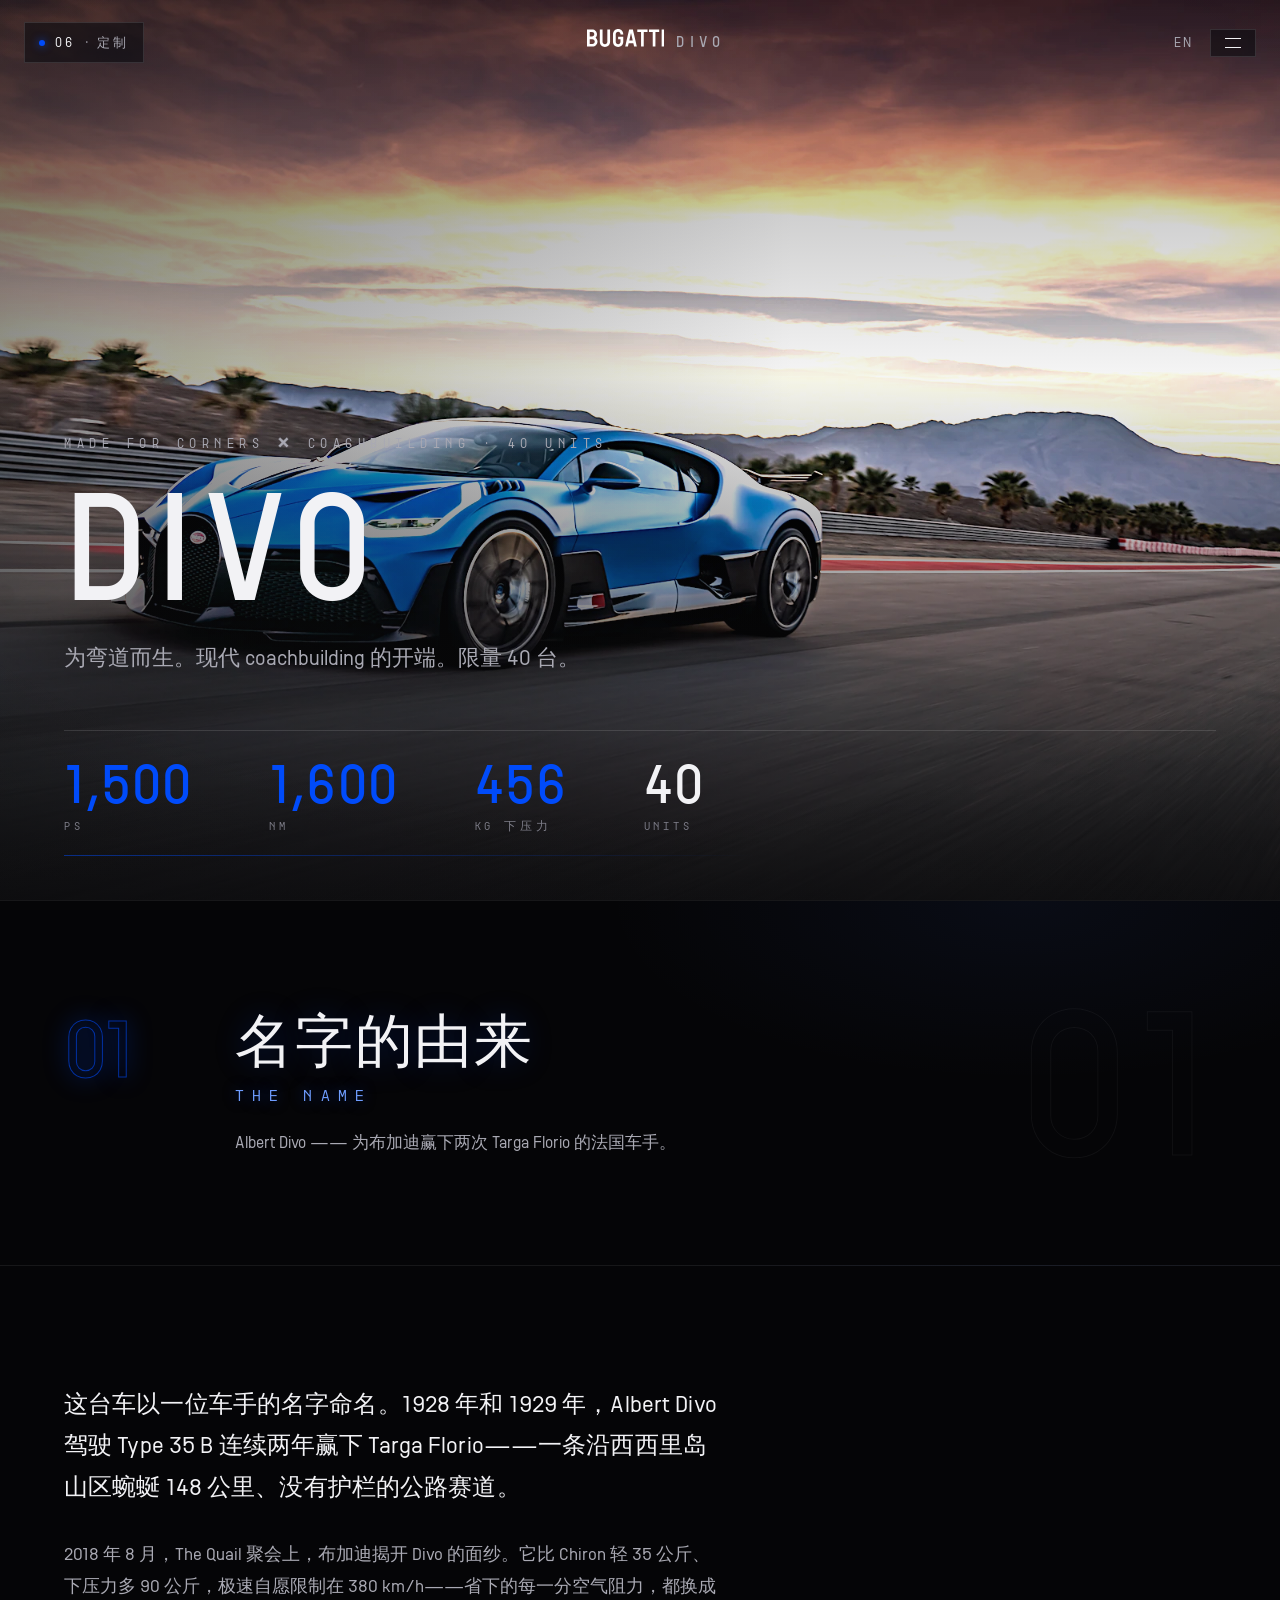
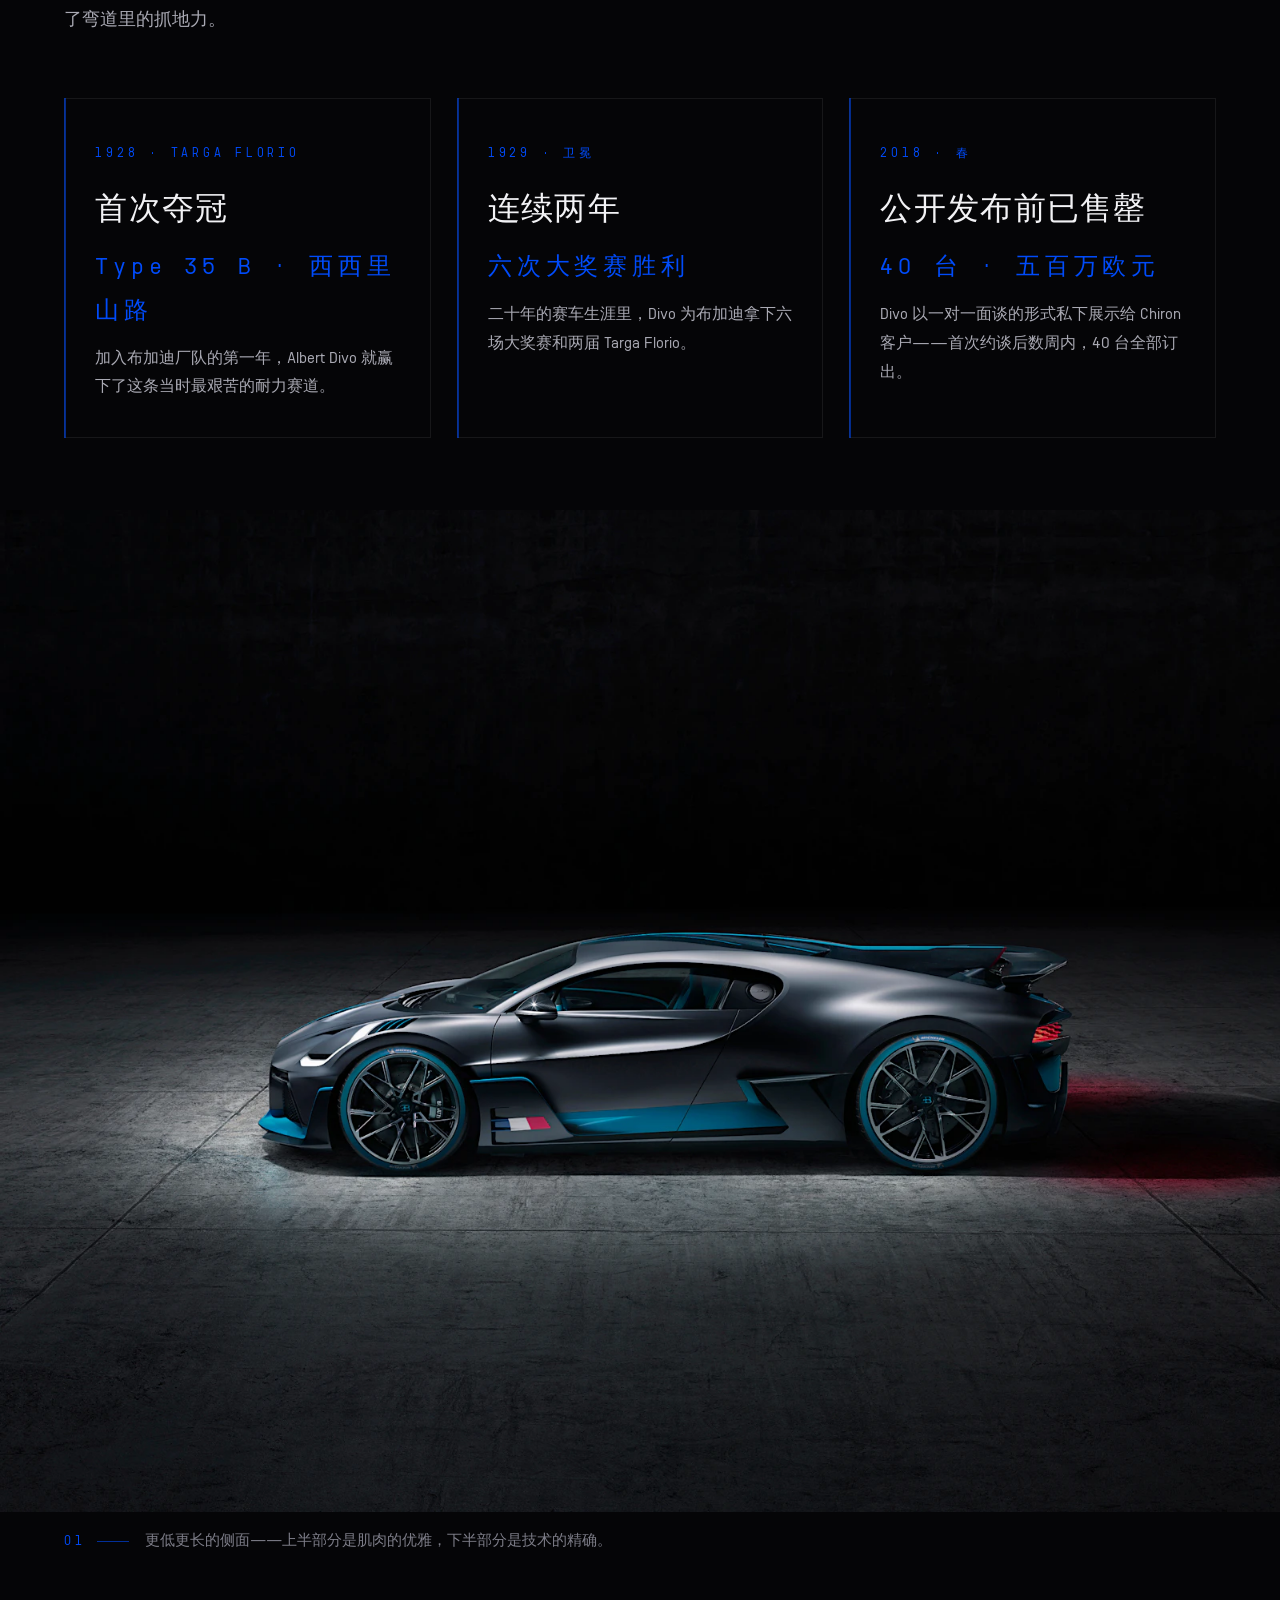
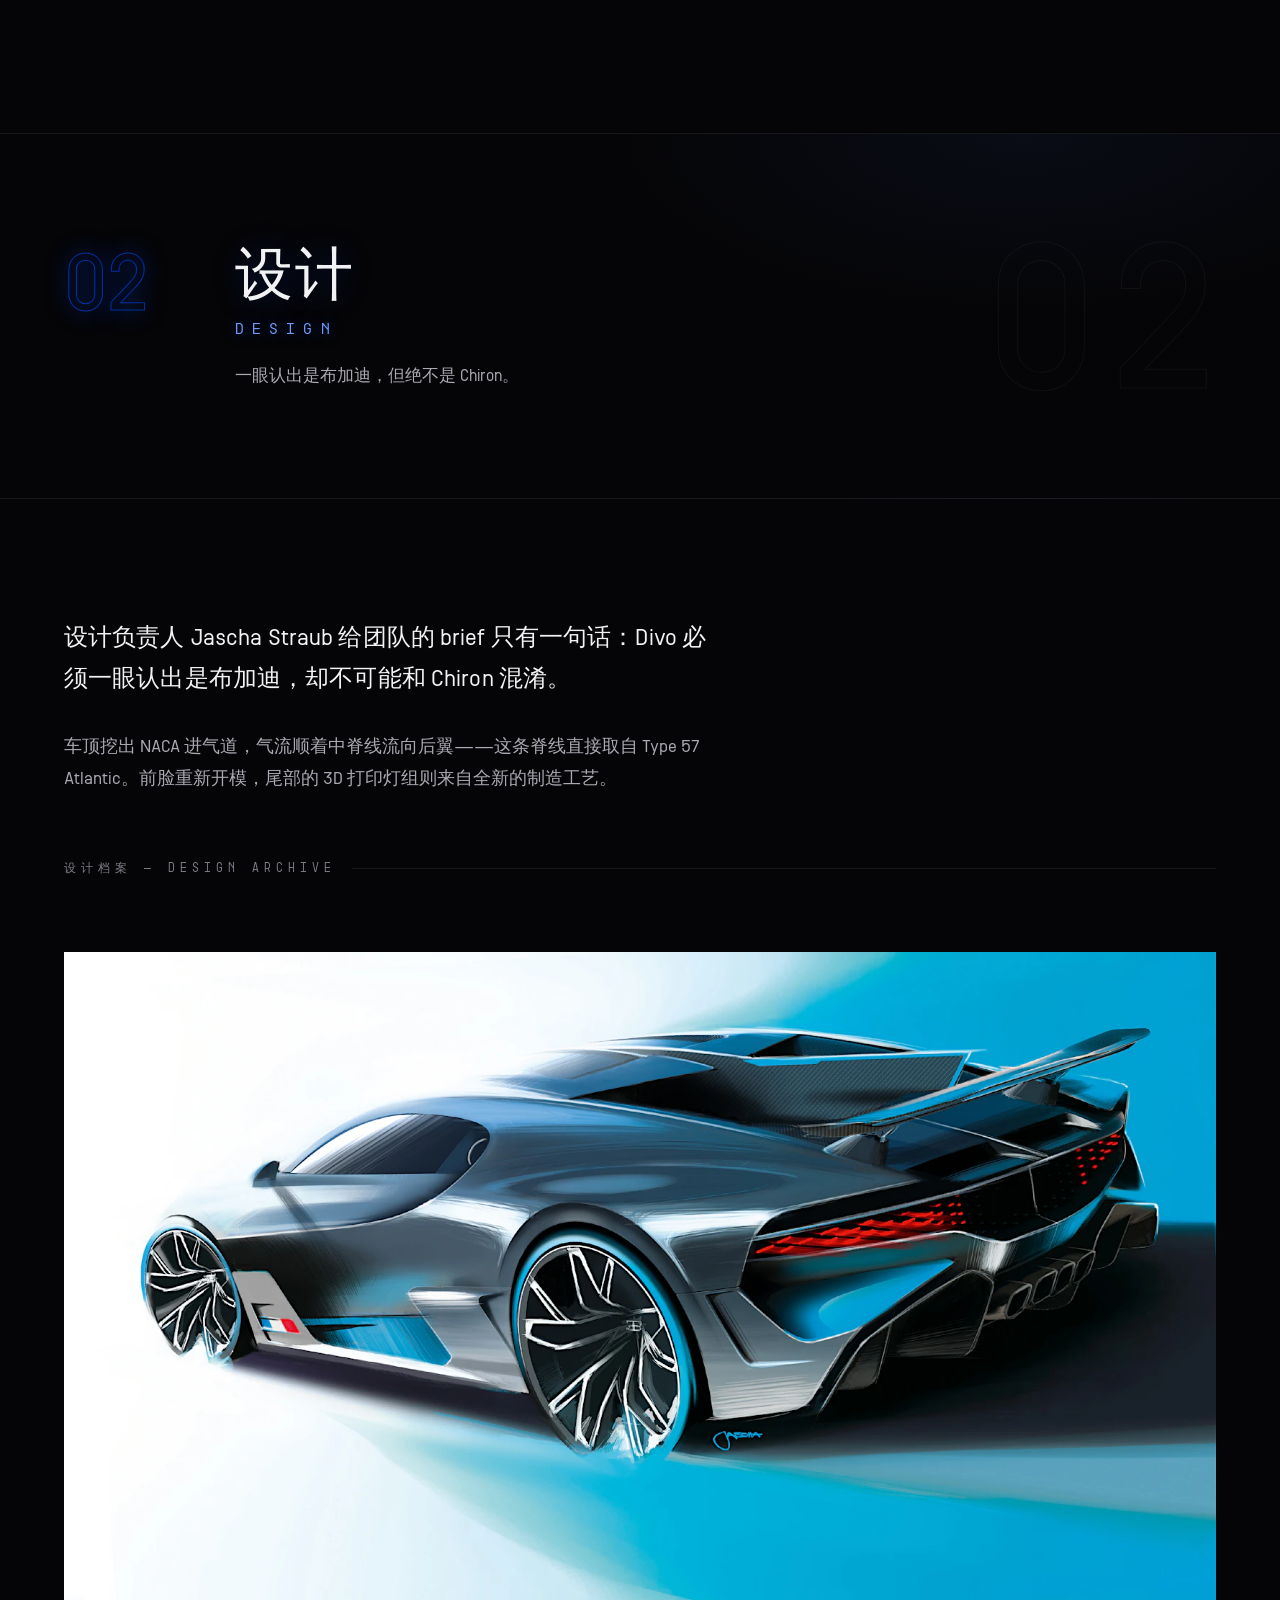
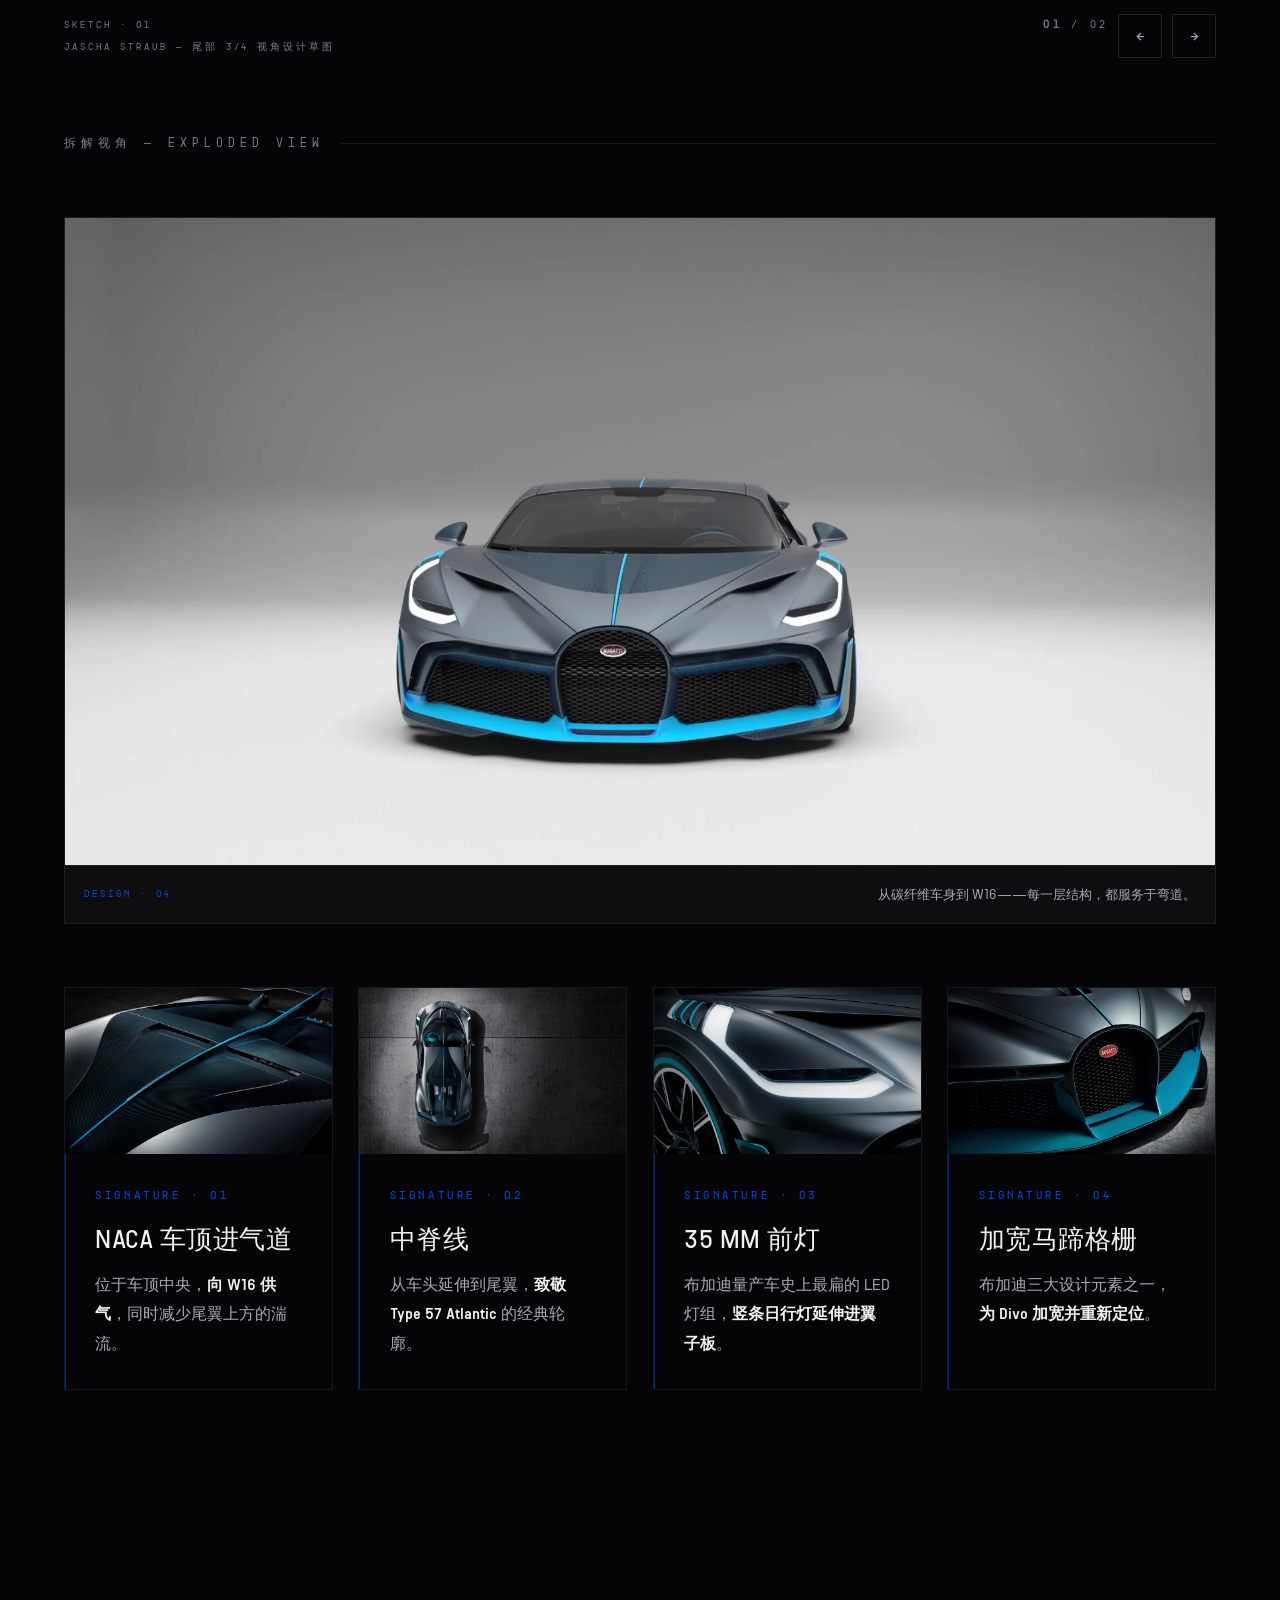
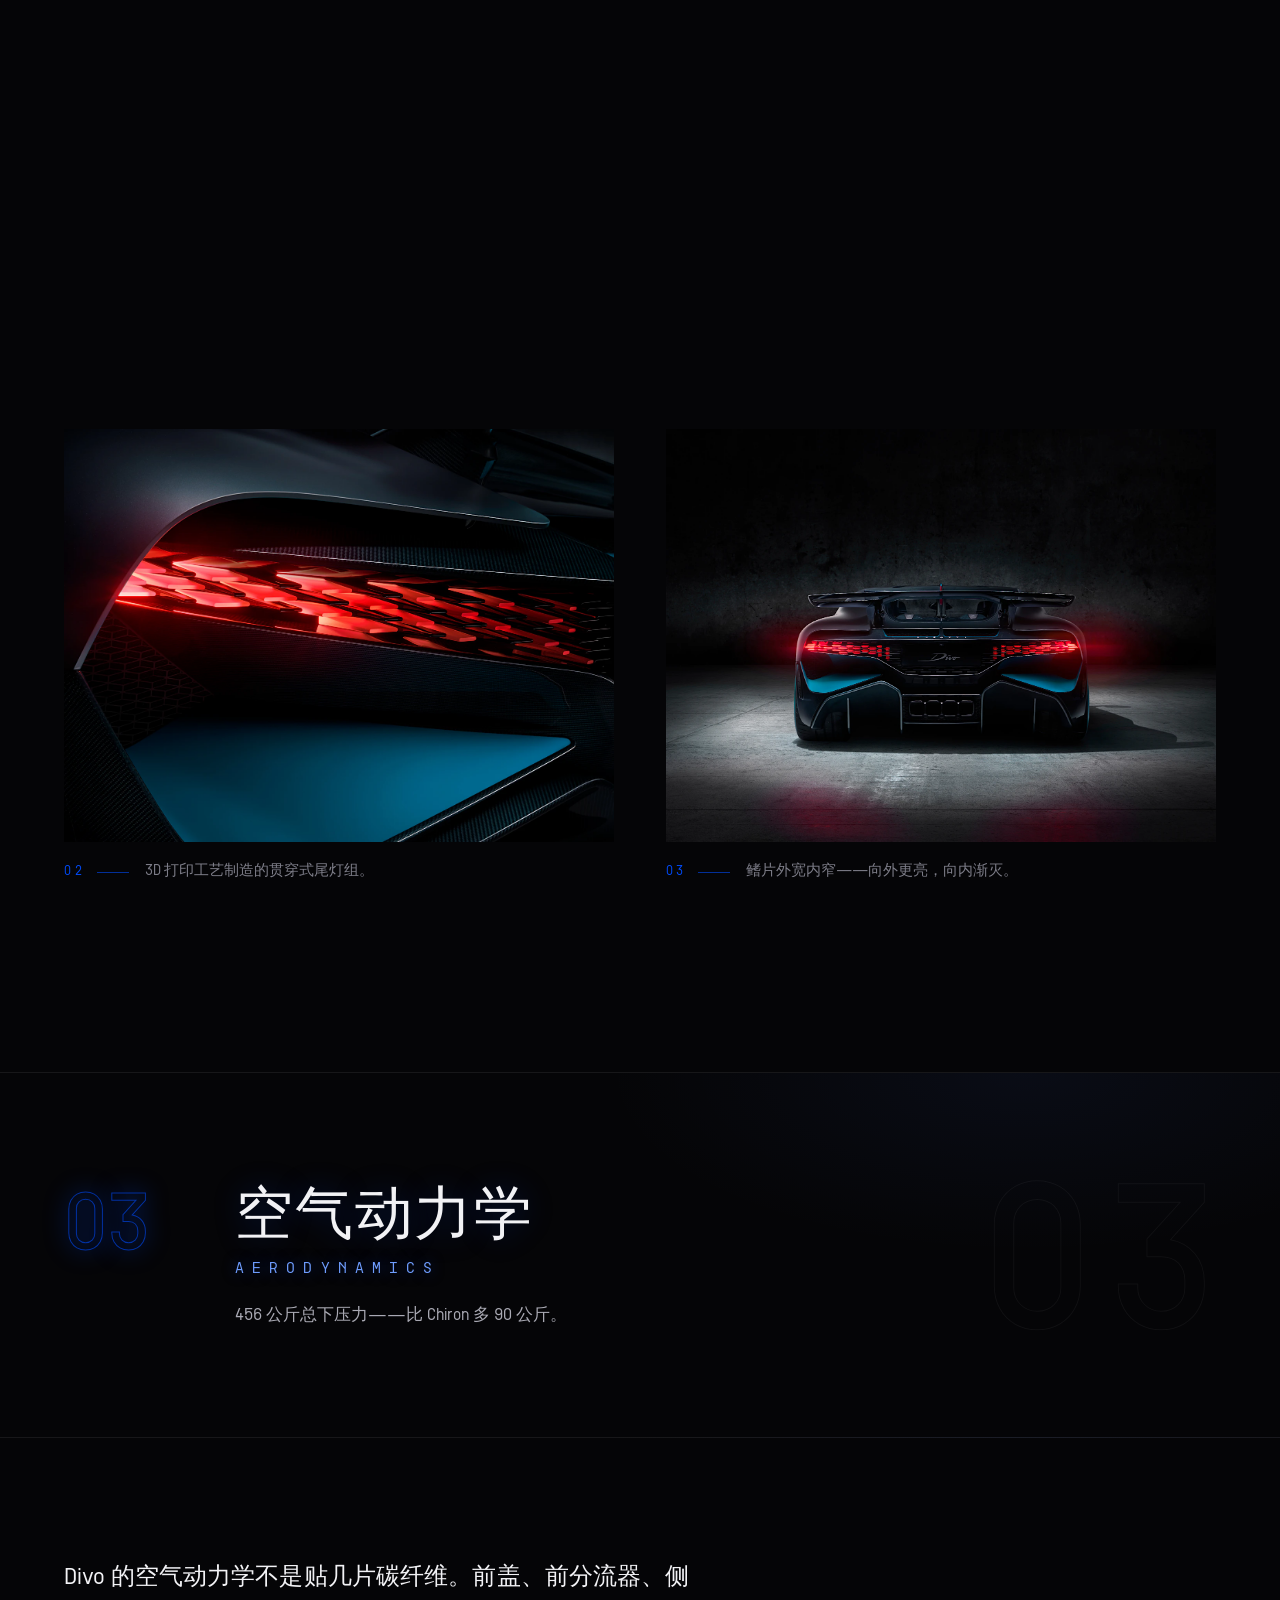
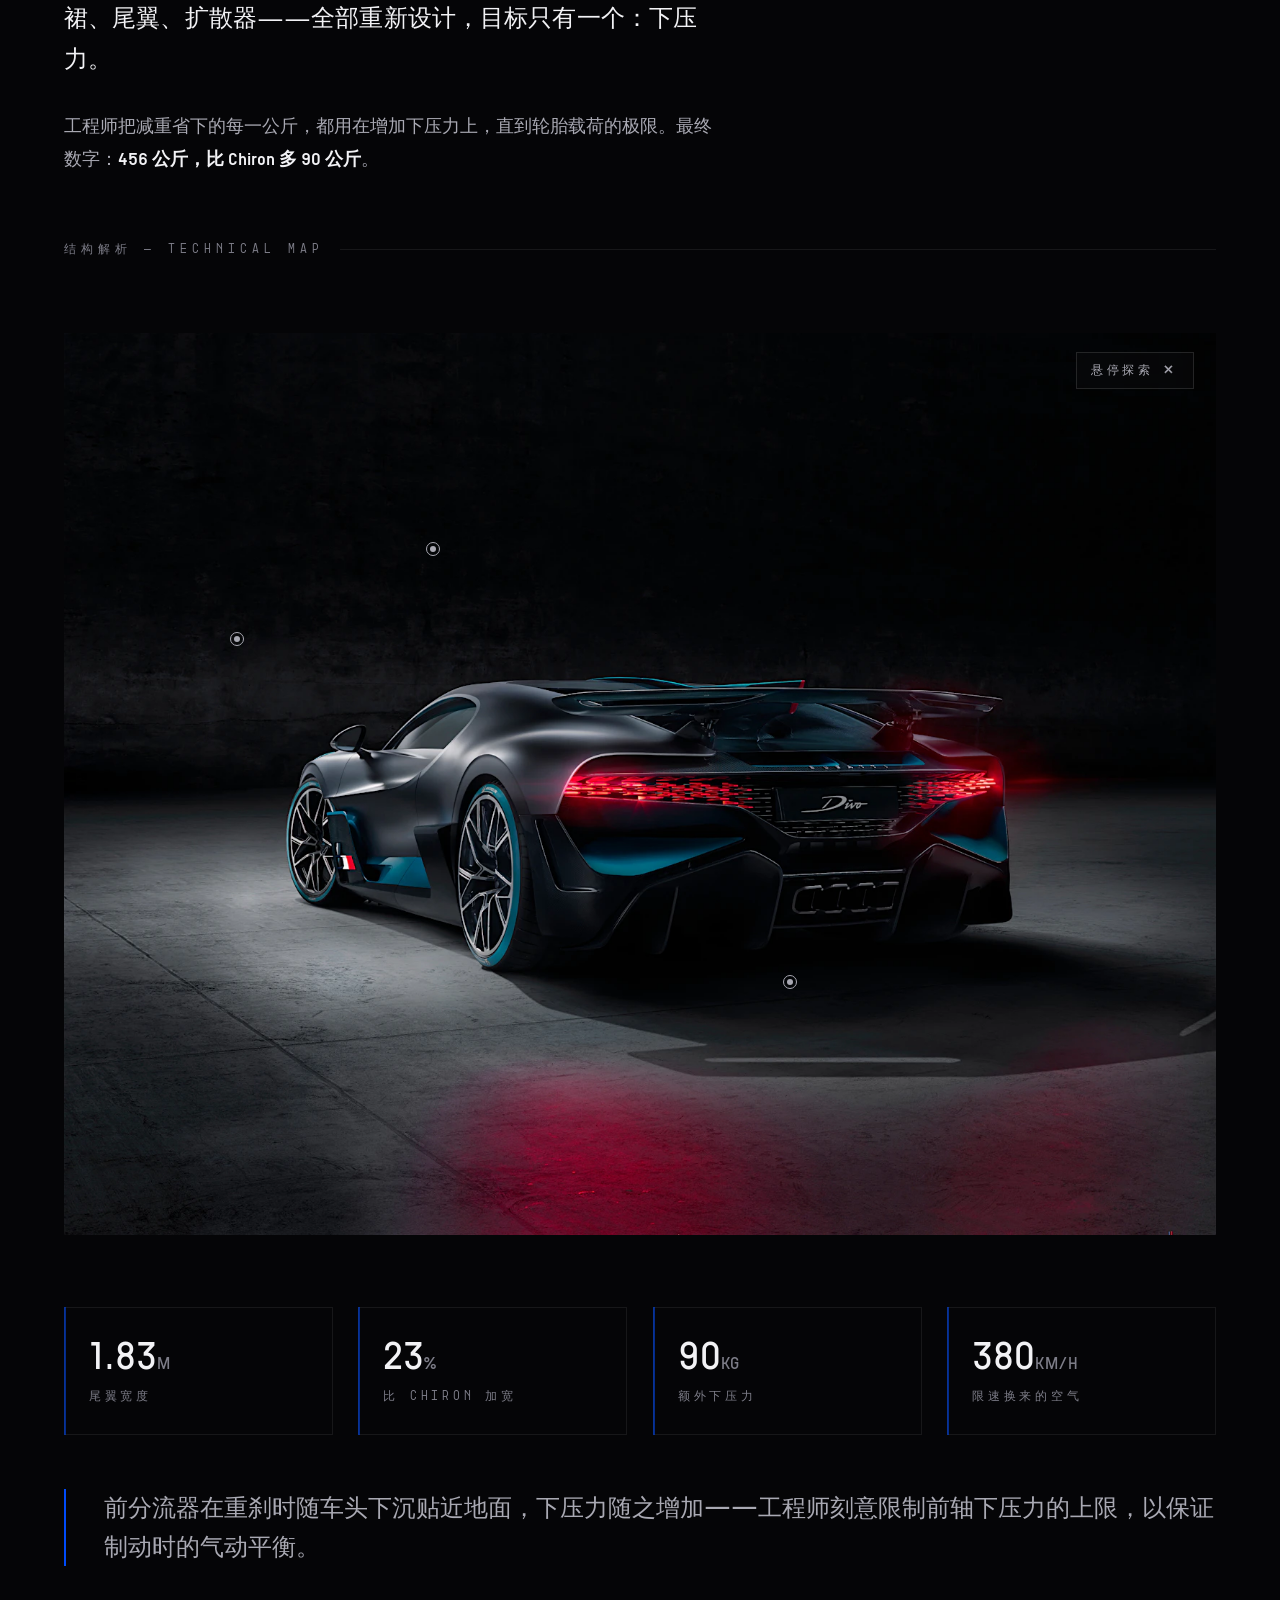
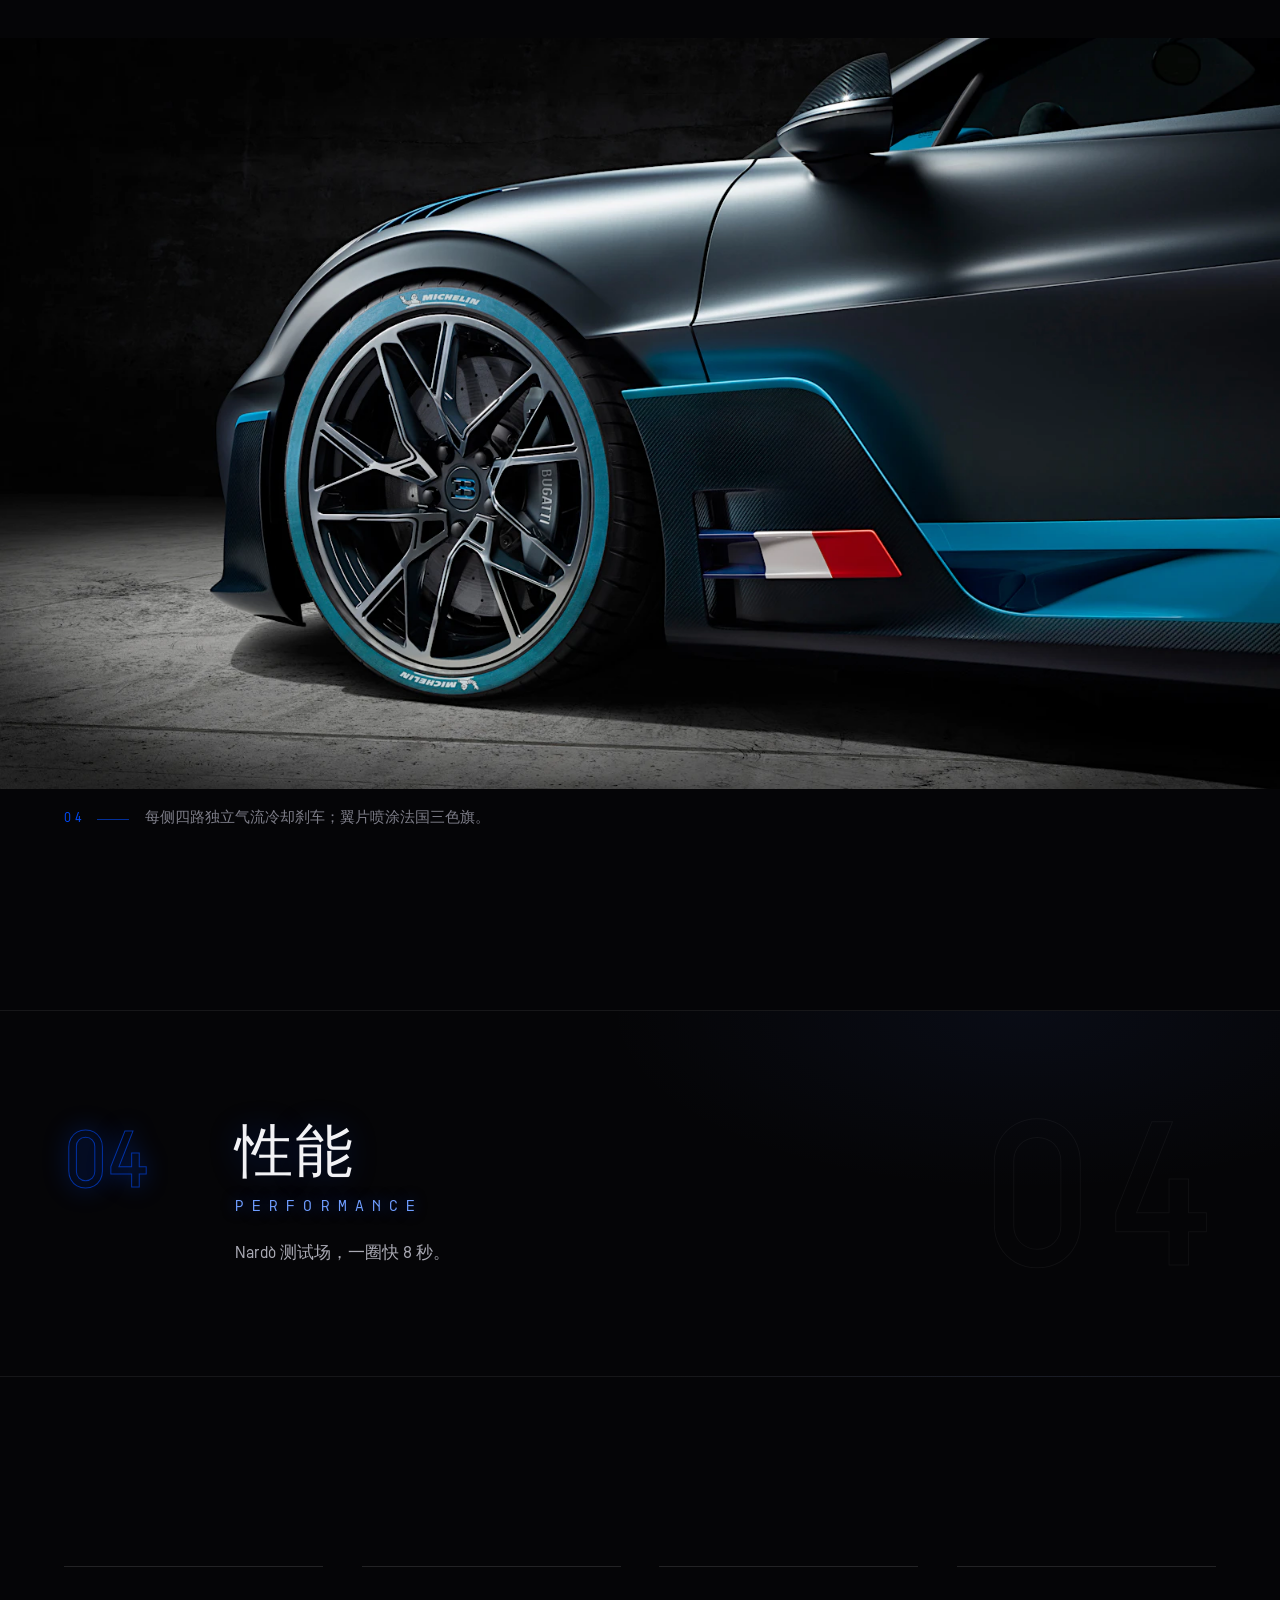
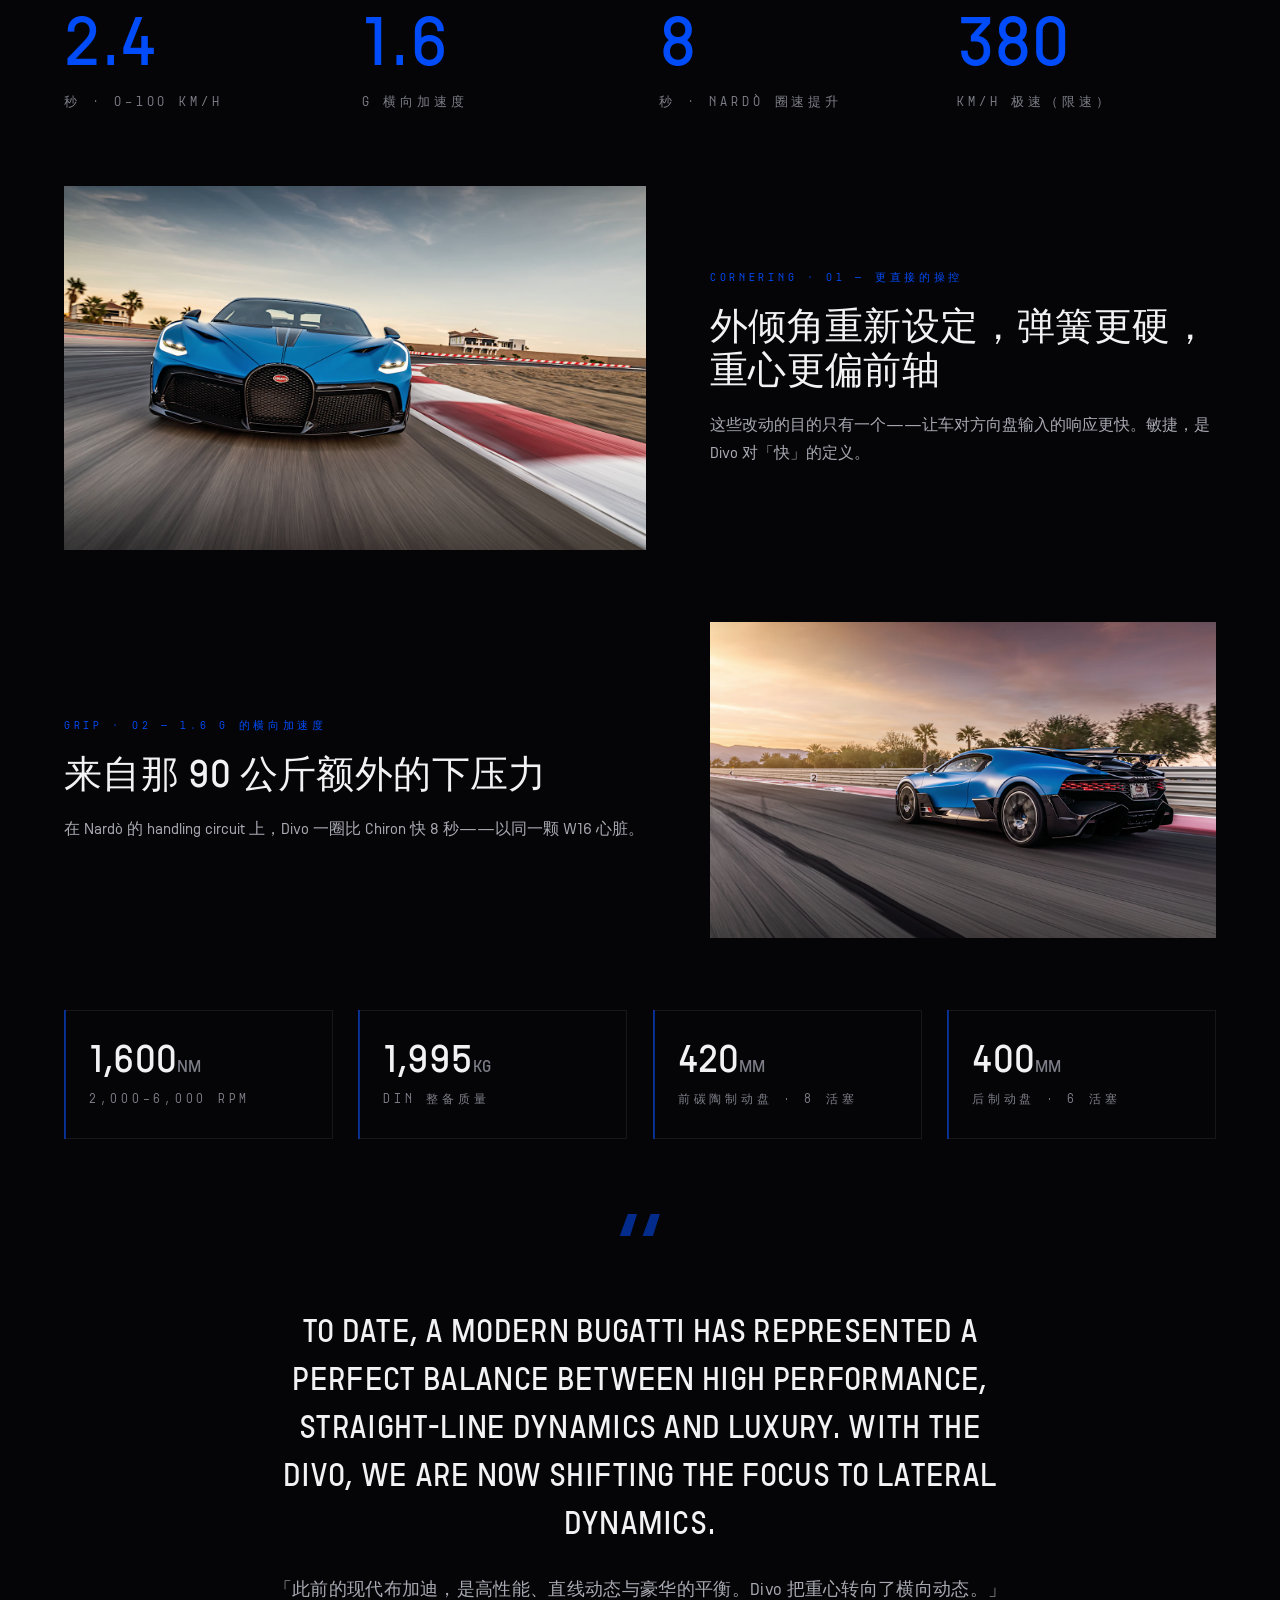
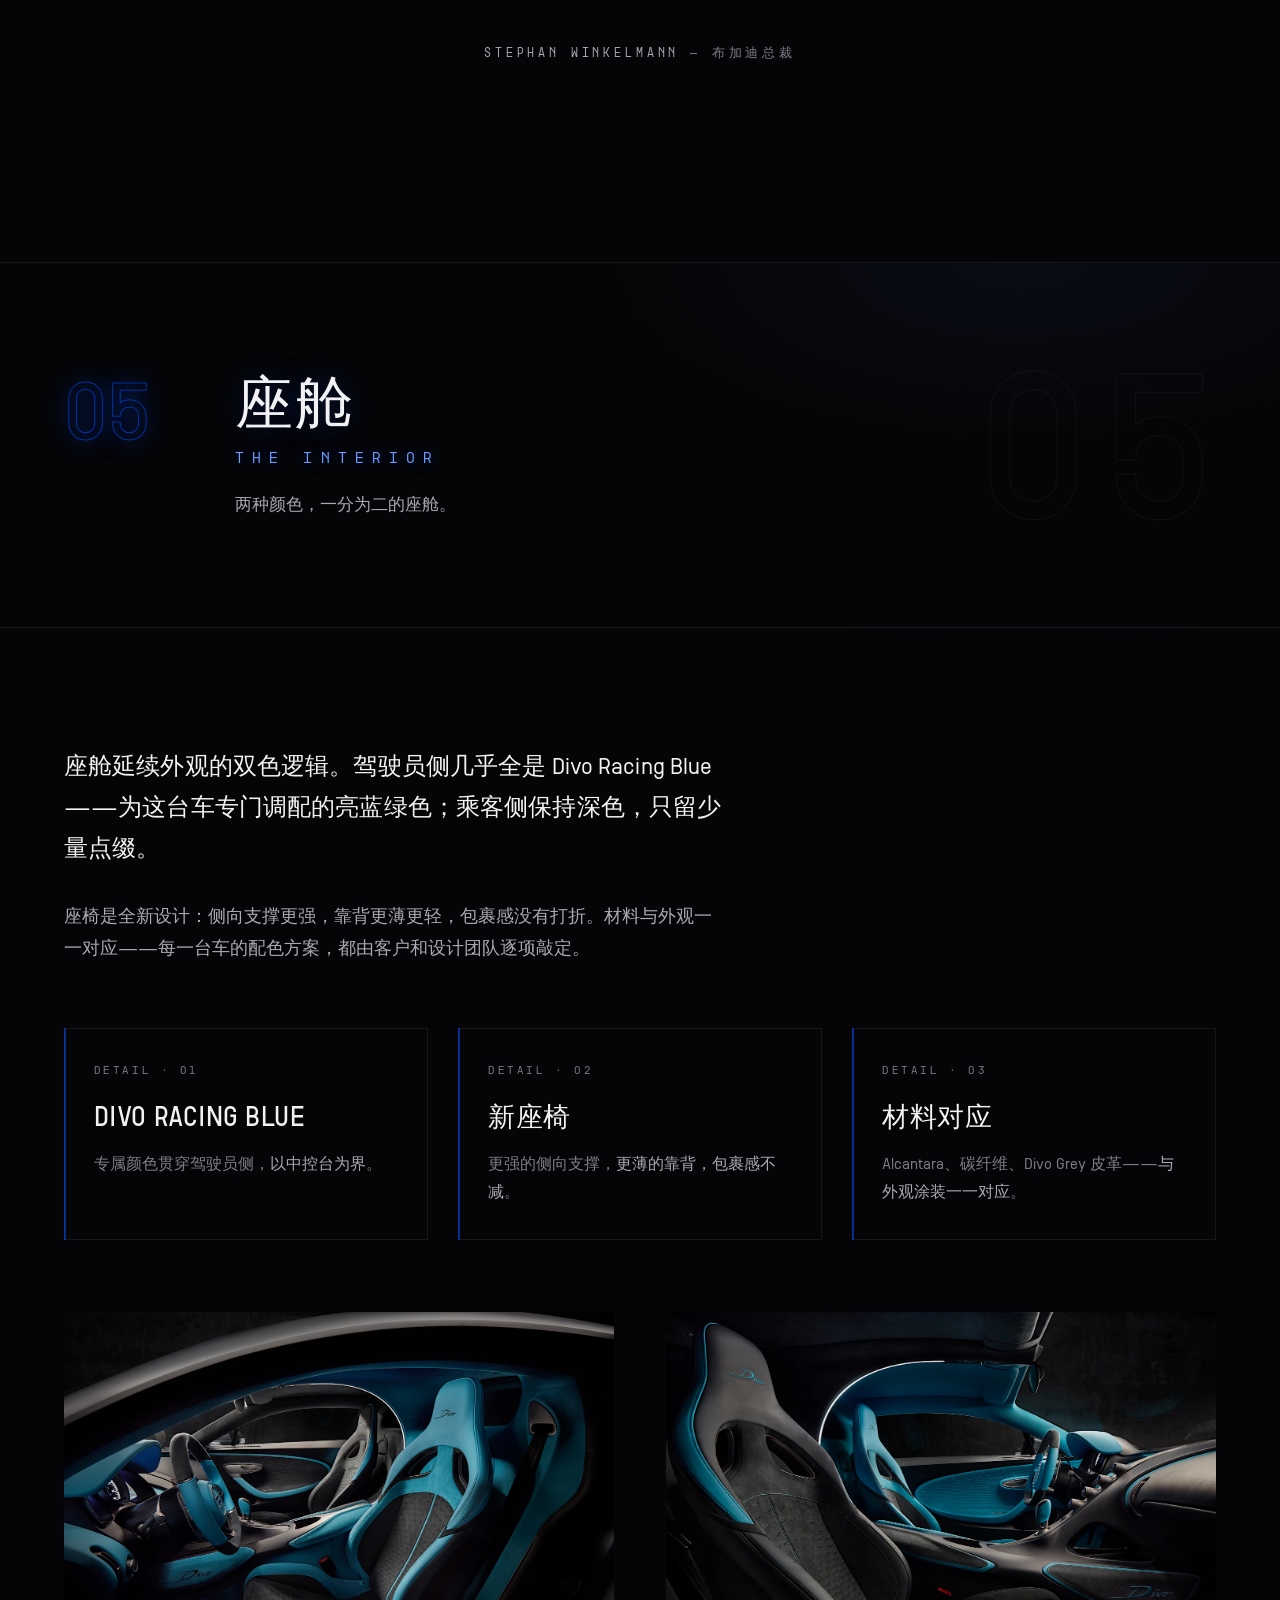
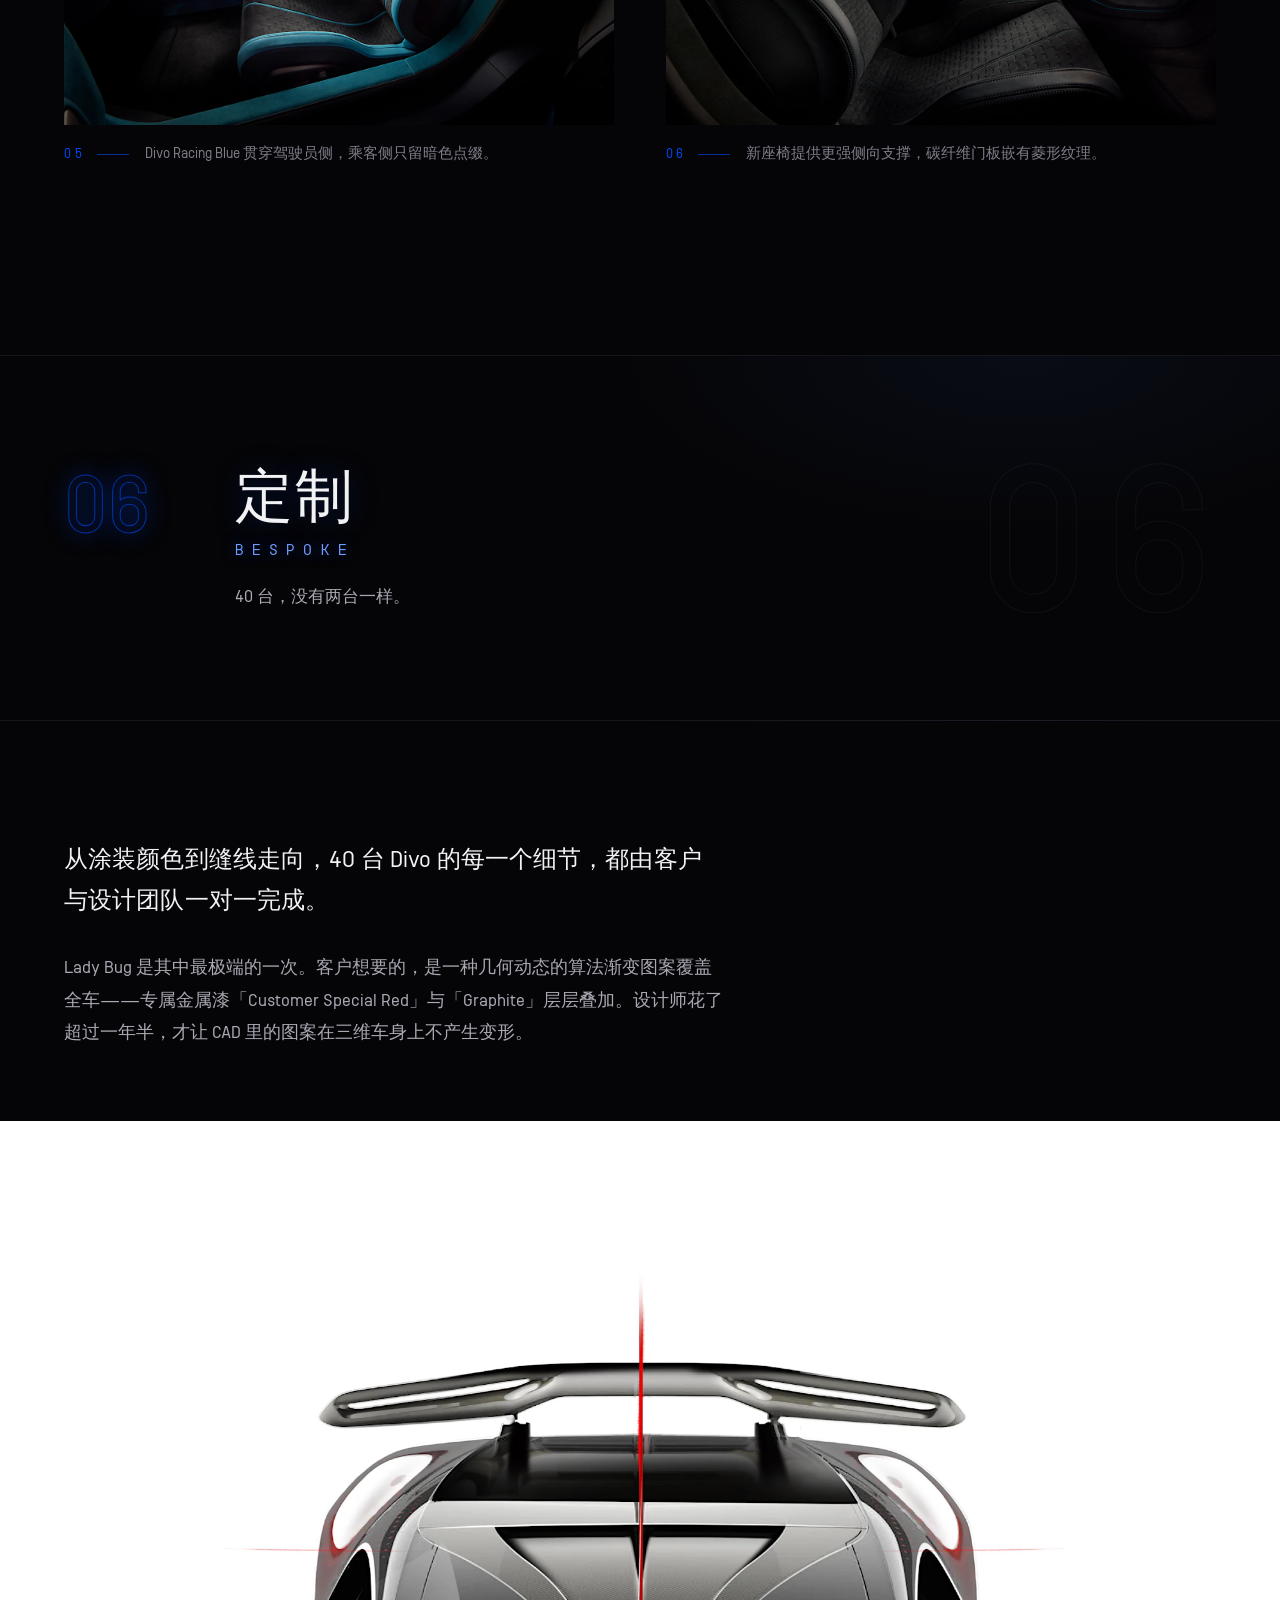
==== index.html @ ec99976c "删除定制章 Ettore Bugatti 名言引用" ====
<!DOCTYPE html>
<html lang="zh-CN">
<head>
<meta charset="UTF-8">
<meta name="viewport" content="width=device-width, initial-scale=1.0">
<title>DIVO — Bugatti Divo</title>
<meta name="description" content="布加迪 Divo：为弯道而生的 coachbuild 超跑。1,500 马力 W16、456 公斤下压力、限量 40 台——从 Albert Divo 的赛车血统到 Targa Florio 回归的完整叙事。">
<meta property="og:type" content="website">
<meta property="og:title" content="DIVO — Bugatti Divo">
<meta property="og:description" content="为弯道而生。1,500 PS / 456 kg 下压力 / 限量 40 台。">
<meta property="og:image" content="img/hero-launch.webp">
<meta property="og:url" content="https://divo.hypercar.site/">
<meta name="twitter:card" content="summary_large_image">
<link rel="stylesheet" href="css/style.css">
<link rel="manifest" href="manifest.json">
<link rel="icon" href="data:image/svg+xml,%3Csvg xmlns='http://www.w3.org/2000/svg' viewBox='0 0 100 100'%3E%3Crect width='100' height='100' fill='%230b0b0d'/%3E%3Ctext x='50' y='68' font-size='62' text-anchor='middle' fill='%23f4f2ee' font-family='serif'%3ED%3C/text%3E%3C/svg%3E">
<script src="js/lang-detect.js"></script>
</head>
<body>

<header class="nav" id="nav">
  <div class="nav__inner">
    <span class="nav__now mono" id="navNow">01 · 名字的由来</span>
    <a class="nav__brand is-hidden" href="#hero">
      <svg viewBox="0 0 2468.89 566.93" width="86" height="20" fill="currentColor" aria-label="BUGATTI"><path d="M272.56 273.34c28.81-26.48 45.95-63.86 45.95-107.47 0-89.56-65.41-154.97-155.75-154.97H0v545.13h174.44c92.67 0 160.42-66.97 160.42-159.64 0-52.18-23.36-95.79-62.3-123.04ZM87.22 95.01h72.42c42.83 0 71.65 28.81 71.65 70.87s-28.81 70.87-71.65 70.87H87.22V95.01Zm84.1 376.91h-84.1V320.84h84.1c45.17 0 76.32 30.37 76.32 75.54s-31.15 75.54-76.32 75.54ZM648.69 406.51c0 44.39-31.93 76.32-76.32 76.32s-76.32-31.93-76.32-76.32V10.9h-87.22v389.38c0 96.56 68.53 166.65 163.54 166.65s163.54-70.09 163.54-166.65V10.9h-87.22v395.61ZM993.03 0c-95.01 0-163.54 70.09-163.54 166.65v233.62c0 96.56 68.53 166.65 163.54 166.65s163.54-70.09 163.54-166.65V241.41H993.03v84.11h76.32v80.99c0 44.39-31.93 76.32-76.32 76.32s-76.32-31.93-76.32-76.32V160.42c0-44.39 31.93-76.32 76.32-76.32s76.32 31.93 76.32 76.32v14.02h87.22v-7.79C1156.57 70.09 1088.04 0 993.03 0ZM1344.1 10.9l-125.38 545.12h86.44L1330.08 447h147.96l24.92 109.02h86.44L1464.03 10.9H1344.1Zm5.45 351.99 54.51-239.08 54.51 239.08h-109.02ZM1604.2 95.01h119.93l.78 461.02h85.66l.78-461.02h119.92V10.9H1604.2v84.11zM1976.59 95.01h119.93l.78 461.02h85.66l.78-461.02h119.92V10.9h-327.07v84.11zM2381.67 10.9h87.22v545.12h-87.22z"></path></svg>
      <span class="nav__brand-sub">DIVO</span>
    </a>
    <span class="nav__lang">
      <a class="lang-btn mono" href="en.html">EN</a>
      <button class="nav__menu-btn mono" id="menuBtn" aria-label="章节菜单" aria-expanded="false"><span class="nav__menu-icon"><i></i><i></i><i></i></span></button>
    </span>
  </div>
  <div class="nav__progress" aria-hidden="true"><i id="navBar"></i></div>
</header>

<div class="menu-overlay" id="menuOverlay" hidden>
  <nav class="menu-overlay__nav" aria-label="章节菜单"></nav>
</div>

<div class="scroll-gauge" aria-hidden="true">
  <svg viewBox="0 0 44 44"><circle cx="22" cy="22" r="19"/><circle class="sg__bar" cx="22" cy="22" r="19"/></svg>
  <span class="sg__num mono">00</span>
</div>

<main>

<!-- ============ HERO ============ -->
<section class="hero" id="hero">
  <div class="hero__media">
    <video autoplay muted loop playsinline preload="metadata" poster="img/hero-launch.webp">
      <source src="video/thermal-hero.mp4" type="video/mp4">
    </video>
    <div class="hero__veil"></div>
  </div>
  <div class="hero__content">
    <p class="hero__tag">MADE FOR CORNERS <b>✕</b> COACHBUILDING · 40 UNITS</p>
    <h1 class="hero__title">DIVO</h1>
    <p class="hero__sub">为弯道而生。现代 coachbuilding 的开端。限量 40 台。</p>
    <div class="hero__data">
      <div><b><em data-count="1500">0</em></b><span>PS</span></div>
      <div><b><em data-count="1600">0</em></b><span>NM</span></div>
      <div><b><em data-count="456">0</em></b><span>KG 下压力</span></div>
      <div><b>40</b><span>UNITS</span></div>
    </div>
  </div>
</section>

<!-- ============ 01 名字的由来 ============ -->
<div class="chapter-break reveal" id="ch01" data-watermark="01">
  <div class="chapter-break__inner">
    <span class="chapter-break__no">01</span>
    <div>
      <h2>名字的由来<span class="latin">The Name</span></h2>
      <p>Albert Divo —— 为布加迪赢下两次 Targa Florio 的法国车手。</p></div>
  </div>
</div>

<section class="chapter">
  <div class="chapter__inner">
    <div class="prose reveal">
      <p class="lead">这台车以一位车手的名字命名。1928 年和 1929 年，Albert Divo 驾驶 Type 35 B 连续两年赢下 Targa Florio——一条沿西西里岛山区蜿蜒 148 公里、没有护栏的公路赛道。</p>
      <p>2018 年 8 月，The Quail 聚会上，布加迪揭开 Divo 的面纱。它比 Chiron 轻 35 公斤、下压力多 90 公斤，极速自愿限制在 380 km/h——省下的每一分空气阻力，都换成了弯道里的抓地力。</p>
    </div>

    <div class="hcards reveal">
      <div class="hcard">
        <span class="hcard__year">1928 · Targa Florio</span>
        <h3>首次夺冠</h3>
        <span class="hcard__num">Type 35 B · 西西里山路</span>
        <p>加入布加迪厂队的第一年，Albert Divo 就赢下了这条当时最艰苦的耐力赛道。</p>
      </div>
      <div class="hcard">
        <span class="hcard__year">1929 · 卫冕</span>
        <h3>连续两年</h3>
        <span class="hcard__num">六次大奖赛胜利</span>
        <p>二十年的赛车生涯里，Divo 为布加迪拿下六场大奖赛和两届 Targa Florio。</p>
      </div>
      <div class="hcard">
        <span class="hcard__year">2018 · 春</span>
        <h3>公开发布前已售罄</h3>
        <span class="hcard__num">40 台 · 五百万欧元</span>
        <p>Divo 以一对一面谈的形式私下展示给 Chiron 客户——首次约谈后数周内，40 台全部订出。</p>
      </div>
    </div>
  </div>

  <figure class="figure figure--full reveal">
    <div class="figure__media">
      <img src="img/side-profile2.webp" alt="Bugatti Divo 侧面" loading="lazy" width="2000" height="1333">
    </div>
    <figcaption class="figure__cap" style="max-width:var(--w-doc);margin-left:auto;margin-right:auto;padding:0 clamp(1.5rem,5vw,4rem);">
      <span class="no">01</span>
      <span class="zh">更低更长的侧面——上半部分是肌肉的优雅，下半部分是技术的精确。</span>
    </figcaption>
  </figure>
</section>

<!-- ============ 02 设计 ============ -->
<div class="chapter-break chapter-break--dark reveal" id="ch02" data-watermark="02">
  <div class="chapter-break__inner">
    <span class="chapter-break__no">02</span>
    <div>
      <h2>设计<span class="latin">Design</span></h2>
      <p>一眼认出是布加迪，但绝不是 Chiron。</p></div>
  </div>
</div>

<section class="chapter">
  <div class="chapter__inner">
    <div class="prose reveal">
      <p class="lead">设计负责人 Jascha Straub 给团队的 brief 只有一句话：Divo 必须一眼认出是布加迪，却不可能和 Chiron 混淆。</p>
      <p>车顶挖出 NACA 进气道，气流顺着中脊线流向后翼——这条脊线直接取自 Type 57 Atlantic。前脸重新开模，尾部的 3D 打印灯组则来自全新的制造工艺。</p>
    </div>
  </div>

  <!-- 草图轮播 -->
  <div class="chapter__inner">
    <span class="sec-label reveal">设计档案 — Design Archive</span>
    <div class="slider reveal" id="sketchSlider">
      <div class="slider__stage">
        <img src="img/sketch-rear.webp" alt="尾部设计草图" loading="lazy" width="1600" height="900" data-cap="Jascha Straub — 尾部 3/4 视角设计草图">
        <img src="img/sketch-side.webp" alt="侧面设计草图" loading="lazy" width="1600" height="1142" data-cap="Jascha Straub — 侧面设计草图">
      </div>
      <div class="slider__cap">
        <span class="info"><span id="sketchCapLabel">Sketch · 01</span><span id="sketchCapText">Jascha Straub — 尾部 3/4 视角设计草图</span></span>
        <div class="slider__nav">
          <span class="slider__count"><b id="sketchCur">01</b> / 02</span>
          <button class="slider__btn" id="sketchPrev" aria-label="上一张">←</button>
          <button class="slider__btn" id="sketchNext" aria-label="下一张">→</button>
        </div>
      </div>
    </div>
  </div>

  <!-- 拆解动画：全宽 -->
  <div class="chapter__inner">
    <span class="sec-label reveal">拆解视角 — Exploded View</span>
    <div class="vframe reveal">
      <video autoplay muted loop playsinline preload="metadata" poster="img/explosion-poster.webp">
        <source src="video/explosion.mp4" type="video/mp4">
      </video>
      <div class="vframe__cap">
        <span class="no">DESIGN · 04</span>
        <span class="t">从碳纤维车身到 W16——每一层结构，都服务于弯道。</span>
      </div>
    </div>
  </div>

  <div class="chapter__inner">
    <div class="dcards reveal">
      <div class="dcard">
        <img src="img/naca-roof.webp" alt="NACA 车顶进气道" loading="lazy" width="1600" height="1067">
        <div class="dcard__body">
          <span class="no">Signature · 01</span>
          <h3>NACA 车顶进气道</h3>
          <p>位于车顶中央，<b>向 W16 供气</b>，同时减少尾翼上方的湍流。</p>
        </div>
      </div>
      <div class="dcard">
        <img src="img/central-fin.webp" alt="Type 57 Atlantic 中脊线" loading="lazy" width="1600" height="1067">
        <div class="dcard__body">
          <span class="no">Signature · 02</span>
          <h3>中脊线</h3>
          <p>从车头延伸到尾翼，<b>致敬 Type 57 Atlantic</b> 的经典轮廓。</p>
        </div>
      </div>
      <div class="dcard">
        <img src="img/front-light.webp" alt="35mm 前灯" loading="lazy" width="1600" height="1067">
        <div class="dcard__body">
          <span class="no">Signature · 03</span>
          <h3>35 mm 前灯</h3>
          <p>布加迪量产车史上最扁的 LED 灯组，<b>竖条日行灯延伸进翼子板</b>。</p>
        </div>
      </div>
      <div class="dcard">
        <img src="img/horseshoe-grille.webp" alt="加宽马蹄形格栅" loading="lazy" width="1600" height="1067">
        <div class="dcard__body">
          <span class="no">Signature · 04</span>
          <h3>加宽马蹄格栅</h3>
          <p>布加迪三大设计元素之一，<b>为 Divo 加宽并重新定位</b>。</p>
        </div>
      </div>
    </div>

    <div class="quote reveal">
      <blockquote>We had a host of liberties when we developed the Divo because we limited the top speed to 380 km/h. As a result, we were able to generate more downforce and turn the Divo into a visually and technically independent model.<span class="zh">「把极速限制在 380，我们反而获得了大量自由：可以放心增加下压力，把 Divo 做成一台在视觉和技术上都独立的车。」</span></blockquote>
      <figcaption><b>Frank Heyl</b> — 布加迪设计副总监</figcaption>
    </div>

    <div class="figrow reveal">
      <figure class="figure">
        <div class="figure__media">
          <img src="img/3d-taillight.webp" alt="3D 打印尾灯" loading="lazy" width="1600" height="1067">
        </div>
        <figcaption class="figure__cap">
          <span class="no">02</span>
          <span class="zh">3D 打印工艺制造的贯穿式尾灯组。</span>
        </figcaption>
      </figure>
      <figure class="figure">
        <div class="figure__media">
          <img src="img/taillight-detail.webp" alt="3D 尾灯细节" loading="lazy" width="1600" height="1200">
        </div>
        <figcaption class="figure__cap">
          <span class="no">03</span>
          <span class="zh">鳍片外宽内窄——向外更亮，向内渐灭。</span>
        </figcaption>
      </figure>
    </div>
  </div>
</section>

<!-- ============ 03 空气动力学 ============ -->
<div class="chapter-break reveal" id="ch03" data-watermark="03">
  <div class="chapter-break__inner">
    <span class="chapter-break__no">03</span>
    <div>
      <h2>空气动力学<span class="latin">Aerodynamics</span></h2>
      <p>456 公斤总下压力——比 Chiron 多 90 公斤。</p></div>
  </div>
</div>

<section class="chapter">
  <div class="chapter__inner">
    <div class="prose reveal">
      <p class="lead">Divo 的空气动力学不是贴几片碳纤维。前盖、前分流器、侧裙、尾翼、扩散器——全部重新设计，目标只有一个：下压力。</p>
      <p>工程师把减重省下的每一公斤，都用在增加下压力上，直到轮胎载荷的极限。最终数字：<b>456 公斤，比 Chiron 多 90 公斤</b>。</p>
    </div>

    <!-- 尾翼热点探索 -->
    <span class="sec-label reveal">结构解析 — Technical Map</span>
    <div class="explorer reveal" id="explorer">
      <div class="explorer__img">
        <img src="img/rear-wing.webp" alt="Divo 尾翼与扩散器" loading="lazy" width="1600" height="1253">
        <span class="explorer__hint">悬停探索 ✕</span>
        <div class="hotspot" style="left:32%;top:24%;" data-h="0">
          <div class="hotspot__label"><b>1.83 米尾翼</b><small>比 Chiron 宽 23%<br>兼作空气制动器</small></div>
        </div>
        <div class="hotspot" style="left:63%;top:72%;" data-h="1">
          <div class="hotspot__label"><b>全新扩散器</b><small>效率更高的设计<br>容纳四根排气管</small></div>
        </div>
        <div class="hotspot" style="left:15%;top:34%;" data-h="2">
          <div class="hotspot__label"><b>NACA 气流</b><small>车顶气流被引导至尾翼<br>减少湍流 · 提升下压力</small></div>
        </div>
      </div>
    </div>

    <div class="stats reveal">
      <div class="stat"><b>1.83<small style="font-size:.45em;color:var(--ink-faint)">m</small></b><span>尾翼宽度</span></div>
      <div class="stat"><b>23<small style="font-size:.45em;color:var(--ink-faint)">%</small></b><span>比 Chiron 加宽</span></div>
      <div class="stat"><b>90<small style="font-size:.45em;color:var(--ink-faint)">kg</small></b><span>额外下压力</span></div>
      <div class="stat"><b>380<small style="font-size:.45em;color:var(--ink-faint)">km/h</small></b><span>限速换来的空气</span></div>
    </div>

    <div class="inline-quote reveal">
      <p>前分流器在重刹时随车头下沉贴近地面，下压力随之增加——工程师刻意限制前轴下压力的上限，以保证制动时的气动平衡。</p>
    </div>
  </div>

  <figure class="figure figure--full reveal">
    <div class="figure__media">
      <img src="img/wheels-brakes.webp" alt="轮毂与刹车冷却" loading="lazy" width="2000" height="1174">
    </div>
    <figcaption class="figure__cap" style="max-width:var(--w-doc);margin-left:auto;margin-right:auto;padding:0 clamp(1.5rem,5vw,4rem);">
      <span class="no">04</span>
      <span class="zh">每侧四路独立气流冷却刹车；翼片喷涂法国三色旗。</span>
    </figcaption>
  </figure>
</section>

<!-- ============ 04 性能 ============ -->
<div class="chapter-break chapter-break--dark reveal" id="ch04" data-watermark="04">
  <div class="chapter-break__inner">
    <span class="chapter-break__no">04</span>
    <div>
      <h2>性能<span class="latin">Performance</span></h2>
      <p>Nardò 测试场，一圈快 8 秒。</p></div>
  </div>
</div>

<section class="chapter">
  <div class="chapter__inner">
    <!-- 巨型数字 -->
    <div class="bignums reveal">
      <div><b><em data-count="2.4" data-decimals="1">0</em></b><span>秒 · 0–100 km/h</span></div>
      <div><b><em data-count="1.6" data-decimals="1">0</em></b><span>G 横向加速度</span></div>
      <div><b><em data-count="8">0</em></b><span>秒 · Nardò 圈速提升</span></div>
      <div><b><em data-count="380">0</em></b><span>KM/H 极速（限速）</span></div>
    </div>

    <!-- 图文交替：操控 -->
    <div class="media-row reveal">
      <div class="media-row__media">
        <img src="img/perf-01.webp" alt="Divo 动态行驶" loading="lazy" width="1600" height="900">
      </div>
      <div class="media-row__body">
        <span class="lbl">Cornering · 01 — 更直接的操控</span>
        <h3>外倾角重新设定，弹簧更硬，重心更偏前轴</h3>
        <p>这些改动的目的只有一个——让车对方向盘输入的响应更快。敏捷，是 Divo 对「快」的定义。</p>
      </div>
    </div>

    <!-- 图文交替：抓地力 -->
    <div class="media-row media-row--flip reveal">
      <div class="media-row__media">
        <img src="img/perf-02.webp" alt="Divo 弯道姿态" loading="lazy" width="1600" height="900">
      </div>
      <div class="media-row__body">
        <span class="lbl">Grip · 02 — 1.6 G 的横向加速度</span>
        <h3>来自那 90 公斤额外的下压力</h3>
        <p>在 Nardò 的 handling circuit 上，Divo 一圈比 Chiron 快 8 秒——以同一颗 W16 心脏。</p>
      </div>
    </div>

    <div class="stats reveal">
      <div class="stat"><b>1,600<small style="font-size:.45em;color:var(--ink-faint)">Nm</small></b><span>2,000–6,000 rpm</span></div>
      <div class="stat"><b>1,995<small style="font-size:.45em;color:var(--ink-faint)">kg</small></b><span>DIN 整备质量</span></div>
      <div class="stat"><b>420<small style="font-size:.45em;color:var(--ink-faint)">mm</small></b><span>前碳陶制动盘 · 8 活塞</span></div>
      <div class="stat"><b>400<small style="font-size:.45em;color:var(--ink-faint)">mm</small></b><span>后制动盘 · 6 活塞</span></div>
    </div>

    <div class="quote reveal">
      <blockquote>To date, a modern Bugatti has represented a perfect balance between high performance, straight-line dynamics and luxury. With the Divo, we are now shifting the focus to lateral dynamics.<span class="zh">「此前的现代布加迪，是高性能、直线动态与豪华的平衡。Divo 把重心转向了横向动态。」</span></blockquote>
      <figcaption><b>Stephan Winkelmann</b> — 布加迪总裁</figcaption>
    </div>
  </div>
</section>

<!-- ============ 05 座舱 ============ -->
<div class="chapter-break reveal" id="ch05" data-watermark="05">
  <div class="chapter-break__inner">
    <span class="chapter-break__no">05</span>
    <div>
      <h2>座舱<span class="latin">The Interior</span></h2>
      <p>两种颜色，一分为二的座舱。</p></div>
  </div>
</div>

<section class="chapter">
  <div class="chapter__inner">
    <div class="prose reveal">
      <p class="lead">座舱延续外观的双色逻辑。驾驶员侧几乎全是 Divo Racing Blue——为这台车专门调配的亮蓝绿色；乘客侧保持深色，只留少量点缀。</p>
      <p>座椅是全新设计：侧向支撑更强，靠背更薄更轻，包裹感没有打折。材料与外观一一对应——每一台车的配色方案，都由客户和设计团队逐项敲定。</p>
    </div>

    <div class="points reveal">
      <div class="point">
        <span class="point__no">Detail · 01</span>
        <h3>Divo Racing Blue</h3>
        <p>专属颜色贯穿驾驶员侧，<b>以中控台为界</b>。</p>
      </div>
      <div class="point">
        <span class="point__no">Detail · 02</span>
        <h3>新座椅</h3>
        <p>更强的侧向支撑，<b>更薄的靠背，包裹感不减</b>。</p>
      </div>
      <div class="point">
        <span class="point__no">Detail · 03</span>
        <h3>材料对应</h3>
        <p>Alcantara、碳纤维、Divo Grey 皮革——<b>与外观涂装一一对应</b>。</p>
      </div>
    </div>
  </div>

  <div class="chapter__inner">
    <div class="figrow reveal">
      <figure class="figure">
        <div class="figure__media">
          <img src="img/interior-rb.webp" alt="Divo Racing Blue 座舱" loading="lazy" width="1600" height="1067">
        </div>
        <figcaption class="figure__cap">
          <span class="no">05</span>
          <span class="zh">Divo Racing Blue 贯穿驾驶员侧，乘客侧只留暗色点缀。</span>
        </figcaption>
      </figure>
      <figure class="figure">
        <div class="figure__media">
          <img src="img/interior-rb2.webp" alt="座舱细节" loading="lazy" width="1600" height="1067">
        </div>
        <figcaption class="figure__cap">
          <span class="no">06</span>
          <span class="zh">新座椅提供更强侧向支撑，碳纤维门板嵌有菱形纹理。</span>
        </figcaption>
      </figure>
    </div>
  </div>
</section>

<!-- ============ 06 定制 ============ -->
<div class="chapter-break chapter-break--dark reveal" id="ch06" data-watermark="06">
  <div class="chapter-break__inner">
    <span class="chapter-break__no">06</span>
    <div>
      <h2>定制<span class="latin">Bespoke</span></h2>
      <p>40 台，没有两台一样。</p></div>
  </div>
</div>

<section class="chapter">
  <div class="chapter__inner">
    <div class="prose reveal">
      <p class="lead">从涂装颜色到缝线走向，40 台 Divo 的每一个细节，都由客户与设计团队一对一完成。</p>
      <p>Lady Bug 是其中最极端的一次。客户想要的，是一种几何动态的算法渐变图案覆盖全车——专属金属漆「Customer Special Red」与「Graphite」层层叠加。设计师花了超过一年半，才让 CAD 里的图案在三维车身上不产生变形。</p>
    </div>
  </div>

  <figure class="figure figure--full reveal">
    <div class="figure__media">
      <img src="img/ladybug-01.webp" alt="Bugatti Divo Lady Bug" loading="lazy" width="2000" height="1333">
    </div>
    <figcaption class="figure__cap" style="max-width:var(--w-doc);margin-left:auto;margin-right:auto;padding:0 clamp(1.5rem,5vw,4rem);">
      <span class="no">07</span>
      <span class="zh">Lady Bug 成品——Customer Special Red 与 Graphite 的专属配色。</span>
    </figcaption>
  </figure>

  <div class="chapter__inner">
    <div class="quote reveal">
      <blockquote>We were close to giving up and saying: 'We cannot meet the customer's request.' However, it is our profound conviction that we should never give up and that our foremost motivation should always be to make the impossible possible for the customer.<span class="zh">「我们一度接近放弃——'我们做不到客户的要求。'但我们始终相信：永不放弃，把不可能变成可能，才是对客户最大的诚意。」</span></blockquote>
      <figcaption><b>Jörg Grumer</b> — 布加迪设计 · Color &amp; Trim 主管</figcaption>
    </div>

    <div class="figrow reveal">
      <figure class="figure">
        <div class="figure__media">
          <img src="img/ladybug-02.webp" alt="Lady Bug 开发过程" loading="lazy" width="2000" height="1333">
        </div>
        <figcaption class="figure__cap">
          <span class="no">08</span>
          <span class="zh">独一无二的车——Lady Bug 的开发过程。</span>
        </figcaption>
      </figure>
      <figure class="figure">
        <div class="figure__media">
          <img src="img/ladybug-03.webp" alt="几何图案的开发" loading="lazy" width="1600" height="1067">
        </div>
        <figcaption class="figure__cap">
          <span class="no">09</span>
          <span class="zh">车身几何动态算法渐变图案的开发。</span>
        </figcaption>
      </figure>
    </div>

    <div class="inline-quote reveal">
      <p>1,600 颗钻石形状逐颗定位，六米长的转印膜覆盖深凹曲面而不起皱；多层漆面最终把红宝石般的图案均匀融入石墨渐变——数月的手工打磨，换来色彩深处罕见的深度与光泽。</p>
    </div>
  </div>

  <figure class="figure figure--full reveal">
    <div class="figure__media">
      <img src="img/thermal-club-3.webp" alt="三台 Divo 于 The Thermal Club" loading="lazy" width="2000" height="1333">
    </div>
    <figcaption class="figure__cap" style="max-width:var(--w-doc);margin-left:auto;margin-right:auto;padding:0 clamp(1.5rem,5vw,4rem);">
      <span class="no">10</span>
      <span class="zh">交付前，三台 Divo 在 The Thermal Club 最后一次聚在一起。末台 Divo 于欧洲交付——主色 EB 110 LM Blue，致敬布加迪最后一台勒芒厂车。</span>
    </figcaption>
  </figure>
</section>

<!-- ============ 07 Targa Florio ============ -->
<div class="chapter-break reveal" id="ch07" data-watermark="07">
  <div class="chapter-break__inner">
    <span class="chapter-break__no">07</span>
    <div>
      <h2>Targa Florio<span class="latin">The Return</span></h2>
      <p>90 年后，Divo 回到 Albert Divo 的赛道。</p></div>
  </div>
</div>

<section class="chapter">
  <div class="chapter__inner">
    <div class="prose reveal">
      <p class="lead">2022 年，布加迪把 Divo 开回西西里的 Targa Florio 赛道。同行的还有一台 Type 35——两台车相隔 90 年，在 Albert Divo 成名的地方重逢。</p>
      <p>影片《Following in Albert Divo's Footsteps》记录下这次回归：Type 35 的蓝色身影之后，跟着的是一台同样为弯道而生的现代布加迪。</p>
    </div>
  </div>

  <!-- 章节视频：Targa Florio -->
  <div class="chapter-video reveal">
    <video autoplay muted loop playsinline preload="metadata" poster="img/targa-hero.webp">
      <source src="img/targa-florio.mp4" type="video/mp4">
    </video>
    <div class="chapter-video__veil"></div>
    <div class="chapter-video__inner">
      <span class="chapter-video__no">Following in Albert Divo's Footsteps</span>
      <h3>回到 Targa Florio</h3>
      <p>Divo 与 Type 35 —— 同一条西西里山路，相隔 90 年。</p>
    </div>
  </div>

  <div class="chapter__inner">
    <div class="quote reveal">
      <blockquote>I am deeply impressed by how the Divo is able to get to grips with these roads, some of which are in very poor condition, and the very short distances between corners.<span class="zh">「路况很差、弯距极短，Divo 却能把每一条都稳稳吃住——让我印象深刻。」</span></blockquote>
      <figcaption><b>Andy Wallace</b> — 布加迪试车手</figcaption>
    </div>
  </div>

  <figure class="figure figure--full reveal">
    <div class="figure__media">
      <img src="img/targa-duo.webp" alt="Divo 与 Type 35 在 Targa Florio" loading="lazy" width="2000" height="1333">
    </div>
    <figcaption class="figure__cap" style="max-width:var(--w-doc);margin-left:auto;margin-right:auto;padding:0 clamp(1.5rem,5vw,4rem);">
      <span class="no">11</span>
      <span class="zh">Divo 与 Type 35 在 Targa Florio 赛道重逢。</span>
    </figcaption>
  </figure>
</section>

<!-- ============ 08 规格 ============ -->
<div class="chapter-break chapter-break--dark reveal" id="ch08" data-watermark="08">
  <div class="chapter-break__inner">
    <span class="chapter-break__no">08</span>
    <div>
      <h2>技术规格<span class="latin">Specifications</span></h2>
      <p>W16 · 8.0 升 · 限量 40 台。</p></div>
  </div>
</div>

<section class="chapter">
  <div class="chapter__inner">
    <div class="specs-tabs reveal" id="specsTabs">
      <div class="specs-tabs__nav" role="tablist">
        <button class="specs-tabs__btn is-on" data-tab="general" role="tab">车体 · General</button>
        <button class="specs-tabs__btn" data-tab="powertrain" role="tab">动力 · Powertrain</button>
        <button class="specs-tabs__btn" data-tab="chassis" role="tab">底盘 · Chassis</button>
      </div>
      <div class="specs-tabs__panel is-on" data-panel="general">
        <div class="specs__group">
          <div class="specs__row"><span class="k">全长 Length</span><span class="v">4,641<span class="unit">mm</span></span></div>
          <div class="specs__row"><span class="k">车宽 Width</span><span class="v">2,018<span class="unit">mm</span></span></div>
          <div class="specs__row"><span class="k">车高 Height</span><span class="v">1,212<span class="unit">mm</span></span></div>
          <div class="specs__row"><span class="k">轴距 Wheelbase</span><span class="v">2,711<span class="unit">mm</span></span></div>
          <div class="specs__row"><span class="k">轮距 Track F / R</span><span class="v">1,749 / 1,666<span class="unit">mm</span></span></div>
          <div class="specs__row specs__row--hl"><span class="k">整备质量 Kerb weight</span><span class="v">1,995<span class="unit">kg</span></span></div>
          <div class="specs__row"><span class="k">油箱 Fuel tank</span><span class="v">100<span class="unit">L</span></span></div>
          <div class="specs__row"><span class="k">限量 Production</span><span class="v">40<span class="unit">台</span></span></div>
        </div>
      </div>
      <div class="specs-tabs__panel" data-panel="powertrain">
        <div class="specs__group">
          <div class="specs__row"><span class="k">发动机 Engine</span><span class="v">W16 · 四涡轮</span></div>
          <div class="specs__row"><span class="k">排量 Displacement</span><span class="v">7,993<span class="unit">cm³</span></span></div>
          <div class="specs__row specs__row--hl"><span class="k">最大功率 Power</span><span class="v">1,500 PS @ 6,700 rpm</span></div>
          <div class="specs__row specs__row--hl"><span class="k">最大扭矩 Torque</span><span class="v">1,600<span class="unit">Nm</span></span></div>
          <div class="specs__row"><span class="k">变速箱 Transmission</span><span class="v">7 速 DSG 双离合</span></div>
          <div class="specs__row"><span class="k">驱动 Drive</span><span class="v">全时四驱</span></div>
          <div class="specs__row specs__row--hl"><span class="k">0–100 km/h</span><span class="v">2.4<span class="unit">秒</span></span></div>
          <div class="specs__row"><span class="k">极速 Top speed</span><span class="v">380<span class="unit">km/h（限速）</span></span></div>
        </div>
      </div>
      <div class="specs-tabs__panel" data-panel="chassis">
        <div class="specs__group">
          <div class="specs__row"><span class="k">悬挂 Suspension</span><span class="v">双叉臂 前后</span></div>
          <div class="specs__row"><span class="k">前轮 Front wheels</span><span class="v">10J × 20 · 285/30 R20</span></div>
          <div class="specs__row"><span class="k">后轮 Rear wheels</span><span class="v">13.5J × 21 · 355/25 R21</span></div>
          <div class="specs__row"><span class="k">前刹 Front brakes</span><span class="v">Ø 420 mm · 8 活塞</span></div>
          <div class="specs__row"><span class="k">后刹 Rear brakes</span><span class="v">Ø 400 mm · 6 活塞</span></div>
          <div class="specs__row"><span class="k">驾驶模式 Drive modes</span><span class="v">Lift · EB · Autobahn · Handling</span></div>
          <div class="specs__row"><span class="k">横向加速度 Lateral G</span><span class="v">1.6 g（Handling）</span></div>
          <div class="specs__row specs__row--hl"><span class="k">总下压力 Downforce</span><span class="v">456<span class="unit">kg</span></span></div>
        </div>
      </div>
    </div>
  </div>
</section>

</main>

<footer class="footer">
  <div class="footer__portal">
    <div class="footer__portal-inner">
      <p class="footer__portal-kicker mono">MORE LEGENDS · 更多传奇</p>
      <p class="footer__portal-title">HYPERCAR<span class="footer__portal-dot">.</span>SITE</p>
      <p class="footer__portal-sub">超跑传奇集合介绍页</p>
      <a class="footer__portal-btn mono" href="https://www.hypercar.site" target="_blank" rel="noopener">前往 Hypercar →</a>
    </div>
  </div>
  <div class="footer__contact">
    <span class="footer__contact-label mono">CONTACT · 联系</span>
    <div class="footer__contact-btns">
      <a class="sbtn sbtn--bili" href="https://space.bilibili.com/675250962" target="_blank" rel="noopener">
        <svg viewBox="0 0 24 24" width="22" height="22" fill="currentColor" aria-hidden="true"><path d="M7.1 2.6 8.9.8l2.1 2.1L13.1.8l1.8 1.8-1.7 1.7h2.5c1.9 0 3.4 1.5 3.4 3.4v8.6c0 1.9-1.5 3.4-3.4 3.4H6.3c-1.9 0-3.4-1.5-3.4-3.4V7.7c0-1.9 1.5-3.4 3.4-3.4h2.5L7.1 2.6zM7.6 4.3H6.3c-1.3 0-2.4 1.1-2.4 2.4v8.6c0 1.3 1.1 2.4 2.4 2.4h11.4c1.3 0 2.4-1.1 2.4-2.4V6.7c0-1.3-1.1-2.4-2.4-2.4h-1.3l1.2-1.2-.9-.9-2.2 2.2-2.2-2.2-.9.9 1.2 1.2H7.6z"/><circle cx="9.4" cy="12.6" r="1.5"/><circle cx="14.6" cy="12.6" r="1.5"/></svg>
        <span class="sbtn__txt"><b>BILIBILI</b><small>@HybridV16 · 哔哩哔哩空间</small></span>
        <i class="sbtn__arrow">→</i>
      </a>
      <a class="sbtn sbtn--yt" href="https://www.youtube.com/@HybridV16" target="_blank" rel="noopener">
        <svg viewBox="0 0 24 24" width="22" height="22" fill="currentColor" aria-hidden="true"><path d="M23.5 7.2s-.2-1.7-.9-2.4c-.9-.9-1.9-.9-2.4-1C16.9 3.5 12 3.5 12 3.5s-4.9 0-8.2.3c-.5.1-1.5.1-2.4 1-.7.7-.9 2.4-.9 2.4S.3 9.2.3 11.2v1.6c0 2 .2 4 .2 4s.2 1.7.9 2.4c.9.9 2.1.9 2.6 1 1.9.2 7.9.3 7.9.3s4.9 0 8.2-.3c.5-.1 1.5-.1 2.4-1 .7-.7.9-2.4.9-2.4s.2-2 .2-4v-1.6c0-2-.2-4-.2-4zM9.7 15.4V8.2l6.4 3.6-6.4 3.6z"/></svg>
        <span class="sbtn__txt"><b>YOUTUBE</b><small>@HybridV16 · YouTube 频道</small></span>
        <i class="sbtn__arrow">→</i>
      </a>
    </div>
  </div>
  <div class="footer__top">
    <p class="footer__brand mono">BUGATTI · DIVO</p>
    <p class="footer__links mono">
      <a href="en.html">English</a>
    </p>
  </div>
  <div class="footer__disclaimer">
    <p>本站为爱好者制作的介绍站点，内容、图片与视频均来自布加迪官方新闻稿与官方网站，供学习与展示之用。Bugatti、Divo 及相关商标、图片版权归 Bugatti Automobiles S.A.S. 所有。性能数据以官方发布为准。</p>
    <p class="mono">图片来源：<a href="https://newsroom.bugatti.com" target="_blank" rel="noopener">BUGATTI NEWSROOM</a> · <a href="https://www.bugatti.com/en/models/divo" target="_blank" rel="noopener">BUGATTI.COM</a> — MOLSHEIM · 1928 → 2022</p>
  </div>
</footer>

<script src="js/main.js"></script>
</body>
</html>
---- css/style.css ----
/* ============================================================
   BOLIDE — v5 全面重写
   设计语言：近黑底 / 大留白 / 巨型衬线标题 / 黑白灰为主
   蓝色仅用于：关键数字、hover、极少量强调
   去除了：全屏网格、X 分隔符、DOC/FIG 编号堆砌、坐标小字
   ============================================================ */

/* ---------- 字体 ---------- */
@font-face {
  font-family: 'Bugatti Display';
  src: url('../fonts/bugatti-display-400.woff2') format('woff2');
  font-weight: 400; font-style: normal; font-display: swap;
}
@font-face {
  font-family: 'Bugatti Mono';
  src: url('../fonts/bugatti-mono-400.woff2') format('woff2');
  font-weight: 400; font-style: normal; font-display: swap;
}
@font-face {
  font-family: 'Bugatti Text';
  src: url('../fonts/bugatti-text-400.woff2') format('woff2');
  font-weight: 400; font-style: normal; font-display: swap;
}
@font-face {
  font-family: 'Bugatti Text';
  src: url('../fonts/bugatti-text-700.woff2') format('woff2');
  font-weight: 700; font-style: normal; font-display: swap;
}

/* ---------- 变量 ---------- */
:root {
  --bg:        #050507;
  --bg-soft:   #0a0b0f;
  --panel:     #12141c;
  --ink:       #f2f2f5;
  --ink-dim:   #a9a9b3;
  --ink-faint: #7d7d88;
  --accent:    #004bfa;          /* 布加迪蓝，同 tourbillon */
  --line:      rgba(255, 255, 255, 0.12);
  --line-soft: rgba(255, 255, 255, 0.07);
  --font-display: 'BUGATTI Display', 'Noto Serif SC', 'Songti SC', 'STSong', serif;
  --font-text:    'BUGATTI Text', 'Noto Sans SC', 'PingFang SC', 'Microsoft YaHei', sans-serif;
  --font-mono:    'BUGATTI Mono', 'Consolas', 'Courier New', monospace;
  --w-doc: 1280px;
  --w-prose: 660px;
  --ease: cubic-bezier(0.22, 1, 0.36, 1);
}

/* ---------- 基础 ---------- */
*, *::before, *::after { box-sizing: border-box; margin: 0; padding: 0; }
html { scroll-behavior: smooth; }
body {
  background: var(--bg);
  color: var(--ink);
  font-family: var(--font-text);
  font-size: 18px;
  line-height: 1.8;
  -webkit-font-smoothing: antialiased;
  text-rendering: optimizeLegibility;
  overflow-x: hidden;
}
::selection { background: var(--accent); color: #fff; }
img { display: block; max-width: 100%; height: auto; }
a { color: inherit; text-decoration: none; }
button { font-family: inherit; }

/* 段落文字宽度约束 */
.prose { max-width: var(--w-prose); }

/* ---------- 导航（tourbillon 同款） ---------- */
.nav {
  position: fixed; top: 0; left: 0; right: 0;
  z-index: 100;
  padding: 22px 24px;
  transition: background 0.5s, padding 0.5s, backdrop-filter 0.5s;
}
.nav.is-solid {
  background: rgba(5, 5, 7, 0.82);
  backdrop-filter: blur(14px);
  -webkit-backdrop-filter: blur(14px);
  padding: 14px 24px;
  border-bottom: 1px solid var(--line);
}
.nav__inner { display: flex; align-items: center; justify-content: space-between; }
.nav__brand { display: flex; align-items: baseline; gap: 12px; color: #fff; }
.nav__brand svg { height: 18px; width: auto; }
.nav__brand-sub {
  font-family: var(--font-display);
  font-size: 15px;
  letter-spacing: 0.34em;
  color: var(--ink-dim);
}
.nav__now {
  display: inline-flex;
  align-items: center;
  gap: 10px;
  font-size: 13px;
  letter-spacing: 0.22em;
  color: var(--ink-dim);
  padding: 8px 14px;
  border: 1px solid var(--line);
  background: rgba(10, 11, 15, 0.6);
  border-radius: 0;
  transition: color 0.3s, border-color 0.3s;
}
.nav__now::before {
  content: '';
  width: 6px;
  height: 6px;
  border-radius: 50%;
  background: var(--accent);
  box-shadow: 0 0 8px rgba(0, 75, 250, 0.8);
}
.nav__now b { color: var(--ink); font-weight: 400; }
.nav__lang {
  justify-self: end;
  display: inline-flex;
  align-items: center;
  gap: 10px;
  transition: opacity 0.6s var(--ease);
}
.nav__lang.is-hidden { opacity: 0; pointer-events: none; }
.lang-btn {
  padding: 8px 6px;
  border: none;
  background: none;
  font-size: 13px;
  letter-spacing: 0.2em;
  color: var(--ink-dim);
  position: relative;
  transition: color 0.3s;
  cursor: pointer;
}
.lang-btn::after {
  content: '';
  position: absolute;
  left: 6px; right: 6px; bottom: 4px;
  height: 1px;
  background: var(--accent);
  transform: scaleX(0);
  transition: transform 0.3s var(--ease);
}
.lang-btn:hover { color: var(--ink); }
.lang-btn:hover::after { transform: scaleX(1); }
.nav__menu-btn {
  display: inline-flex;
  align-items: center;
  gap: 10px;
  font-size: 13px;
  letter-spacing: 0.24em;
  color: var(--ink);
  padding: 8px 14px;
  border: 1px solid var(--line);
  background: rgba(10, 11, 15, 0.6);
  border-radius: 0;
  cursor: pointer;
  transition: border-color 0.3s;
  font-family: var(--font-mono);
}
.nav__menu-btn:hover { border-color: var(--accent); }
.nav__menu-btn.is-hidden { opacity: 0; pointer-events: none; }
.nav__menu-icon { position: relative; width: 16px; height: 10px; }
.nav__menu-icon i {
  position: absolute;
  left: 0;
  width: 16px;
  height: 1px;
  background: currentColor;
  transition: transform 0.35s var(--ease);
}
.nav__menu-icon i:first-child { top: 0; }
.nav__menu-icon i:last-child { bottom: 0; }
.nav__menu-btn[aria-expanded="true"] i:first-child { transform: translateY(4.5px) rotate(45deg); }
.nav__menu-btn[aria-expanded="true"] i:nth-child(2) { opacity: 0; }
.nav__menu-btn[aria-expanded="true"] i:last-child { transform: translateY(-4.5px) rotate(-45deg); }
.nav__progress {
  position: absolute;
  left: 0; right: 0; bottom: 0;
  height: 2px;
  background: transparent;
}
.nav__progress i {
  display: block;
  height: 100%;
  width: 0;
  background: linear-gradient(90deg, var(--accent), #3f7bff);
  box-shadow: 0 0 10px rgba(0, 75, 250, 0.6);
  transition: width 0.2s linear;
}
.is-hidden { opacity: 0; pointer-events: none; }

/* ---------- 章节菜单浮层（tourbillon 同款） ---------- */
.menu-overlay {
  position: fixed;
  inset: 0;
  z-index: 89;
  background: rgba(5, 5, 7, 0.97);
  backdrop-filter: blur(10px);
  -webkit-backdrop-filter: blur(10px);
  display: none;
  place-items: center;
  opacity: 0;
  transition: opacity 0.4s var(--ease);
}
.menu-overlay.is-open {
  display: grid;
  opacity: 1;
}
.menu-overlay__nav {
  display: grid;
  grid-template-columns: repeat(2, minmax(140px, 220px));
  gap: 6px 40px;
  padding: 24px;
}
.menu-overlay__nav a {
  display: flex;
  gap: 12px;
  padding: 14px 10px;
  font-family: var(--font-display);
  font-size: 22px;
  letter-spacing: 0.1em;
  color: var(--ink);
  border-bottom: 1px solid var(--line);
  transition: color 0.3s, border-color 0.3s, padding-left 0.3s;
}
.menu-overlay__nav a:hover { color: #6f9dff; border-color: var(--accent); padding-left: 16px; }
.menu-overlay__nav a .idx { font-family: var(--font-mono); font-size: 12px; color: var(--ink-faint); align-self: center; }

/* ---------- 滚动进度表盘（tourbillon 同款） ---------- */
.scroll-gauge {
  position: fixed;
  right: 26px;
  bottom: 26px;
  width: 44px; height: 44px;
  z-index: 90;
  opacity: 0;
  transition: opacity 0.5s;
}
.scroll-gauge.is-on { opacity: 1; }
.scroll-gauge svg { width: 100%; height: 100%; transform: rotate(-90deg); }
.scroll-gauge circle { fill: none; stroke-width: 2; }
.scroll-gauge .sg__bar {
  stroke: var(--accent);
  stroke-linecap: round;
  stroke-dasharray: 119.4;
  stroke-dashoffset: 119.4;
}
.sg__num {
  position: absolute;
  inset: 0;
  display: grid;
  place-items: center;
  font-size: 10px;
  color: var(--ink-dim);
}

/* 移动端 nav */
@media (max-width: 720px) {
  .nav__now { display: none; }
  .nav { padding: 14px 16px; }
  .nav.is-solid { padding: 10px 16px; }
  .nav__brand svg { height: 15px; }
  .nav__brand-sub { font-size: 13px; }
  .nav__menu-btn { padding: 7px 10px; }
  .scroll-gauge { right: 16px; bottom: 16px; width: 38px; height: 38px; }
  .menu-overlay__nav { grid-template-columns: 1fr; gap: 2px; }
  .menu-overlay__nav a { font-size: 19px; }
}

/* ---------- HERO ---------- */
.hero {
  position: relative;
  min-height: 100svh;
  display: flex; flex-direction: column; justify-content: flex-end;
  overflow: hidden;
}
.hero__media { position: absolute; inset: 0; }
.hero__media video, .hero__media img { width: 100%; height: 100%; object-fit: cover; }
.hero__media video { filter: brightness(1.3) saturate(.95) contrast(1.04); }
.hero__veil {
  position: absolute; inset: 0;
  background:
    linear-gradient(to bottom, rgba(11,11,13,.4) 0%, rgba(11,11,13,.04) 42%, rgba(11,11,13,.9) 100%),
    linear-gradient(to right, rgba(11,11,13,.42), transparent 62%);
}
.hero__content {
  position: relative;
  padding: 0 clamp(1.5rem, 5vw, 4rem) clamp(2.6rem, 7vh, 4.6rem);
  max-width: var(--w-doc);
  margin: 0 auto;
  width: 100%;
}
.hero__tag {
  font-family: var(--font-mono); font-size: .82rem;
  letter-spacing: .42em; text-transform: uppercase;
  color: var(--ink-dim);
  margin-bottom: 1.6rem;
}
.hero__title {
  font-family: var(--font-display);
  font-weight: 400;
  font-size: clamp(5rem, 21vw, 17rem);
  line-height: .88;
  letter-spacing: .04em;
  text-transform: uppercase;
  color: var(--ink);
}
.hero__sub {
  font-size: clamp(1.05rem, 2vw, 1.35rem);
  color: var(--ink-dim);
  margin-top: 1.4rem;
  max-width: 34em;
}
.hero__data {
  display: flex; gap: clamp(2rem, 6vw, 5.5rem);
  margin-top: clamp(2rem, 5vh, 3.2rem);
  padding-top: 1.6rem;
  border-top: 1px solid var(--line);
}
.hero__data > div { display: flex; flex-direction: column; gap: .15rem; }
.hero__data b {
  font-family: var(--font-display);
  font-size: clamp(1.9rem, 4vw, 2.9rem);
  font-weight: 400; line-height: 1;
  letter-spacing: .02em;
}
.hero__data b em { font-style: normal; color: var(--accent); }
.hero__data span {
  font-family: var(--font-mono); font-size: .78rem;
  letter-spacing: .3em; color: var(--ink-faint);
  text-transform: uppercase;
}

/* 滚动提示 */
.hero__scroll {
  position: absolute; bottom: 2rem; left: 50%; transform: translateX(-50%);
  font-family: var(--font-mono); font-size: .72rem;
  letter-spacing: .5em; color: var(--ink-faint);
  display: flex; flex-direction: column; align-items: center; gap: .7rem;
}
.hero__scroll::after {
  content: ''; width: 1px; height: 3.4rem;
  background: linear-gradient(to bottom, var(--ink-faint), transparent);
  animation: scrollPulse 2.4s var(--ease) infinite;
}
@keyframes scrollPulse {
  0% { transform: scaleY(0); transform-origin: top; }
  45% { transform: scaleY(1); transform-origin: top; }
  55% { transform: scaleY(1); transform-origin: bottom; }
  100% { transform: scaleY(0); transform-origin: bottom; }
}

/* ---------- 通用章节 ---------- */
.chapter { padding: clamp(6rem, 13vh, 10rem) 0; position: relative; }
.chapter--dark { background: var(--bg-soft); }
.chapter__inner {
  max-width: var(--w-doc);
  margin: 0 auto;
  padding: 0 clamp(1.5rem, 5vw, 4rem);
}

/* 章节标题：大号衬线 + 小标签，无编号堆砌 */
.ch-head { margin-bottom: clamp(2.8rem, 7vh, 5rem); }
.ch-head__tag {
  display: flex; align-items: center; gap: 1.1rem;
  font-family: var(--font-mono); font-size: .82rem;
  letter-spacing: .4em; text-transform: uppercase;
  color: var(--ink-faint);
  margin-bottom: 1.4rem;
}
.ch-head__tag::before { content: ''; width: 3rem; height: 1px; background: var(--line); }
.ch-head h2 {
  font-family: var(--font-display);
  font-weight: 400;
  font-size: clamp(2.6rem, 6.4vw, 4.8rem);
  line-height: 1.05;
  letter-spacing: .03em;
}
.ch-head h2 .latin {
  display: block;
  font-family: var(--font-mono);
  font-size: .3em;
  letter-spacing: .5em;
  color: var(--ink-faint);
  margin-top: 1.1rem;
  text-transform: uppercase;
}
.ch-head--center { text-align: center; }
.ch-head--center .ch-head__tag { justify-content: center; }
.ch-head--center .ch-head__tag::after { content: ''; width: 3rem; height: 1px; background: var(--line); }

/* ---------- 引言（全屏引文区） ---------- */
.mantra {
  min-height: 72vh;
  display: flex; align-items: center; justify-content: center;
  text-align: center;
  padding: 8rem clamp(1.5rem, 5vw, 4rem);
}
.mantra blockquote {
  max-width: 22em;
  font-family: var(--font-display);
  font-size: clamp(1.9rem, 4.6vw, 3.4rem);
  line-height: 1.35;
  letter-spacing: .02em;
}
.mantra blockquote .zh {
  display: block;
  font-family: var(--font-text);
  font-size: .46em;
  color: var(--ink-dim);
  line-height: 1.9;
  margin-top: 2.2rem;
  letter-spacing: .04em;
}
.mantra--en blockquote .zh { margin-top: 0; }

/* ---------- 正文与布局 ---------- */
.lead {
  font-size: clamp(1.25rem, 2.4vw, 1.55rem);
  line-height: 1.75;
  color: var(--ink);
  letter-spacing: .01em;
}
.prose p { margin-bottom: 1.4em; }
.prose p b { color: var(--ink); font-weight: 700; }

.split {
  display: grid;
  grid-template-columns: 1fr 1fr;
  gap: clamp(3rem, 7vw, 7rem);
  align-items: start;
}
.split > .prose:last-child { padding-top: clamp(2rem, 5vw, 4rem); }

/* ---------- 图片 ---------- */
.figure { margin: clamp(3rem, 8vh, 6rem) 0; }
.figure--full { margin-left: calc(50% - 50vw); margin-right: calc(50% - 50vw); }
.figure--full .figure__media img { width: 100%; }
.figure__media { overflow: hidden; background: #0e0e11; }
.figure__media img { width: 100%; transition: transform 1.4s var(--ease); }
.figure__media:hover img { transform: scale(1.02); }
.figure__cap {
  display: flex; align-items: baseline; gap: 1rem;
  margin-top: 1rem;
  font-size: 1rem; line-height: 1.7;
  color: var(--ink-faint);
}
.figure__cap .en { color: var(--ink-dim); }
.figure__cap .zh { color: var(--ink-faint); }
.figure__cap .no {
  font-family: var(--font-mono); font-size: .78rem;
  letter-spacing: .3em; color: var(--accent);
  flex-shrink: 0;
}

/* 双图并排 */
.figrow { display: grid; grid-template-columns: 1fr 1fr; gap: clamp(1.5rem, 3vw, 2.5rem); margin: clamp(3rem, 8vh, 6rem) 0; }
.figrow .figure { margin: 0; }

/* ---------- 巨型数字区 ---------- */
.bignums {
  display: grid;
  grid-template-columns: repeat(4, 1fr);
  gap: clamp(1.5rem, 3vw, 3rem);
  margin: clamp(3.5rem, 8vh, 6rem) 0;
}
.bignums > div {
  padding: clamp(1.6rem, 3vw, 2.4rem) 0 0;
  border-top: 1px solid var(--line);
}
.bignums b {
  display: block;
  font-family: var(--font-display);
  font-weight: 400;
  font-size: clamp(2.6rem, 5.4vw, 4.4rem);
  line-height: 1.05;
  letter-spacing: .01em;
}
.bignums b em { font-style: normal; color: var(--accent); }
.bignums span {
  display: block;
  font-family: var(--font-mono); font-size: .82rem;
  letter-spacing: .3em; color: var(--ink-faint);
  text-transform: uppercase;
  margin-top: .8rem;
}
.bignums small { font-size: .4em; color: var(--ink-faint); letter-spacing: .05em; margin-left: .25em; }

/* ---------- 草图画廊 ---------- */
.gallery {
  display: grid;
  grid-template-columns: repeat(3, 1fr);
  gap: clamp(1rem, 2vw, 1.8rem);
  margin: clamp(3.5rem, 8vh, 6rem) 0;
}
.gallery figure { margin: 0; position: relative; }
.gallery img { width: 100%; aspect-ratio: 16/10; object-fit: cover; filter: grayscale(.12); transition: transform 1.2s var(--ease), filter .6s; }
.gallery figure:hover img { transform: scale(1.03); filter: grayscale(0); }
.gallery figcaption {
  margin-top: .9rem;
  font-size: .84rem; color: var(--ink-dim);
  display: flex; flex-direction: column; gap: .2rem;
}
.gallery figcaption span { font-family: var(--font-mono); font-size: .62rem; letter-spacing: .3em; color: var(--ink-faint); text-transform: uppercase; }

/* ---------- 性能动画条 ---------- */
.perf { margin: clamp(3.5rem, 8vh, 6rem) 0; }
.perf__group + .perf__group { margin-top: clamp(3rem, 6vh, 4.5rem); }
.perf__group h3 {
  font-family: var(--font-mono); font-size: .95rem;
  font-weight: 400; letter-spacing: .38em;
  color: var(--ink-dim); text-transform: uppercase;
  margin-bottom: 1.6rem;
}
.perf__bar { margin-bottom: 1.9rem; }
.perf__bar-top { display: flex; justify-content: space-between; align-items: baseline; margin-bottom: .55rem; }
.perf__bar-top .lbl { font-size: 1.05rem; color: var(--ink-dim); }
.perf__bar-top .val {
  font-family: var(--font-display);
  font-size: 1.9rem; color: var(--ink);
  letter-spacing: .02em;
}
.perf__bar-top .val small {
  font-family: var(--font-mono); font-size: .55em;
  color: var(--ink-faint); margin-left: .5em; letter-spacing: .15em;
}
.perf__track {
  position: relative; height: 2px;
  background: var(--line-soft);
}
.perf__fill {
  position: absolute; left: 0; top: 0; bottom: 0;
  width: 0;
  background: linear-gradient(to right, var(--ink-faint), var(--ink));
  transition: width 1.6s var(--ease);
}
.perf__bar.is-run .perf__fill { width: var(--w); }
.perf__mark {
  position: absolute; top: -3px;
  width: 8px; height: 8px; border-radius: 50%;
  background: var(--accent);
  opacity: 0; transform: scale(0);
  transition: opacity .4s, transform .4s var(--ease);
}
.perf__bar.is-run .perf__mark { opacity: 1; transform: scale(1); transition-delay: 1.4s; }
.perf__scale { display: flex; justify-content: space-between; margin-top: .5rem; font-family: var(--font-mono); font-size: .82rem; letter-spacing: .2em; color: var(--ink-faint); }

/* ---------- 对比尺（自重 vs 下压力） ---------- */
.scale2 { display: grid; grid-template-columns: 1fr 1fr; gap: clamp(2rem, 5vw, 5rem); margin: clamp(3.5rem, 8vh, 6rem) 0; }
.scale2__col { border-top: 1px solid var(--line); padding-top: 1.6rem; }
.scale2__col .lbl { font-family: var(--font-mono); font-size: .7rem; letter-spacing: .32em; color: var(--ink-faint); text-transform: uppercase; }
.scale2__col .num {
  display: block;
  font-family: var(--font-display);
  font-size: clamp(2.4rem, 5vw, 3.8rem);
  font-weight: 400; line-height: 1.1;
  margin: .7rem 0 1.2rem;
}
.scale2__col .num small { font-size: .4em; color: var(--ink-faint); margin-left: .3em; letter-spacing: .08em; }
.scale2__track { position: relative; height: 3px; background: var(--line-soft); }
.scale2__fill { position: absolute; left: 0; top: 0; bottom: 0; width: 0; transition: width 1.8s var(--ease); }
.scale2__col.is-run .scale2__fill { width: var(--w); }
.scale2__fill--self { background: var(--ink-faint); }
.scale2__fill--down { background: var(--accent); }
.scale2__note { display: block; margin-top: 1rem; font-size: 1rem; color: var(--ink-dim); }
.scale2__note b { color: var(--ink); }

/* ---------- 热点探索 ---------- */
.explorer { position: relative; margin: clamp(3.5rem, 8vh, 6rem) 0; }
.explorer__img { position: relative; overflow: hidden; background: #0e0e11; }
.explorer__img img { width: 100%; }
.explorer__hint {
  position: absolute; top: 1.2rem; right: 1.4rem;
  font-family: var(--font-mono); font-size: .72rem;
  letter-spacing: .3em; color: var(--ink-dim);
  background: rgba(11,11,13,.55); backdrop-filter: blur(6px);
  padding: .45rem .9rem;
  border: 1px solid var(--line);
}
.hotspot {
  position: absolute;
  width: 14px; height: 14px;
  border: 1px solid var(--ink-dim);
  border-radius: 50%;
  transform: translate(-50%, -50%);
  cursor: pointer;
  transition: border-color .3s, transform .3s;
}
.hotspot::before {
  content: '';
  position: absolute; inset: 3px;
  border-radius: 50%;
  background: var(--ink-dim);
  transition: background .3s;
}
.hotspot:hover, .hotspot.is-active { border-color: var(--accent); }
.hotspot:hover::before, .hotspot.is-active::before { background: var(--accent); }
.hotspot__label {
  position: absolute; left: 50%; bottom: calc(100% + 1rem);
  transform: translateX(-50%) translateY(6px);
  width: max-content; max-width: 260px;
  background: rgba(11,11,13,.92);
  border: 1px solid var(--line);
  padding: .9rem 1.1rem;
  opacity: 0; pointer-events: none;
  transition: opacity .35s var(--ease), transform .35s var(--ease);
  z-index: 5;
}
.hotspot:hover .hotspot__label, .hotspot.is-active .hotspot__label { opacity: 1; transform: translateX(-50%) translateY(0); }
.hotspot__label b { display: block; font-size: .95rem; color: var(--ink); margin-bottom: .3rem; }
.hotspot__label small { font-size: .78rem; line-height: 1.6; color: var(--ink-dim); }

/* ---------- 规格表 ---------- */
.specs { display: grid; grid-template-columns: repeat(2, 1fr); gap: clamp(2rem, 5vw, 4rem); margin: clamp(3.5rem, 8vh, 6rem) 0; }
.specs__group h3 {
  font-family: var(--font-mono); font-size: .7rem;
  font-weight: 400; letter-spacing: .38em;
  color: var(--ink-faint); text-transform: uppercase;
  margin-bottom: .4rem;
  padding-bottom: 1rem;
  border-bottom: 1px solid var(--line);
}
.specs__row {
  display: flex; justify-content: space-between; align-items: baseline;
  padding: .85rem 0;
  border-bottom: 1px solid var(--line-soft);
  font-size: .95rem;
}
.specs__row .k { color: var(--ink-dim); }
.specs__row .v { font-family: var(--font-display); font-size: 1.15rem; color: var(--ink); letter-spacing: .02em; }
.specs__row .v .unit { font-family: var(--font-mono); font-size: .55em; color: var(--ink-faint); margin-left: .3em; letter-spacing: .1em; }
.specs__row--hl .v { color: var(--accent); }

/* ---------- 视频横幅 ---------- */
.videostrip { position: relative; min-height: 78vh; display: flex; align-items: center; justify-content: center; overflow: hidden; }
.videostrip video { position: absolute; inset: 0; width: 100%; height: 100%; object-fit: cover; }
.videostrip__veil {
  position: absolute; inset: 0;
  background: linear-gradient(to bottom, var(--bg) 0%, rgba(11,11,13,.55) 30%, rgba(11,11,13,.55) 70%, var(--bg) 100%);
}
.videostrip__inner { position: relative; text-align: center; padding: 6rem clamp(1.5rem, 5vw, 4rem); max-width: 44em; }
.videostrip__meta {
  font-family: var(--font-mono); font-size: .78rem;
  letter-spacing: .45em; color: var(--ink-dim);
  text-transform: uppercase;
  display: block; margin-bottom: 1.6rem;
}
.videostrip__inner h2 {
  font-family: var(--font-display);
  font-weight: 400;
  font-size: clamp(2.2rem, 5.4vw, 4rem);
  line-height: 1.15;
  letter-spacing: .03em;
  margin-bottom: 1.4rem;
}
.videostrip__inner p { color: var(--ink-dim); font-size: 1.05rem; }

/* ---------- 时间线 ---------- */
.timeline { margin: clamp(3rem, 7vh, 5rem) 0; }
.tl-item {
  display: grid;
  grid-template-columns: 220px 1fr;
  gap: clamp(1.5rem, 4vw, 4rem);
  padding: clamp(1.8rem, 4vh, 2.8rem) 0;
  border-bottom: 1px solid var(--line-soft);
}
.tl-item:first-child { border-top: 1px solid var(--line-soft); }
.tl-item__date {
  font-family: var(--font-mono); font-size: .8rem;
  letter-spacing: .28em; color: var(--accent);
  text-transform: uppercase;
  padding-top: .4rem;
}
.tl-item h3 { font-family: var(--font-display); font-weight: 400; font-size: clamp(1.25rem, 2.4vw, 1.7rem); letter-spacing: .02em; margin-bottom: .7rem; }
.tl-item p { color: var(--ink-dim); font-size: .98rem; max-width: 46em; }

/* ---------- 引用 ---------- */
.quote { margin: clamp(4rem, 9vh, 7rem) auto; max-width: 780px; text-align: center; }
.quote blockquote {
  font-family: var(--font-display);
  font-size: clamp(1.4rem, 3vw, 2rem);
  line-height: 1.5;
  letter-spacing: .01em;
  color: var(--ink);
}
.quote blockquote .zh {
  display: block;
  font-family: var(--font-text);
  font-size: .55em;
  color: var(--ink-dim);
  line-height: 1.9;
  margin-top: 1.6rem;
  font-style: normal;
}
.quote figcaption { margin-top: 2.2rem; font-family: var(--font-mono); font-size: .8rem; letter-spacing: .3em; color: var(--ink-faint); text-transform: uppercase; }
.quote figcaption b { color: var(--ink-dim); font-weight: 400; }

/* ---------- 新闻档案 ---------- */
.archive { margin: clamp(3.5rem, 8vh, 6rem) 0; }
.archive__head {
  display: flex; justify-content: space-between; align-items: center;
  padding: 1.2rem 0;
  border-top: 1px solid var(--line);
  border-bottom: 1px solid var(--line-soft);
  font-family: var(--font-mono); font-size: .72rem;
  letter-spacing: .3em; color: var(--ink-dim);
  text-transform: uppercase;
  cursor: pointer;
  transition: color .3s;
}
.archive__head:hover { color: var(--ink); }
.archive__body { display: none; padding-top: 2.5rem; }
.archive.is-open .archive__body { display: block; }
.argroup { margin-bottom: 2.6rem; }
.argroup h3 {
  font-family: var(--font-mono); font-size: .68rem;
  font-weight: 400; letter-spacing: .32em;
  color: var(--ink-faint); text-transform: uppercase;
  margin-bottom: .4rem;
}
.ar-item {
  display: grid;
  grid-template-columns: 110px 1fr auto;
  gap: 1.2rem;
  align-items: baseline;
  padding: 1.1rem 0;
  border-bottom: 1px solid var(--line-soft);
  transition: padding-left .3s var(--ease), border-color .3s;
}
.ar-item:hover { padding-left: .8rem; border-color: var(--line); }
.ar-item .d { font-family: var(--font-mono); font-size: .68rem; letter-spacing: .12em; color: var(--ink-faint); }
.ar-item .t { font-size: 1rem; color: var(--ink); }
.ar-item .sum { grid-column: 2; font-size: .86rem; color: var(--ink-faint); line-height: 1.7; }
.ar-item .g { font-family: var(--font-mono); font-size: .62rem; letter-spacing: .25em; color: var(--accent); text-transform: uppercase; opacity: 0; transition: opacity .3s; }
.ar-item:hover .g { opacity: 1; }

/* ---------- 页脚 ---------- */
.footer {
  border-top: 1px solid var(--line-soft);
  padding: clamp(3.5rem, 8vh, 5.5rem) clamp(1.5rem, 5vw, 4rem) 3rem;
  display: flex; justify-content: space-between; align-items: flex-end;
  gap: 2rem; flex-wrap: wrap;
}
.footer__brand {
  font-family: var(--font-display);
  font-size: 2rem; letter-spacing: .3em;
  text-transform: uppercase;
}
.footer__brand .sub {
  display: block;
  font-family: var(--font-mono); font-size: .6rem;
  letter-spacing: .4em; color: var(--ink-faint);
  margin-top: .8rem;
}
.footer__meta {
  font-size: .78rem; line-height: 2;
  color: var(--ink-faint);
  text-align: right;
}
.footer__meta a { color: var(--ink-dim); border-bottom: 1px solid var(--line); transition: color .3s; }
.footer__meta a:hover { color: var(--ink); }

/* ---------- 下载按钮 ---------- */
.btn {
  display: inline-flex; align-items: center; gap: .8rem;
  font-family: var(--font-mono); font-size: .8rem;
  letter-spacing: .28em; text-transform: uppercase;
  color: var(--ink);
  border: 1px solid var(--line);
  padding: 1rem 1.6rem;
  transition: border-color .3s, background .3s;
}
.btn:hover { border-color: var(--accent); background: rgba(77, 124, 254, .06); }

/* ---------- 视口动画 ---------- */
.reveal { opacity: 0; transform: translateY(26px); transition: opacity .9s var(--ease), transform .9s var(--ease); }
.reveal.is-in { opacity: 1; transform: none; }
@media (prefers-reduced-motion: reduce) {
  .reveal { opacity: 1; transform: none; transition: none; }
  html { scroll-behavior: auto; }
}

/* ---------- 响应式 ---------- */
@media (max-width: 900px) {
  .split { grid-template-columns: 1fr; gap: 2.5rem; }
  .split > .prose:last-child { padding-top: 0; }
  .bignums { grid-template-columns: repeat(2, 1fr); }
  .gallery { grid-template-columns: 1fr; }
  .specs { grid-template-columns: 1fr; }
  .scale2 { grid-template-columns: 1fr; }
  .tl-item { grid-template-columns: 1fr; gap: .6rem; }
  .ar-item { grid-template-columns: 1fr; gap: .3rem; }
  .ar-item .sum { grid-column: 1; }
  .hero__data { flex-wrap: wrap; gap: 1.6rem 2.6rem; }
  .figrow { grid-template-columns: 1fr; }
  .footer { flex-direction: column; align-items: flex-start; }
  .footer__meta { text-align: left; }
}

/* ============================================================
   BOLIDE — v6 组件层（追加）
   学 tourbillon luxury 层：章节分隔章、视频图文卡、图卡、历史数字卡
   视觉语言：近黑底 + 衬线标题 + 极少量蓝点缀 + 玻璃拟态
   ============================================================ */

/* ---------- 章节分隔（全宽 chapter-break） ---------- */
.chapter-break {
  position: relative;
  padding: clamp(5rem, 12vh, 8rem) 0;
  border-top: 1px solid var(--line-soft);
  border-bottom: 1px solid var(--line-soft);
  background:
    radial-gradient(700px 300px at 80% 0%, rgba(77, 124, 254, 0.06), transparent 60%),
    var(--bg);
  overflow: hidden;
}
.chapter-break__inner {
  max-width: var(--w-doc);
  margin: 0 auto;
  padding: 0 clamp(1.5rem, 5vw, 4rem);
  display: grid;
  grid-template-columns: 120px 1fr;
  gap: clamp(1.5rem, 4vw, 4rem);
  align-items: start;
}
.chapter-break__no {
  font-family: var(--font-display);
  font-size: clamp(3rem, 7vw, 5rem);
  line-height: 1;
  color: transparent;
  -webkit-text-stroke: 1px rgba(244, 242, 238, 0.22);
}
.chapter-break h2 {
  font-family: var(--font-display);
  font-weight: 400;
  font-size: clamp(2.2rem, 5vw, 3.6rem);
  line-height: 1.1;
  letter-spacing: .03em;
}
.chapter-break h2 .latin {
  display: block;
  font-family: var(--font-mono);
  font-size: .28em;
  letter-spacing: .5em;
  color: var(--ink-faint);
  margin-top: .9rem;
  text-transform: uppercase;
}
.chapter-break p {
  margin-top: 1.4rem;
  color: var(--ink-dim);
  font-size: 1.05rem;
  max-width: 34em;
}
.chapter-break__meta {
  display: block;
  margin-top: 1.2rem;
  font-family: var(--font-mono);
  font-size: .78rem;
  letter-spacing: .38em;
  color: var(--ink-faint);
  text-transform: uppercase;
}

/* ---------- 视频图文卡 webcard ---------- */
.webcard {
  display: grid;
  grid-template-columns: 1.35fr 1fr;
  gap: 0;
  margin: clamp(3.5rem, 8vh, 6rem) 0;
  border: 1px solid var(--line-soft);
  background: transparent;
  transition: border-color .5s, box-shadow .5s, transform .5s var(--ease);
}
.webcard:hover {
  border-color: rgba(0, 75, 250, 0.5);
}

/* 交替图文行（性能章图文结合） */
.media-row {
  display: grid;
  grid-template-columns: 1.15fr 1fr;
  gap: clamp(2rem, 5vw, 4rem);
  align-items: center;
  margin: clamp(3.5rem, 8vh, 6rem) 0;
}
.media-row--flip .media-row__media { order: 2; }
.media-row__media { overflow: hidden; }
.media-row__media img {
  width: 100%; aspect-ratio: 16/10; object-fit: cover;
  filter: saturate(.92);
  transition: transform 1.2s var(--ease), filter .6s;
}
.media-row:hover .media-row__media img { transform: scale(1.03); filter: saturate(1); }
.media-row__body .lbl {
  font-family: var(--font-mono); font-size: .68rem;
  letter-spacing: .34em; text-transform: uppercase;
  color: var(--accent); display: block; margin-bottom: 1rem;
}
.media-row__body h3 {
  font-family: var(--font-display); font-weight: 400;
  font-size: clamp(1.5rem, 3vw, 2.4rem); line-height: 1.15;
  margin-bottom: 1.2rem;
  letter-spacing: .01em;
}
.media-row__body p { color: var(--ink-dim); line-height: 1.75; font-size: 1rem; }
@media (max-width: 900px) {
  .media-row { grid-template-columns: 1fr; }
  .media-row--flip .media-row__media { order: 0; }
}
.webcard__media { position: relative; overflow: hidden; background: #0e0e11; }

.webcard__media .tag {
  position: absolute; top: 1rem; left: 1rem;
  font-family: var(--font-mono); font-size: .6rem;
  letter-spacing: .3em; color: var(--ink);
  background: rgba(11,11,13,.6);
  backdrop-filter: blur(6px);
  padding: .4rem .8rem;
  border: 1px solid var(--line);
}
.webcard__body {
  padding: clamp(1.8rem, 4vw, 3rem);
  display: flex; flex-direction: column; justify-content: center; gap: 1rem;
}
.webcard__body .no {
  font-family: var(--font-mono); font-size: .62rem;
  letter-spacing: .38em; color: var(--accent);
  text-transform: uppercase;
}
.webcard__body h3 {
  font-family: var(--font-display);
  font-weight: 400;
  font-size: clamp(1.5rem, 2.8vw, 2.1rem);
  line-height: 1.25;
  letter-spacing: .02em;
}
.webcard__body p { color: var(--ink-dim); font-size: 1.02rem; line-height: 1.85; }
.webcard__body p b { color: var(--ink); }
.webcard__body .meta {
  font-family: var(--font-mono); font-size: .82rem;
  letter-spacing: .28em; color: var(--ink-faint);
  text-transform: uppercase;
}
.webcard--flip { grid-template-columns: 1fr 1.35fr; }
.webcard--flip .webcard__body { order: 2; }

/* ---------- 图卡 dcard ---------- */
.dcards {
  display: grid;
  grid-template-columns: repeat(4, 1fr);
  gap: clamp(1rem, 2vw, 1.6rem);
  margin: clamp(3rem, 7vh, 5rem) 0;
}
.dcard {
  overflow: hidden;
}
.dcard img {
  width: 100%; aspect-ratio: 16/11; object-fit: cover;
  filter: saturate(.92);
  transition: transform 1.1s var(--ease), filter .5s;
}
.dcard:hover img { transform: scale(1.04); filter: saturate(1); }
.dcard__body { padding: 1.4rem 1.5rem 1.7rem; }
.dcard__body .no {
  font-family: var(--font-mono); font-size: .6rem;
  letter-spacing: .34em; color: var(--ink-faint);
  text-transform: uppercase;
  display: block; margin-bottom: .5rem;
}
.dcard__body h3 {
  font-family: var(--font-display);
  font-weight: 400;
  font-size: 1.3rem;
  letter-spacing: .02em;
  margin-bottom: .55rem;
}
.dcard__body p { color: var(--ink-dim); font-size: 1rem; line-height: 1.8; }
.dcard__body p b { color: var(--ink); }

/* ---------- 历史数字卡 hcard ---------- */
.hcards {
  display: grid;
  grid-template-columns: repeat(3, 1fr);
  gap: clamp(1rem, 2vw, 1.6rem);
  margin: clamp(3rem, 7vh, 5rem) 0;
}
.hcard {
  border-top: 1px solid var(--line);
  padding-top: 1.6rem;
  transition: border-color .5s;
}
.hcard:hover { border-color: rgba(77, 124, 254, 0.5); }
.hcard__year {
  font-family: var(--font-mono); font-size: .78rem;
  letter-spacing: .3em; color: var(--accent);
  text-transform: uppercase;
}
.hcard h3 {
  font-family: var(--font-display);
  font-weight: 400;
  font-size: 1.5rem;
  margin: .6rem 0 .4rem;
}
.hcard__num {
  font-family: var(--font-mono); font-size: .8rem;
  letter-spacing: .2em; color: var(--ink);
  display: block; margin-bottom: .8rem;
}
.hcard p { color: var(--ink-faint); font-size: 1rem; line-height: 1.8; }

/* ---------- 引用行内（章节内小引） ---------- */
.inline-quote {
  margin: clamp(2.5rem, 6vh, 4rem) 0;
  padding: 0 0 0 clamp(1.5rem, 3vw, 2.5rem);
  border-left: 2px solid var(--accent);
}
.inline-quote p {
  font-family: var(--font-display);
  font-size: clamp(1.15rem, 2.2vw, 1.5rem);
  line-height: 1.6;
  color: var(--ink-dim);
}
.inline-quote p b { color: var(--ink); font-weight: 400; }
.inline-quote footer {
  margin-top: .9rem;
  font-family: var(--font-mono); font-size: .66rem;
  letter-spacing: .3em; color: var(--ink-faint);
  text-transform: uppercase;
}

/* ---------- 数据小卡 stat ---------- */
.stats {
  display: grid;
  grid-template-columns: repeat(4, 1fr);
  gap: clamp(1rem, 2vw, 1.6rem);
  margin: clamp(2.5rem, 6vh, 4rem) 0;
}
.stat {
  padding: 1.4rem 0 0;
  border-top: 1px solid var(--line-soft);
}
.stat b {
  display: block;
  font-family: var(--font-display);
  font-weight: 400;
  font-size: clamp(1.7rem, 3.4vw, 2.4rem);
  line-height: 1.1;
}
.stat b em { font-style: normal; color: var(--accent); }
.stat span {
  display: block;
  font-family: var(--font-mono); font-size: .78rem;
  letter-spacing: .3em; color: var(--ink-faint);
  text-transform: uppercase;
  margin-top: .5rem;
}

@media (max-width: 900px) {
  .webcard, .webcard--flip { grid-template-columns: 1fr; }
  .webcard--flip .webcard__body { order: 0; }
  
  .dcards { grid-template-columns: repeat(2, 1fr); }
  .hcards { grid-template-columns: 1fr; }
  .stats { grid-template-columns: repeat(2, 1fr); }
  .chapter-break__inner { grid-template-columns: 1fr; gap: 1rem; }
}

/* ============================================================
   BOLIDE — v7 文案层级层（追加）
   强化 lead/正文区分，新增编号要点卡 .points
   ============================================================ */

/* lead 与正文拉开层级 */
.prose .lead {
  font-size: clamp(1.28rem, 2.3vw, 1.5rem);
  line-height: 1.72;
  color: var(--ink);
  letter-spacing: .005em;
  margin-bottom: 1.3em;
}
.prose p { color: var(--ink-dim); }
.prose p b { color: var(--ink); font-weight: 700; }

/* 编号要点卡 */
.points {
  display: grid;
  grid-template-columns: repeat(3, 1fr);
  gap: clamp(1.2rem, 2.4vw, 2rem);
  margin: clamp(3rem, 7vh, 5rem) 0;
}
.point {
  border-top: 1px solid var(--line);
  padding-top: 1.3rem;
  transition: border-color .4s;
}
.point:hover { border-color: rgba(77, 124, 254, 0.5); }
.point__no {
  display: block;
  font-family: var(--font-mono);
  font-size: .74rem;
  letter-spacing: .34em;
  color: var(--accent);
  text-transform: uppercase;
  margin-bottom: .7rem;
}
.point h3 {
  font-family: var(--font-display);
  font-weight: 400;
  font-size: 1.28rem;
  letter-spacing: .02em;
  margin-bottom: .5rem;
}
.point p {
  font-size: 1rem;
  line-height: 1.8;
  color: var(--ink-faint);
}
.point p b { color: var(--ink-dim); font-weight: 400; }

/* 章节内分组小标签（section label） */
.sec-label {
  display: flex; align-items: center; gap: 1rem;
  font-family: var(--font-mono);
  font-size: .78rem;
  letter-spacing: .4em;
  color: var(--ink-faint);
  text-transform: uppercase;
  margin: clamp(3rem, 7vh, 4.5rem) 0 1.6rem;
}
.sec-label::after { content: ''; flex: 1; height: 1px; background: var(--line-soft); }

/* 正文压缩后的段落间距 */
.prose p + p { margin-top: 1.05em; }
.split .prose { padding-top: .4rem; }

@media (max-width: 900px) {
  .points { grid-template-columns: 1fr; }
}

/* ============================================================
   BOLIDE — v8 交互与视觉强化（追加）
   基于超跑官网设计铁律：数字即英雄 / 限量声明独立区块 /
   画廊轮播 / 规格 tab / 章节呼吸过渡
   ============================================================ */

/* ---------- Hero 数据条：大数字 + 小标签 ---------- */
.hero__data b {
  font-size: clamp(2.6rem, 5.4vw, 4.6rem);
}
.hero__data {
  gap: clamp(2.4rem, 6vw, 5.5rem);
  margin-top: clamp(2.4rem, 6vh, 3.6rem);
}

/* ---------- 限量声明区块 ---------- */
.limited {
  position: relative;
  min-height: 46vh;
  display: flex; align-items: center; justify-content: center;
  text-align: center;
  overflow: hidden;
  border-top: 1px solid var(--line-soft);
  border-bottom: 1px solid var(--line-soft);
}
.limited__media { position: absolute; inset: 0; }
.limited__media img { width: 100%; height: 100%; object-fit: cover; opacity: .32; }
.limited__veil {
  position: absolute; inset: 0;
  background: linear-gradient(to bottom, var(--bg) 0%, rgba(11,11,13,.35) 40%, rgba(11,11,13,.35) 60%, var(--bg) 100%);
}
.limited__inner { position: relative; padding: 5rem clamp(1.5rem, 5vw, 4rem); }
.limited__num {
  display: block;
  font-family: var(--font-display);
  font-size: clamp(3.2rem, 8vw, 6rem);
  line-height: .95;
  letter-spacing: .02em;
  color: var(--ink);
}
.limited__num em { font-style: normal; color: var(--accent); }
.limited__label {
  display: block;
  margin-top: 1.2rem;
  font-family: var(--font-mono);
  font-size: clamp(.72rem, 1.4vw, .9rem);
  letter-spacing: .5em;
  color: var(--ink-dim);
  text-transform: uppercase;
}

/* ---------- 画廊轮播（草图） ---------- */
.slider { margin: clamp(3.5rem, 8vh, 6rem) 0; }
.slider__stage {
  position: relative;
  overflow: hidden;
  background: #0e0e11;
  aspect-ratio: 16/9;
}
.slider__stage img {
  position: absolute; inset: 0;
  width: 100%; height: 100%; object-fit: cover;
  opacity: 0; transform: scale(1.03);
  transition: opacity .7s var(--ease), transform 1.2s var(--ease);
}
.slider__stage img.is-on { opacity: 1; transform: scale(1); }
.slider__cap {
  margin-top: .9rem;
  display: flex; justify-content: space-between; align-items: baseline;
  gap: 1rem;
}
.slider__cap .info { font-size: .88rem; color: var(--ink-dim); }
.slider__cap .info span { display: block; font-family: var(--font-mono); font-size: .62rem; letter-spacing: .3em; color: var(--ink-faint); text-transform: uppercase; margin-bottom: .25rem; }
.slider__nav { display: flex; gap: .6rem; }
.slider__btn {
  width: 44px; height: 44px;
  background: none; border: 1px solid var(--line);
  color: var(--ink-dim);
  font-family: var(--font-mono); font-size: 1rem;
  cursor: pointer;
  transition: border-color .3s, color .3s, background .3s;
}
.slider__btn:hover { border-color: var(--accent); color: var(--ink); }
.slider__count {
  font-family: var(--font-mono); font-size: .7rem;
  letter-spacing: .3em; color: var(--ink-faint);
}

/* ---------- 规格 tab ---------- */
.specs-tabs { margin: clamp(3.5rem, 8vh, 6rem) 0; }
.specs-tabs__nav {
  display: flex; flex-wrap: wrap; gap: .4rem;
  border-bottom: 1px solid var(--line);
  margin-bottom: 2rem;
}
.specs-tabs__btn {
  background: none; border: 0;
  padding: .9rem 1.4rem;
  font-family: var(--font-mono); font-size: .8rem;
  letter-spacing: .3em; color: var(--ink-faint);
  text-transform: uppercase;
  cursor: pointer;
  border-bottom: 2px solid transparent;
  margin-bottom: -1px;
  transition: color .3s, border-color .3s;
}
.specs-tabs__btn:hover { color: var(--ink-dim); }
.specs-tabs__btn.is-on { color: var(--ink); border-color: var(--accent); }
.specs-tabs__panel { display: none; }
.specs-tabs__panel.is-on { display: block; animation: tabIn .5s var(--ease); }
@keyframes tabIn { from { opacity: 0; transform: translateY(10px); } to { opacity: 1; transform: none; } }
.specs-tabs .specs__group h3 { display: none; }

/* ---------- 全宽过渡图（章节间呼吸） ---------- */
.breath {
  position: relative;
  height: 64vh;
  overflow: hidden;
}
.breath img { width: 100%; height: 100%; object-fit: cover; }
.breath__veil {
  position: absolute; inset: 0;
  background: linear-gradient(to bottom, var(--bg) 0%, rgba(11,11,13,.25) 30%, rgba(11,11,13,.25) 70%, var(--bg) 100%);
}
.breath__cap {
  position: absolute; bottom: 1.6rem; left: 50%; transform: translateX(-50%);
  font-family: var(--font-mono); font-size: .6rem;
  letter-spacing: .35em; color: var(--ink-faint);
  text-transform: uppercase;
  white-space: nowrap;
}

/* ---------- 补充内容小卡（facts 组） ---------- */
.facts {
  display: grid;
  grid-template-columns: repeat(4, 1fr);
  gap: clamp(1rem, 2vw, 1.6rem);
  margin: clamp(3rem, 7vh, 5rem) 0;
}
.fact {
  padding: 1.3rem 0 0;
  border-top: 1px solid var(--line-soft);
  transition: border-color .4s;
}
.fact:hover { border-color: rgba(77, 124, 254, 0.5); }
.fact .no {
  display: block;
  font-family: var(--font-mono); font-size: .62rem;
  letter-spacing: .3em; color: var(--accent);
  text-transform: uppercase;
  margin-bottom: .6rem;
}
.fact h3 { font-family: var(--font-display); font-weight: 400; font-size: 1.15rem; margin-bottom: .45rem; letter-spacing: .02em; }
.fact p { font-size: 1rem; line-height: 1.75; color: var(--ink-faint); }
.fact p b { color: var(--ink-dim); font-weight: 400; }

@media (max-width: 900px) {
  .facts { grid-template-columns: repeat(2, 1fr); }
  .breath { height: 44vh; }
  .hero__data b { font-size: clamp(2.2rem, 9vw, 3.2rem); }
}

/* ============================================================
   BOLIDE — v9 章节视频层（追加）
   官网 moodcut 章节视频：每章一个全宽视频区（视频 + 遮罩 + 标题叠加）
   ============================================================ */

/* 章节视频区 */
.chapter-video {
  position: relative;
  min-height: 68vh;
  display: flex; align-items: center; justify-content: center;
  overflow: hidden;
  border-top: 1px solid var(--line-soft);
  border-bottom: 1px solid var(--line-soft);
}
.chapter-video video {
  position: absolute; inset: 0;
  width: 100%; height: 100%; object-fit: cover;
}
.chapter-video__veil {
  position: absolute; inset: 0;
  background:
    linear-gradient(to bottom, rgba(11,11,13,.78) 0%, rgba(11,11,13,.18) 34%, rgba(11,11,13,.18) 66%, rgba(11,11,13,.82) 100%);
}
.chapter-video__inner {
  position: relative;
  text-align: center;
  padding: 5rem clamp(1.5rem, 5vw, 4rem);
  max-width: 40em;
}
.chapter-video__no {
  display: block;
  font-family: var(--font-mono); font-size: .78rem;
  letter-spacing: .5em; color: var(--accent);
  text-transform: uppercase;
  margin-bottom: 1.4rem;
}
.chapter-video h3 {
  font-family: var(--font-display);
  font-weight: 400;
  font-size: clamp(2rem, 5vw, 3.4rem);
  line-height: 1.15;
  letter-spacing: .03em;
  color: var(--ink);
  margin-bottom: 1.1rem;
}
.chapter-video p {
  color: var(--ink-dim);
  font-size: 1.02rem;
  line-height: 1.85;
}
.chapter-video p b { color: var(--ink); font-weight: 400; }

/* 章节内嵌视频（16:9 图框式，非全宽） */
.vframe {
  position: relative;
  margin: clamp(3rem, 7vh, 5rem) 0;
  border: 1px solid var(--line-soft);
  background: #0e0e11;
  overflow: hidden;
}
.vframe video { display: block; width: 100%; aspect-ratio: 16/9; object-fit: cover; }
.vframe__cap {
  display: flex; justify-content: space-between; align-items: center; gap: 1rem;
  padding: 1rem 1.2rem;
  font-size: .84rem; color: var(--ink-faint);
  border-top: 1px solid var(--line-soft);
}
.vframe__cap .t { color: var(--ink-dim); }
.vframe__cap .no { font-family: var(--font-mono); font-size: .62rem; letter-spacing: .3em; color: var(--accent); text-transform: uppercase; }

/* 章节标题微调：视频区前的 section 少用重复卡，节奏变化 */
.chapter--tight { padding-top: clamp(2.5rem, 5vh, 4rem); }

/* ============================================================
   结尾区 — 参照 tourbillon.hypercar.site
   portal（更多传奇） / contact（BILIBILI·YOUTUBE）/ top / disclaimer
   ============================================================ */
.footer {
  border-top: 1px solid var(--line-soft);
  padding: clamp(3rem, 7vh, 4.5rem) clamp(1.5rem, 5vw, 4rem) 3rem;
  flex-direction: column;
  align-items: stretch;
}

.footer__portal {
  position: relative;
  overflow: hidden;
  text-align: center;
  padding: clamp(3.5rem, 9vh, 5.5rem) 24px clamp(3.5rem, 9vh, 5.5rem);
  margin-bottom: clamp(2.5rem, 6vh, 4rem);
  border-top: 1px solid var(--line);
  border-bottom: 1px solid var(--line);
  background: radial-gradient(ellipse 90% 70% at 50% 0%, rgba(77, 124, 254, 0.08), transparent 72%);
}
.footer__portal::before {
  content: 'HYPERCAR';
  position: absolute;
  top: 50%;
  left: 50%;
  transform: translate(-50%, -50%);
  font-size: clamp(64px, 13vw, 180px);
  letter-spacing: 0.1em;
  line-height: 1;
  white-space: nowrap;
  font-family: var(--font-mono);
  color: transparent;
  -webkit-text-stroke: 1px rgba(255, 255, 255, 0.06);
  pointer-events: none;
  user-select: none;
}
.footer__portal-inner {
  position: relative;
  display: flex;
  flex-direction: column;
  align-items: center;
}
.footer__portal-kicker {
  font-size: 12px;
  letter-spacing: 0.42em;
  color: var(--accent);
  margin-bottom: 20px;
}
.footer__portal-title {
  font-size: clamp(34px, 5.5vw, 56px);
  font-weight: 400;
  letter-spacing: 0.06em;
  line-height: 1.05;
  color: var(--ink);
}
.footer__portal-dot { color: var(--accent); }
.footer__portal-sub {
  font-size: 14px;
  letter-spacing: 0.22em;
  color: var(--ink-dim);
  margin-top: 14px;
  margin-bottom: 36px;
}
.footer__portal-btn {
  font-size: 13px;
  letter-spacing: 0.26em;
  color: var(--ink);
  padding: 15px 36px;
  border: 1px solid var(--line);
  transition: border-color 0.3s, color 0.3s, background 0.3s, box-shadow 0.3s;
  display: inline-block;
}
.footer__portal-btn:hover {
  border-color: var(--accent);
  color: #fff;
  background: var(--accent);
  box-shadow: 0 0 36px rgba(77, 124, 254, 0.35);
}

.footer__contact {
  display: flex;
  align-items: center;
  gap: 14px;
  padding: 24px 0;
  border-top: 1px solid var(--line-soft);
  border-bottom: 1px solid var(--line-soft);
  margin-bottom: 26px;
  flex-wrap: wrap;
}
.footer__contact-label {
  font-size: 11px;
  letter-spacing: 0.3em;
  color: var(--ink-faint);
  margin-right: 6px;
}
.footer__contact-btns { display: flex; gap: 16px; flex-wrap: wrap; margin-left: 6px; }
.footer__contact-btns .sbtn {
  display: inline-flex;
  align-items: center;
  gap: 13px;
  padding: 13px 20px;
  min-width: 236px;
  justify-content: flex-start;
  border: 1px solid var(--line);
  border-radius: 12px;
  background: rgba(255, 255, 255, 0.03);
  color: rgba(255, 255, 255, 0.92);
  text-decoration: none;
  transition: transform 0.35s ease, border-color 0.35s, background 0.35s, box-shadow 0.45s;
}
.footer__contact-btns .sbtn svg { flex: none; width: 22px; height: 22px; opacity: 0.9; transition: color 0.3s; }
.footer__contact-btns .sbtn__txt { display: flex; flex-direction: column; align-items: flex-start; gap: 2px; flex: 1; min-width: 0; }
.footer__contact-btns .sbtn__txt b { font-size: 13px; letter-spacing: 0.24em; font-weight: 700; line-height: 1.2; }
.footer__contact-btns .sbtn__txt small { font-size: 10px; letter-spacing: 0.08em; color: var(--ink-faint); white-space: nowrap; overflow: hidden; text-overflow: ellipsis; max-width: 100%; }
.footer__contact-btns .sbtn__arrow { font-style: normal; font-size: 15px; opacity: 0; transform: translateX(-7px); transition: opacity 0.3s, transform 0.3s; }
.footer__contact-btns .sbtn:hover { transform: translateY(-3px); }
.footer__contact-btns .sbtn:hover .sbtn__arrow { opacity: 1; transform: none; }
.footer__contact-btns .sbtn--bili:hover { border-color: #00a1d6; background: rgba(0, 161, 214, 0.14); color: #fff; box-shadow: 0 14px 34px -14px rgba(0, 161, 214, 0.5); }
.footer__contact-btns .sbtn--bili:hover svg { color: #00a1d6; }
.footer__contact-btns .sbtn--bili:hover .sbtn__txt small { color: #7fd4ef; }
.footer__contact-btns .sbtn--yt:hover { border-color: #ff0033; background: rgba(255, 0, 51, 0.13); color: #fff; box-shadow: 0 14px 34px -14px rgba(255, 0, 51, 0.5); }
.footer__contact-btns .sbtn--yt:hover svg { color: #ff4d66; }
.footer__contact-btns .sbtn--yt:hover .sbtn__txt small { color: #ff9aa8; }

.footer__top {
  display: flex;
  justify-content: flex-start;
  align-items: center;
  gap: 32px;
  flex-wrap: wrap;
  margin-bottom: 40px;
}
.footer__brand { font-size: 13px; letter-spacing: 0.3em; color: var(--ink-dim); }
.footer__links { display: flex; gap: 26px; }
.footer__links a {
  font-size: 12px;
  letter-spacing: 0.14em;
  color: var(--ink);
  border-bottom: 1px solid transparent;
  transition: border-color 0.3s, color 0.3s;
}
.footer__links a:hover { border-color: var(--accent); color: #fff; }

.footer__disclaimer p {
  color: var(--ink-dim);
  font-size: 13px;
  line-height: 1.9;
  max-width: 860px;
}
.footer__disclaimer p.mono {
  margin-top: 14px;
  color: var(--ink-faint);
  font-family: var(--font-mono);
  font-size: 12px;
}
.footer__disclaimer p.mono a { color: var(--ink-dim); border-bottom: 1px solid var(--line); transition: color 0.3s; }
.footer__disclaimer p.mono a:hover { color: var(--ink); }

/* 移动端 */
@media (max-width: 640px) {
  .dcards { grid-template-columns: 1fr; }
  .footer__top { flex-direction: column; align-items: flex-start; gap: 14px; }
  .footer__links { flex-wrap: wrap; gap: 16px; }
  .footer__contact-btns { flex-direction: column; width: 100%; margin-left: 0; }
  .footer__contact-btns .sbtn { width: 100%; min-width: 0; }
  .footer__contact { align-items: flex-start; flex-direction: column; }
}

/* ============================================================
   v11 视觉精修 — 图说层级 / 章节仪式感 / 呼吸感
   ============================================================ */

/* 图说：加大、层级分明（历史诉求：图说字太小） */
.figure__cap {
  font-size: 1rem;
}
.figure__cap .en {
  color: var(--ink-dim);
  font-size: 1.02em;
}
.figure__cap .zh {
  color: var(--ink-faint);
  font-size: .92em;
}
.figure__cap .no {
  font-size: .8rem;
}

/* 章节标题区：水印大字 + 更从容的呼吸 */
.chapter-break {
  position: relative;
  overflow: hidden;
}
.chapter-break::after {
  content: attr(data-watermark);
  position: absolute;
  right: clamp(1rem, 4vw, 4rem);
  top: 50%;
  transform: translateY(-50%);
  font-family: var(--font-display);
  font-size: clamp(6rem, 16vw, 14rem);
  line-height: 1;
  letter-spacing: .06em;
  color: transparent;
  -webkit-text-stroke: 1px rgba(244, 242, 238, .05);
  pointer-events: none;
  user-select: none;
  white-space: nowrap;
}
.chapter-break__inner {
  position: relative;
  z-index: 1;
}

/* hero：数据条数字更大、标题更震撼 */
.hero__title {
  font-size: clamp(3.6rem, 12vw, 9.5rem);
}
.hero__data b {
  font-size: clamp(2.2rem, 4.6vw, 3.4rem);
}
.hero__data > div {
  gap: .3rem;
}
.hero__data span {
  font-size: .72rem;
  letter-spacing: .34em;
}

/* 引用块：引号质感 + 更高级的留白 */
.quote blockquote {
  position: relative;
  padding: 0 1rem;
}
.quote blockquote::before {
  content: '\201C';
  display: block;
  font-family: var(--font-display);
  font-size: 3.4em;
  line-height: .6;
  color: var(--accent);
  opacity: .55;
  margin-bottom: .2em;
}

/* 章节间距呼吸：figrow / figure 之间 */
.figrow {
  gap: clamp(2rem, 4vw, 3.5rem);
}
.figure {
  margin-bottom: clamp(2.5rem, 5vh, 4rem);
}
.figure--full {
  margin-bottom: clamp(3.5rem, 7vh, 5.5rem);
}

/* 数据卡 hover 微动效 */
.stat, .hcard, .fact, .point {
  transition: transform .4s var(--ease), border-color .4s, background .4s;
}
.stat:hover, .hcard:hover, .fact:hover, .point:hover {
  border-color: rgba(0, 75, 250, 0.5);
}

/* ============================================================
   v12 排版规整 — figrow 图片等高 / 第六章节奏
   ============================================================ */

/* figrow 双图等高裁剪（横竖图混排时对齐） */
.figrow .figure__media img {
  aspect-ratio: 4 / 3;
  object-fit: cover;
}
.figrow .figure__media {
  background: #0e0e11;
}

/* timeline：保留两列 grid，加左侧时间线竖线与节点 */
.timeline {
  position: relative;
}
.timeline::before {
  content: '';
  position: absolute;
  left: clamp(1.6rem, 4vw, 2.6rem);
  top: 8px;
  bottom: 8px;
  width: 1px;
  background: linear-gradient(to bottom, var(--line), rgba(244,242,238,.05));
  pointer-events: none;
}
.tl-item {
  position: relative;
}
.tl-item::before {
  content: '';
  position: absolute;
  left: calc(clamp(1.6rem, 4vw, 2.6rem) - 5px);
  top: 1.9rem;
  width: 9px;
  height: 9px;
  border-radius: 50%;
  background: var(--bg);
  border: 1px solid var(--accent);
  transition: box-shadow .3s;
  z-index: 1;
}
.tl-item:hover::before {
  box-shadow: 0 0 0 5px rgba(77, 124, 254, .18);
}

/* webcard 组：相邻两张时拉开距离 */
.webcard + .webcard {
  margin-top: clamp(2.5rem, 6vh, 4rem);
}
.webcard + .figrow,
.figrow + .webcard {
  margin-top: clamp(2.5rem, 6vh, 4rem);
}

/* chapter-video 与 webcard 相邻的节奏 */
.chapter-video + .webcard {
  margin-top: clamp(3rem, 7vh, 5rem);
}

/* ============================================================
   v13 全面美化 — 质感细节
   ============================================================ */

/* 自定义滚动条（细、低调） */
::-webkit-scrollbar { width: 9px; }
::-webkit-scrollbar-track { background: #0b0b0d; }
::-webkit-scrollbar-thumb {
  background: #232329;
  border-radius: 5px;
  border: 2px solid #0b0b0d;
}
::-webkit-scrollbar-thumb:hover { background: #33333c; }

/* hero：暗角 + 数据条底部光带 */
.hero__veil::after {
  content: '';
  position: absolute; inset: 0;
  background: radial-gradient(ellipse 120% 90% at 50% 40%, transparent 55%, rgba(11,11,13,.55) 100%);
  pointer-events: none;
}
.hero__data {
  position: relative;
}
.hero__data::after {
  content: '';
  position: absolute;
  left: 0; right: 0; bottom: -1.2rem;
  height: 1px;
  background: linear-gradient(to right, var(--accent), transparent 60%);
  opacity: .5;
}

/* nav：品牌 ✕ 符号发光 */

/* specs tabs：active 底部线 + 悬浮态 */
.specs-tabs__btn {
  background: none; border: none; cursor: pointer;
  font-family: var(--font-mono);
  font-size: .8rem; letter-spacing: .24em;
  text-transform: uppercase;
  color: var(--ink-faint);
  padding: .9rem 1.2rem;
  border-bottom: 2px solid transparent;
  margin-bottom: -1px;
  transition: color .3s, border-color .3s;
}
.specs-tabs__btn:hover { color: var(--ink-dim); }
.specs-tabs__btn.is-on {
  color: var(--ink);
  border-bottom-color: var(--accent);
}

/* facts：卡片化 + 顶部细线 */
.fact {
  border-top: 1px solid var(--line);
  padding-top: 1.4rem;
  position: relative;
}
.fact::before {
  content: '';
  position: absolute;
  top: -1px; left: 0;
  width: 2.6rem; height: 1px;
  background: var(--accent);
  transition: width .5s var(--ease);
}
.fact {
  border-top: 1px solid var(--line-soft);
}
.fact:hover::before { width: 100%; }

/* points：编号微光 */
.point__no {
  font-family: var(--font-mono);
  font-size: .74rem; letter-spacing: .3em;
  color: var(--ink-faint);
  text-transform: uppercase;
}

/* chapter-video：顶部渐变过渡（与上图衔接） */
.chapter-video {
  position: relative;
}
.chapter-video::before {
  content: '';
  position: absolute;
  inset: 0 0 auto 0;
  height: clamp(3rem, 8vh, 6rem);
  background: linear-gradient(to bottom, var(--bg), transparent);
  z-index: 2;
  pointer-events: none;
}

/* figure 图说：编号与文字分隔更清晰 */
.figure__cap .no::after {
  content: '';
  display: inline-block;
  width: 2rem; height: 1px;
  background: var(--accent);
  opacity: .6;
  vertical-align: middle;
  margin-left: .7rem;
}

/* 键盘可达性 */
a:focus-visible, button:focus-visible {
  outline: 1px solid var(--accent);
  outline-offset: 3px;
}

/* ============================================================
   v15 卡片设计 — 借鉴 tourbillon
   统一边框/面板渐变/hover 蓝光晕
   ============================================================ */
.hcard, .dcard, .point, .stat, .webcard, .specs-tabs {
  position: relative;
  border: 1px solid var(--line-soft);
  background: transparent;
  transition: border-color 0.35s, transform 0.35s var(--ease);
}
/* 蓝线部分描边：左侧竖线 */
.hcard::before, .dcard::before, .point::before, .stat::before, .webcard::before {
  content: '';
  position: absolute;
  left: -1px; top: -1px; bottom: -1px;
  width: 2px;
  background: var(--accent);
  opacity: .55;
  transition: opacity 0.35s, width 0.35s;
  pointer-events: none;
}
.hcard:hover, .dcard:hover, .point:hover, .stat:hover, .webcard:hover {
  border-color: rgba(0, 75, 250, 0.5);
  transform: translateY(-2px);
}
.hcard:hover::before, .dcard:hover::before, .point:hover::before, .stat:hover::before, .webcard:hover::before {
  opacity: 1;
  width: 3px;
}

/* hcard 细节（tourbillon 式） */
.hcard {
  padding: clamp(1.8rem, 4vh, 2.4rem) clamp(1.4rem, 3vw, 1.9rem);
}
.hcard h3 {
  font-family: var(--font-display);
  font-weight: 400;
  font-size: clamp(1.5rem, 3vw, 2rem);
  margin: .8rem 0 .4rem;
  letter-spacing: .04em;
}
.hcard__num {
  font-size: clamp(1.2rem, 2.2vw, 1.5rem);
  color: var(--accent);
  margin-bottom: .8rem;
}
.hcard p:last-child {
  color: var(--ink-dim);
  font-size: 1rem;
  line-height: 1.8;
}

/* point 卡片 */
.point {
  padding: clamp(1.6rem, 3.5vh, 2.2rem) clamp(1.3rem, 2.6vw, 1.8rem);
}
.point h3 {
  font-family: var(--font-display);
  font-weight: 400;
  font-size: clamp(1.3rem, 2.4vw, 1.7rem);
  margin: .7rem 0 .5rem;
}

/* webcard 视频统一 16:9 */


/* facts/stat 也统一卡片化 */
.fact, .stat {
  padding: clamp(1.3rem, 3vh, 1.8rem) clamp(1.1rem, 2.4vw, 1.5rem);
}

/* ============================================================
   v15 补充 — dcard 图片比例 / hero 文案层级 / 其他
   ============================================================ */
.dcard {
  overflow: hidden;
  border: 1px solid var(--line-soft);
  background: transparent;
  transition: border-color 0.35s, transform 0.35s var(--ease);
}
.dcard:hover {
  border-color: rgba(0, 75, 250, 0.5);
  transform: translateY(-2px);
}
.dcard img {
  width: 100%;
  aspect-ratio: 16 / 10;
  object-fit: cover;
  transition: transform 1.2s var(--ease);
}
.dcard:hover img { transform: scale(1.04); }
.dcard__body {
  padding: clamp(1.4rem, 3vw, 1.9rem);
}
.dcard__body .no {
  font-family: var(--font-mono);
  font-size: .74rem;
  letter-spacing: .3em;
  color: var(--accent);
  text-transform: uppercase;
}
.dcard__body h3 {
  font-family: var(--font-display);
  font-weight: 400;
  font-size: clamp(1.3rem, 2.4vw, 1.6rem);
  margin: .6rem 0 .5rem;
}
.dcard__body p {
  font-size: 1rem;
  line-height: 1.85;
  color: var(--ink-dim);
}

/* ============================================================
   v16 溢出保护 + 卡片修正
   ============================================================ */
.hcard, .dcard, .point, .fact, .stat, .webcard, .specs-tabs, .hcard__num, .dcard__body, .webcard__body, .fact p, .point p, .hcard p {
  min-width: 0;
  overflow-wrap: break-word;
  word-break: break-word;
}
.webcard__body {
  padding: clamp(1.6rem, 3.5vh, 2.2rem) clamp(1.3rem, 2.6vw, 1.8rem);
  min-width: 0;
}
.specs-tabs__panel {
  min-width: 0;
}
.specs__row {
  display: flex;
  justify-content: space-between;
  gap: 1.5rem;
  flex-wrap: wrap;
}
.specs__row .v {
  text-align: right;
  white-space: nowrap;
}

/* ============================================================
   v18 章节标题光效 — 学习 tourbillon（.sec-tag 蓝色辉光）
   ============================================================ */
.chapter-break__no {
  color: transparent;
  -webkit-text-stroke: 1px rgba(0, 75, 250, 0.6);
  text-shadow: 0 0 24px rgba(0, 75, 250, 0.35);
  transition: text-shadow 0.5s, -webkit-text-stroke 0.5s;
}
.chapter-break:hover .chapter-break__no {
  -webkit-text-stroke: 1px rgba(0, 75, 250, 0.9);
  text-shadow: 0 0 40px rgba(0, 75, 250, 0.55);
}
.chapter-break h2 {
  color: var(--ink);
  text-shadow: 0 0 30px rgba(0, 75, 250, 0.25);
}
.chapter-break h2 .latin {
  color: #6f9dff;
  text-shadow: 0 0 14px rgba(0, 75, 250, 0.5);
}
.chapter-break__meta {
  color: var(--ink-dim);
  text-shadow: 0 0 12px rgba(0, 75, 250, 0.2);
}
.chapter-break__meta span, .chapter-break__meta a { color: #6f9dff; }

/* ============================================================
   v22 移动端视频修复 — 消除右侧黑边
   ============================================================ */
video {
  display: block;
  max-width: 100%;
}

/* 全屏/章节背景视频：确保 cover 裁剪、无溢出 */
.hero__media video,
.chapter-video video,
.videostrip video {
  position: absolute;
  inset: 0;
  width: 100%;
  height: 100%;
  object-fit: cover;
  object-position: center;
  min-width: 100%;
  min-height: 100%;
}

/* webcard 视频：容器固定比例，视频 cover 填满（修复手机黑边） */
.webcard__media {
  position: relative;
  overflow: hidden;
  background: #0e0e11;
  aspect-ratio: 16 / 9;
}
.webcard__media video,
.webcard__media img {
  display: block;
  width: 100%;
  height: 100%;
  object-fit: cover;
  object-position: center;
}
.webcard__media video {
  position: absolute;
  inset: 0;
}
/* 桌面保持原高度（min-height 300px 由旧规则提供） */

/* 移动端：视频容器高度由比例决定，避免 min-height 拉伸 */
@media (max-width: 900px) {
  
  .webcard__media { aspect-ratio: 16 / 9; }
  .hero__media video { min-height: 100svh; }
}

/* ============================================================
   v22b 视频黑边加固 — Safari/WebView 兼容
   ============================================================ */
video::-webkit-media-controls { }
video {
  /* 确保 iOS/Safari 上视频不显示固有尺寸黑边 */
  background: transparent;
}
.hero__media, .chapter-video, .videostrip, .webcard__media {
  /* 视频容器统一裁切 */
  overflow: hidden;
}

/* 移动端：chapter-video 高度限制，避免过大拉伸 */
@media (max-width: 900px) {
  .chapter-video { min-height: 52vh; }
}
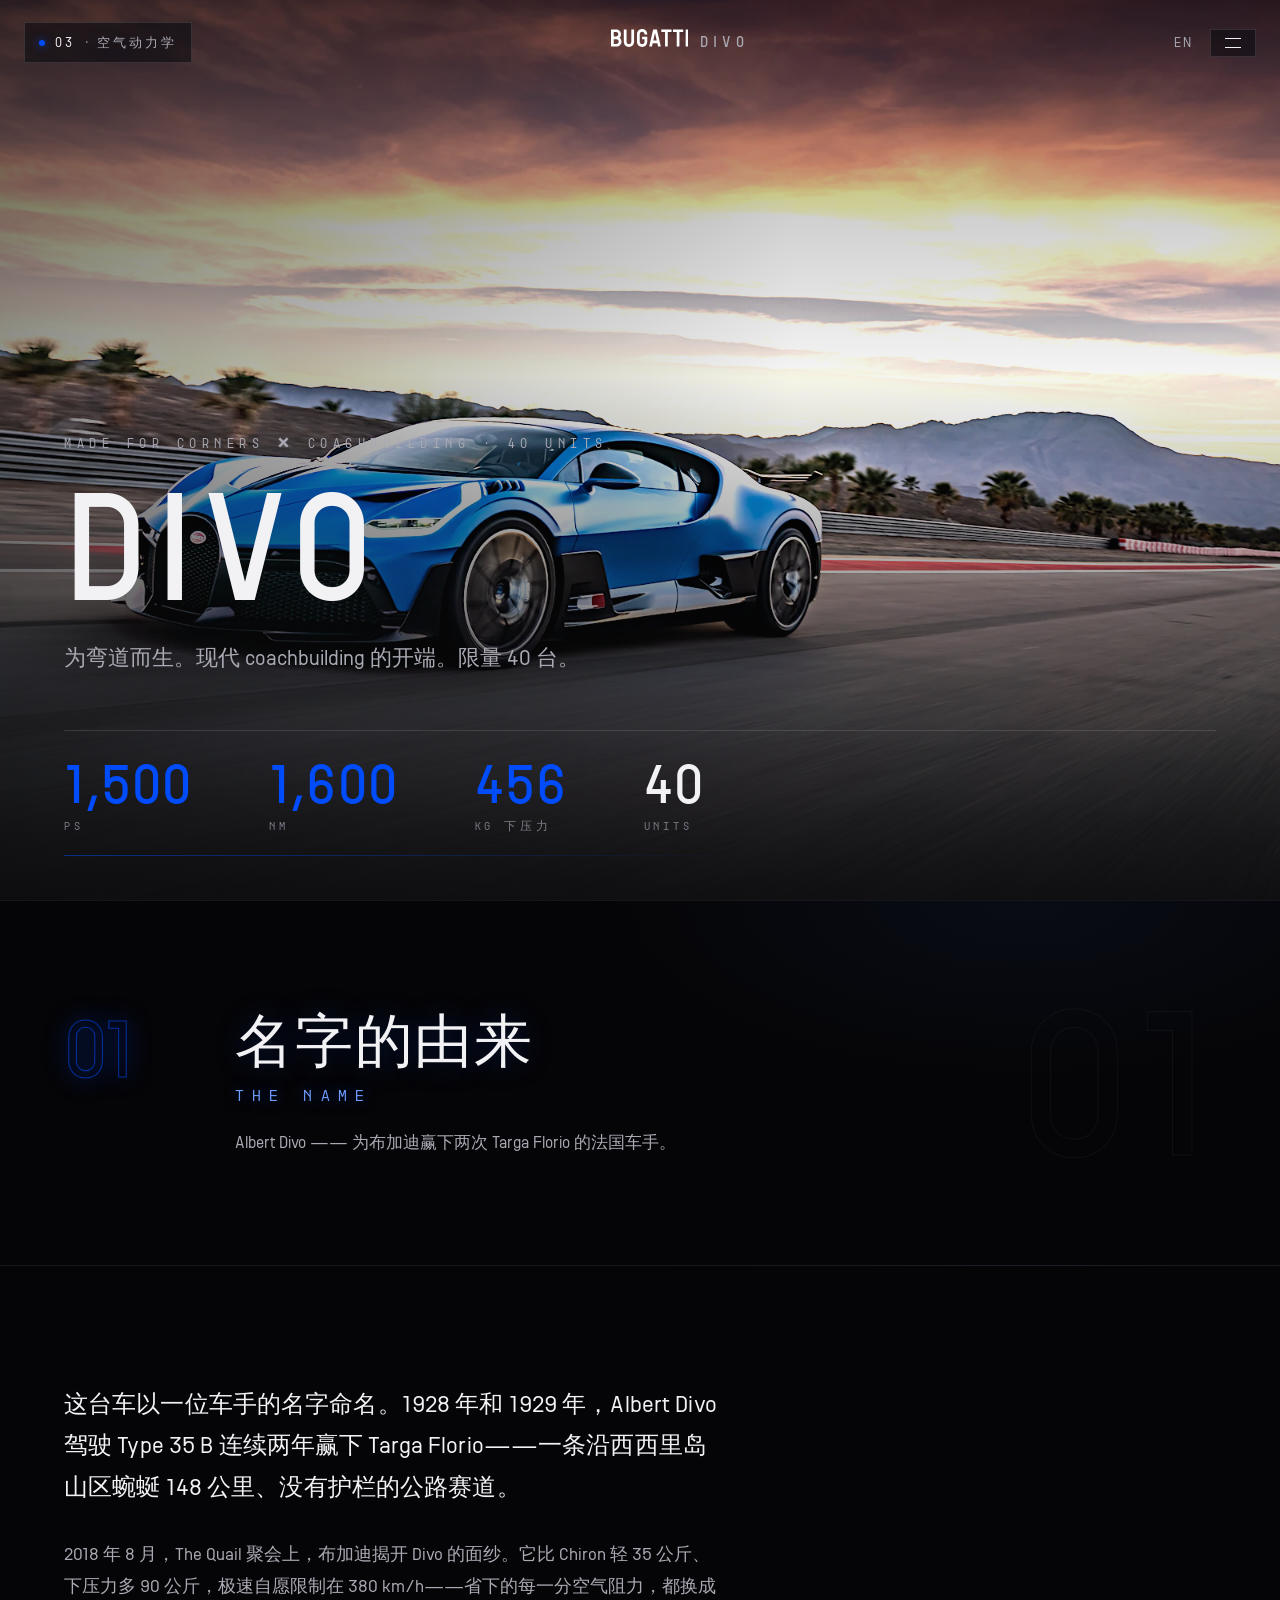
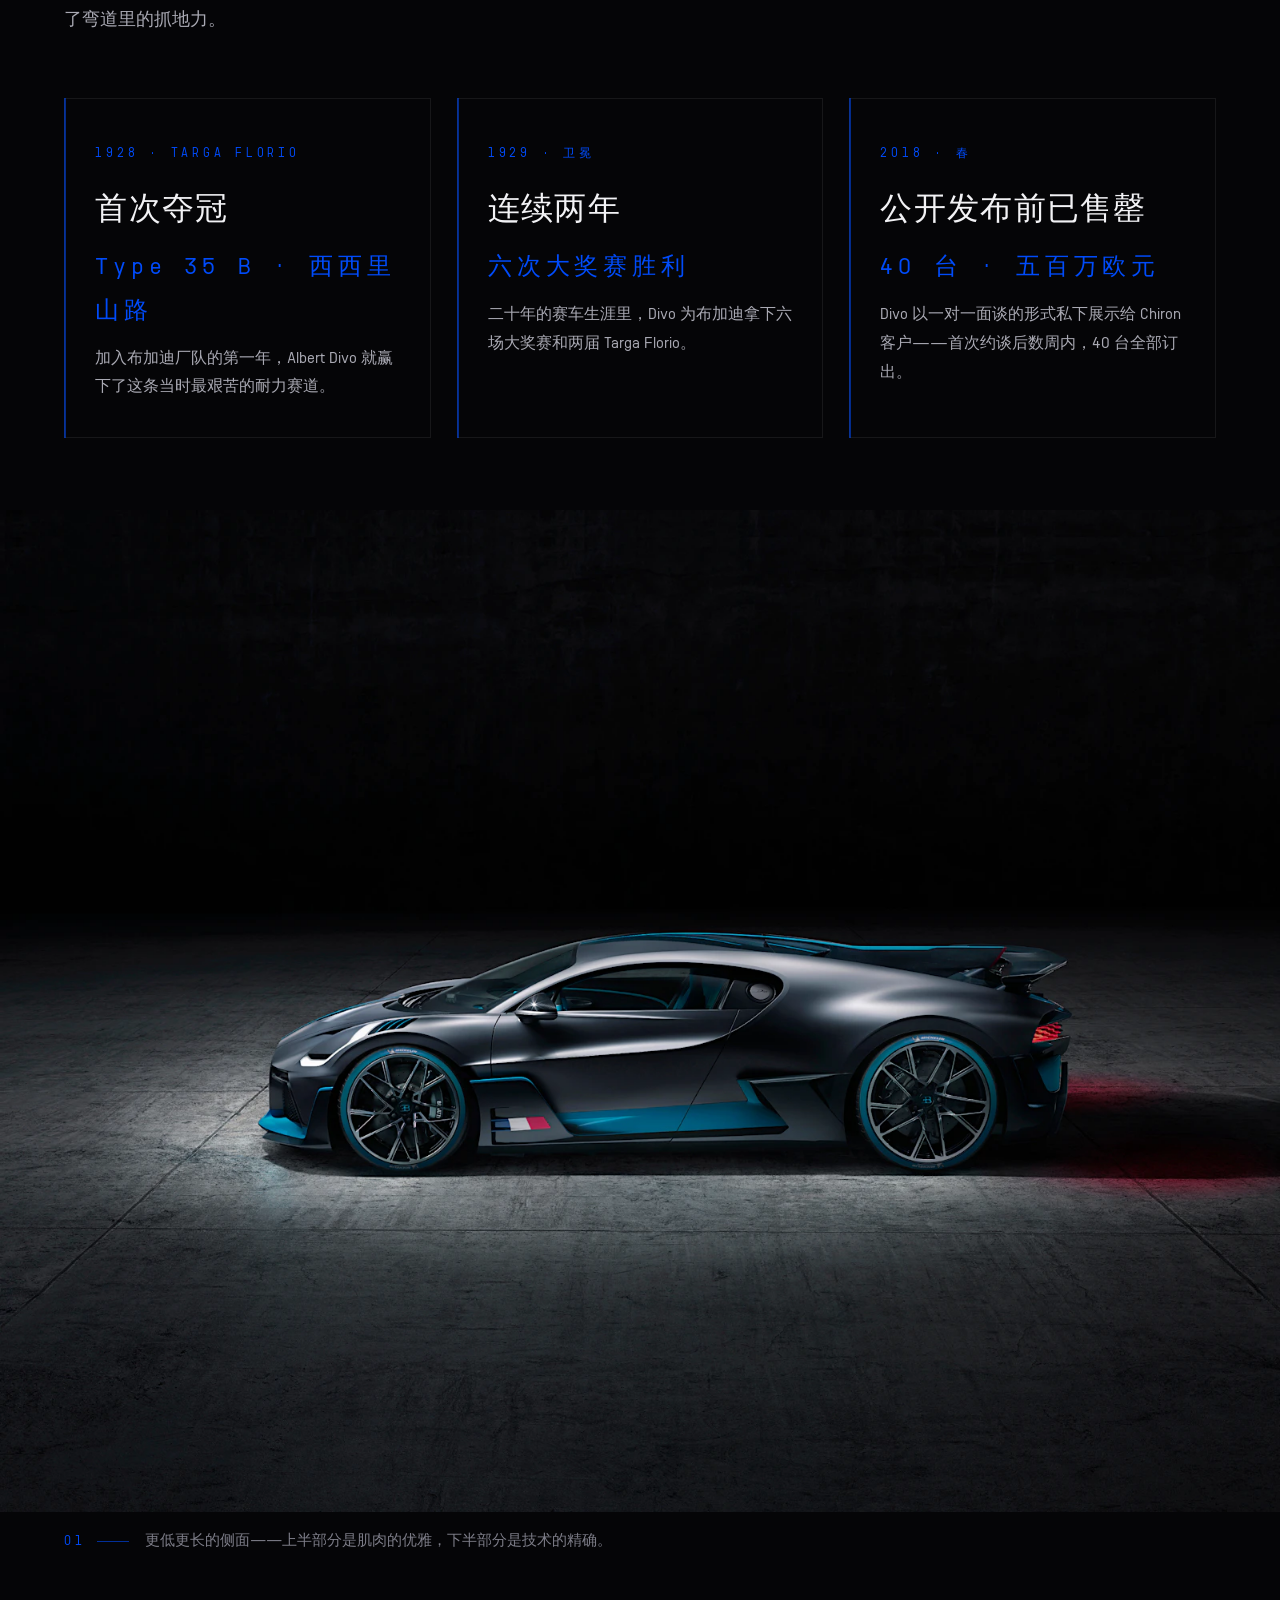
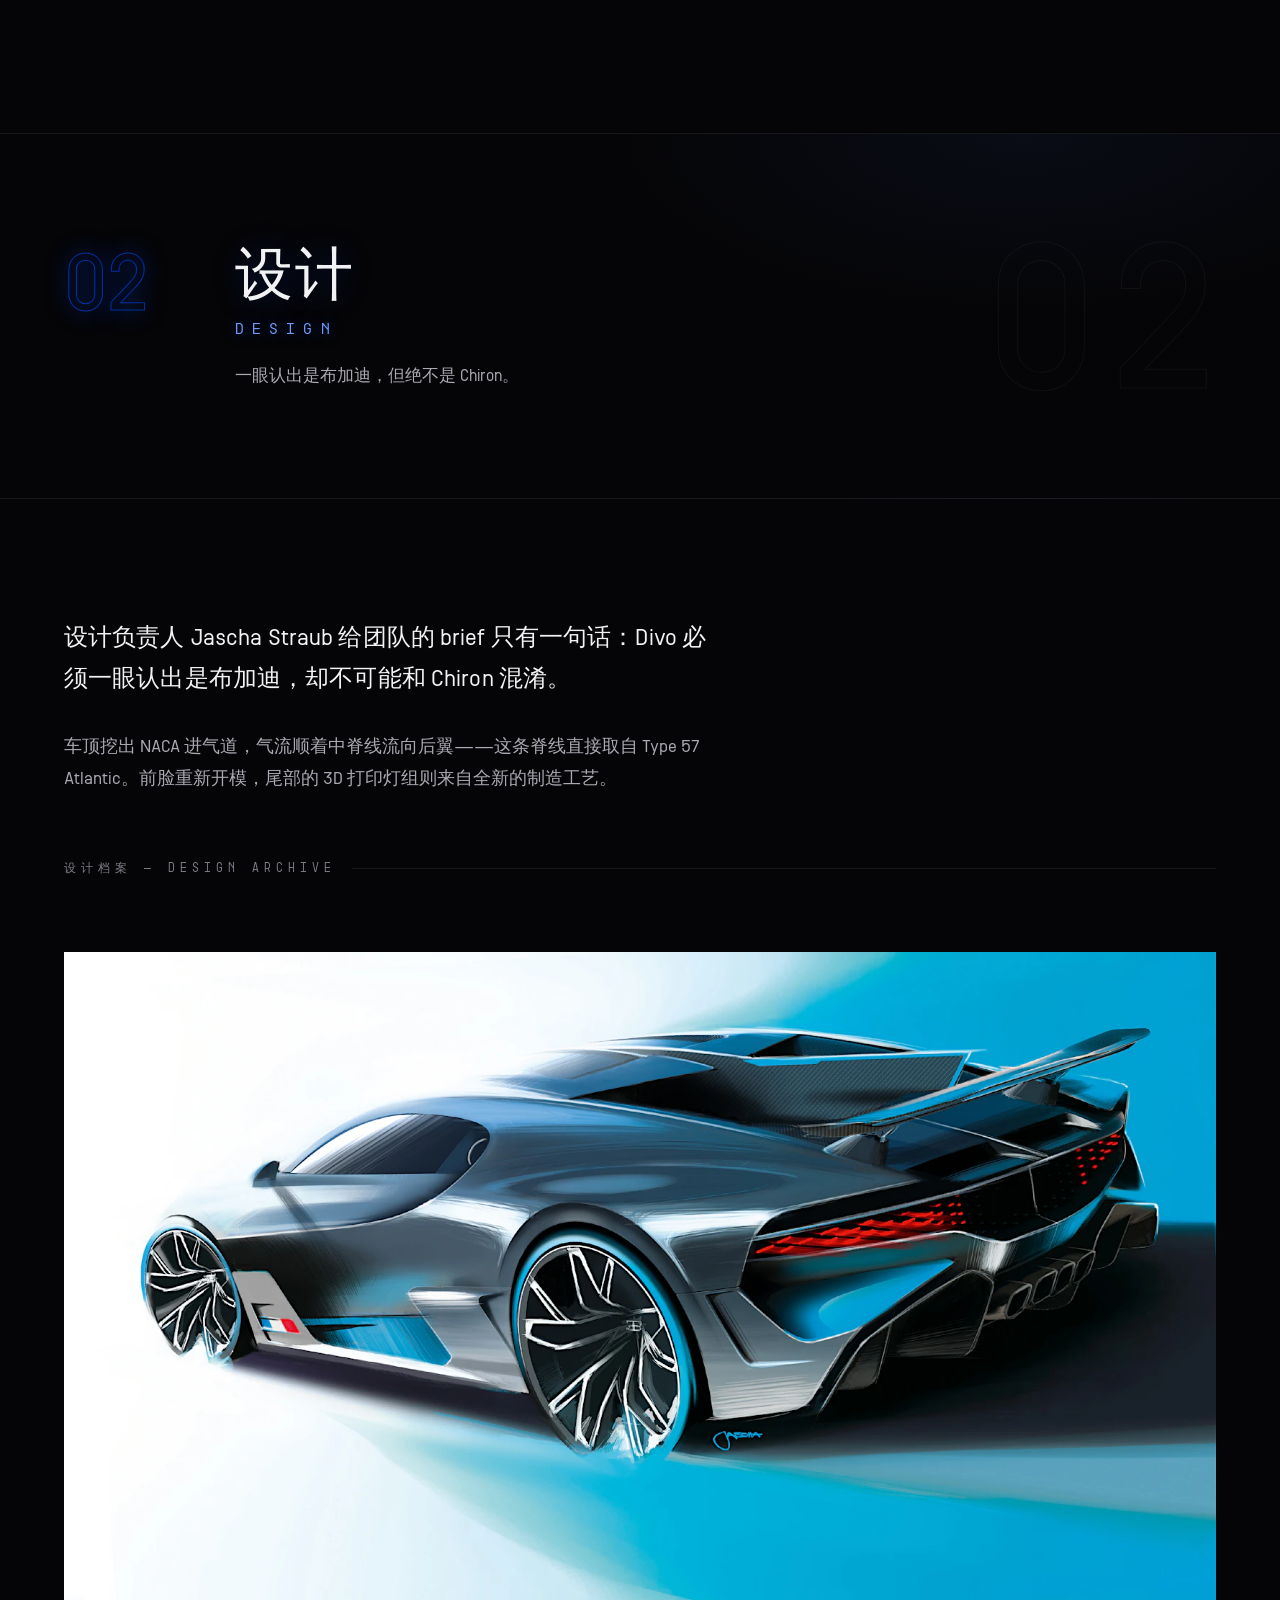
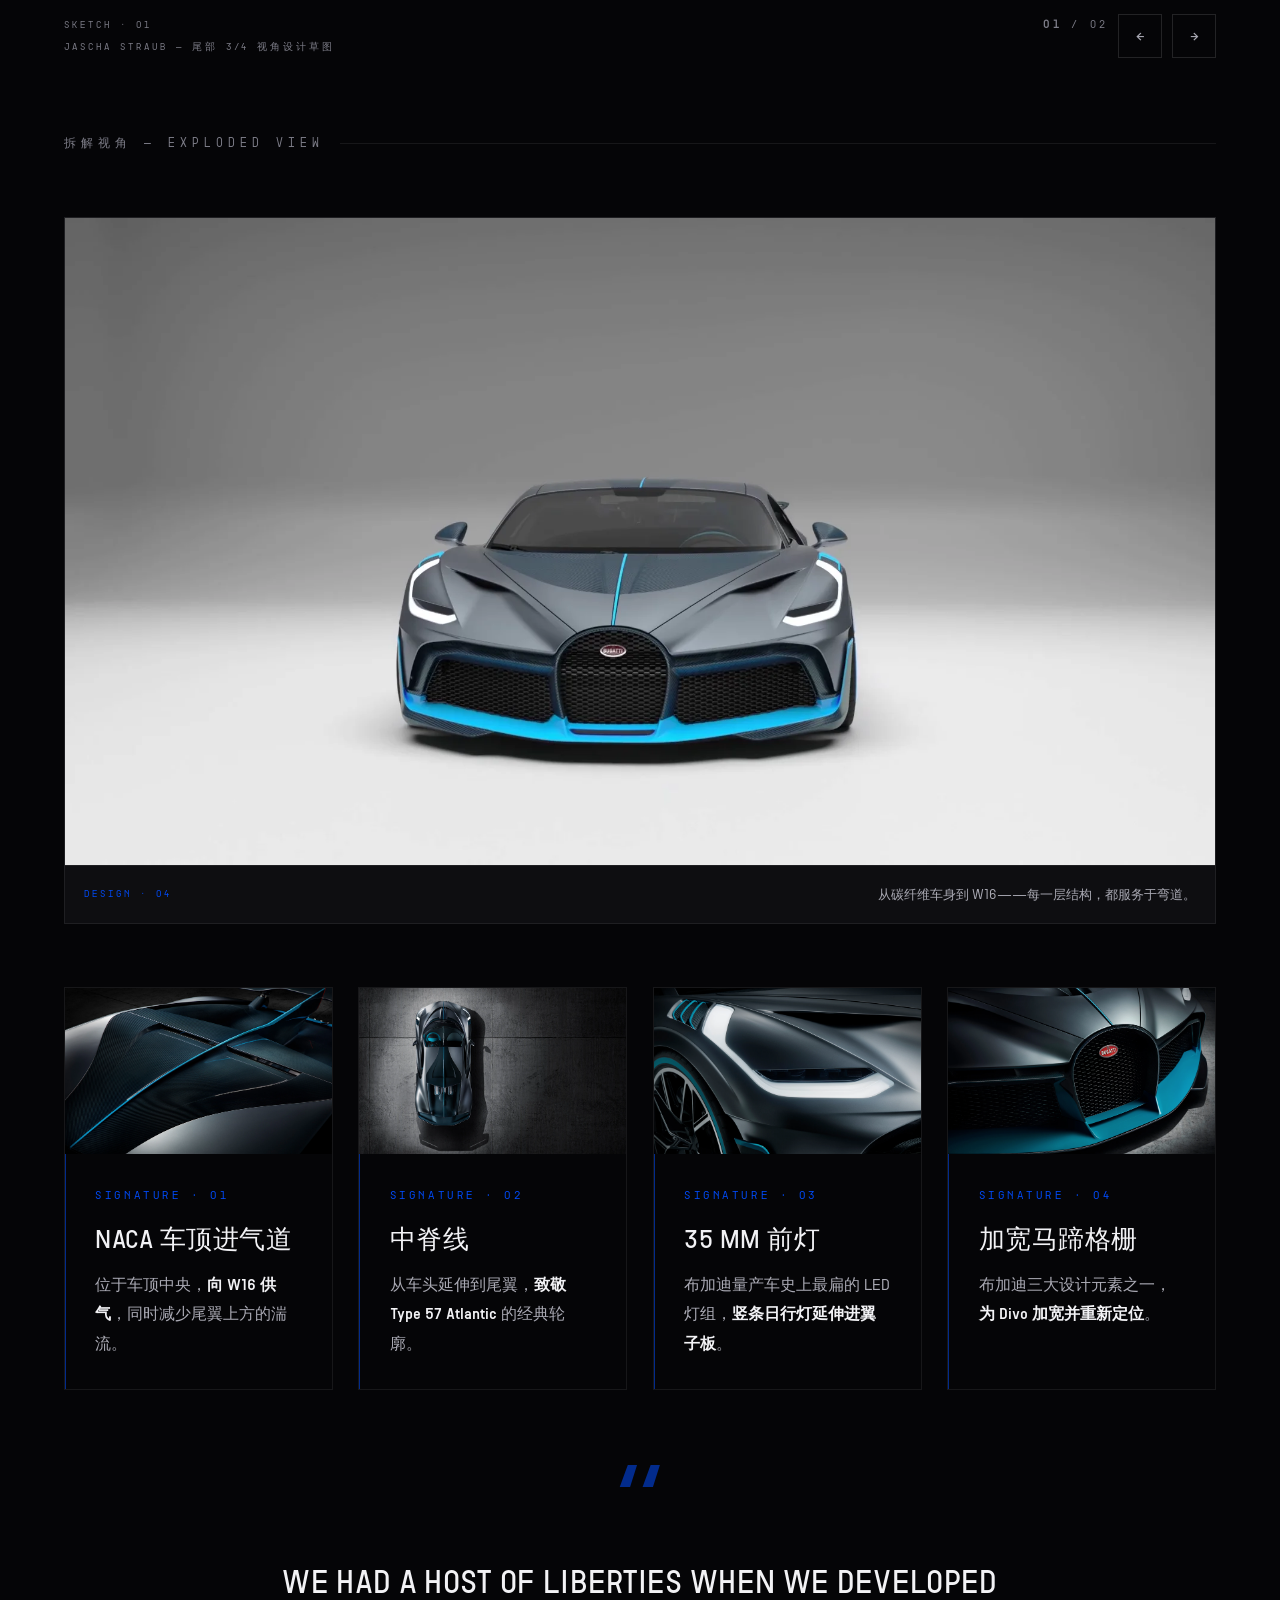
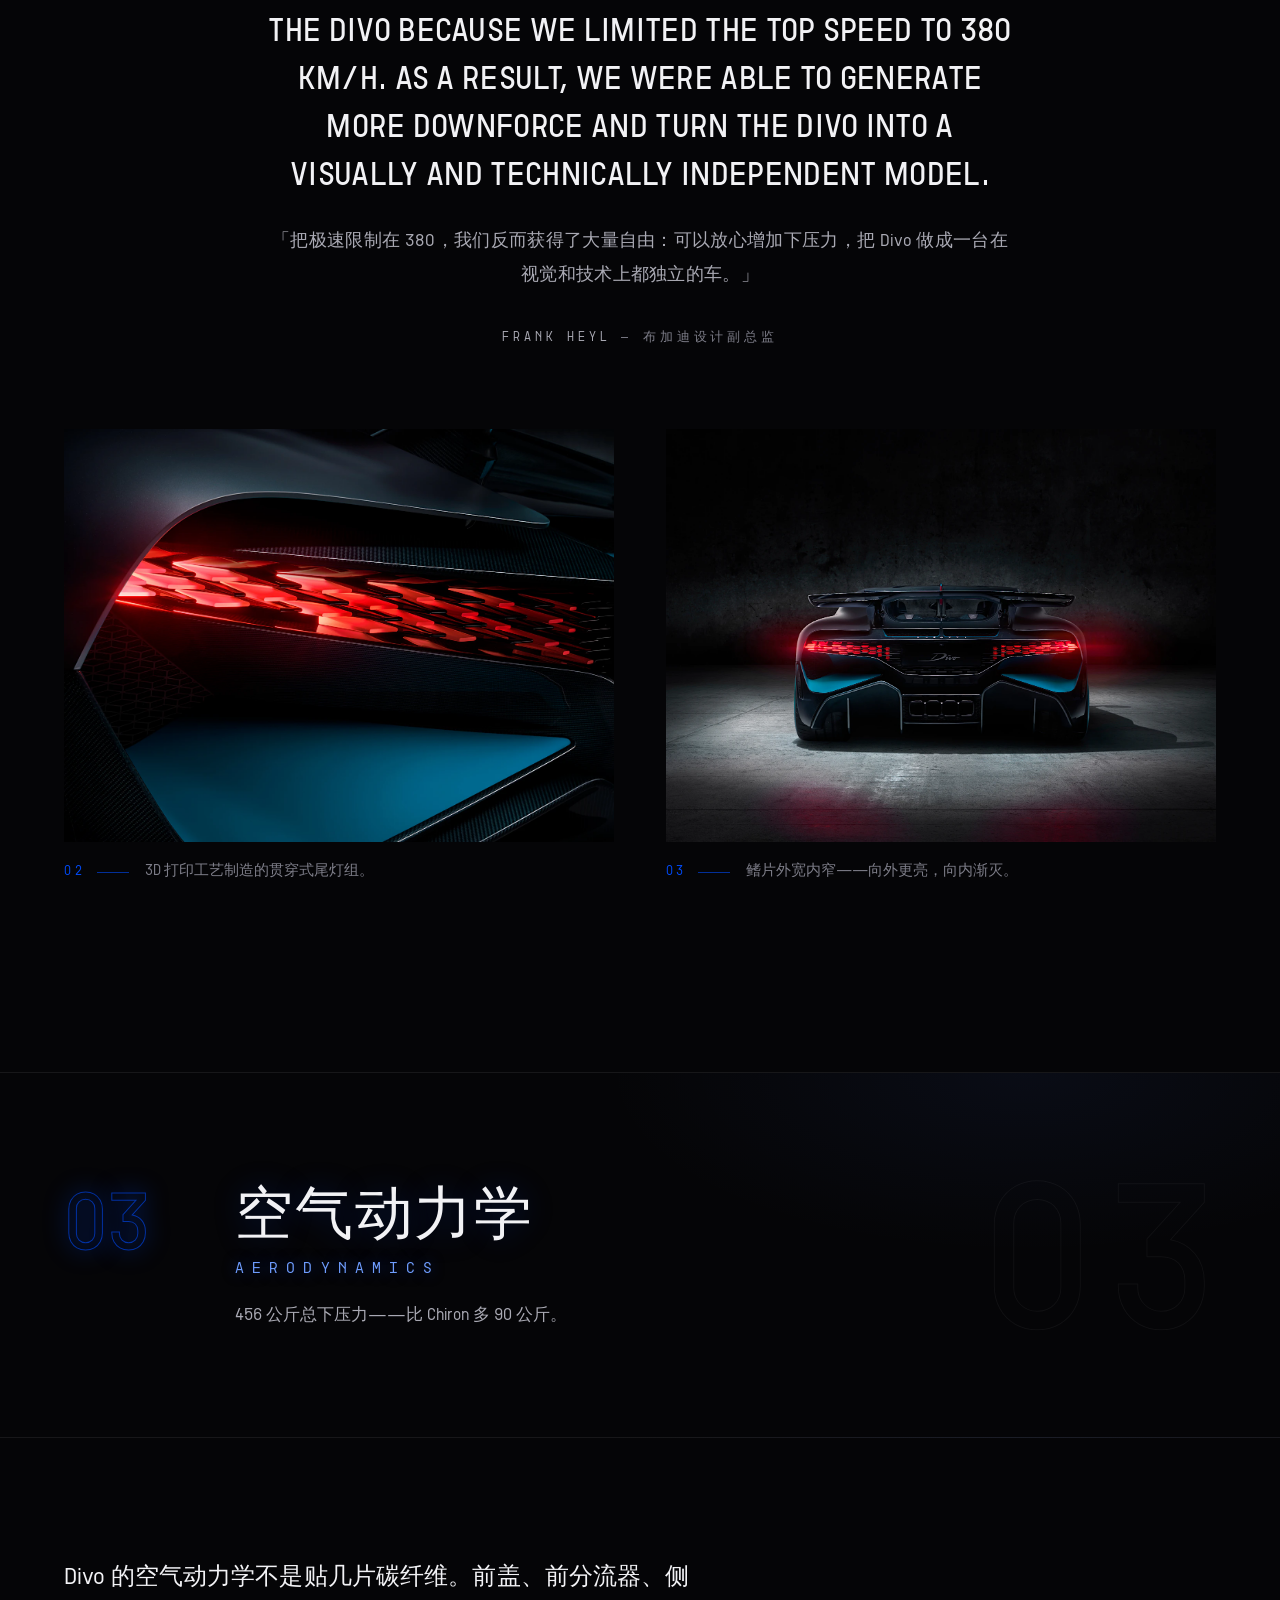
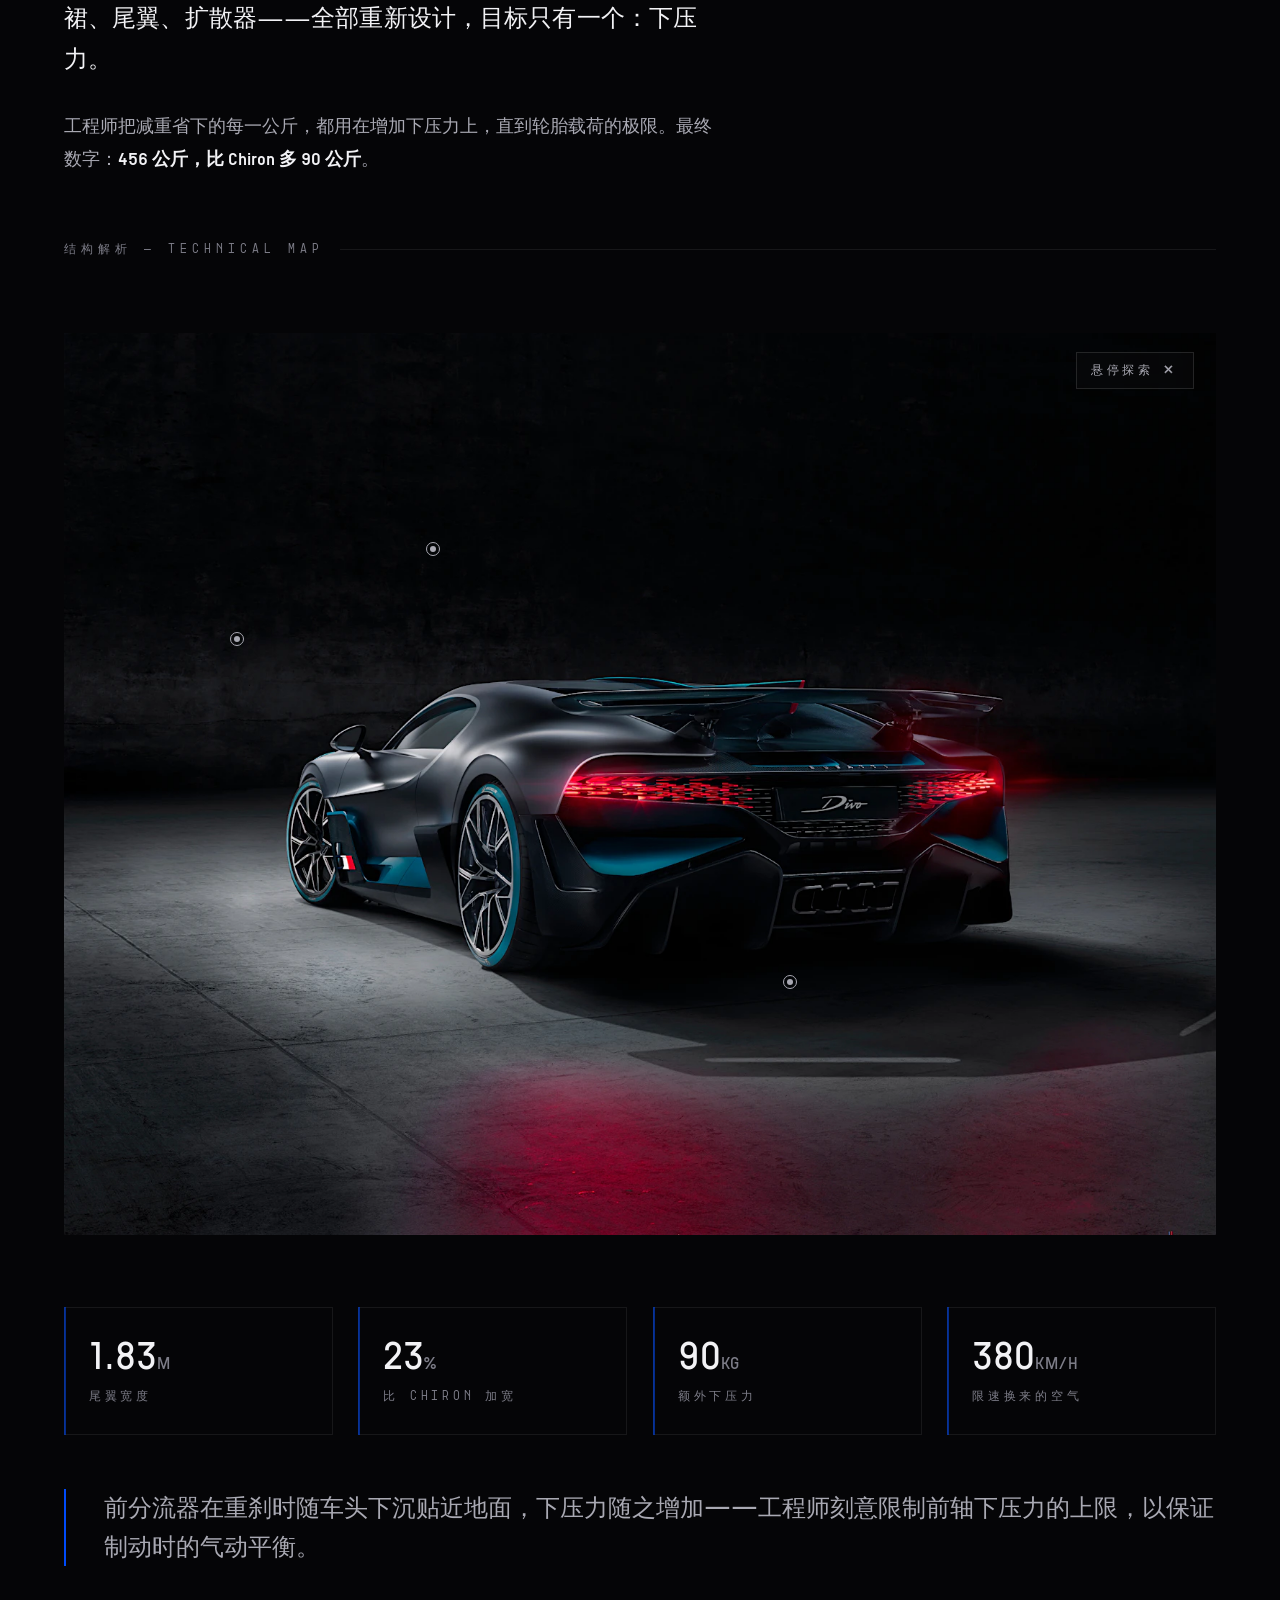
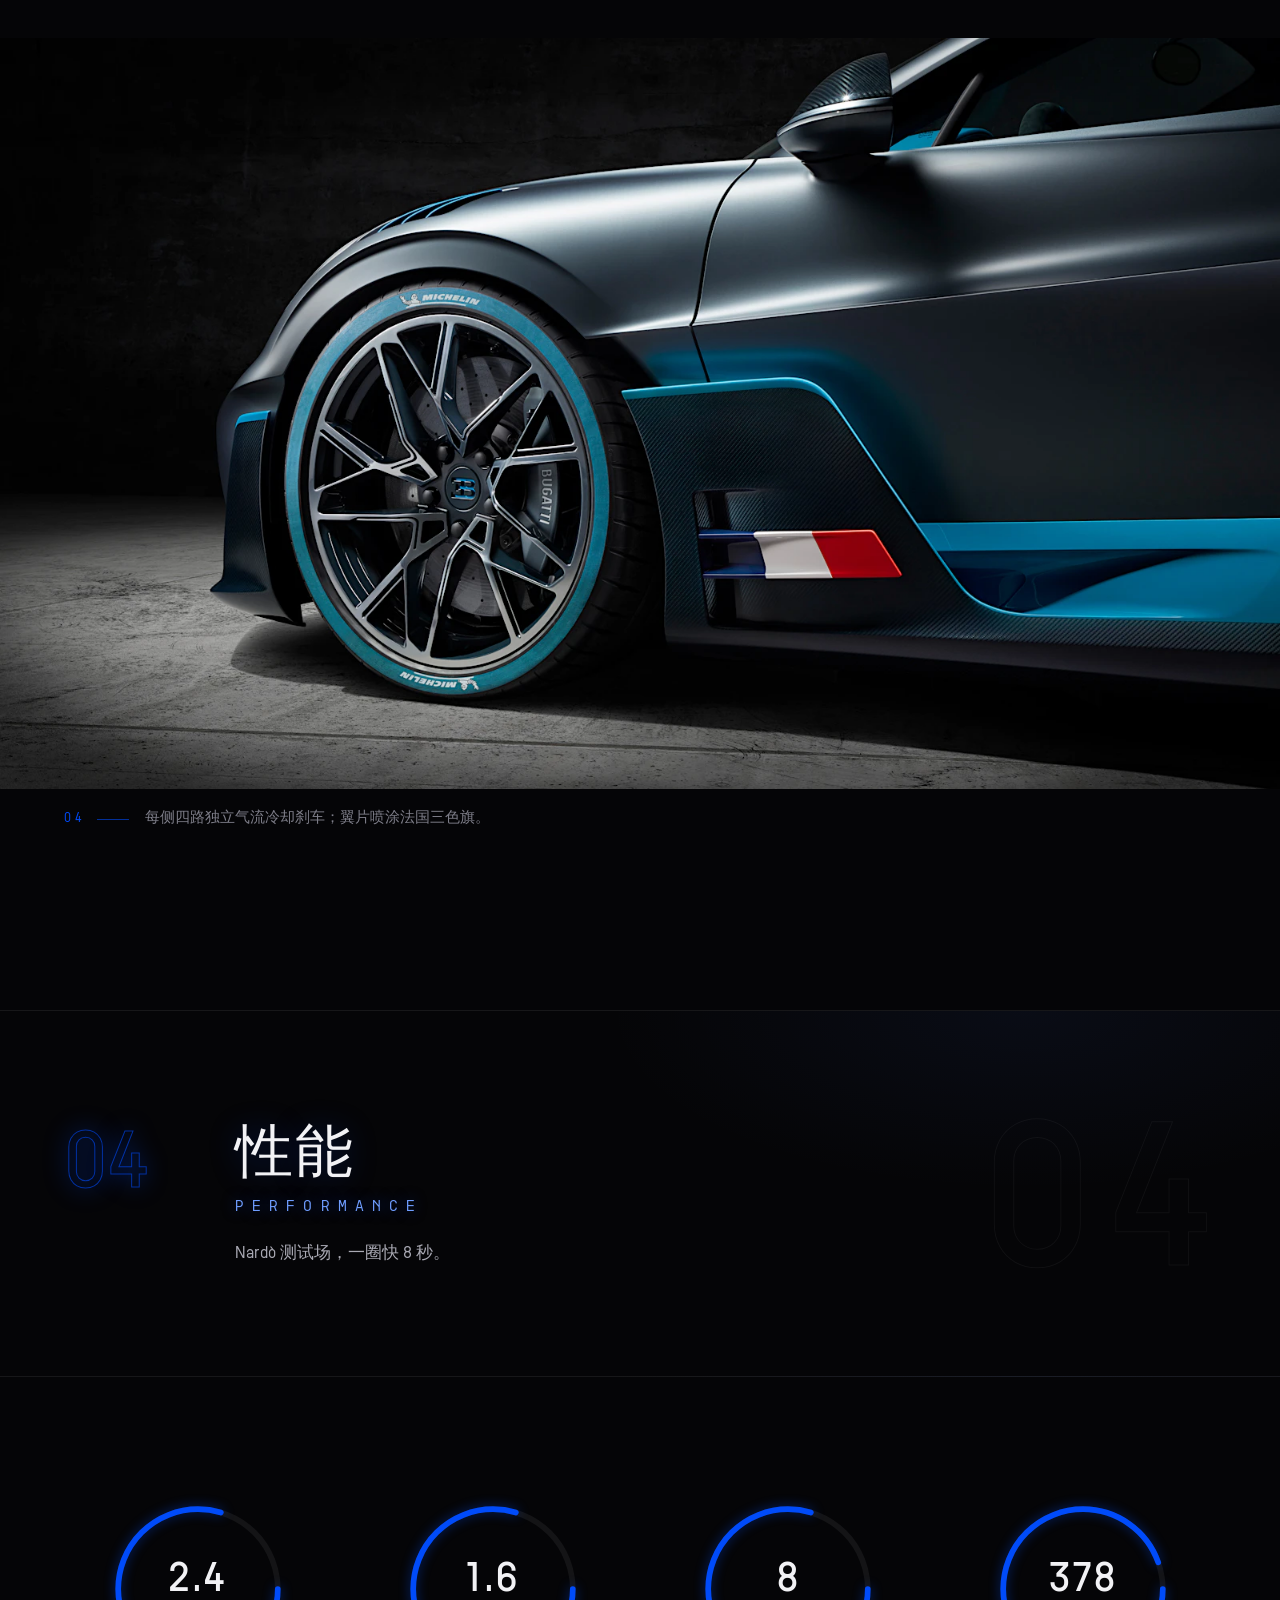
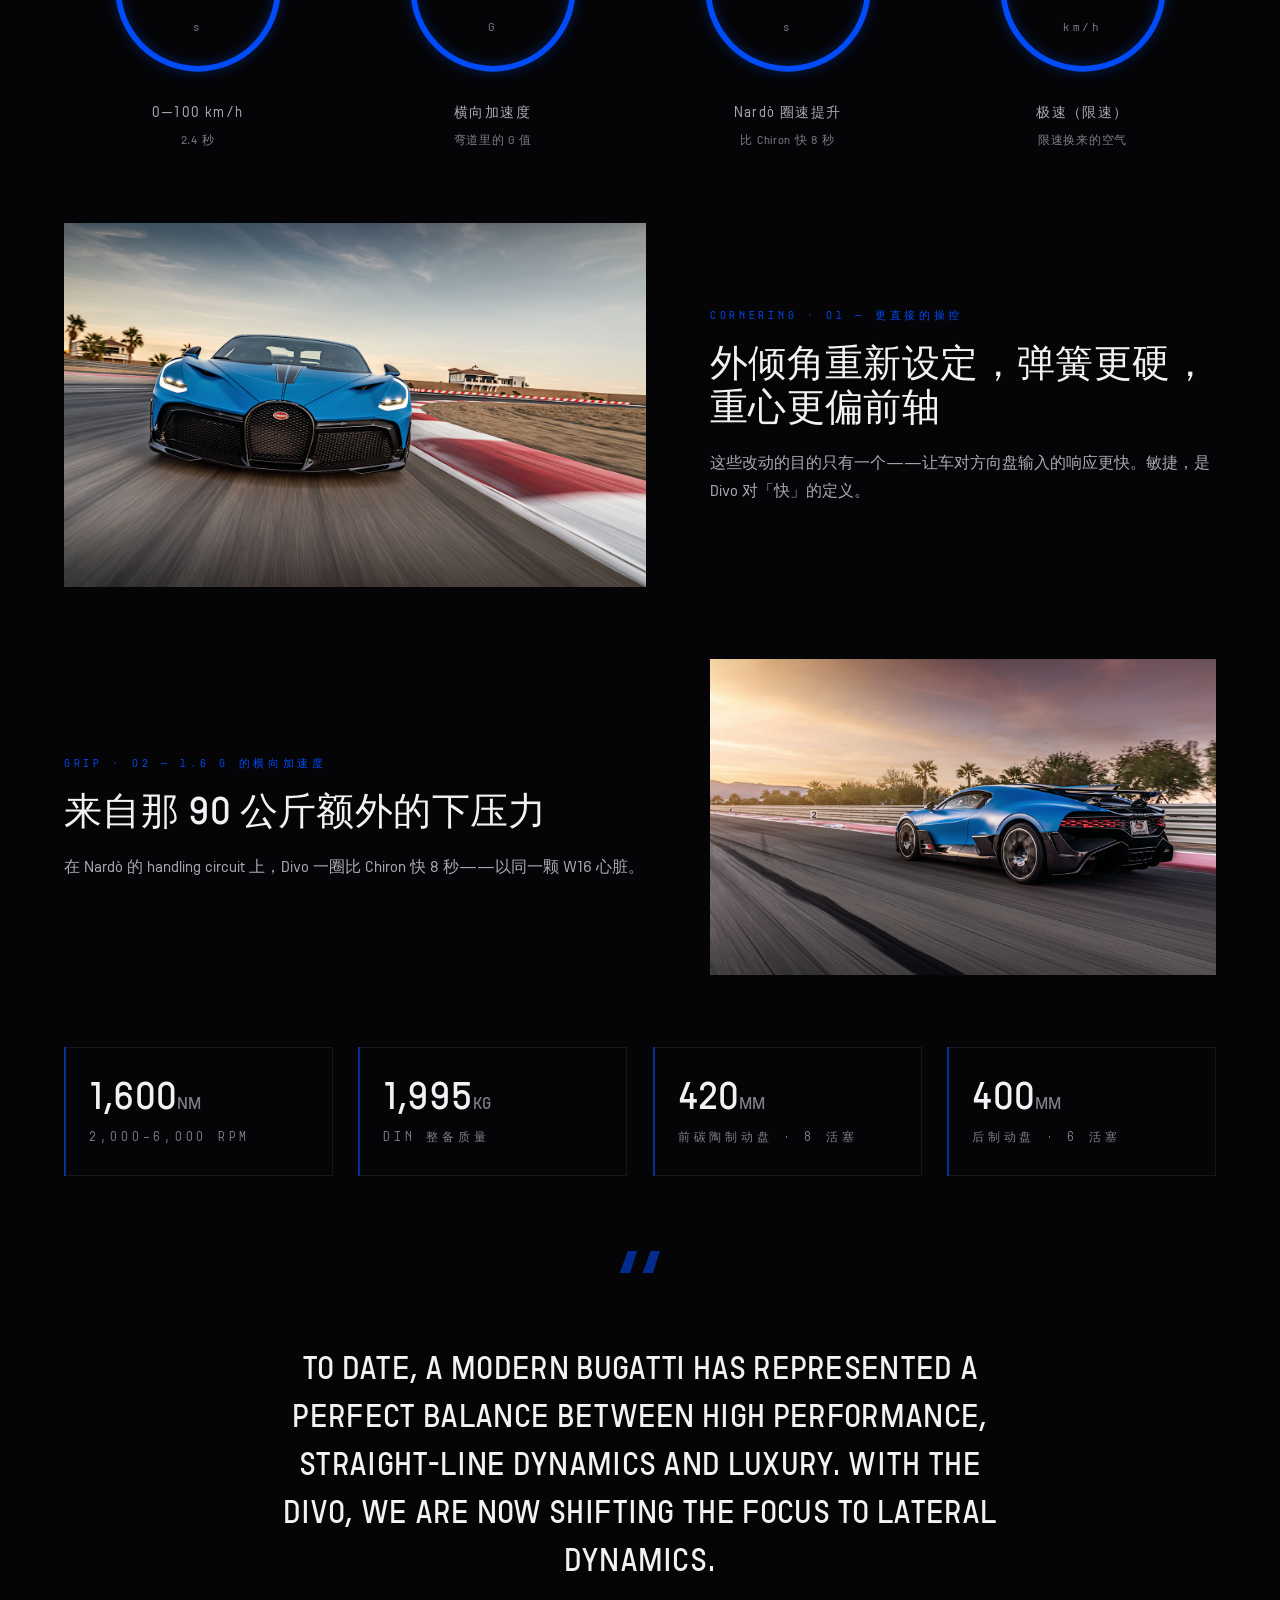
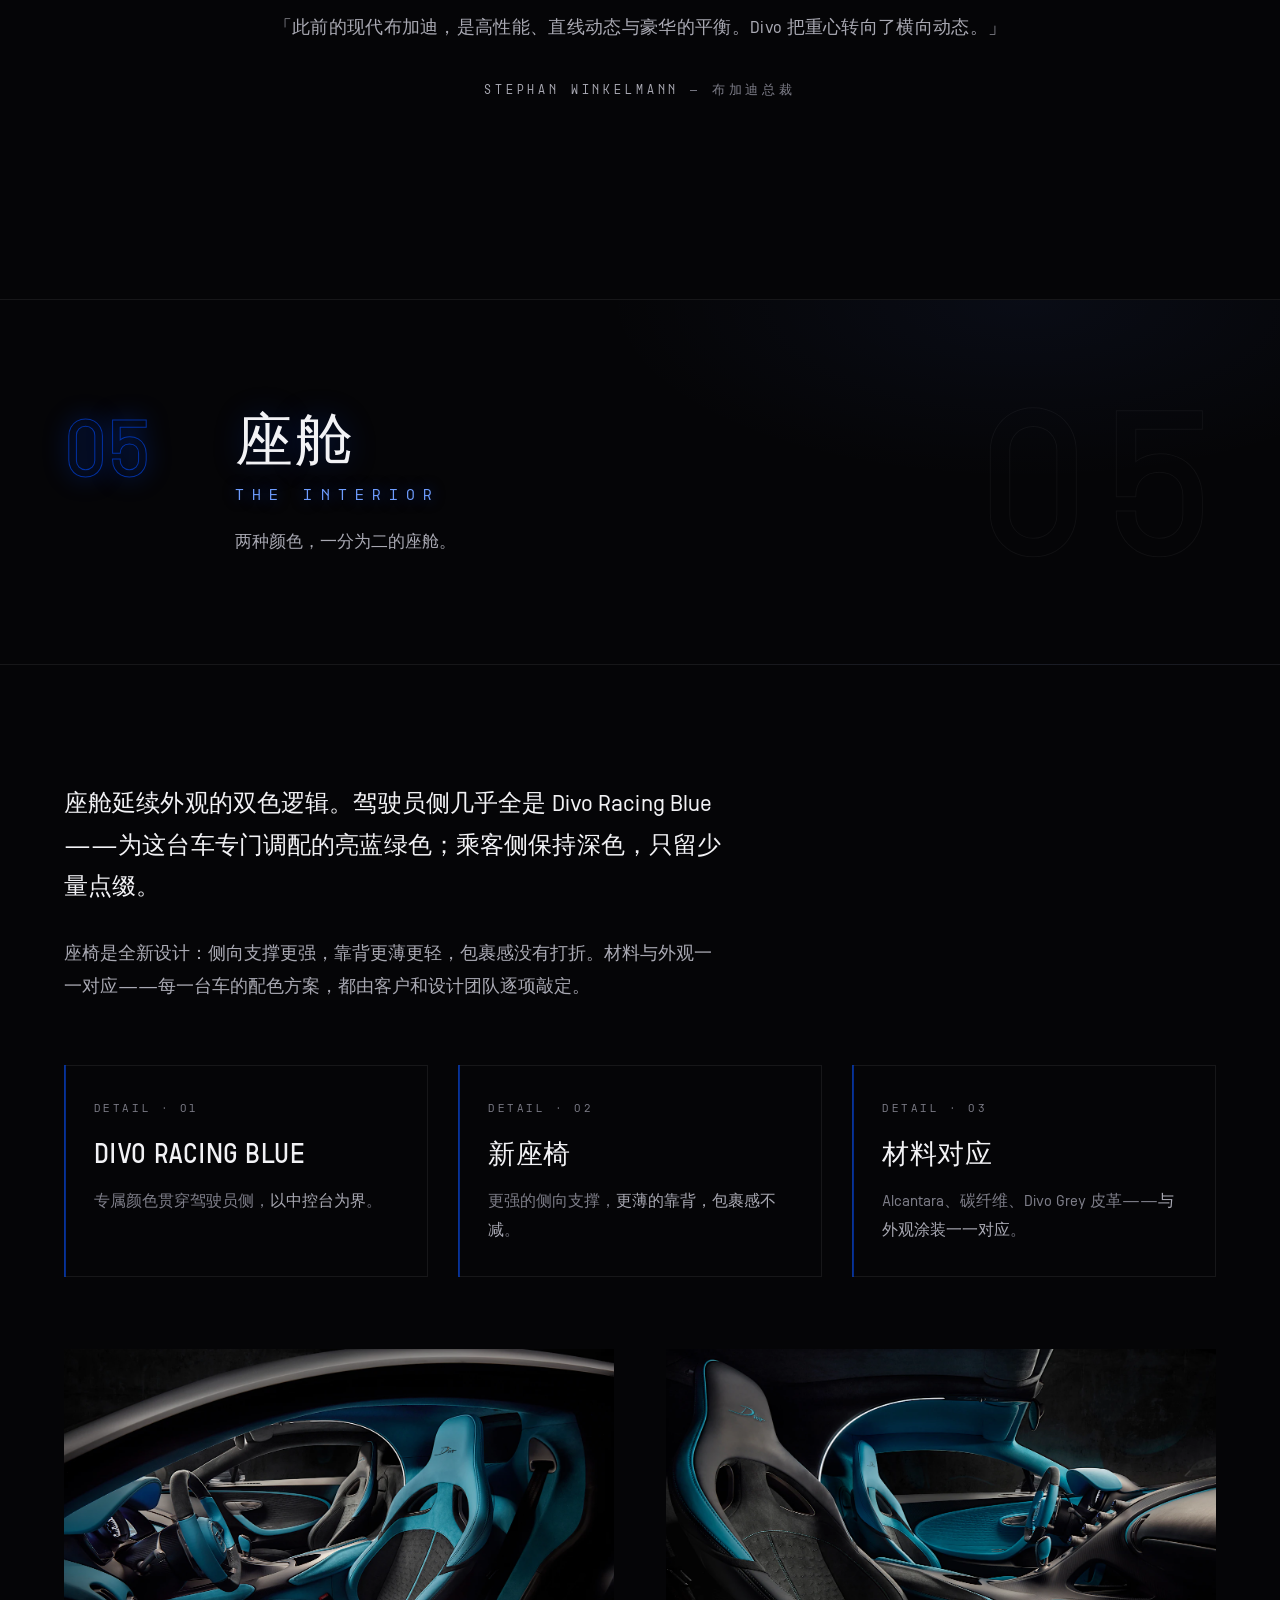
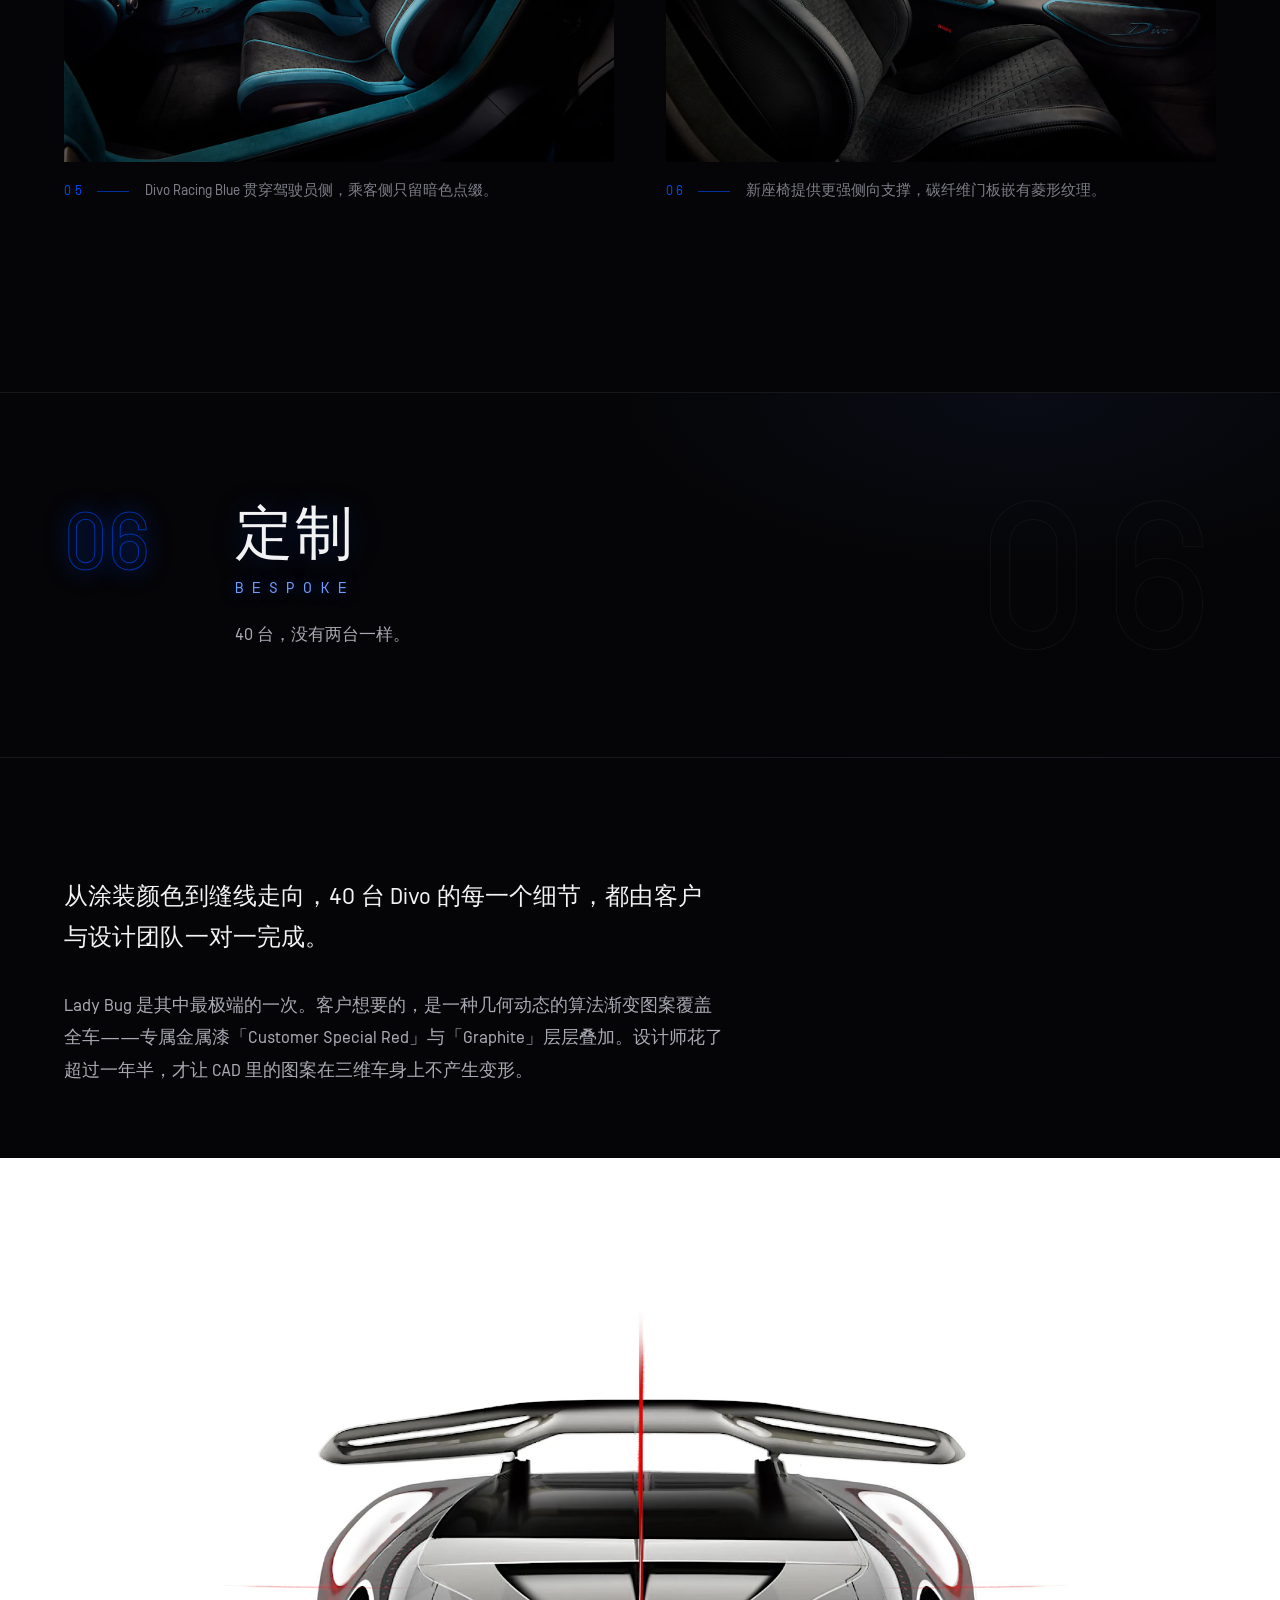
==== commit 8b15cd13: "性能章四大数字改为圆环表（含小数计数 2.4/1.6）" ====
--- a/index.html
+++ b/index.html
@@ -301,11 +301,36 @@
 <section class="chapter">
   <div class="chapter__inner">
     <!-- 巨型数字 -->
-    <div class="bignums reveal">
-      <div><b><em data-count="2.4" data-decimals="1">0</em></b><span>秒 · 0–100 km/h</span></div>
-      <div><b><em data-count="1.6" data-decimals="1">0</em></b><span>G 横向加速度</span></div>
-      <div><b><em data-count="8">0</em></b><span>秒 · Nardò 圈速提升</span></div>
-      <div><b><em data-count="380">0</em></b><span>KM/H 极速（限速）</span></div>
+    <!-- 性能圆环表 -->
+    <div class="gauges">
+      <figure class="gauge reveal" data-gauge="2.4" data-max="3" data-decimals="1" data-unit="s" data-label="0–100 km/h">
+        <div class="gauge__svg">
+          <svg viewBox="0 0 200 200"><circle class="gauge__track" cx="100" cy="100" r="84"/><circle class="gauge__bar" cx="100" cy="100" r="84"/></svg>
+          <figcaption><b class="mono">0</b> <span class="gauge__unit mono">s</span></figcaption>
+        </div>
+        <p class="gauge__label">0–100 km/h<br><small>2.4 秒</small></p>
+      </figure>
+      <figure class="gauge reveal" data-gauge="1.6" data-max="2" data-decimals="1" data-unit="G" data-label="横向加速度">
+        <div class="gauge__svg">
+          <svg viewBox="0 0 200 200"><circle class="gauge__track" cx="100" cy="100" r="84"/><circle class="gauge__bar" cx="100" cy="100" r="84"/></svg>
+          <figcaption><b class="mono">0</b> <span class="gauge__unit mono">G</span></figcaption>
+        </div>
+        <p class="gauge__label">横向加速度<br><small>弯道里的 G 值</small></p>
+      </figure>
+      <figure class="gauge reveal" data-gauge="8" data-max="10" data-unit="s" data-label="Nardò 圈速提升">
+        <div class="gauge__svg">
+          <svg viewBox="0 0 200 200"><circle class="gauge__track" cx="100" cy="100" r="84"/><circle class="gauge__bar" cx="100" cy="100" r="84"/></svg>
+          <figcaption><b class="mono">0</b> <span class="gauge__unit mono">s</span></figcaption>
+        </div>
+        <p class="gauge__label">Nardò 圈速提升<br><small>比 Chiron 快 8 秒</small></p>
+      </figure>
+      <figure class="gauge reveal" data-gauge="380" data-max="400" data-unit="km/h" data-label="极速（限速）">
+        <div class="gauge__svg">
+          <svg viewBox="0 0 200 200"><circle class="gauge__track" cx="100" cy="100" r="84"/><circle class="gauge__bar" cx="100" cy="100" r="84"/></svg>
+          <figcaption><b class="mono">0</b> <span class="gauge__unit mono">km/h</span></figcaption>
+        </div>
+        <p class="gauge__label">极速（限速）<br><small>限速换来的空气</small></p>
+      </figure>
     </div>
 
     <!-- 图文交替：操控 -->
@@ -538,6 +563,31 @@
 
 <section class="chapter">
   <div class="chapter__inner">
+    <!-- 规格圆环表 -->
+    <div class="gauges">
+      <figure class="gauge reveal" data-gauge="1500" data-max="1600" data-unit="PS" data-label="最大功率">
+        <div class="gauge__svg">
+          <svg viewBox="0 0 200 200"><circle class="gauge__track" cx="100" cy="100" r="84"/><circle class="gauge__bar" cx="100" cy="100" r="84"/></svg>
+          <figcaption><b class="mono">0</b> <span class="gauge__unit mono">PS</span></figcaption>
+        </div>
+        <p class="gauge__label">最大功率<br><small>W16 · 8.0 L · 四涡轮</small></p>
+      </figure>
+      <figure class="gauge reveal" data-gauge="1600" data-max="1800" data-unit="Nm" data-label="最大扭矩">
+        <div class="gauge__svg">
+          <svg viewBox="0 0 200 200"><circle class="gauge__track" cx="100" cy="100" r="84"/><circle class="gauge__bar" cx="100" cy="100" r="84"/></svg>
+          <figcaption><b class="mono">0</b> <span class="gauge__unit mono">Nm</span></figcaption>
+        </div>
+        <p class="gauge__label">最大扭矩<br><small>2,000–6,000 rpm 全区间</small></p>
+      </figure>
+      <figure class="gauge reveal" data-gauge="456" data-max="600" data-unit="kg" data-label="总下压力">
+        <div class="gauge__svg">
+          <svg viewBox="0 0 200 200"><circle class="gauge__track" cx="100" cy="100" r="84"/><circle class="gauge__bar" cx="100" cy="100" r="84"/></svg>
+          <figcaption><b class="mono">0</b> <span class="gauge__unit mono">kg</span></figcaption>
+        </div>
+        <p class="gauge__label">总下压力<br><small>比 Chiron 多 90 kg</small></p>
+      </figure>
+    </div>
+
     <div class="specs-tabs reveal" id="specsTabs">
       <div class="specs-tabs__nav" role="tablist">
         <button class="specs-tabs__btn is-on" data-tab="general" role="tab">车体 · General</button>
--- a/css/style.css
+++ b/css/style.css
@@ -1048,6 +1048,53 @@
   line-height: 1.1;
 }
 .stat b em { font-style: normal; color: var(--accent); }
+
+/* ============ 规格圆环表 ============ */
+.gauges {
+  display: grid;
+  grid-template-columns: repeat(auto-fit, minmax(200px, 1fr));
+  gap: 28px;
+  margin: 0 0 clamp(3rem, 7vh, 5rem);
+  justify-items: center;
+}
+.gauge { text-align: center; position: relative; }
+.gauge__svg { position: relative; width: min(190px, 100%); margin: 0 auto; }
+.gauge__svg svg { display: block; width: 100%; height: auto; }
+.gauge circle { fill: none; stroke-width: 6; }
+.gauge__track { stroke: rgba(255, 255, 255, 0.06); }
+.gauge__bar {
+  stroke: var(--accent);
+  stroke-linecap: round;
+  stroke-dasharray: 527.8;
+  stroke-dashoffset: 527.8;
+  filter: drop-shadow(0 0 6px rgba(0, 75, 250, 0.45));
+  transition: stroke-dashoffset 0.1s linear;
+}
+.gauge figcaption {
+  position: absolute;
+  inset: 0;
+  display: flex;
+  flex-direction: column;
+  align-items: center;
+  justify-content: center;
+  text-align: center;
+  pointer-events: none;
+}
+.gauge figcaption b {
+  font-weight: 400;
+  font-size: clamp(28px, 3.4vw, 42px);
+  color: var(--ink);
+  font-family: var(--font-display);
+  letter-spacing: 0.02em;
+}
+.gauge__unit { display: block; font-size: 12px; color: var(--ink-faint); margin-top: 2px; letter-spacing: 0.22em; font-family: var(--font-mono); }
+.gauge__label {
+  margin-top: 16px;
+  font-size: 14px;
+  color: var(--ink-dim);
+  letter-spacing: 0.1em;
+}
+.gauge__label small { display: block; color: var(--ink-faint); font-size: 12px; margin-top: 5px; letter-spacing: 0.06em; font-weight: 400; }
 .stat span {
   display: block;
   font-family: var(--font-mono); font-size: .78rem;
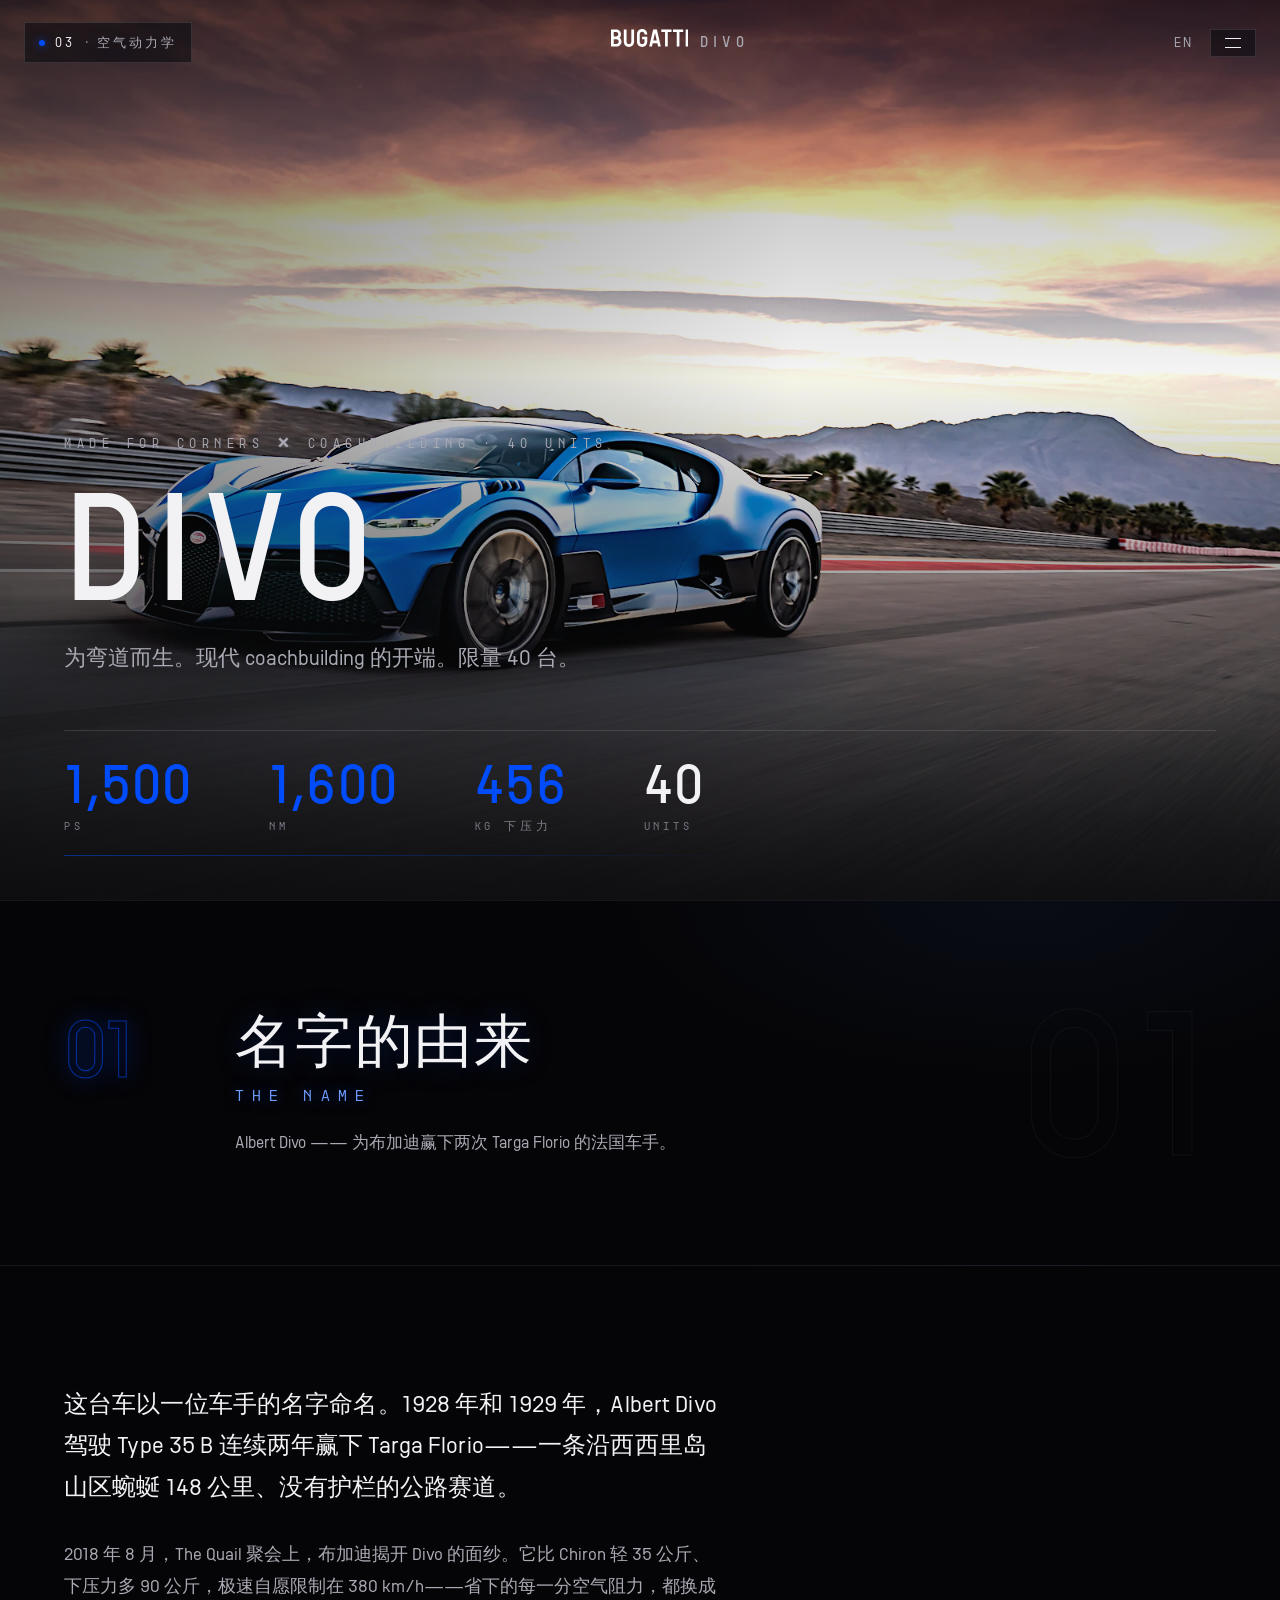
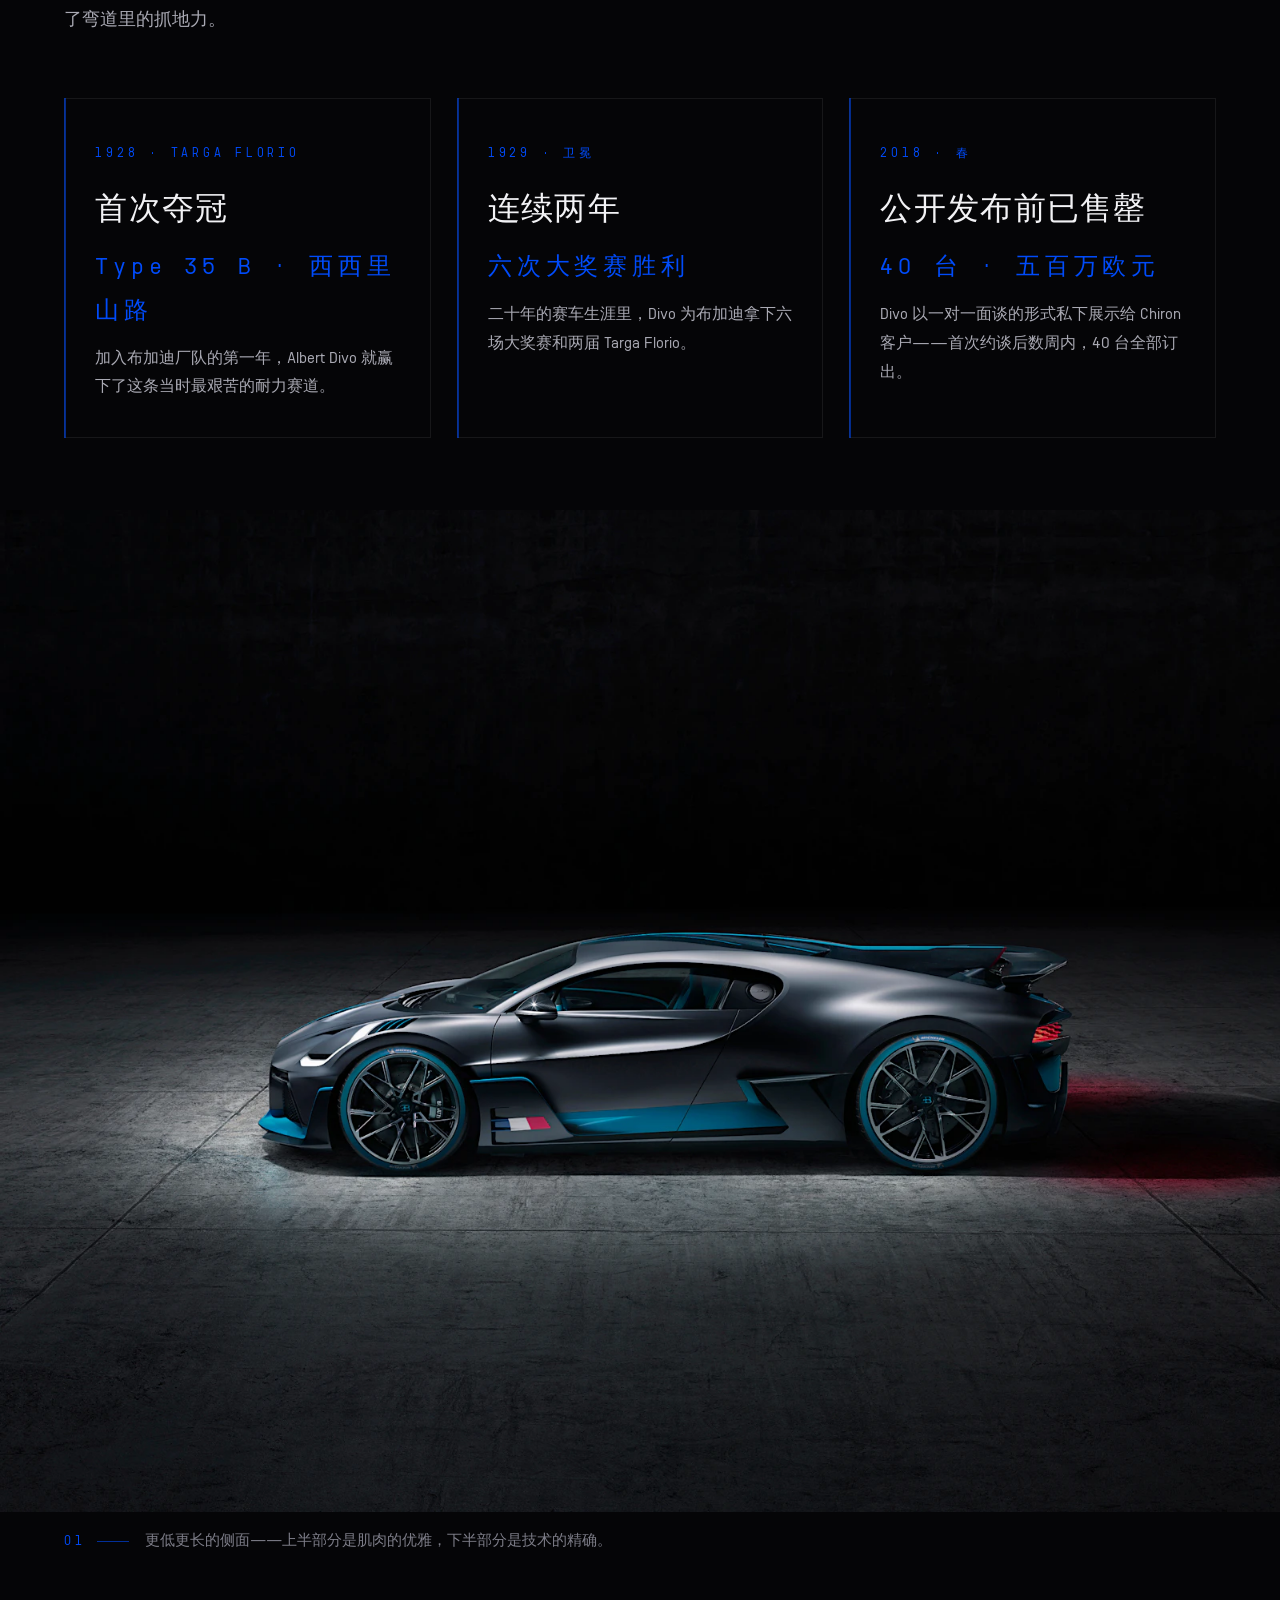
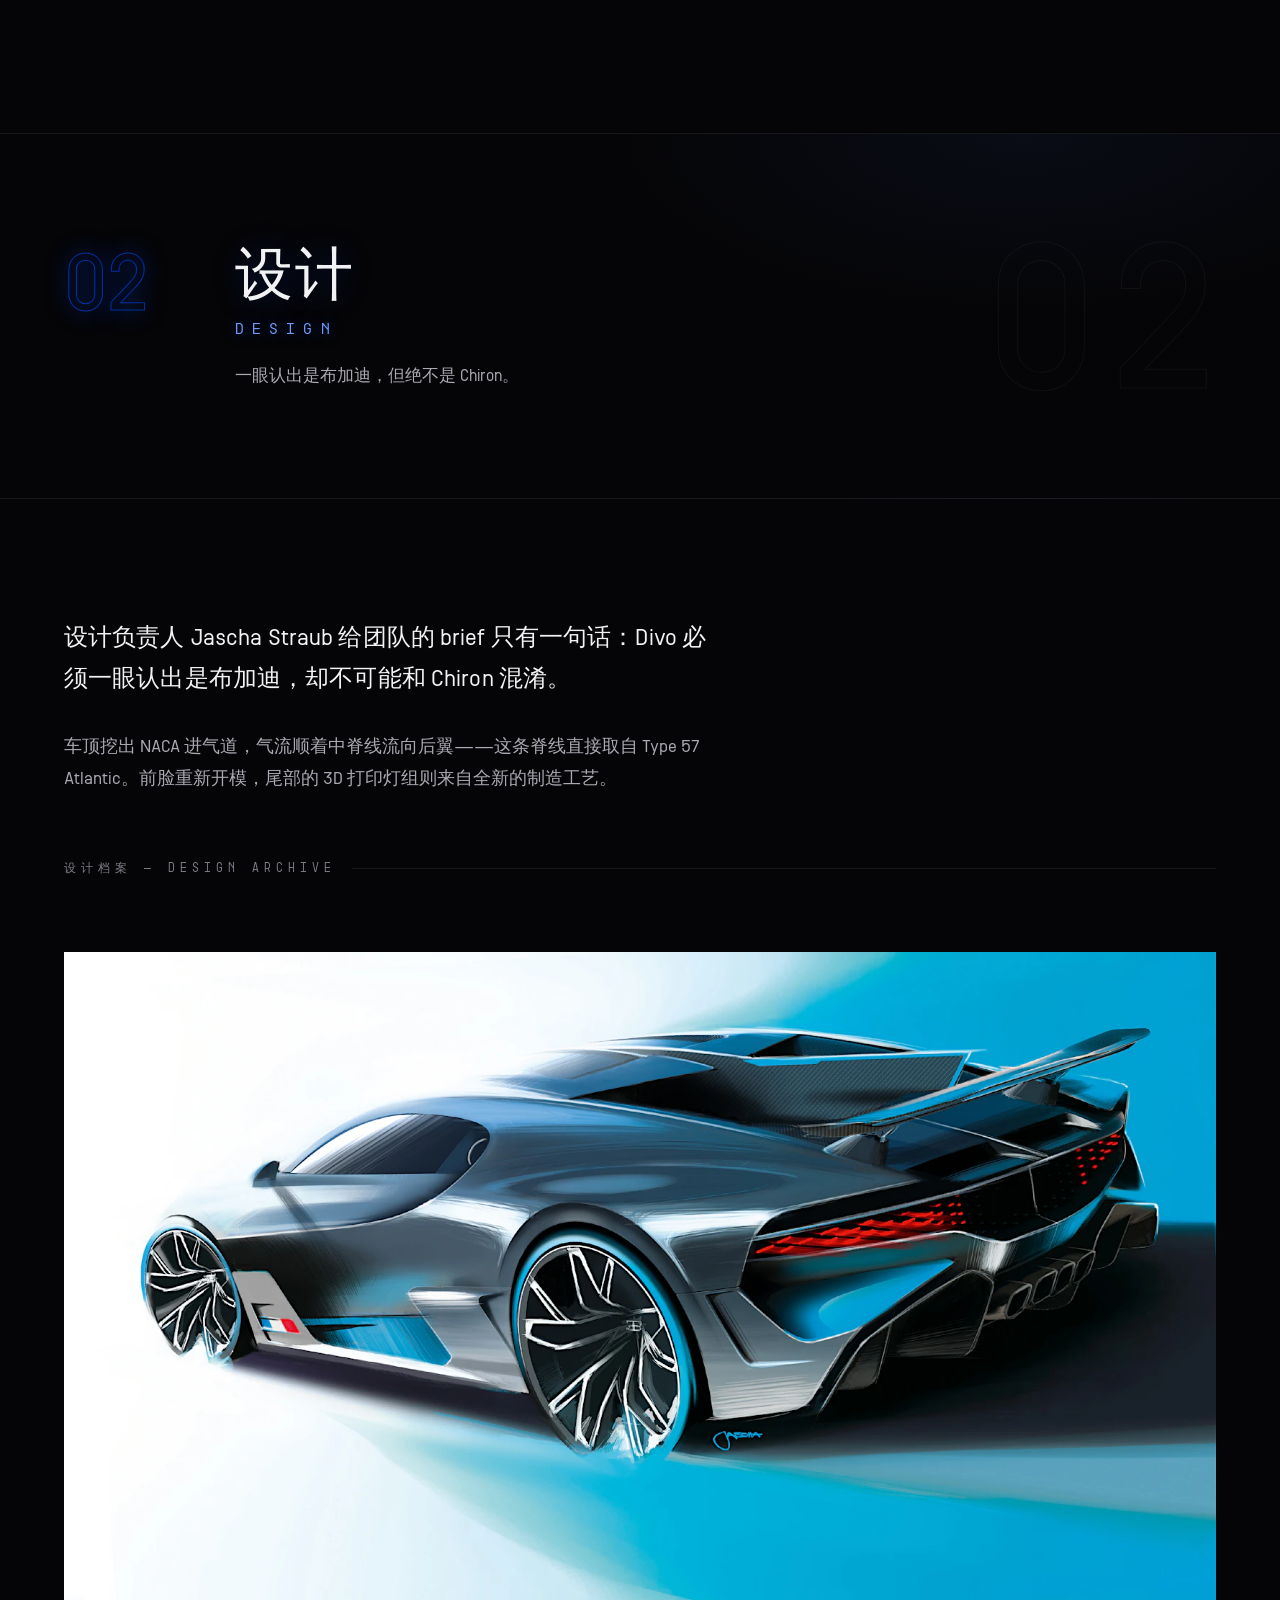
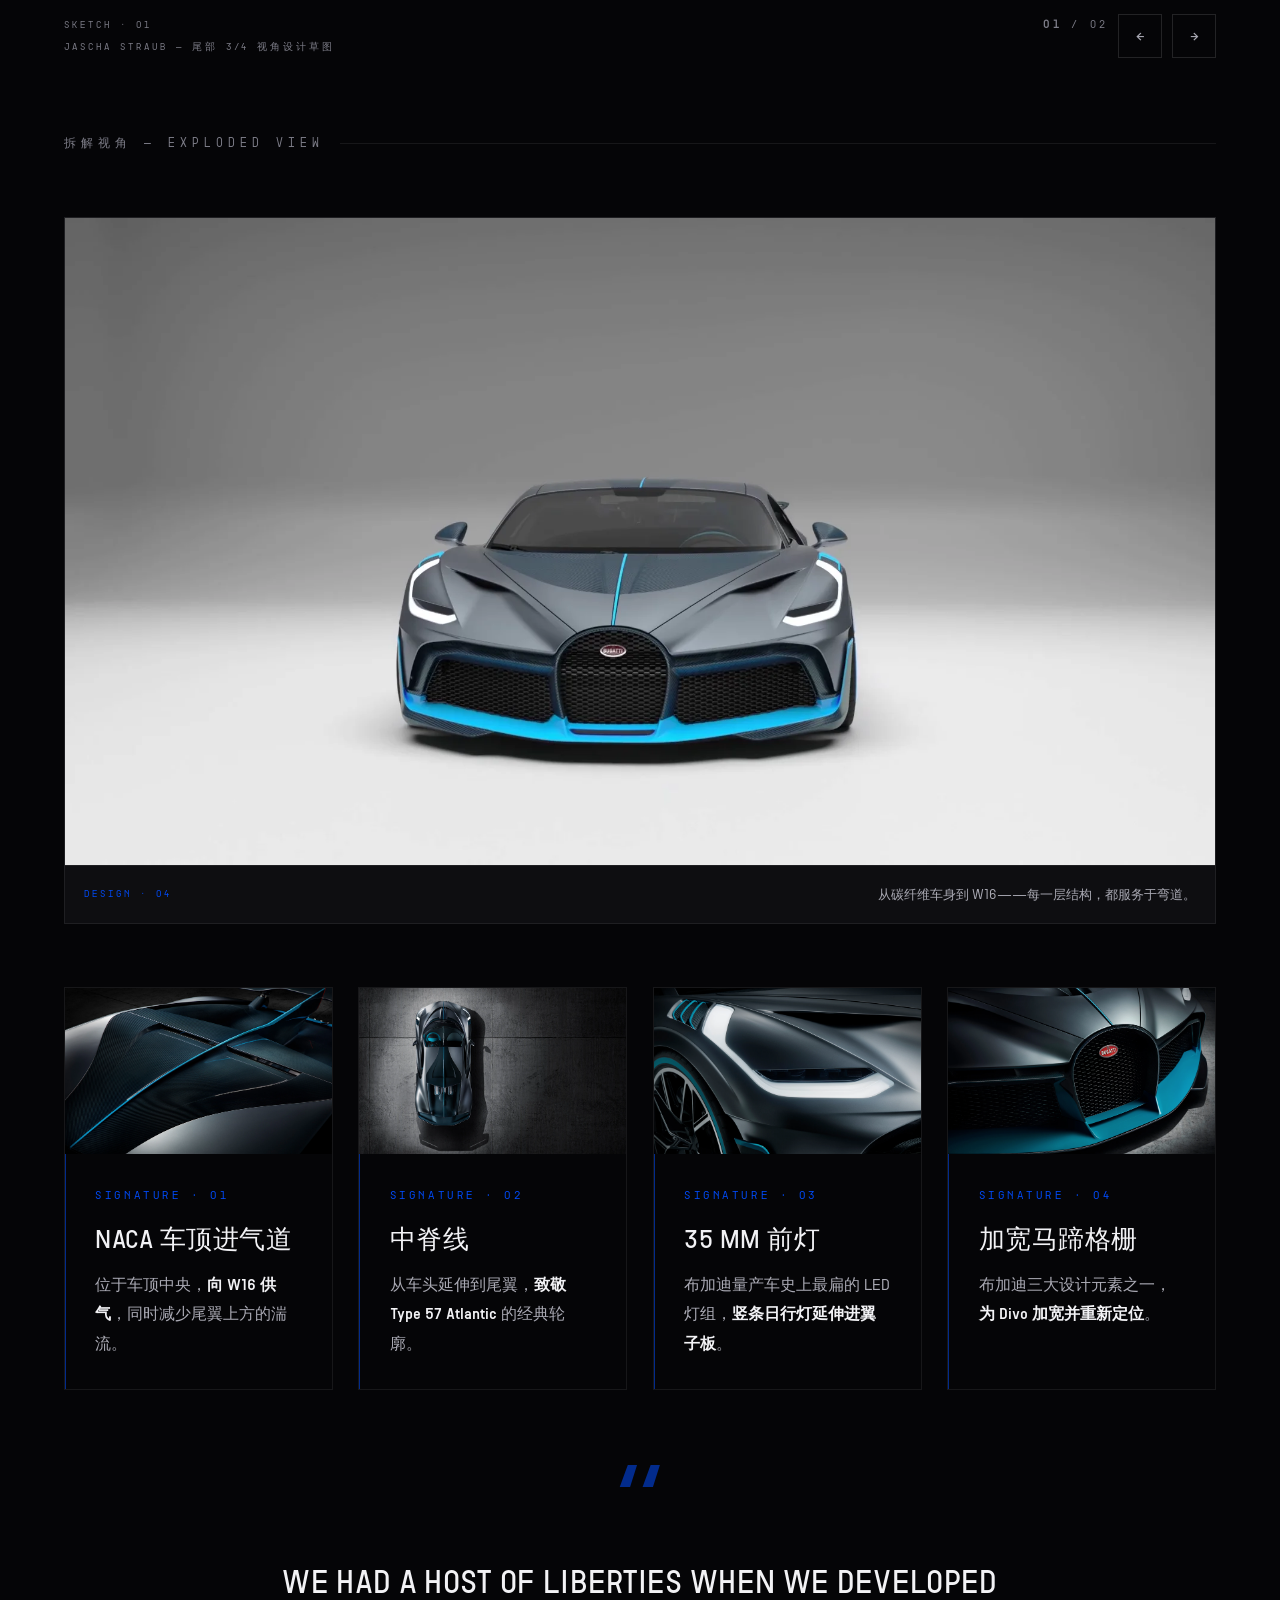
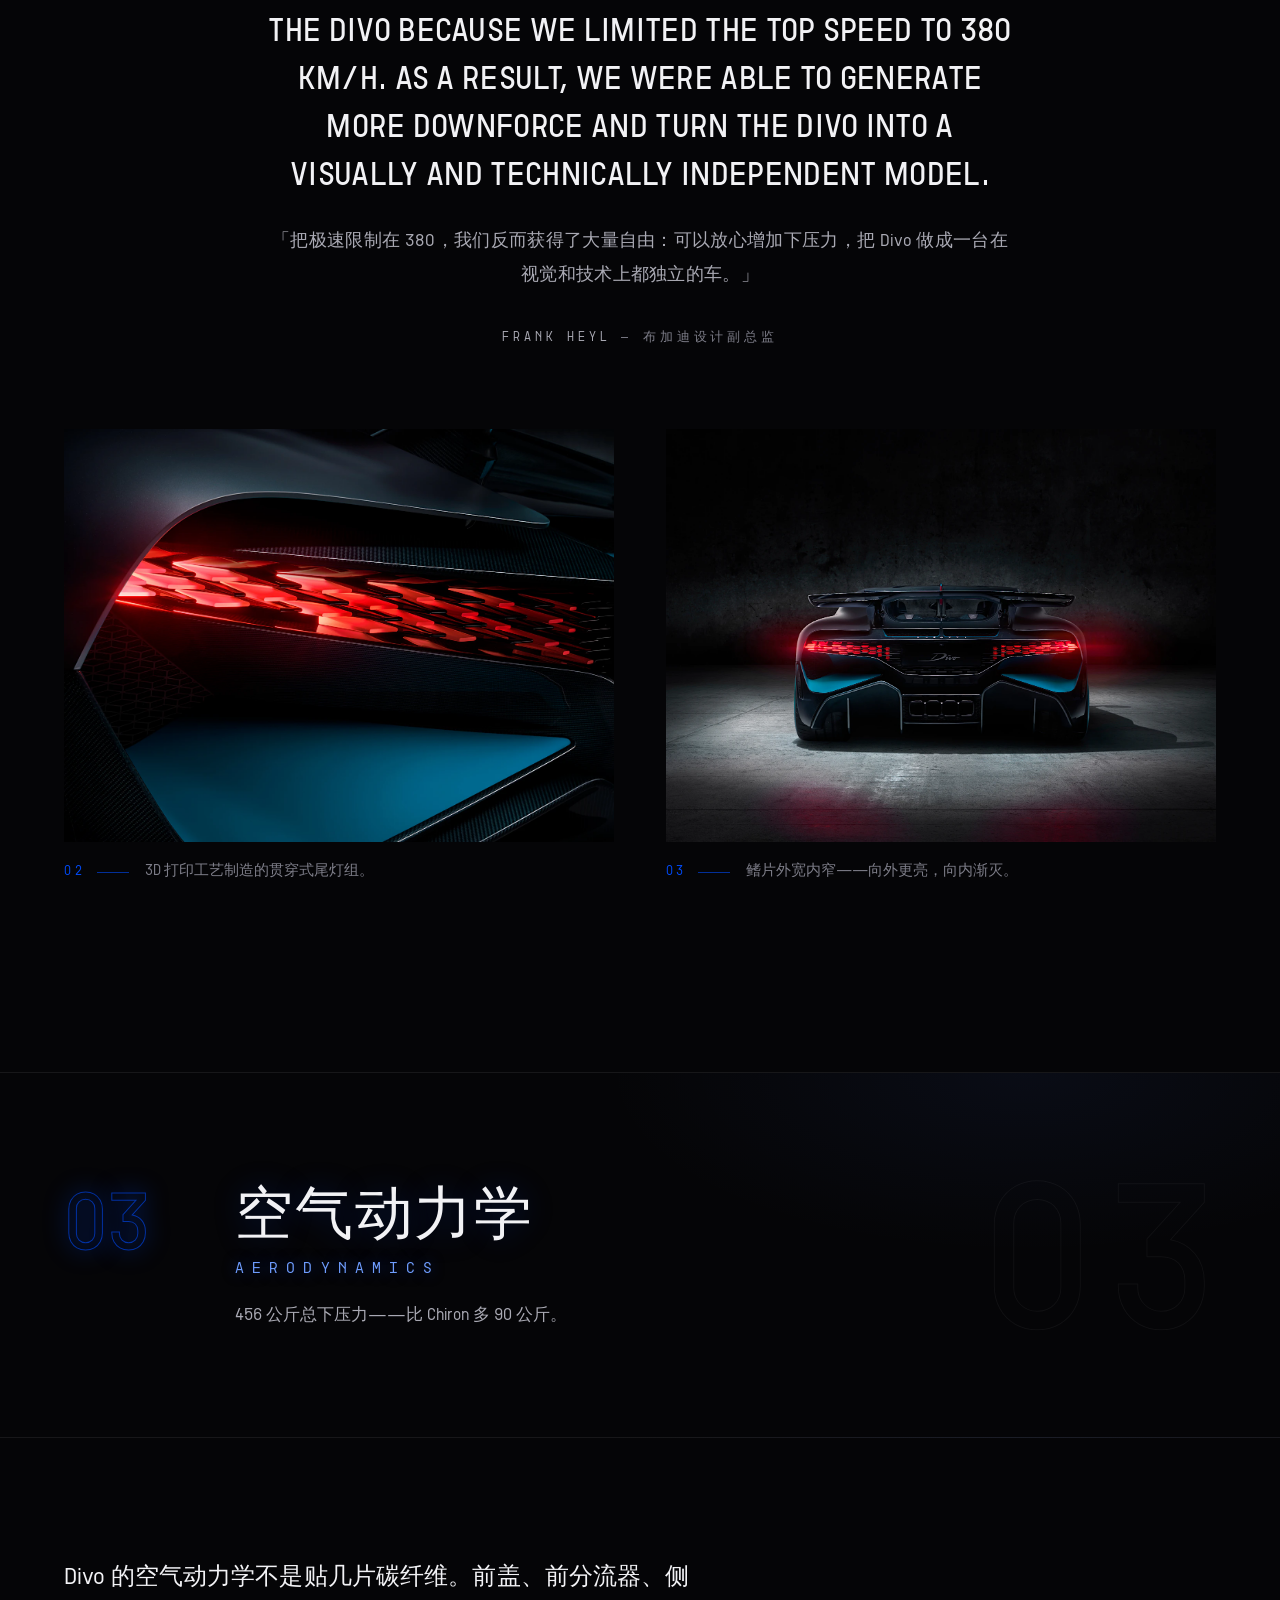
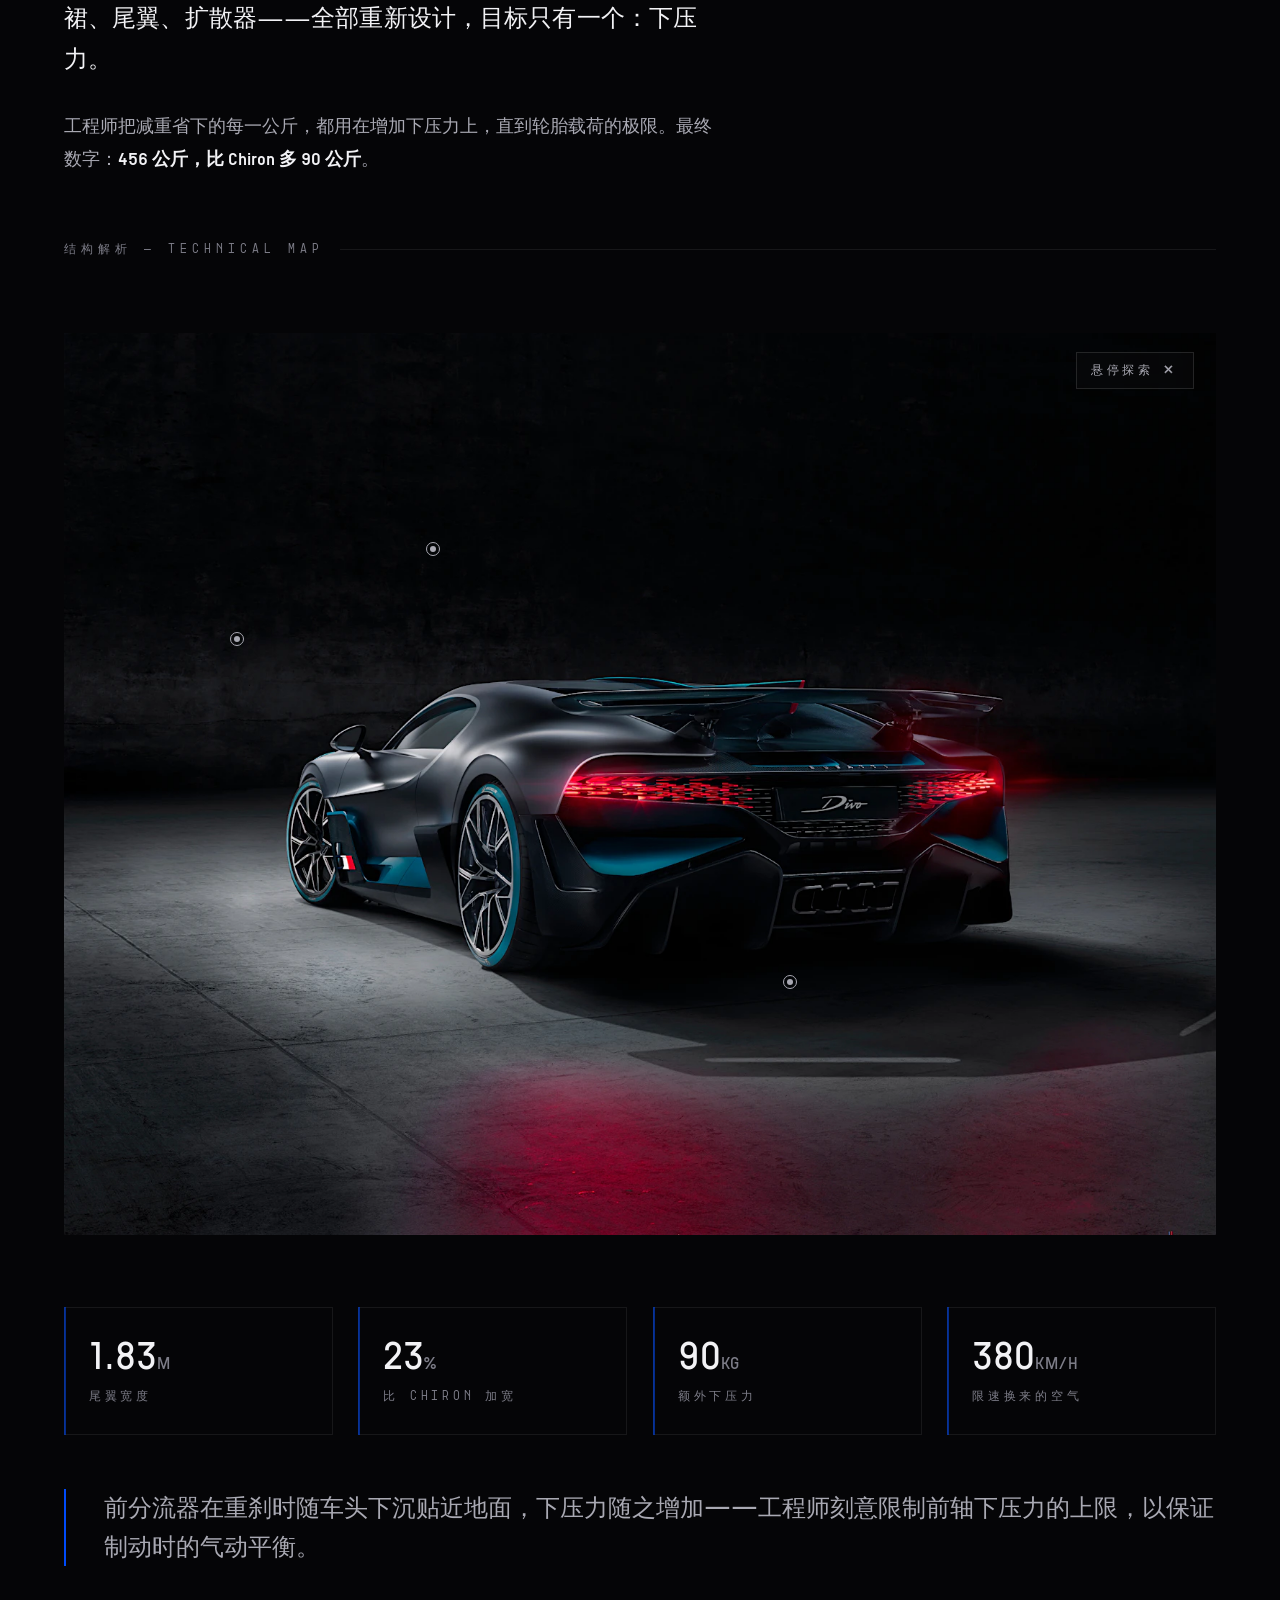
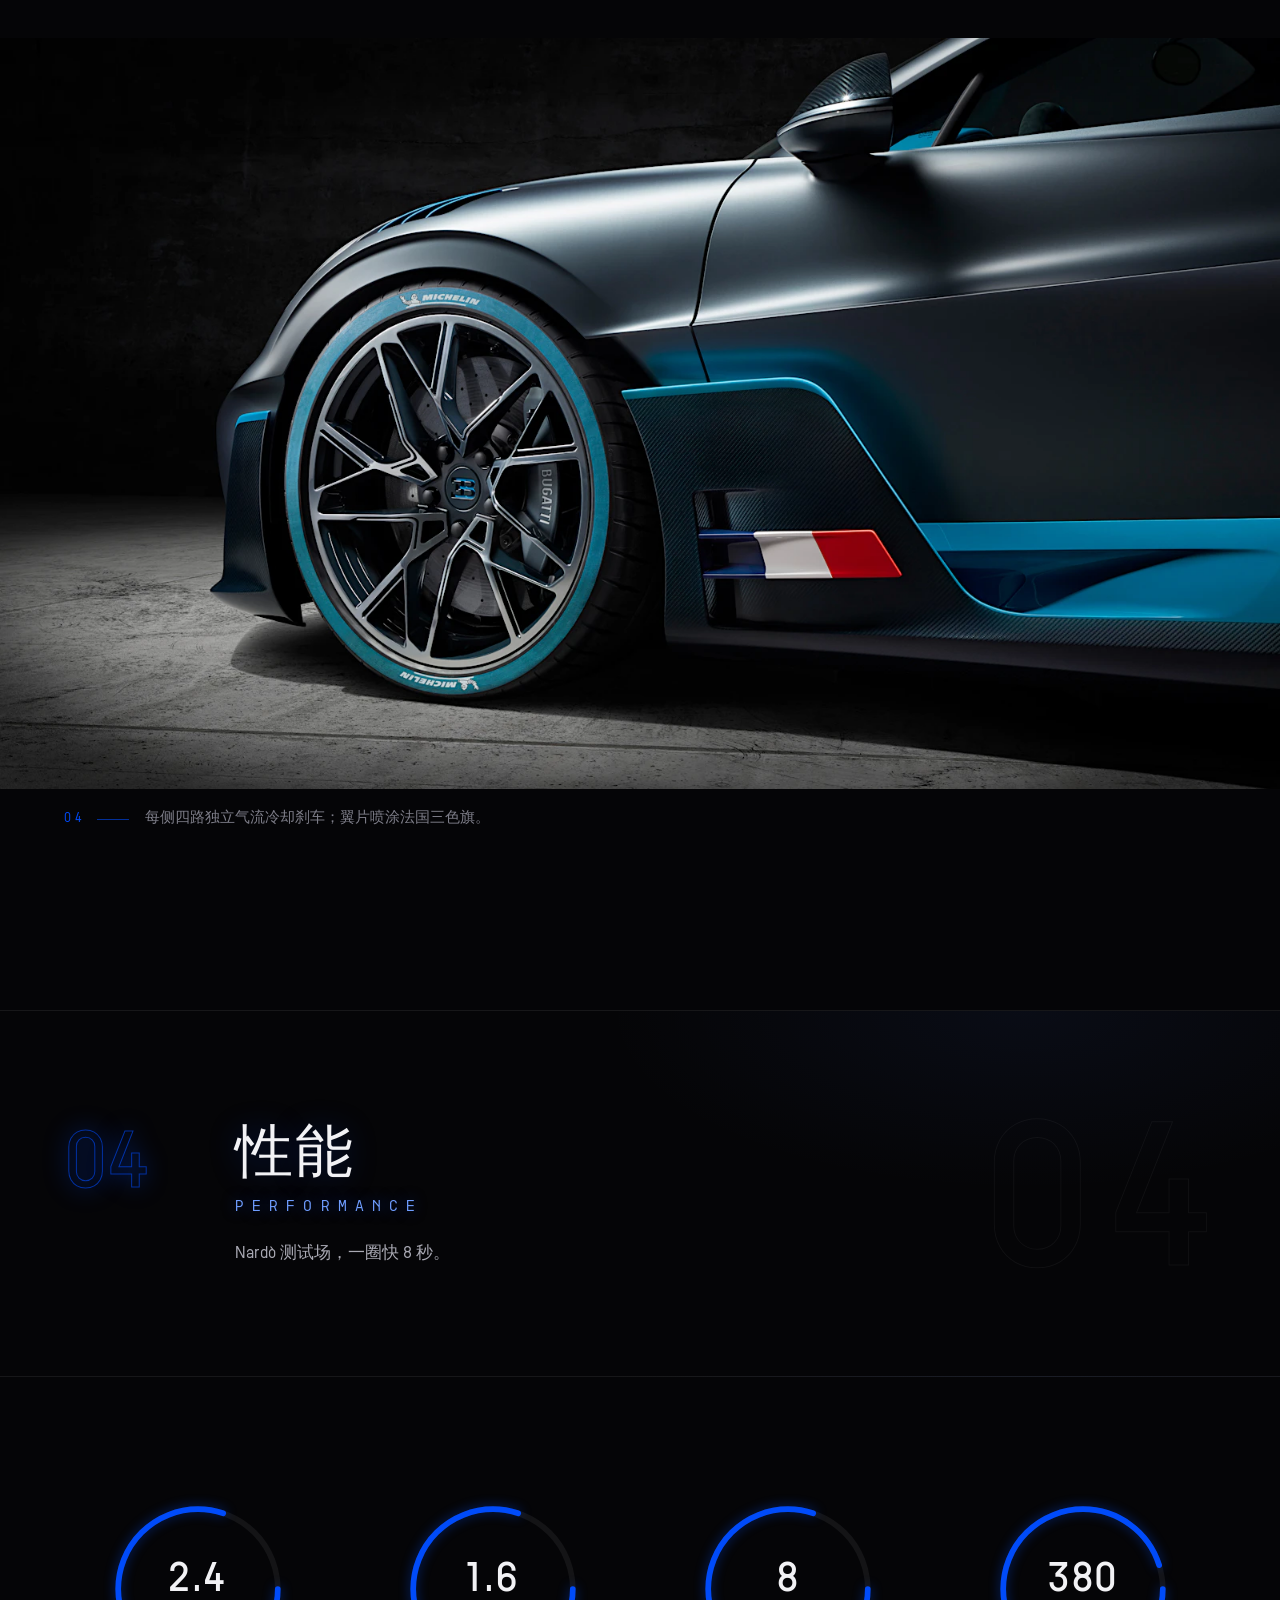
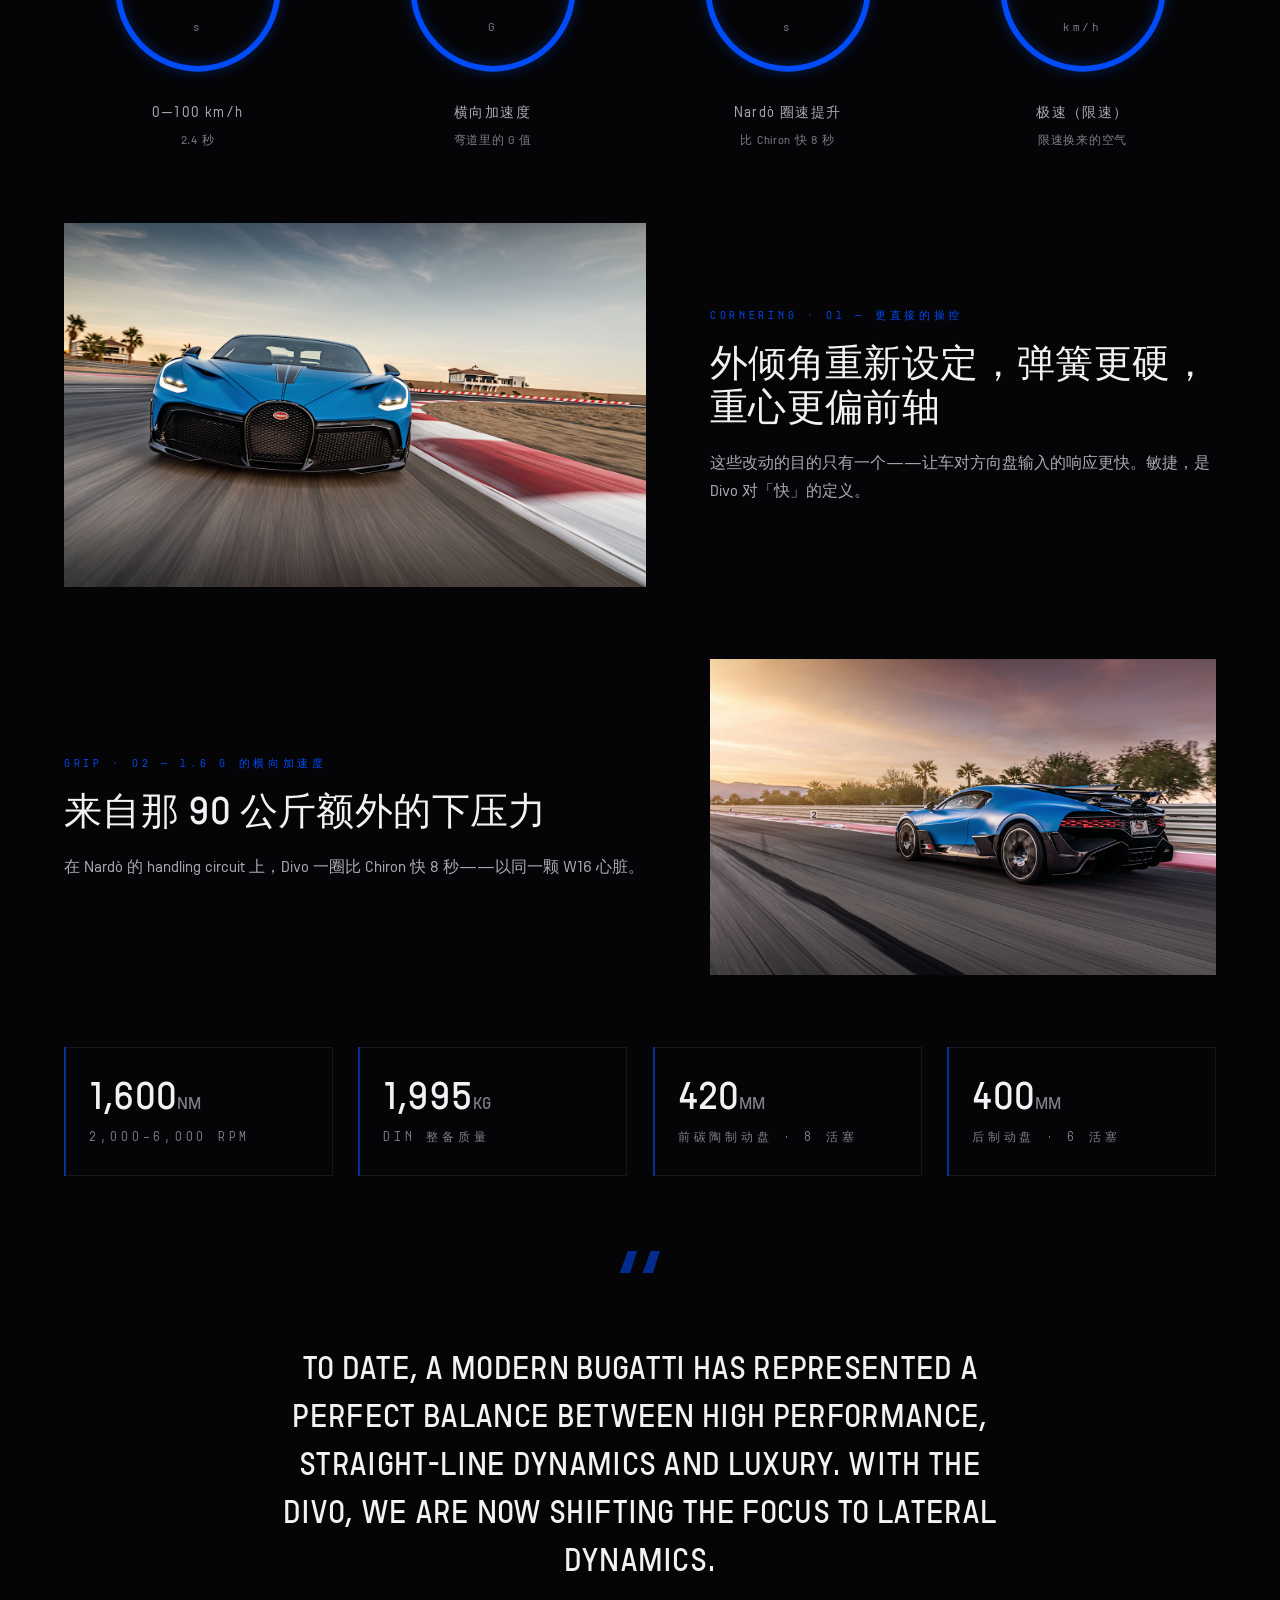
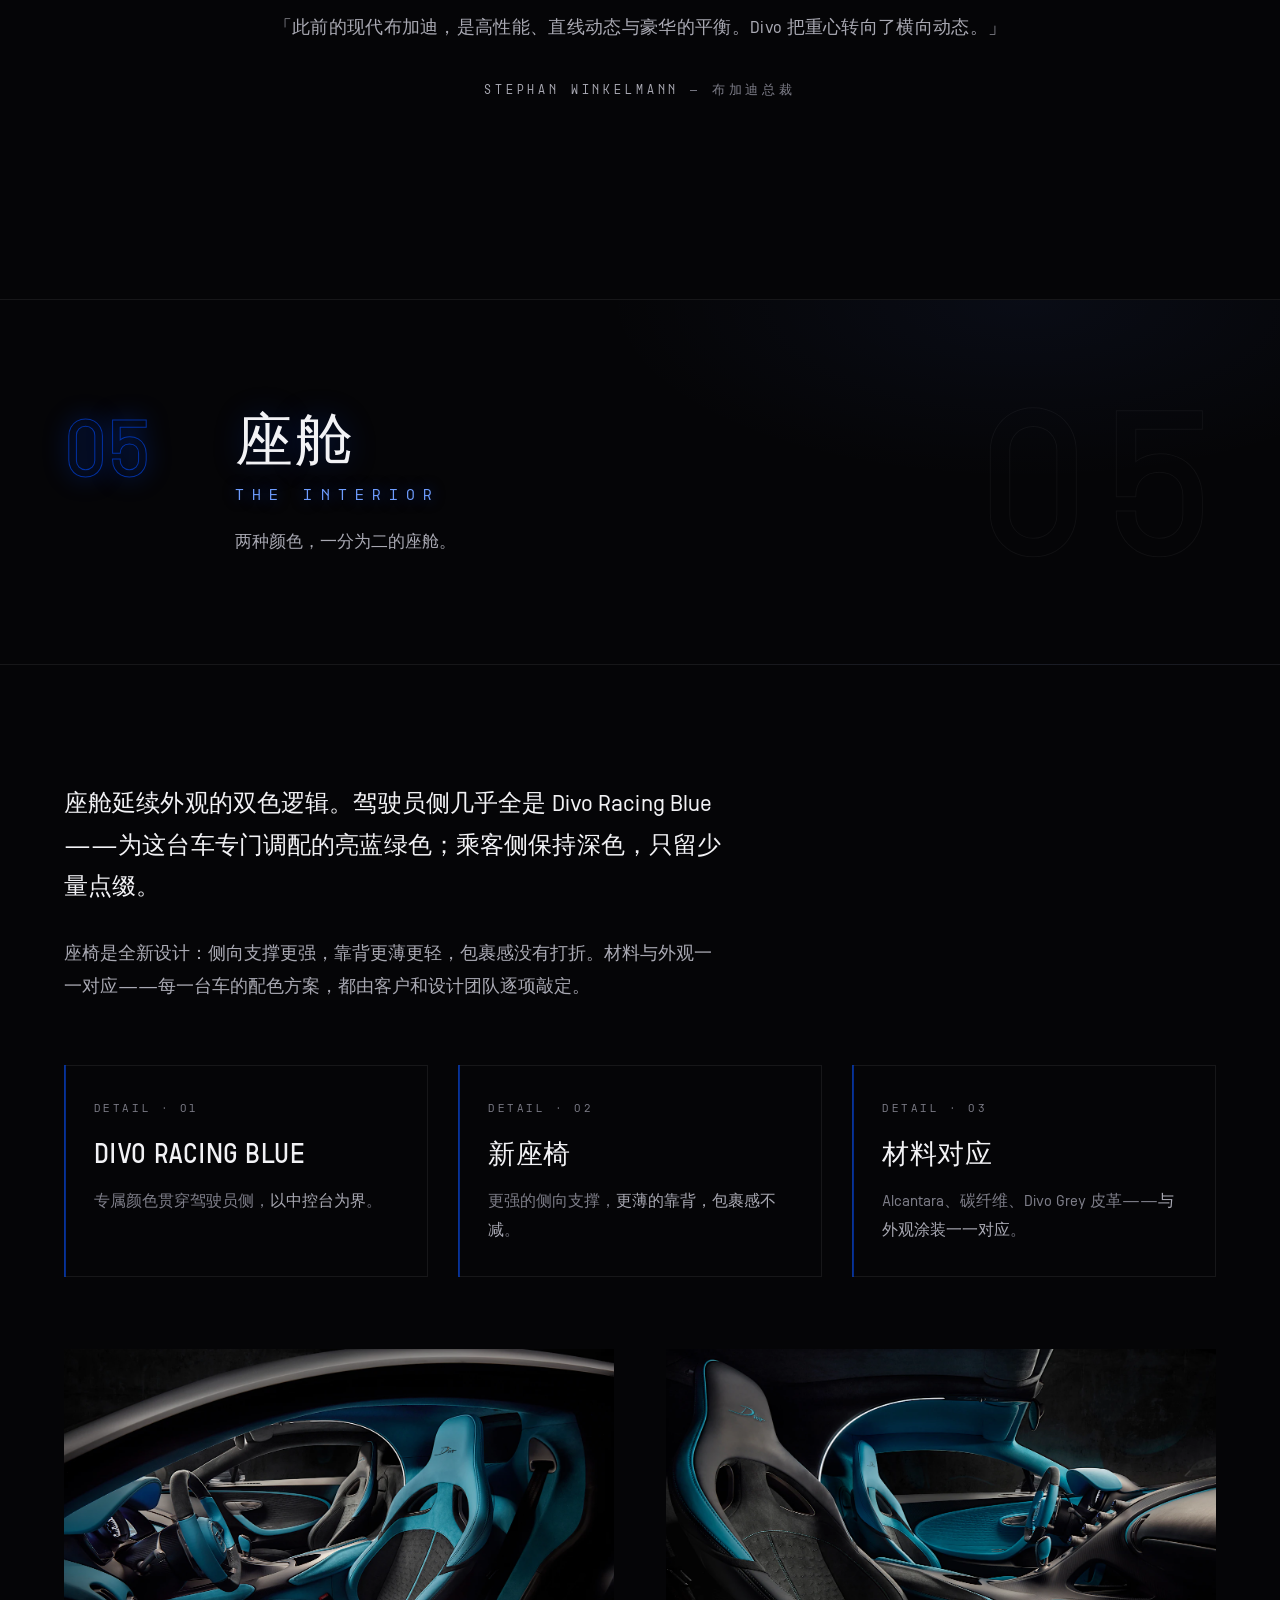
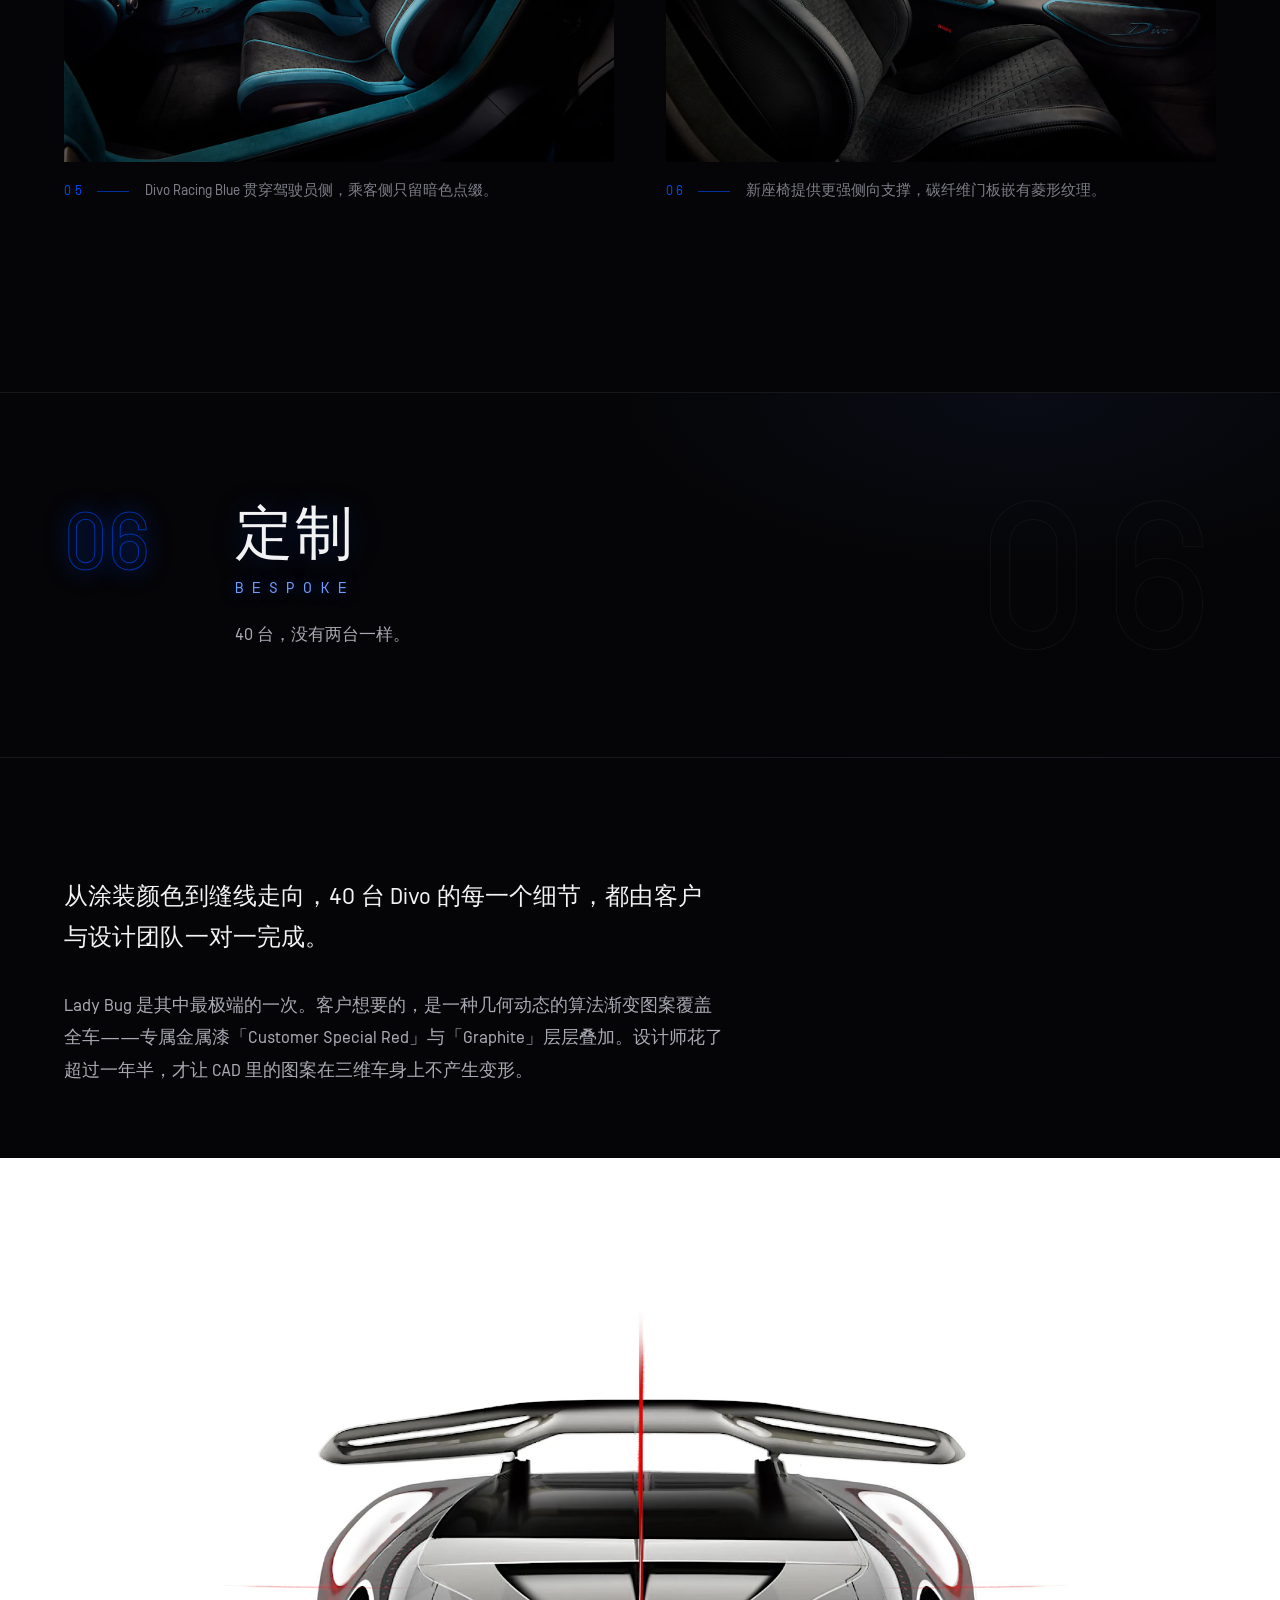
==== commit 617a7f54: "修复手机端 hero 黑边：手机改用静态图（视频超宽素材竖屏裁剪成暗部），桌面保留视频" ====
--- a/index.html
+++ b/index.html
@@ -50,6 +50,7 @@
     <video autoplay muted loop playsinline preload="metadata" poster="img/hero-launch.webp">
       <source src="video/thermal-hero.mp4" type="video/mp4">
     </video>
+    <img class="hero__still" src="img/hero-launch.webp" alt="" aria-hidden="true">
     <div class="hero__veil"></div>
   </div>
   <div class="hero__content">
--- a/css/style.css
+++ b/css/style.css
@@ -277,6 +277,11 @@
 .hero__media { position: absolute; inset: 0; }
 .hero__media video, .hero__media img { width: 100%; height: 100%; object-fit: cover; }
 .hero__media video { filter: brightness(1.3) saturate(.95) contrast(1.04); }
+.hero__still { display: none; }
+@media (max-width: 640px) {
+  .hero__media video { display: none; }
+  .hero__still { display: block; }
+}
 .hero__veil {
   position: absolute; inset: 0;
   background:
@@ -1582,6 +1587,7 @@
 /* 移动端 */
 @media (max-width: 640px) {
   .dcards { grid-template-columns: 1fr; }
+  .stats { grid-template-columns: 1fr; }
   .footer__top { flex-direction: column; align-items: flex-start; gap: 14px; }
   .footer__links { flex-wrap: wrap; gap: 16px; }
   .footer__contact-btns { flex-direction: column; width: 100%; margin-left: 0; }
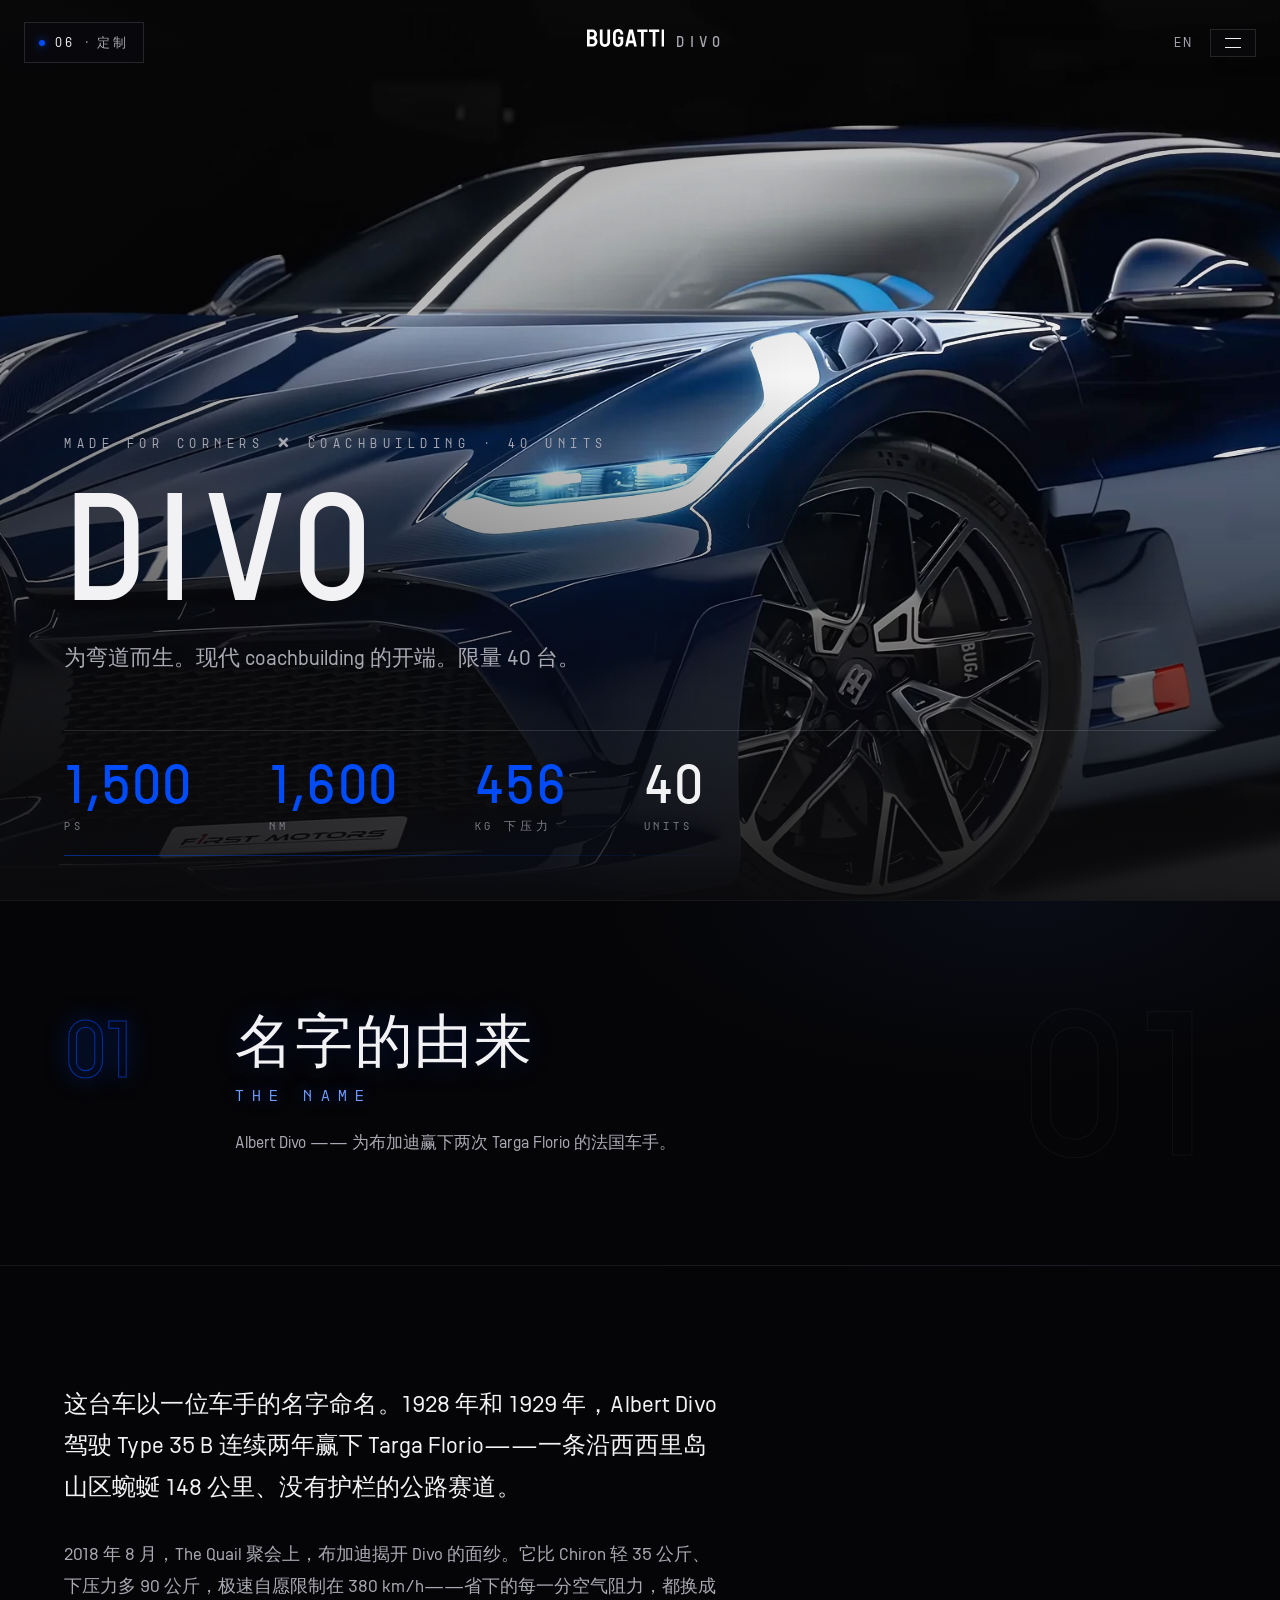
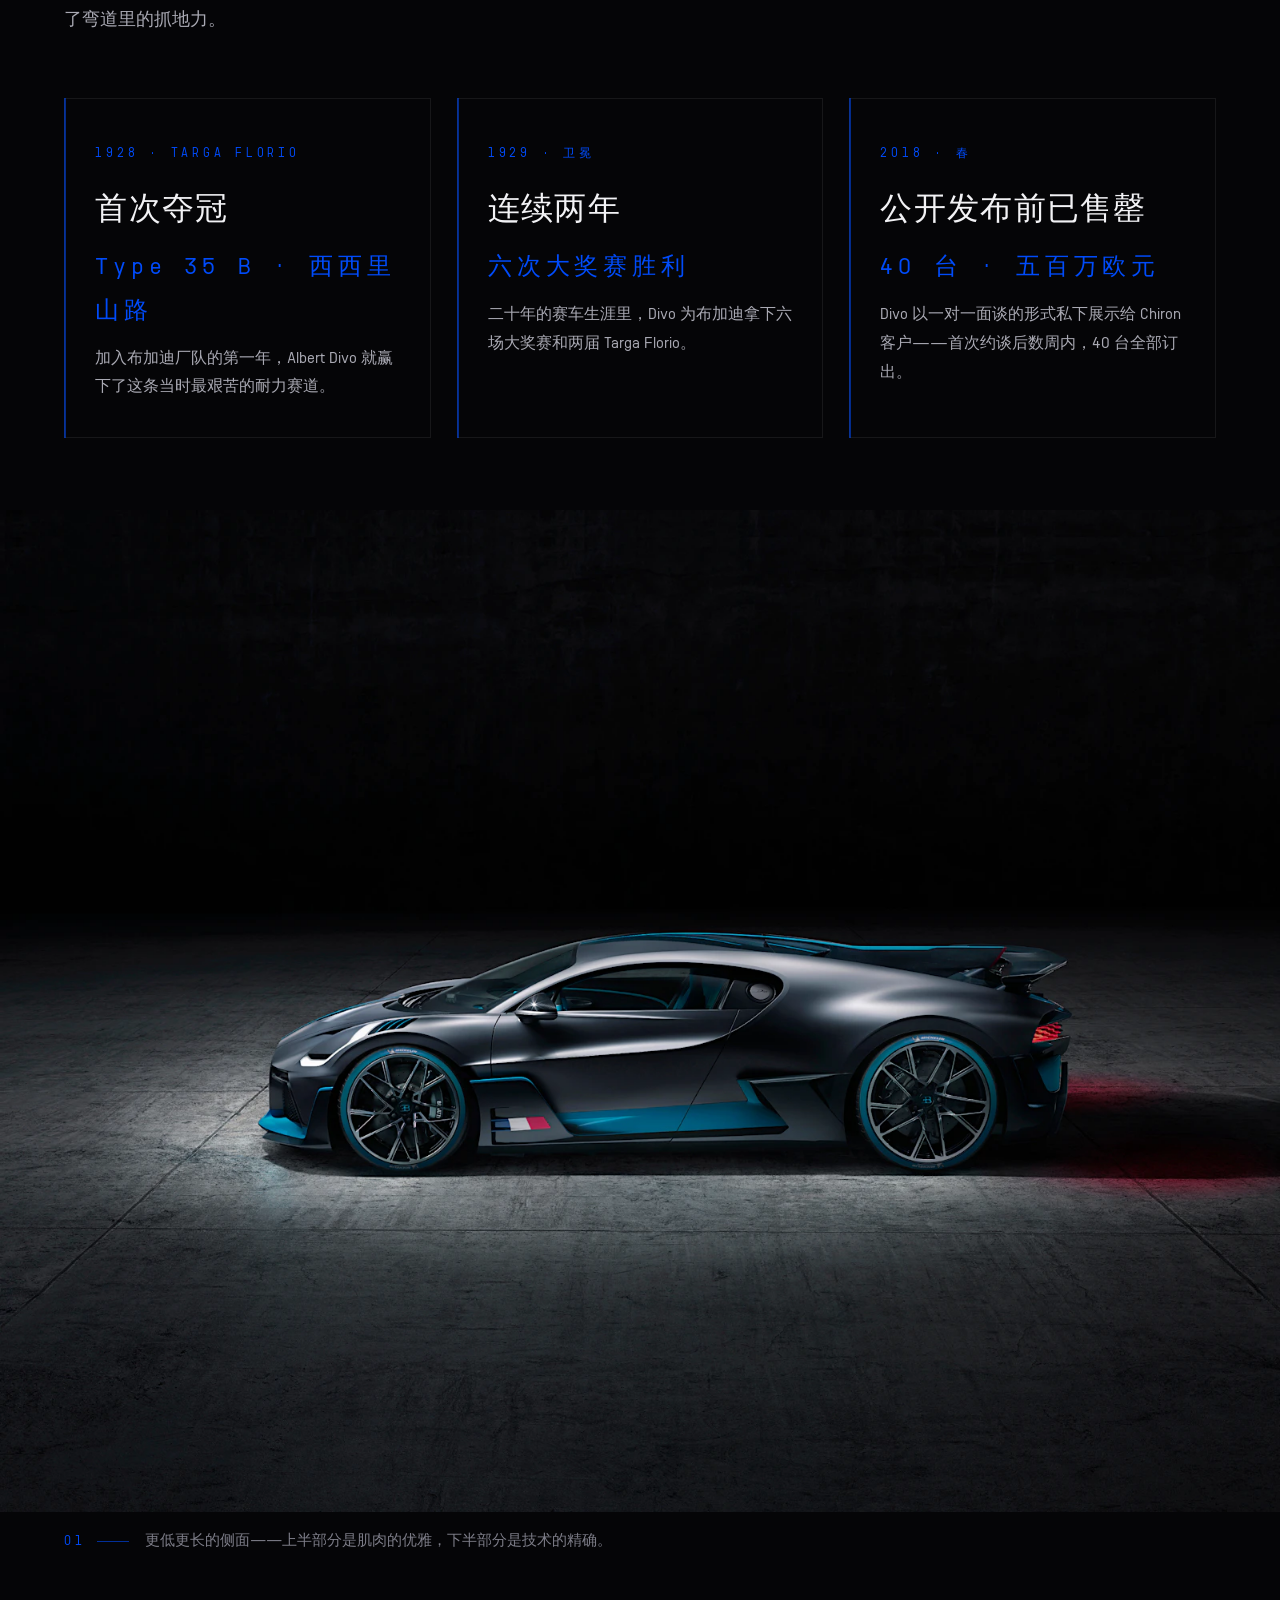
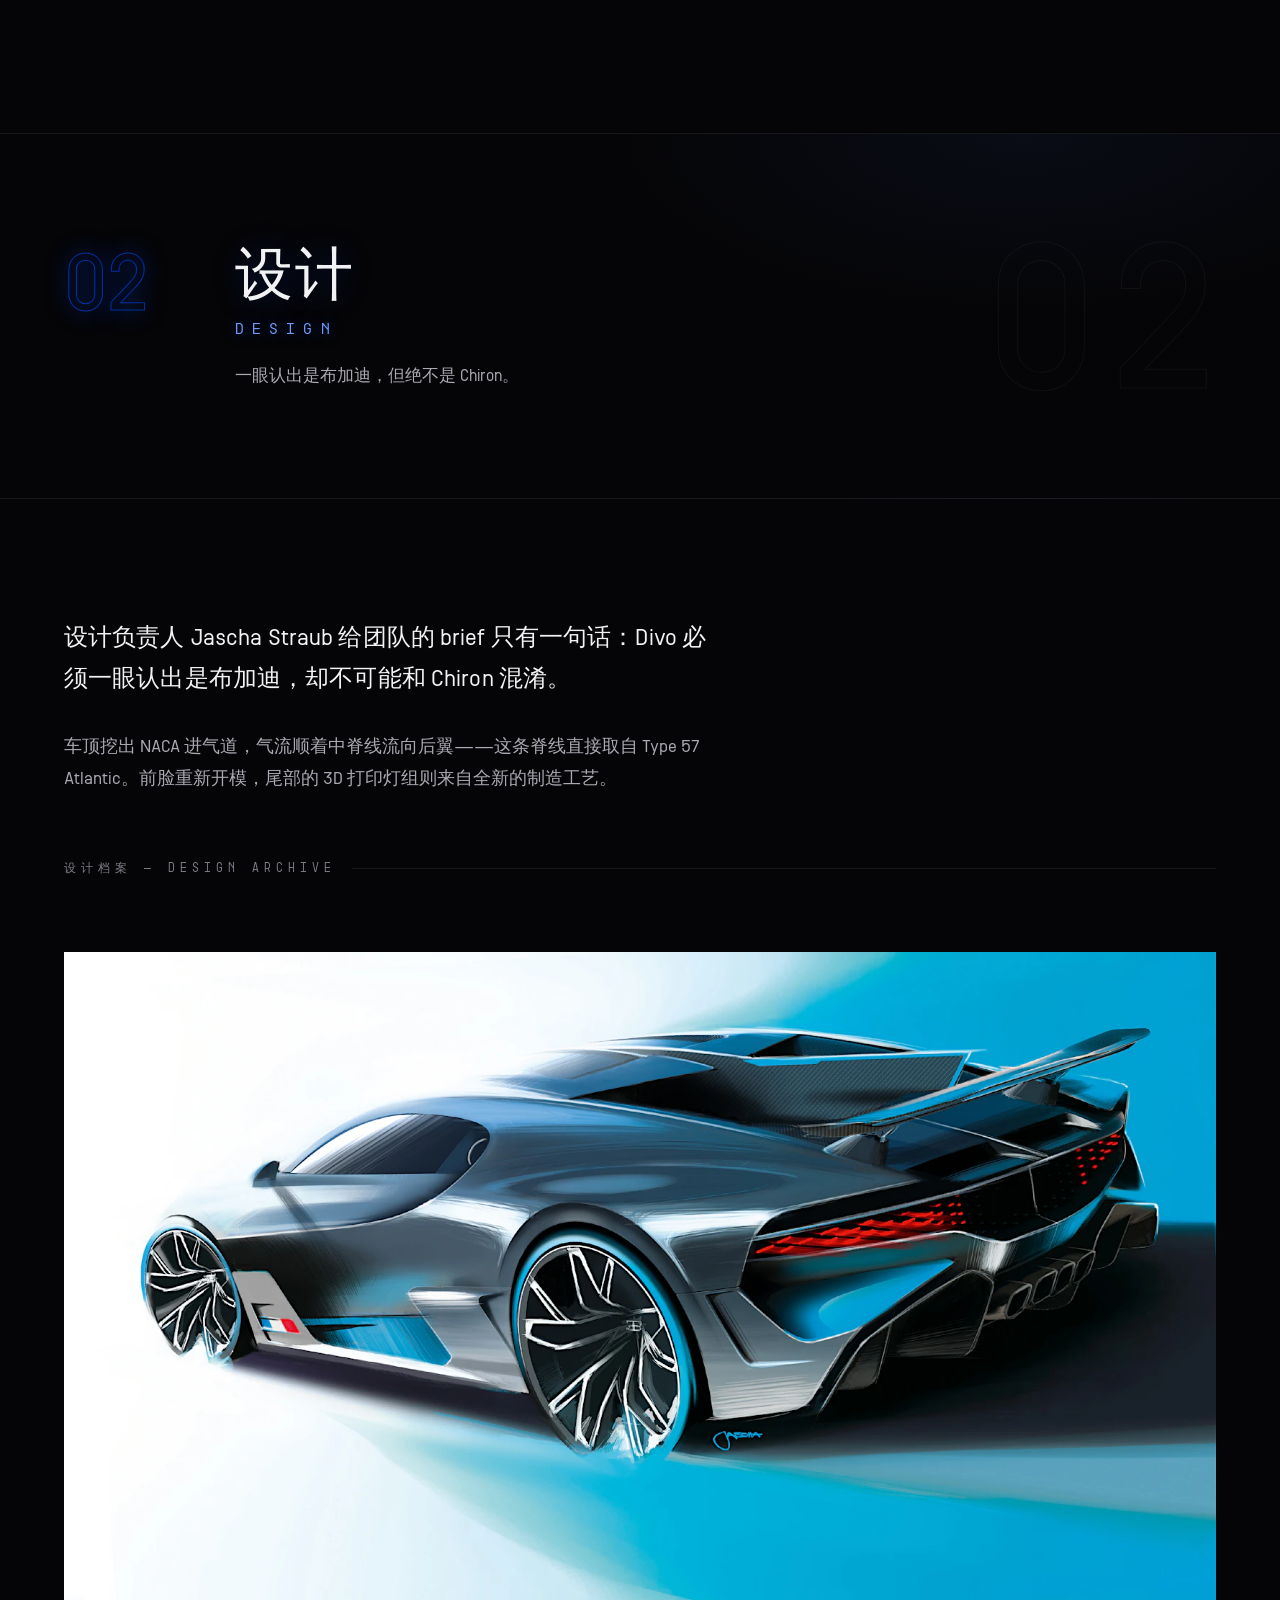
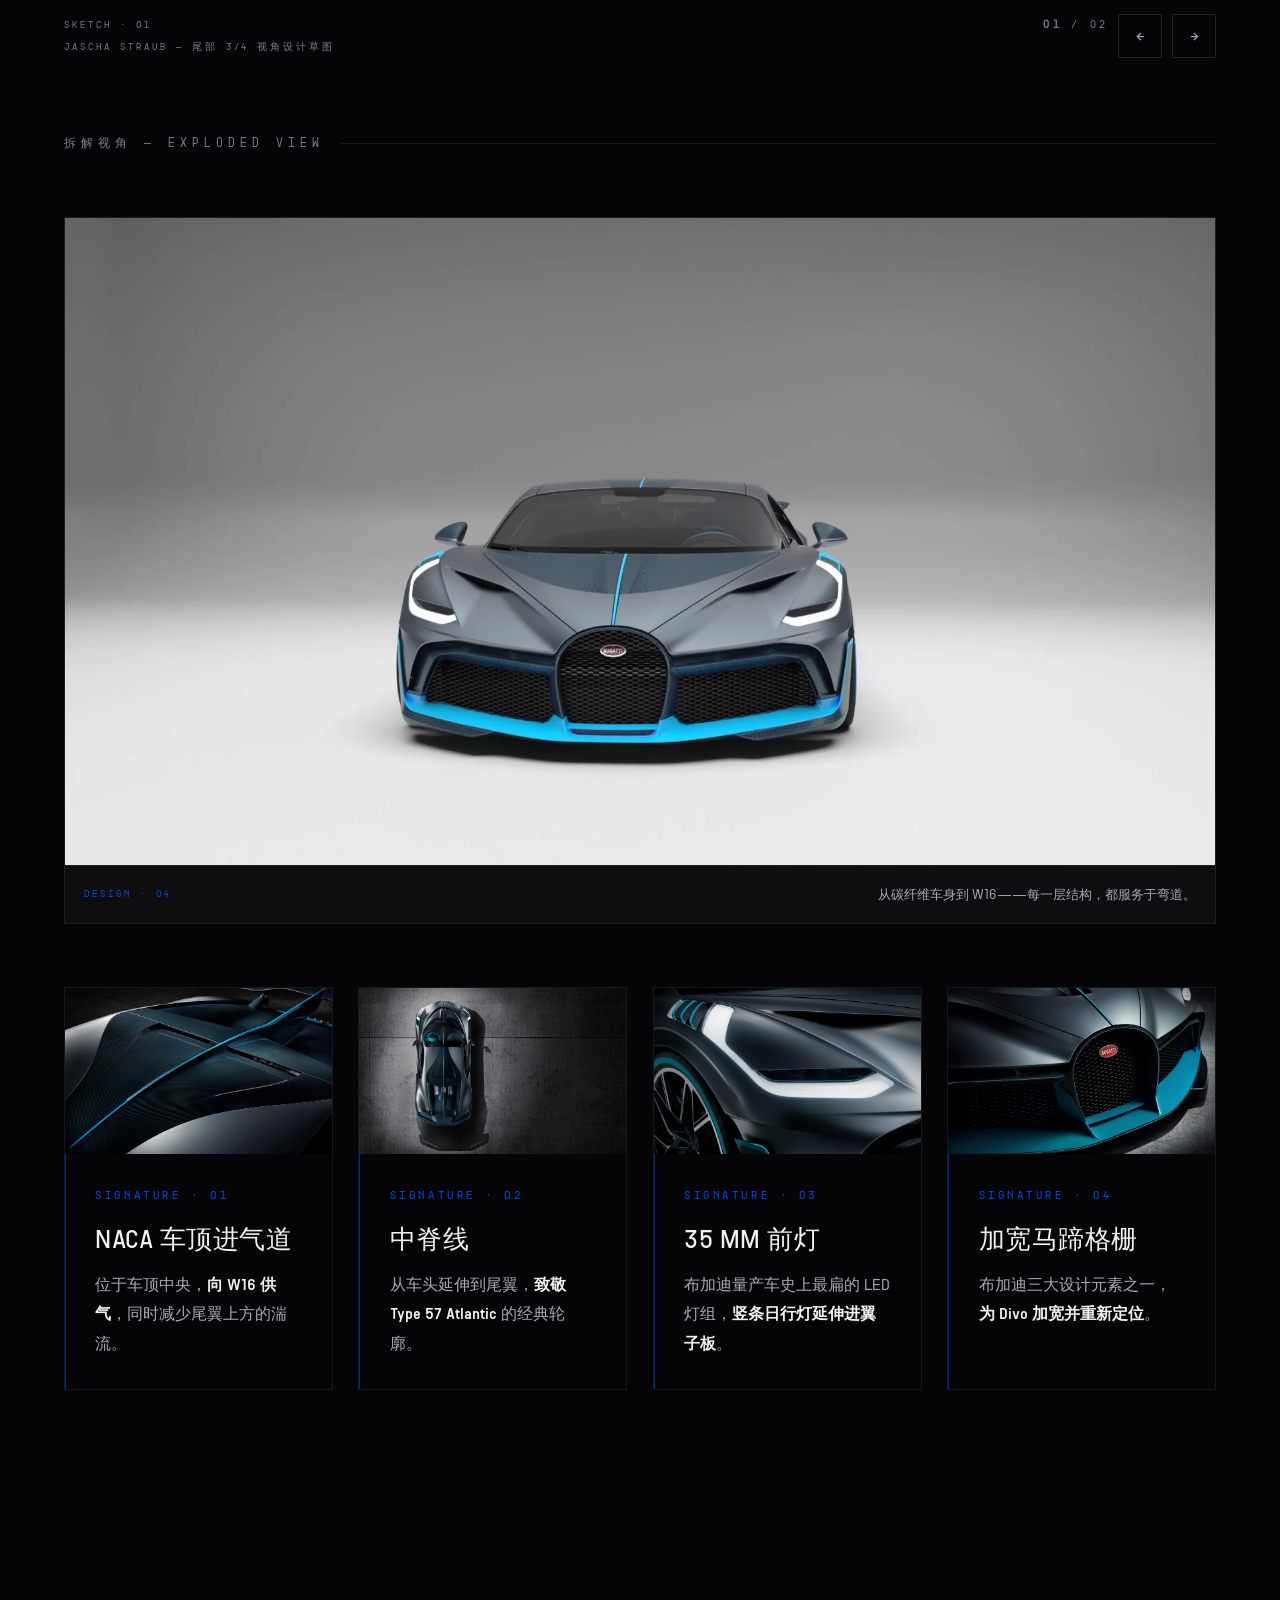
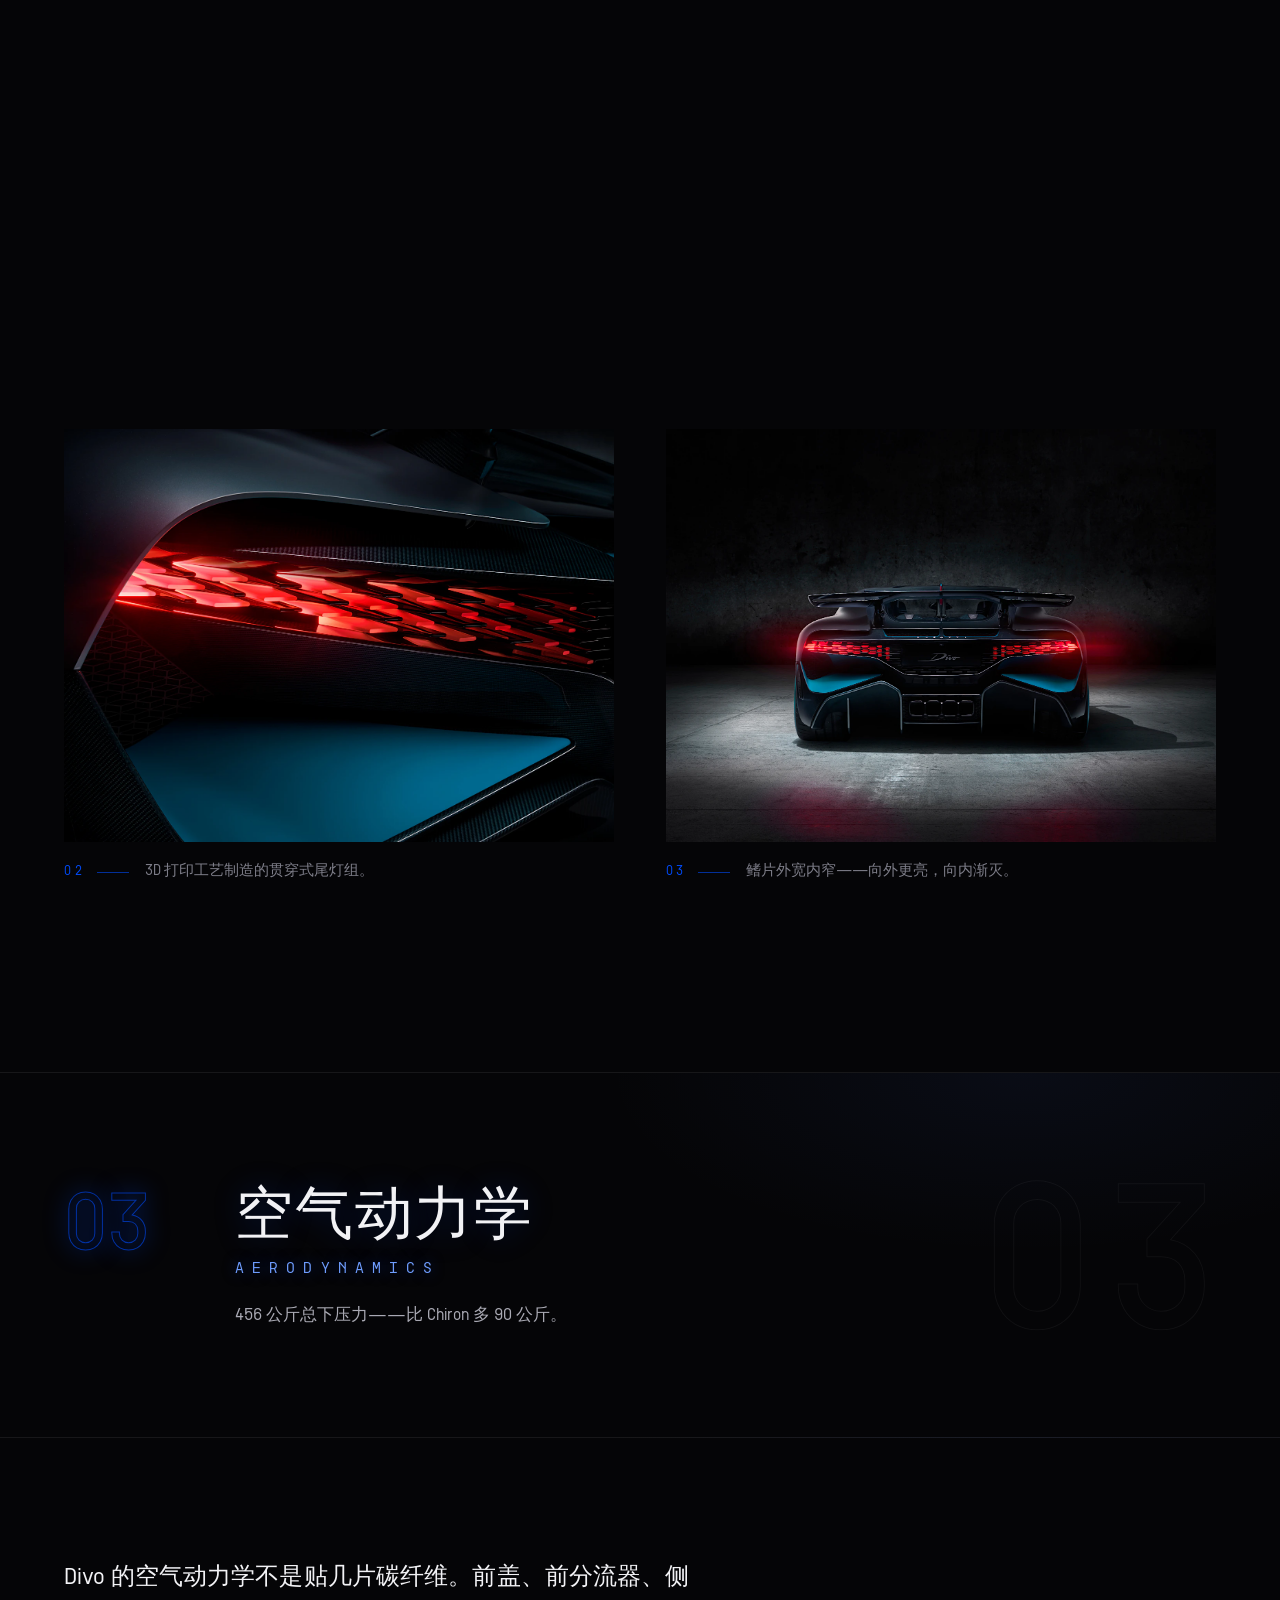
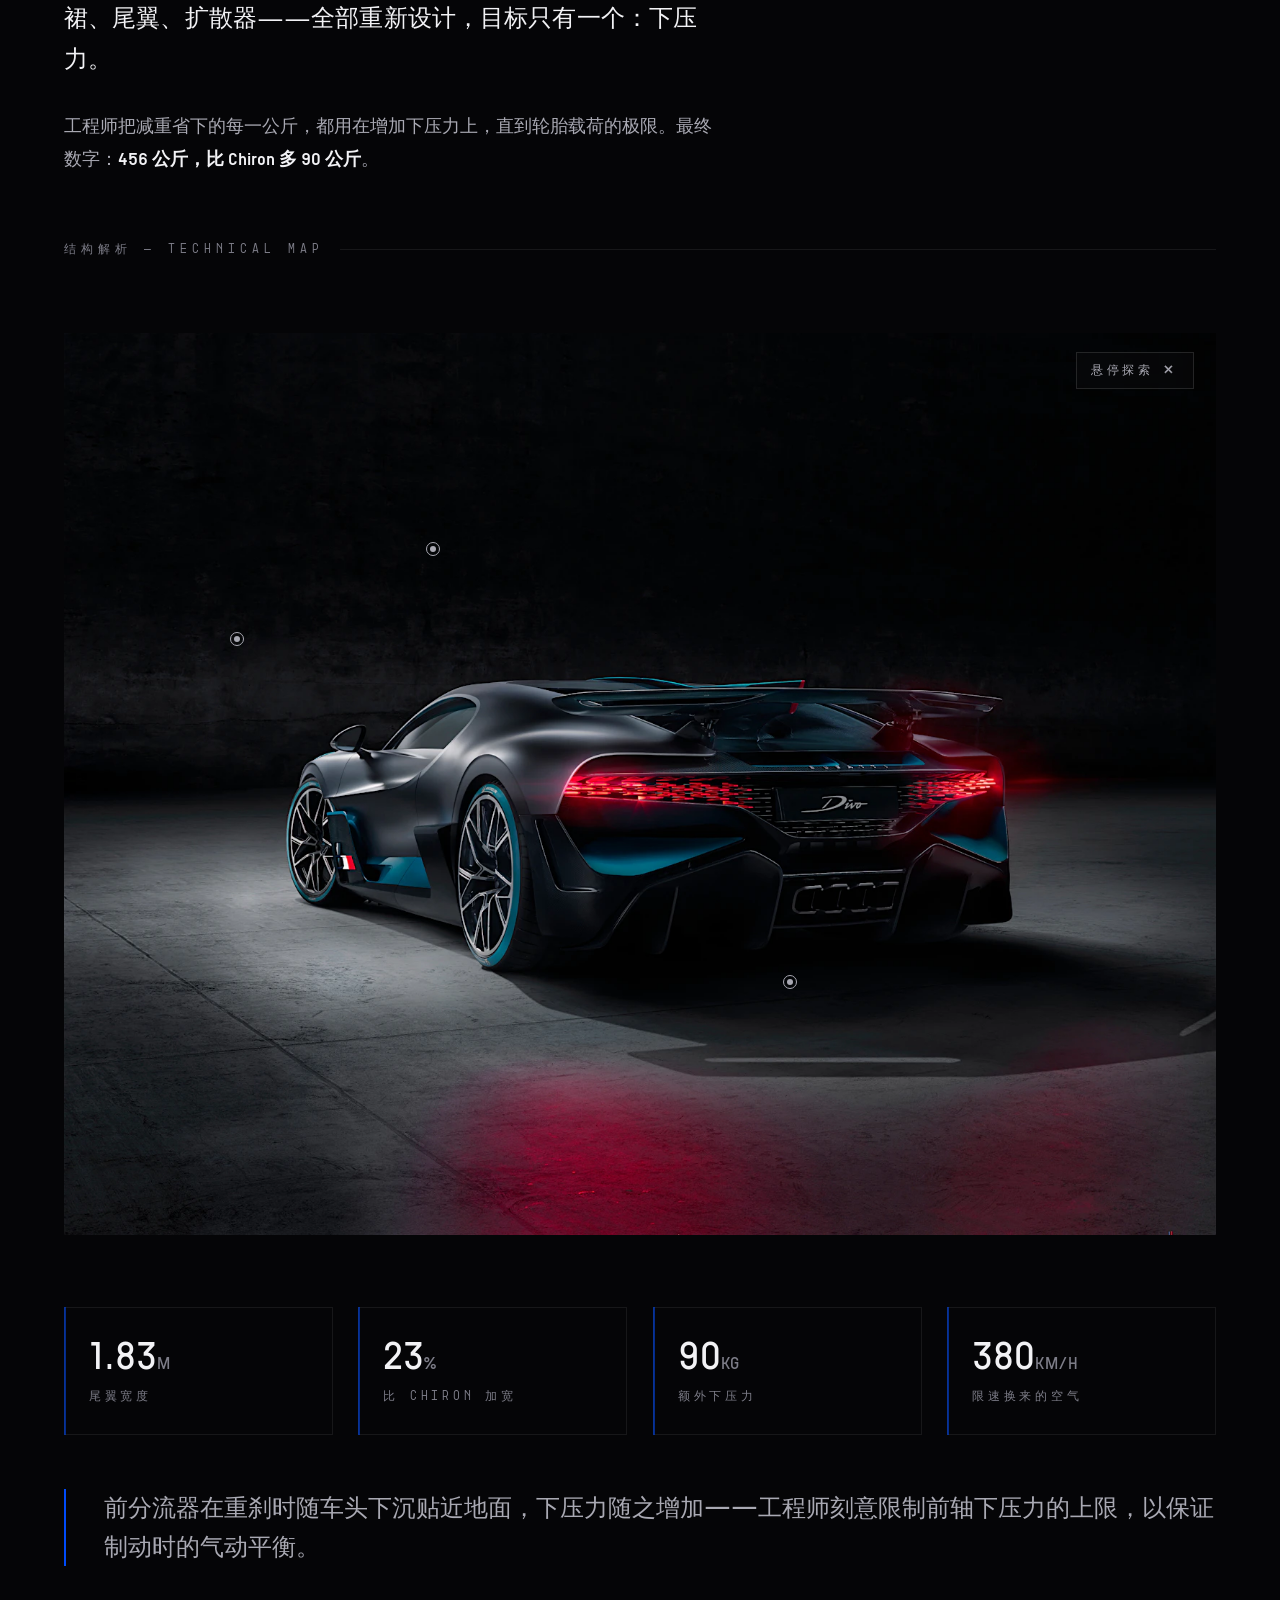
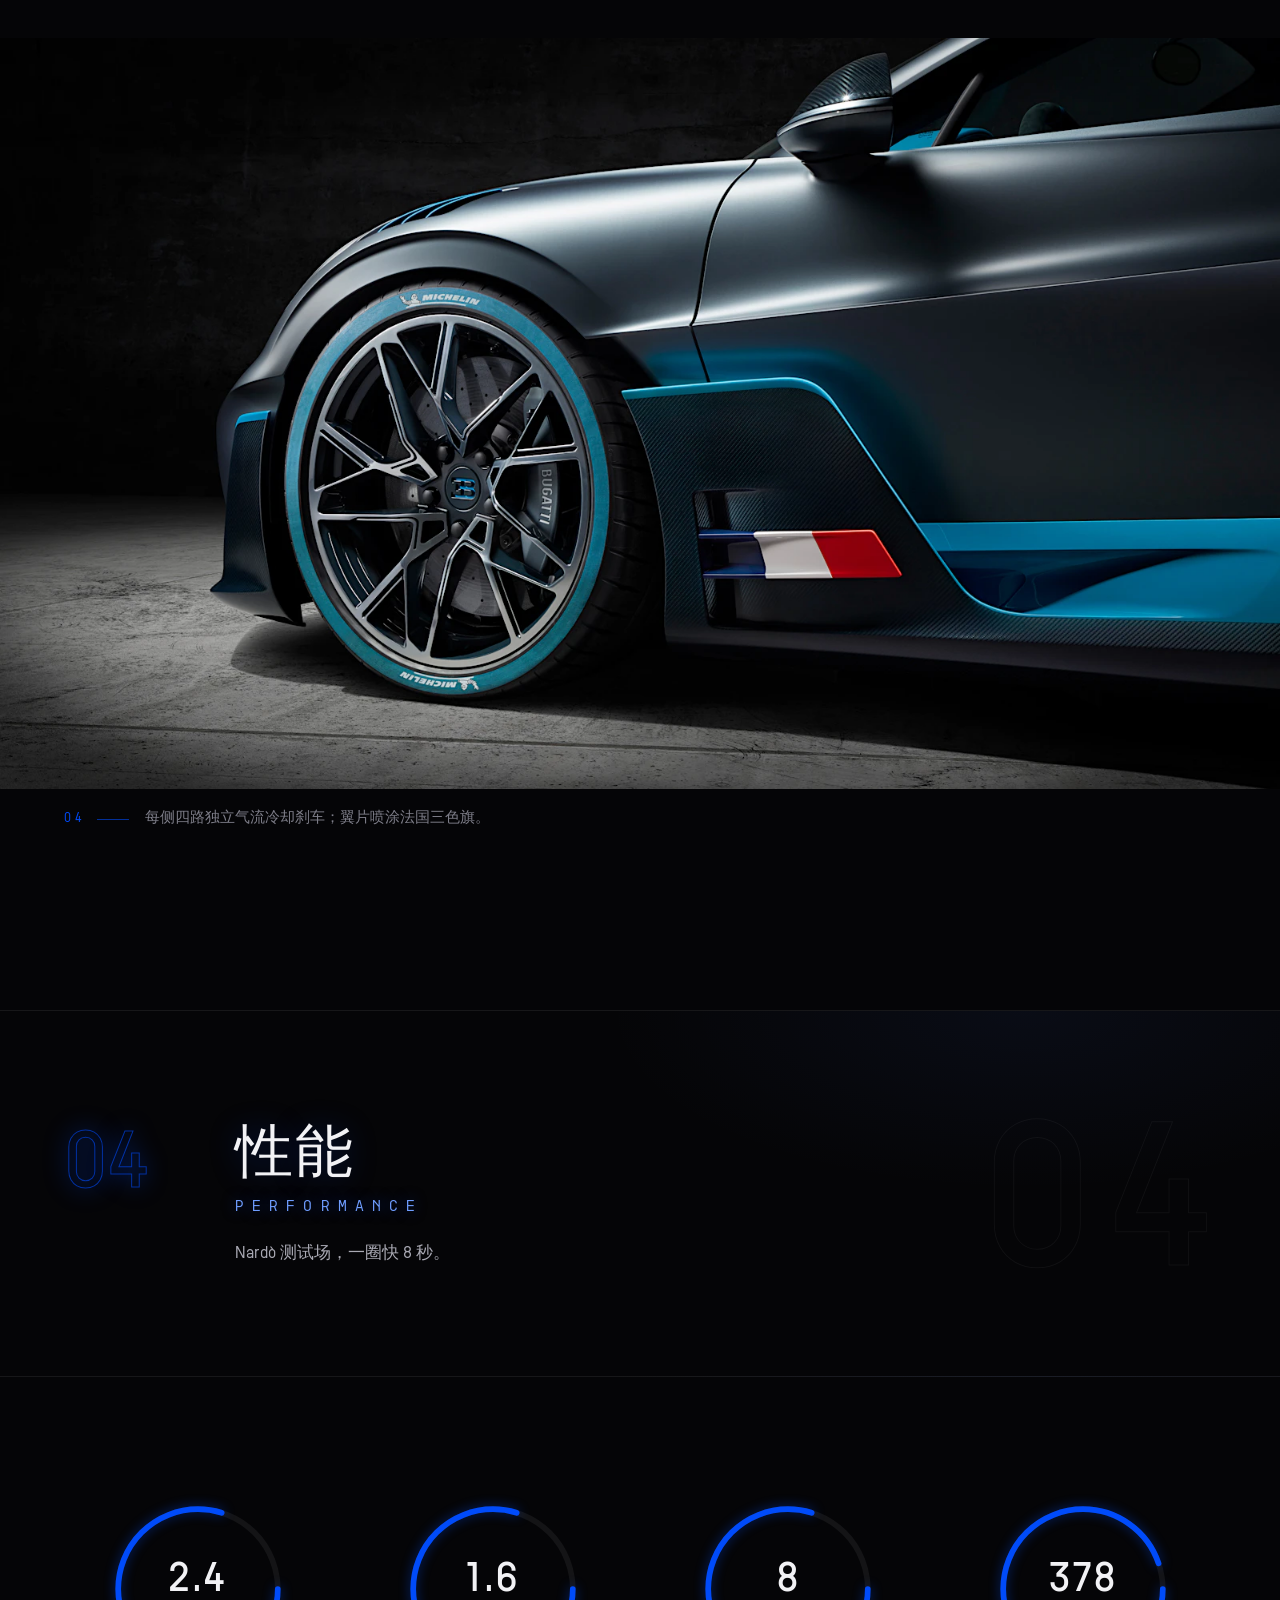
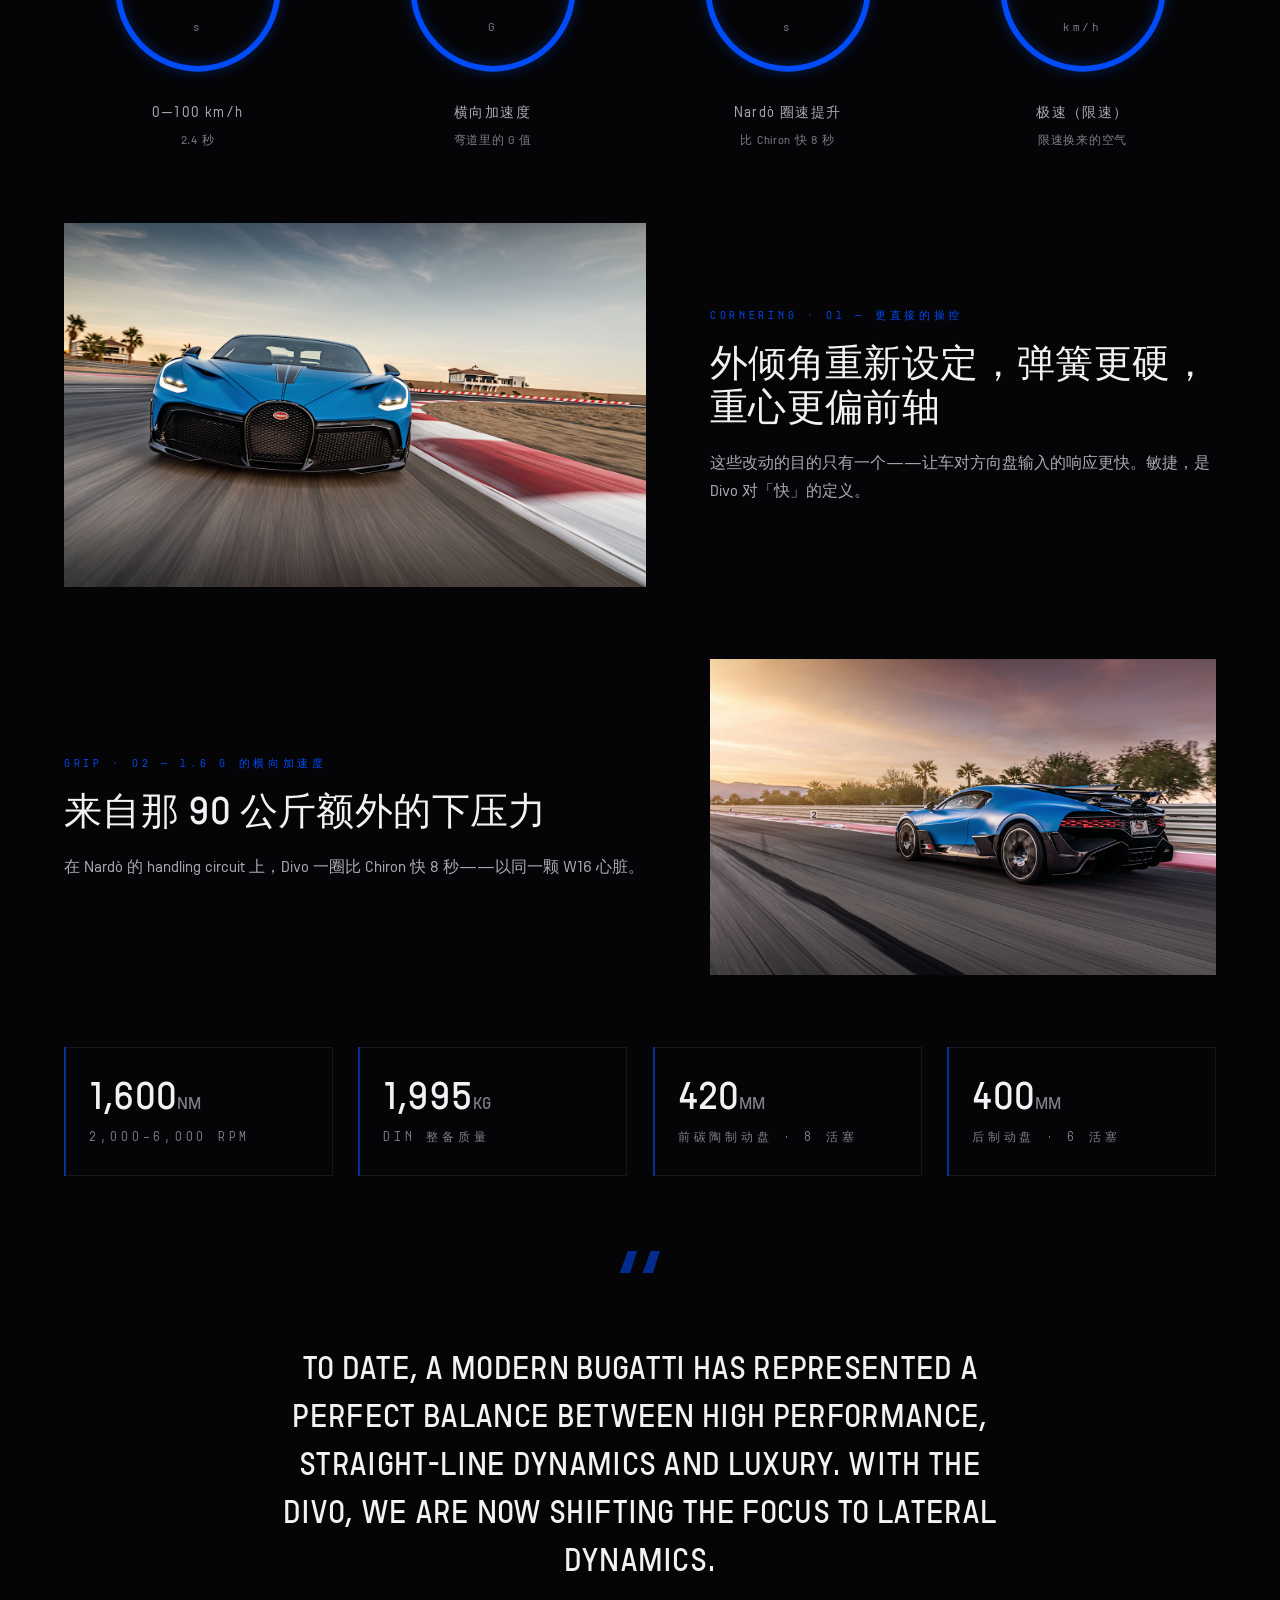
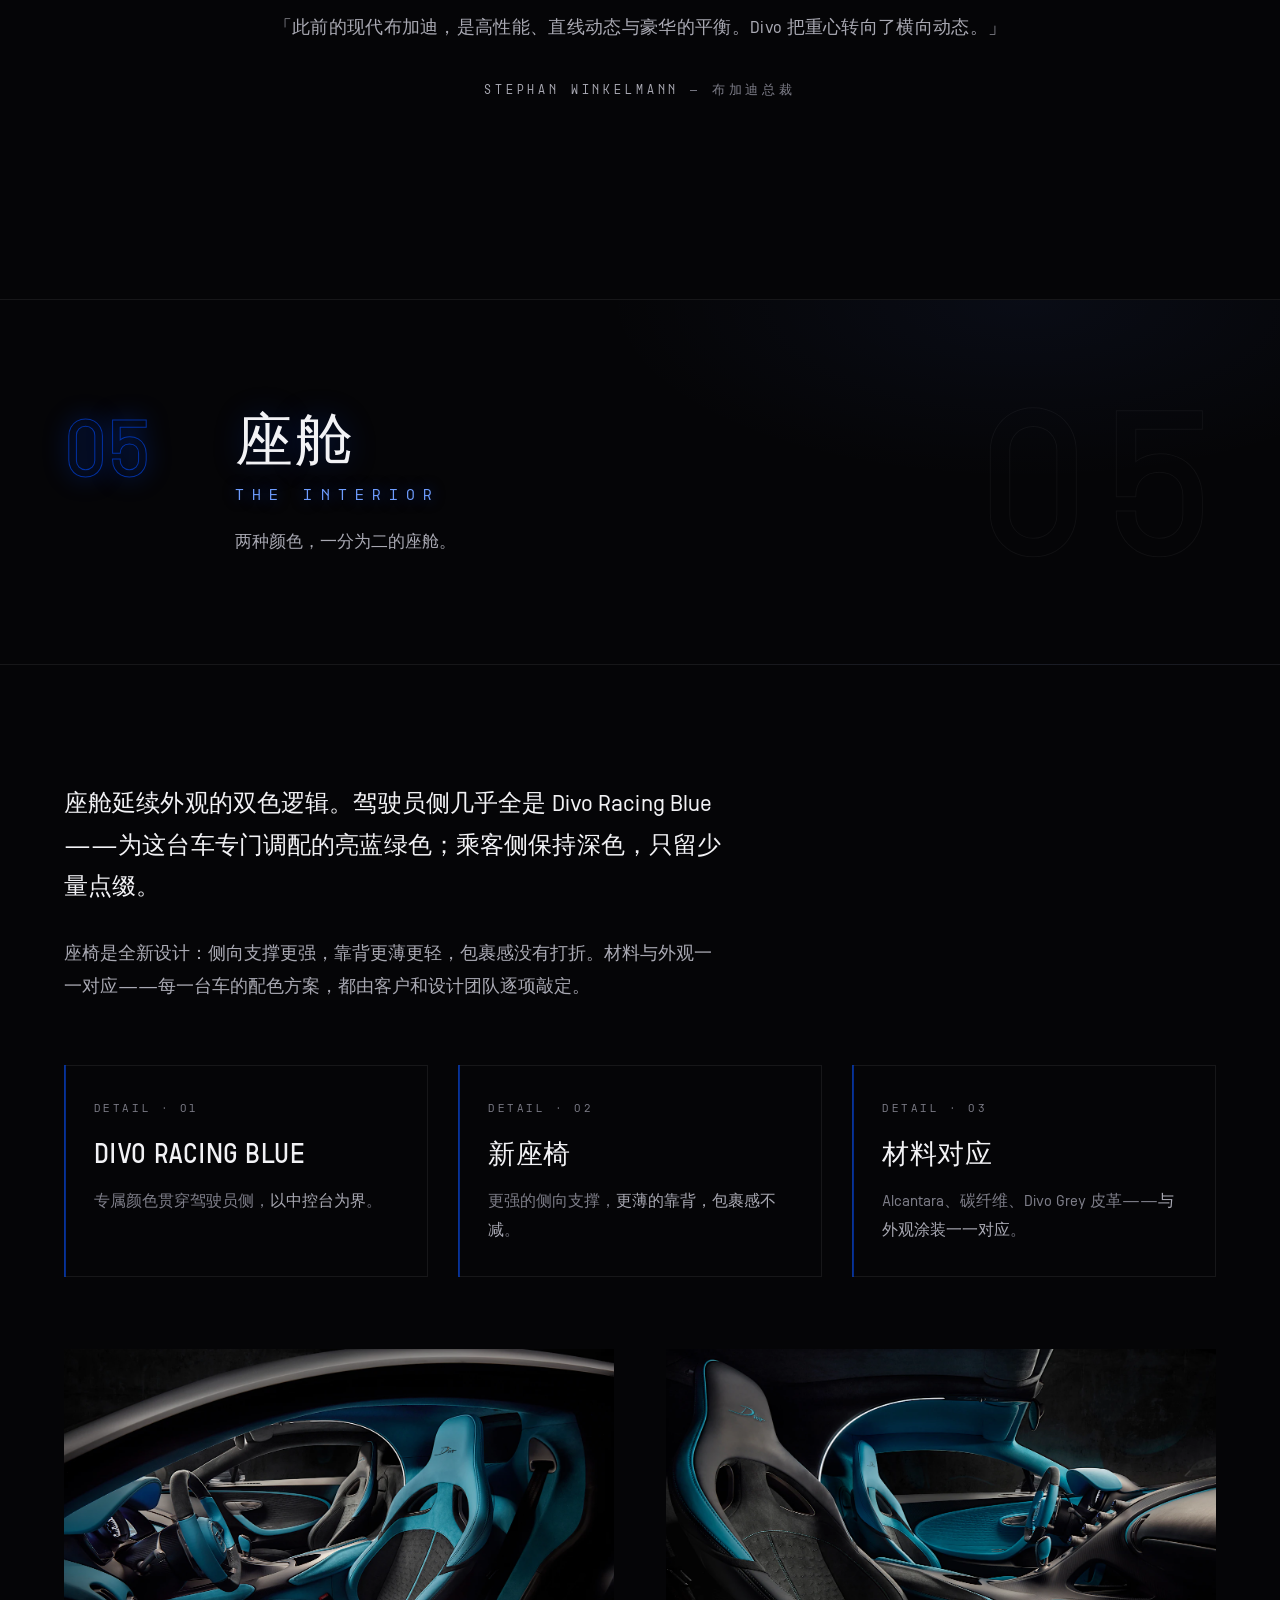
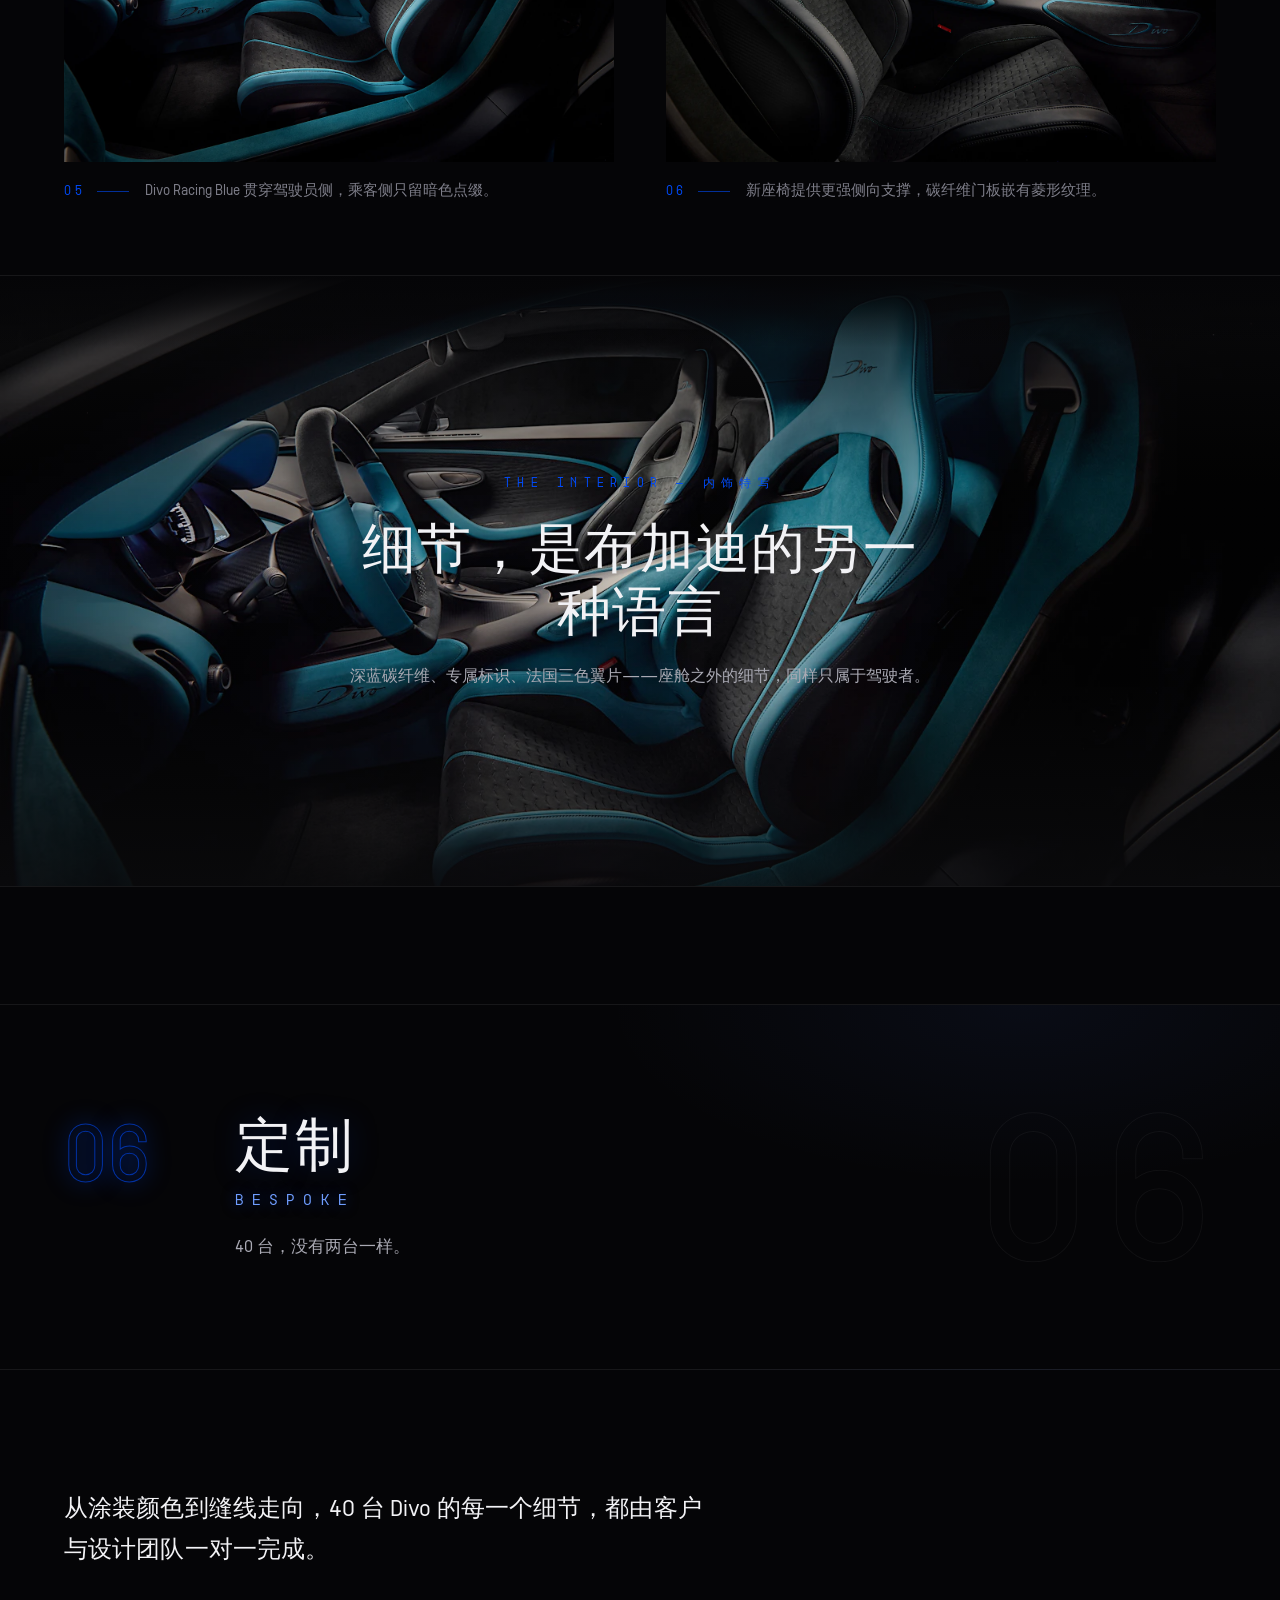
==== commit c757937c: "hero 背景视频更换为深蓝 Divo 细节片（VP9 转 H.264，桌面+手机）；原视频移至座舱章作全屏章节视频" ====
--- a/index.html
+++ b/index.html
@@ -47,10 +47,9 @@
 <!-- ============ HERO ============ -->
 <section class="hero" id="hero">
   <div class="hero__media">
-    <video autoplay muted loop playsinline preload="metadata" poster="img/hero-launch.webp">
-      <source src="video/thermal-hero.mp4" type="video/mp4">
+    <video autoplay muted loop playsinline preload="metadata" poster="img/hero-poster.webp">
+      <source src="video/hero-main.mp4" type="video/mp4">
     </video>
-    <img class="hero__still" src="img/hero-launch.webp" alt="" aria-hidden="true">
     <div class="hero__veil"></div>
   </div>
   <div class="hero__content">
@@ -428,6 +427,19 @@
           <span class="zh">新座椅提供更强侧向支撑，碳纤维门板嵌有菱形纹理。</span>
         </figcaption>
       </figure>
+    </div>
+  </div>
+
+  <!-- 章节视频：内饰特写 -->
+  <div class="chapter-video reveal">
+    <video autoplay muted loop playsinline preload="metadata" poster="img/interior-rb.webp">
+      <source src="video/interior.mp4" type="video/mp4">
+    </video>
+    <div class="chapter-video__veil"></div>
+    <div class="chapter-video__inner">
+      <span class="chapter-video__no">The Interior — 内饰特写</span>
+      <h3>细节，是布加迪的另一种语言</h3>
+      <p>深蓝碳纤维、专属标识、法国三色翼片——座舱之外的细节，同样只属于驾驶者。</p>
     </div>
   </div>
 </section>
--- a/css/style.css
+++ b/css/style.css
@@ -277,11 +277,6 @@
 .hero__media { position: absolute; inset: 0; }
 .hero__media video, .hero__media img { width: 100%; height: 100%; object-fit: cover; }
 .hero__media video { filter: brightness(1.3) saturate(.95) contrast(1.04); }
-.hero__still { display: none; }
-@media (max-width: 640px) {
-  .hero__media video { display: none; }
-  .hero__still { display: block; }
-}
 .hero__veil {
   position: absolute; inset: 0;
   background:
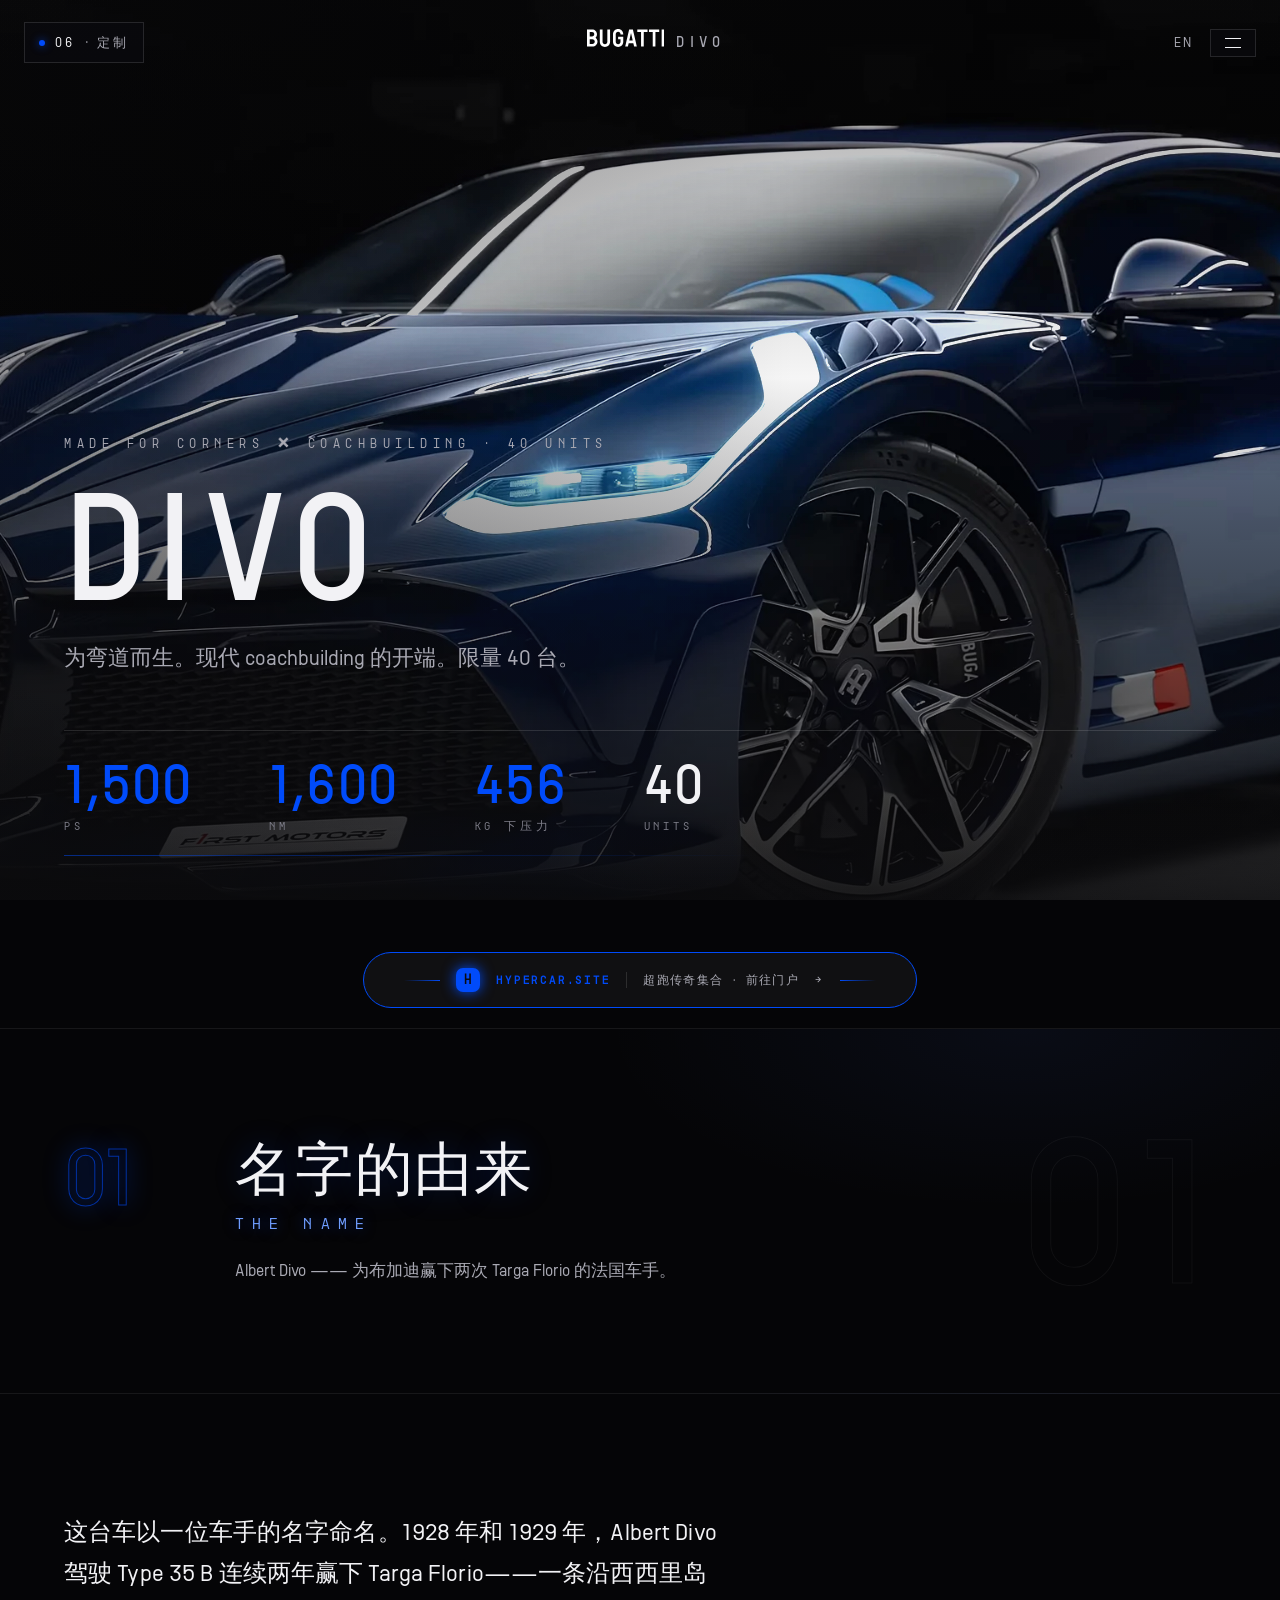
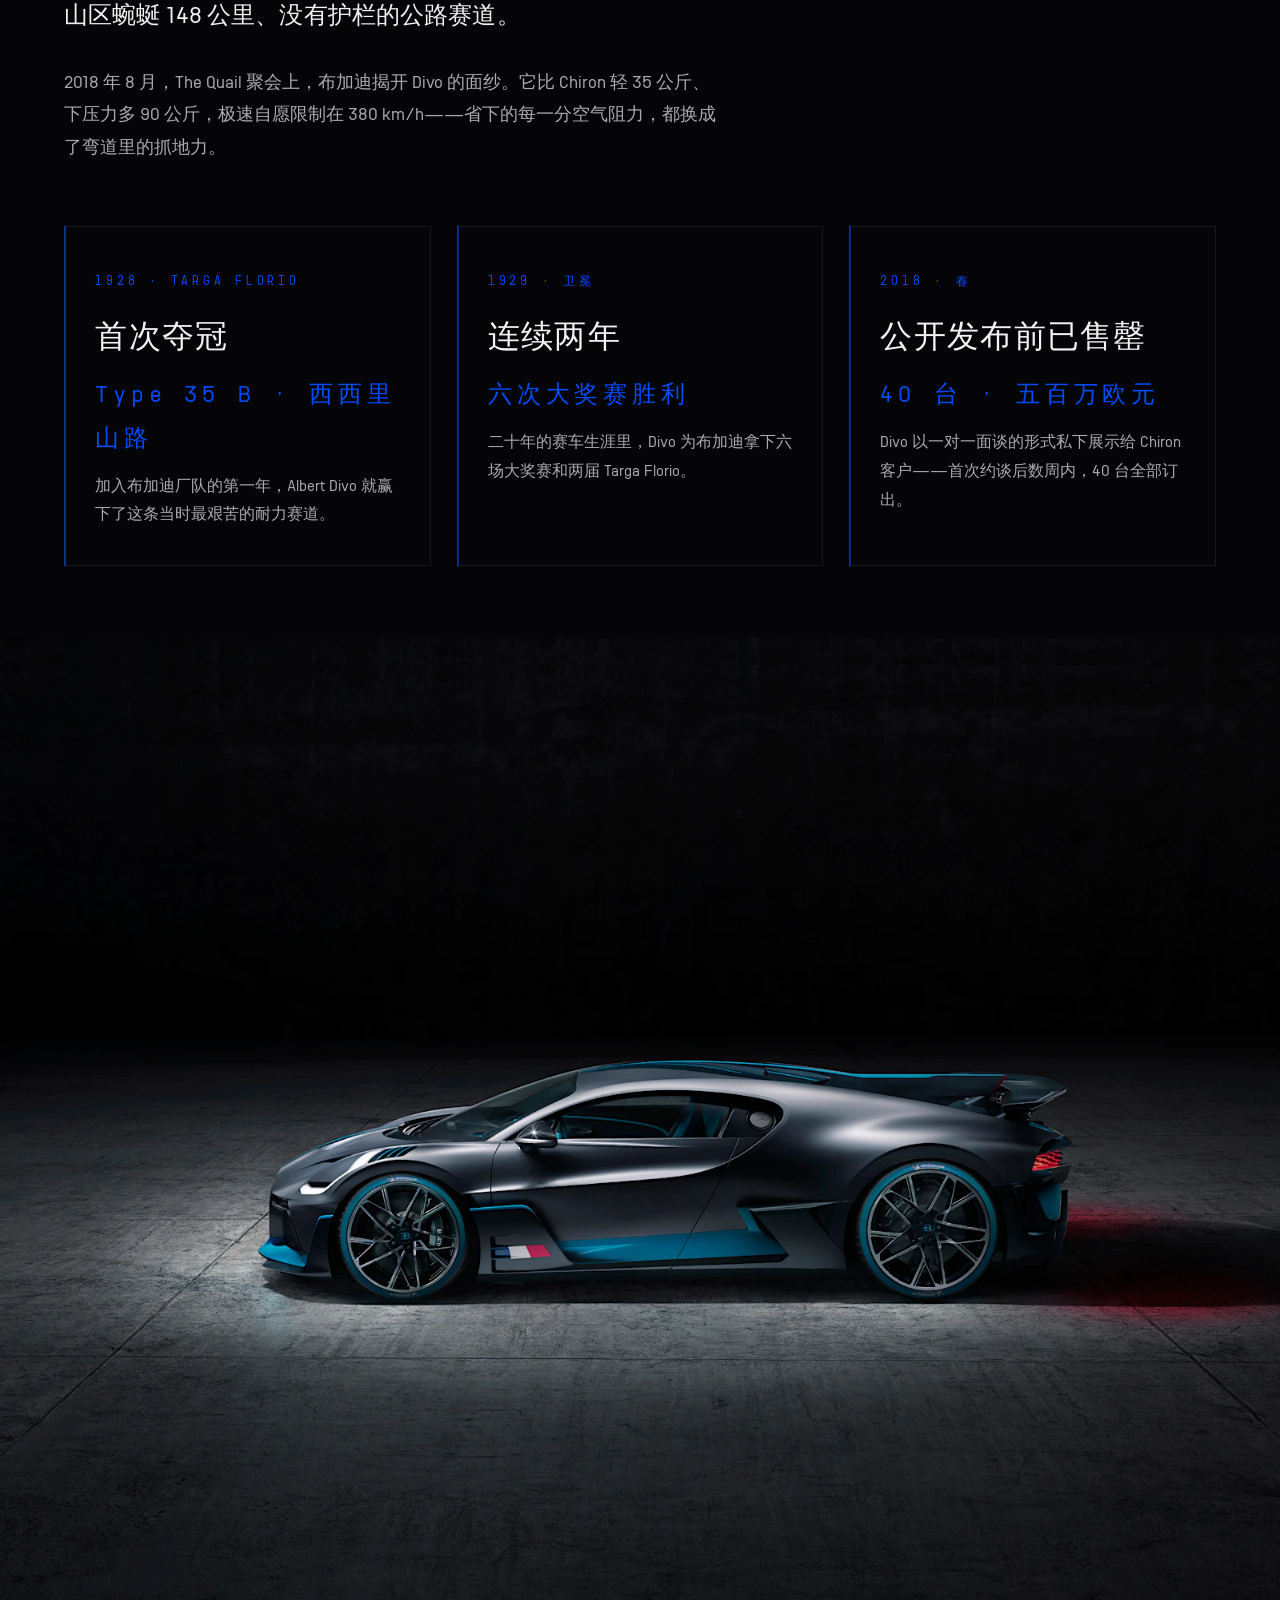
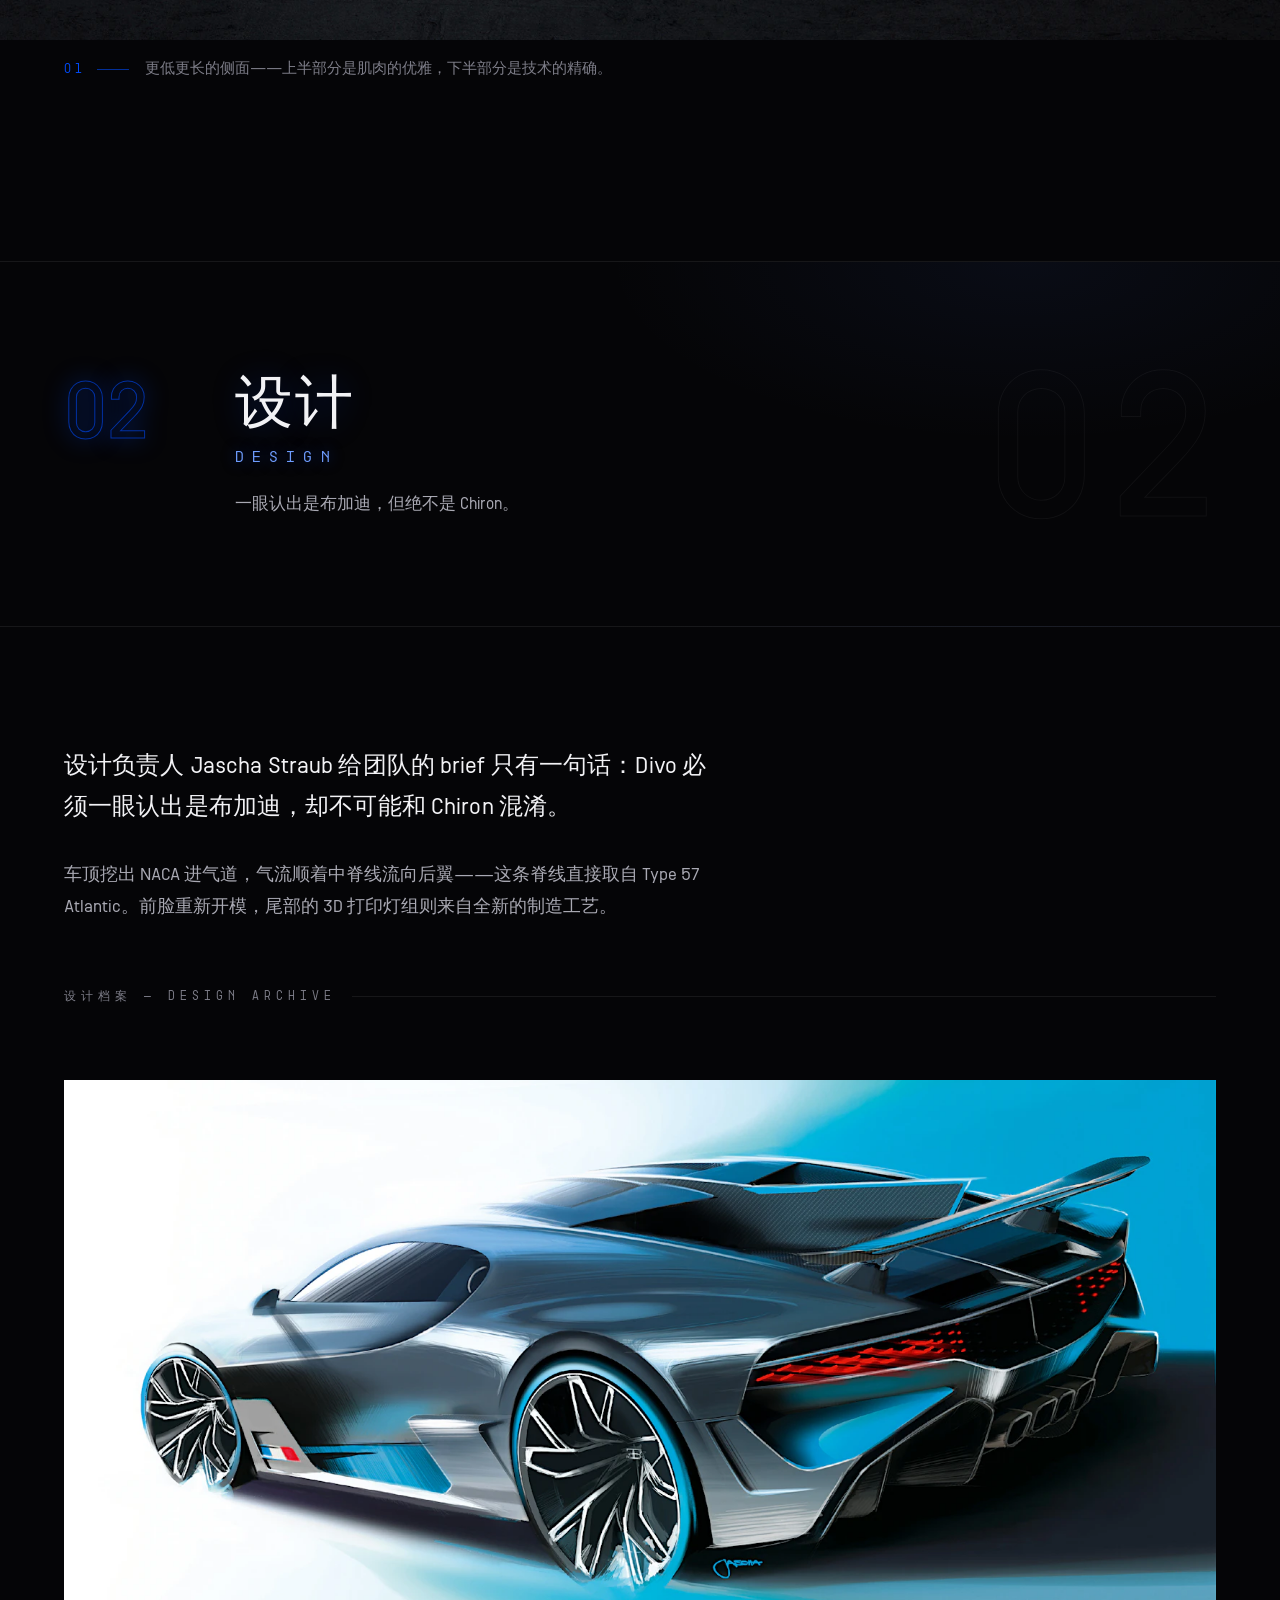
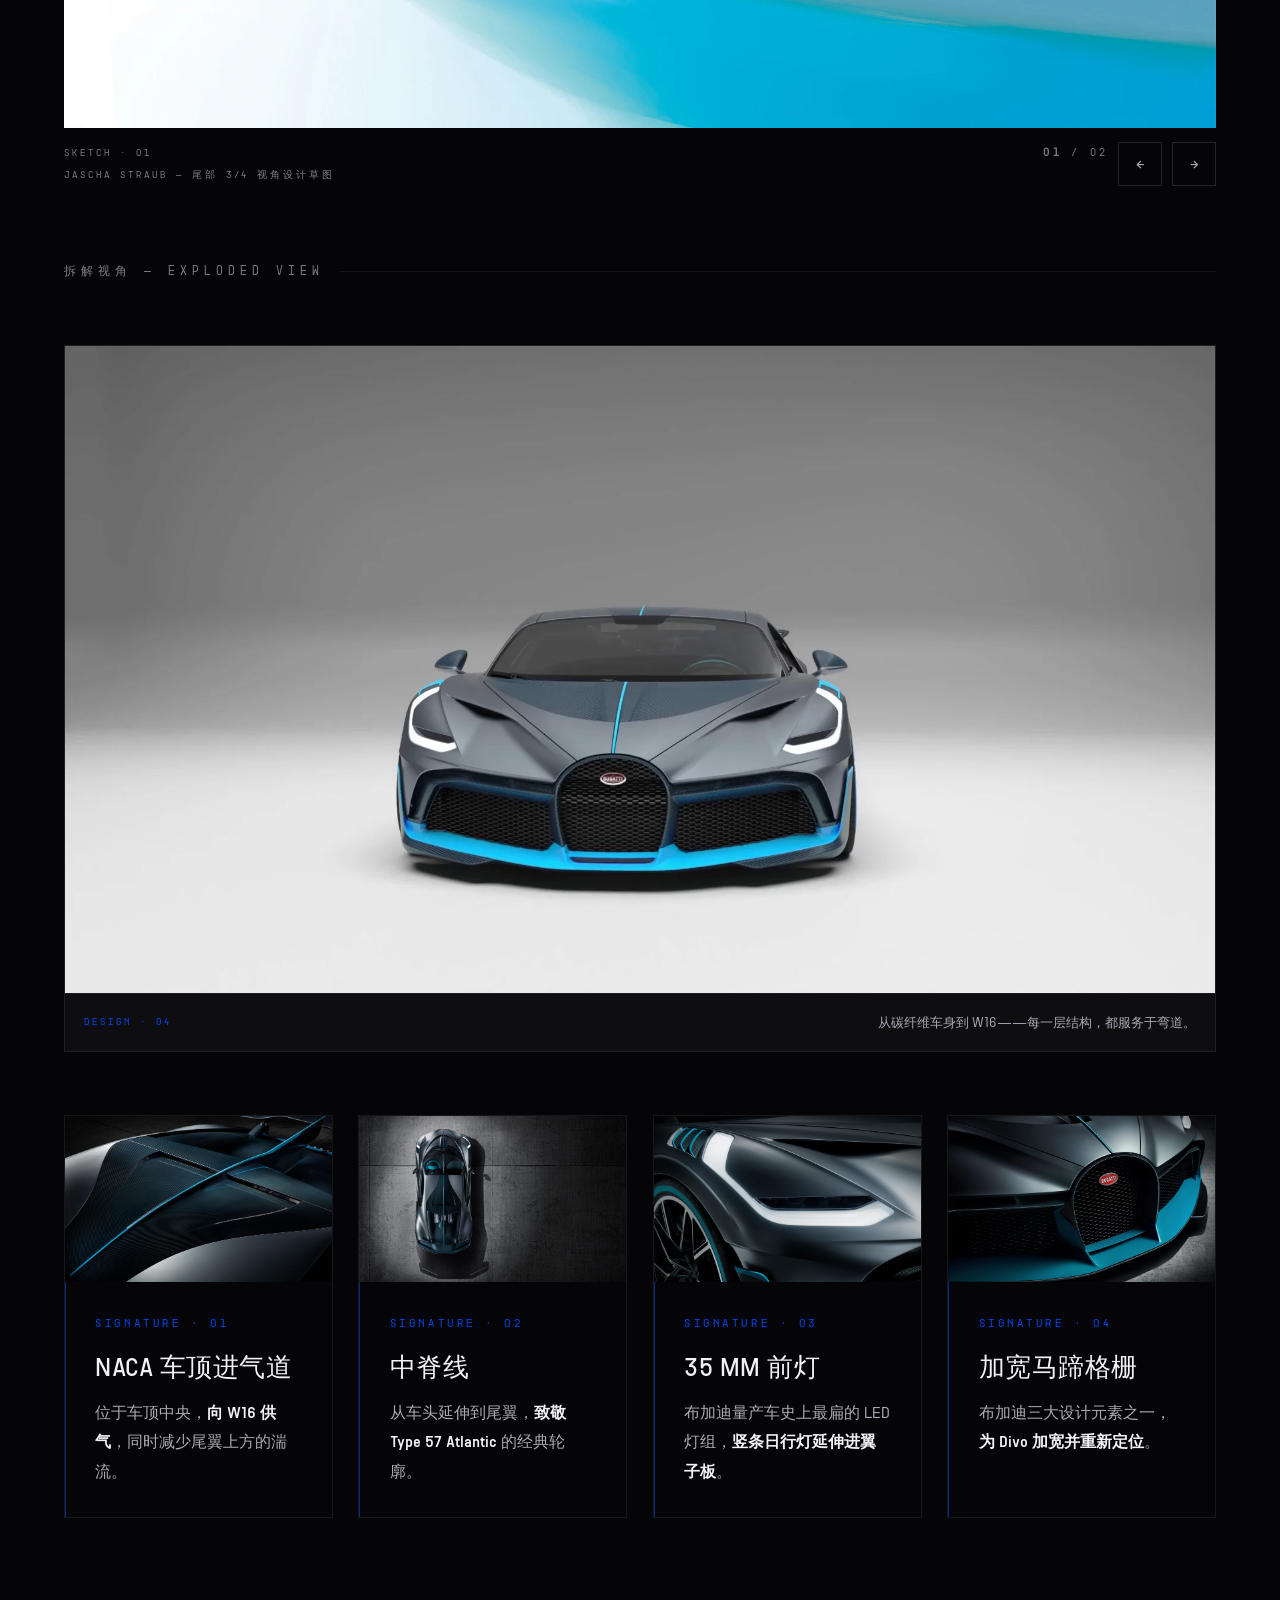
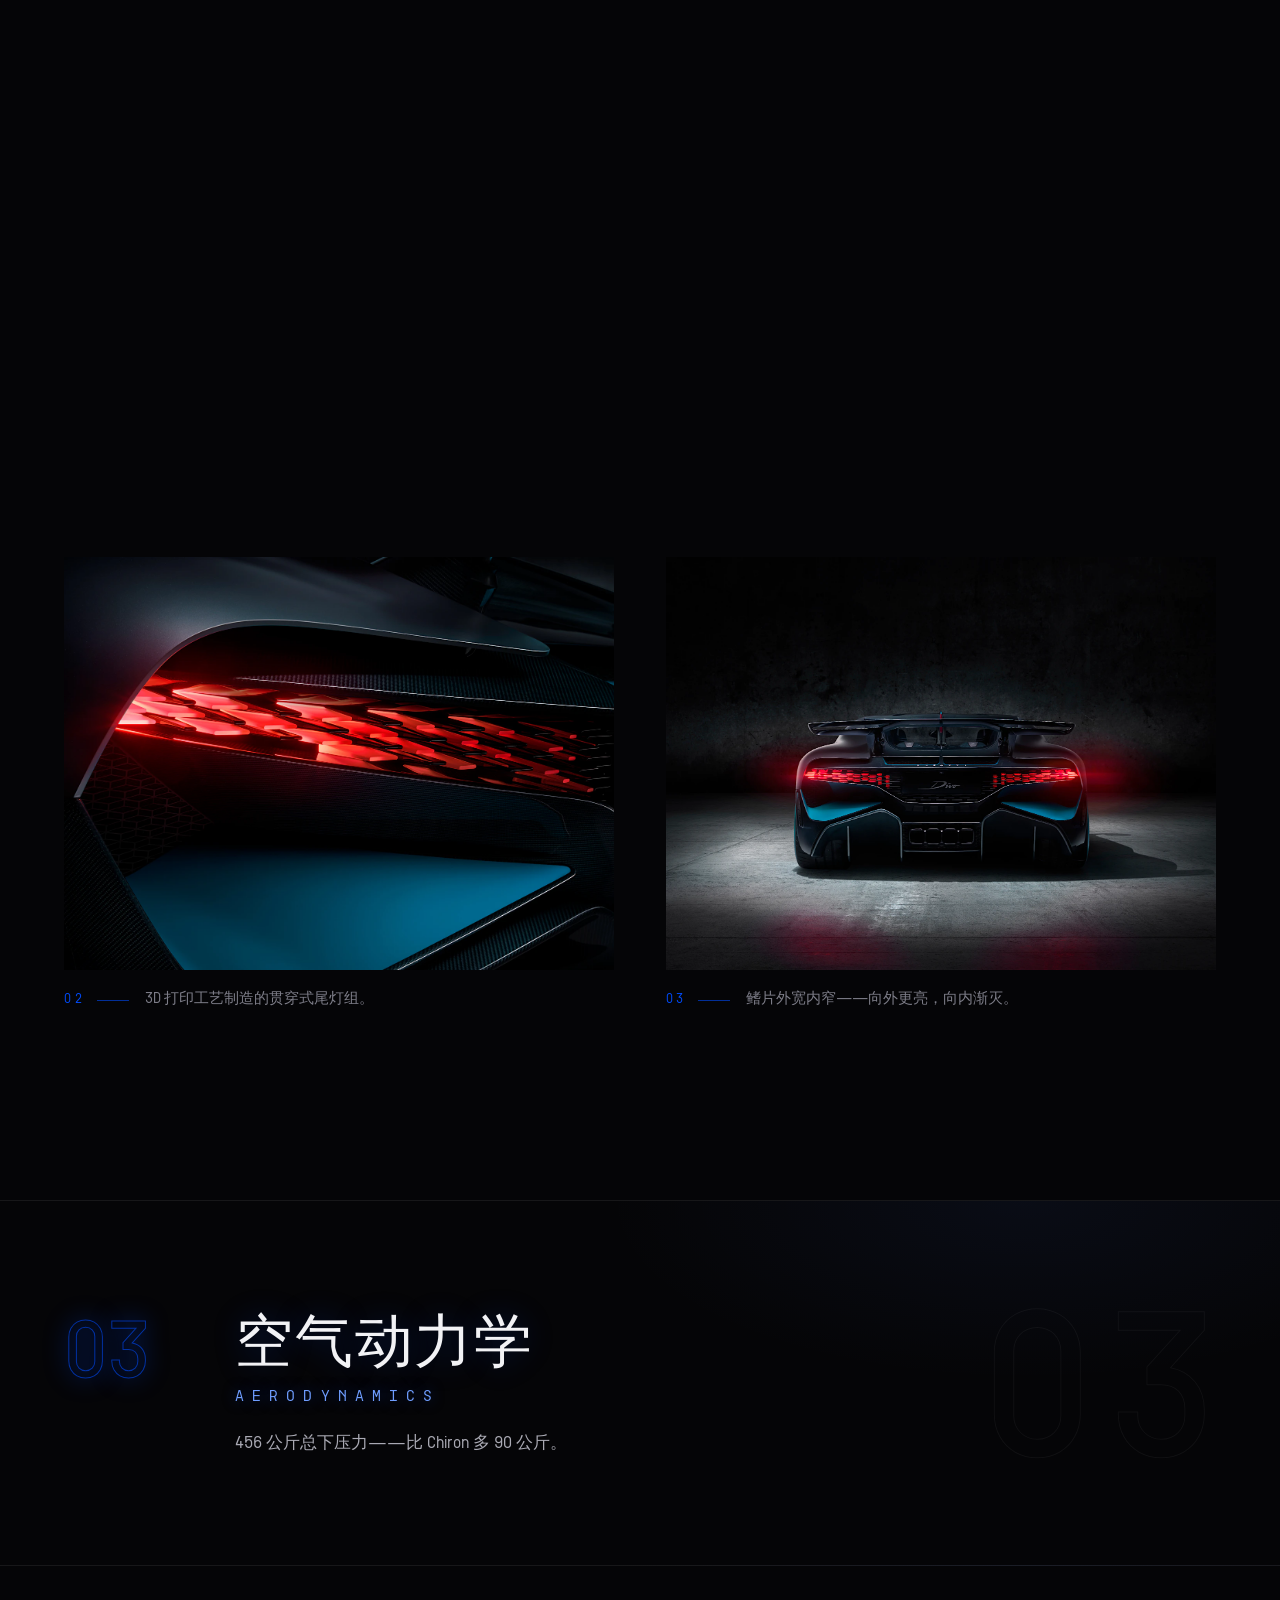
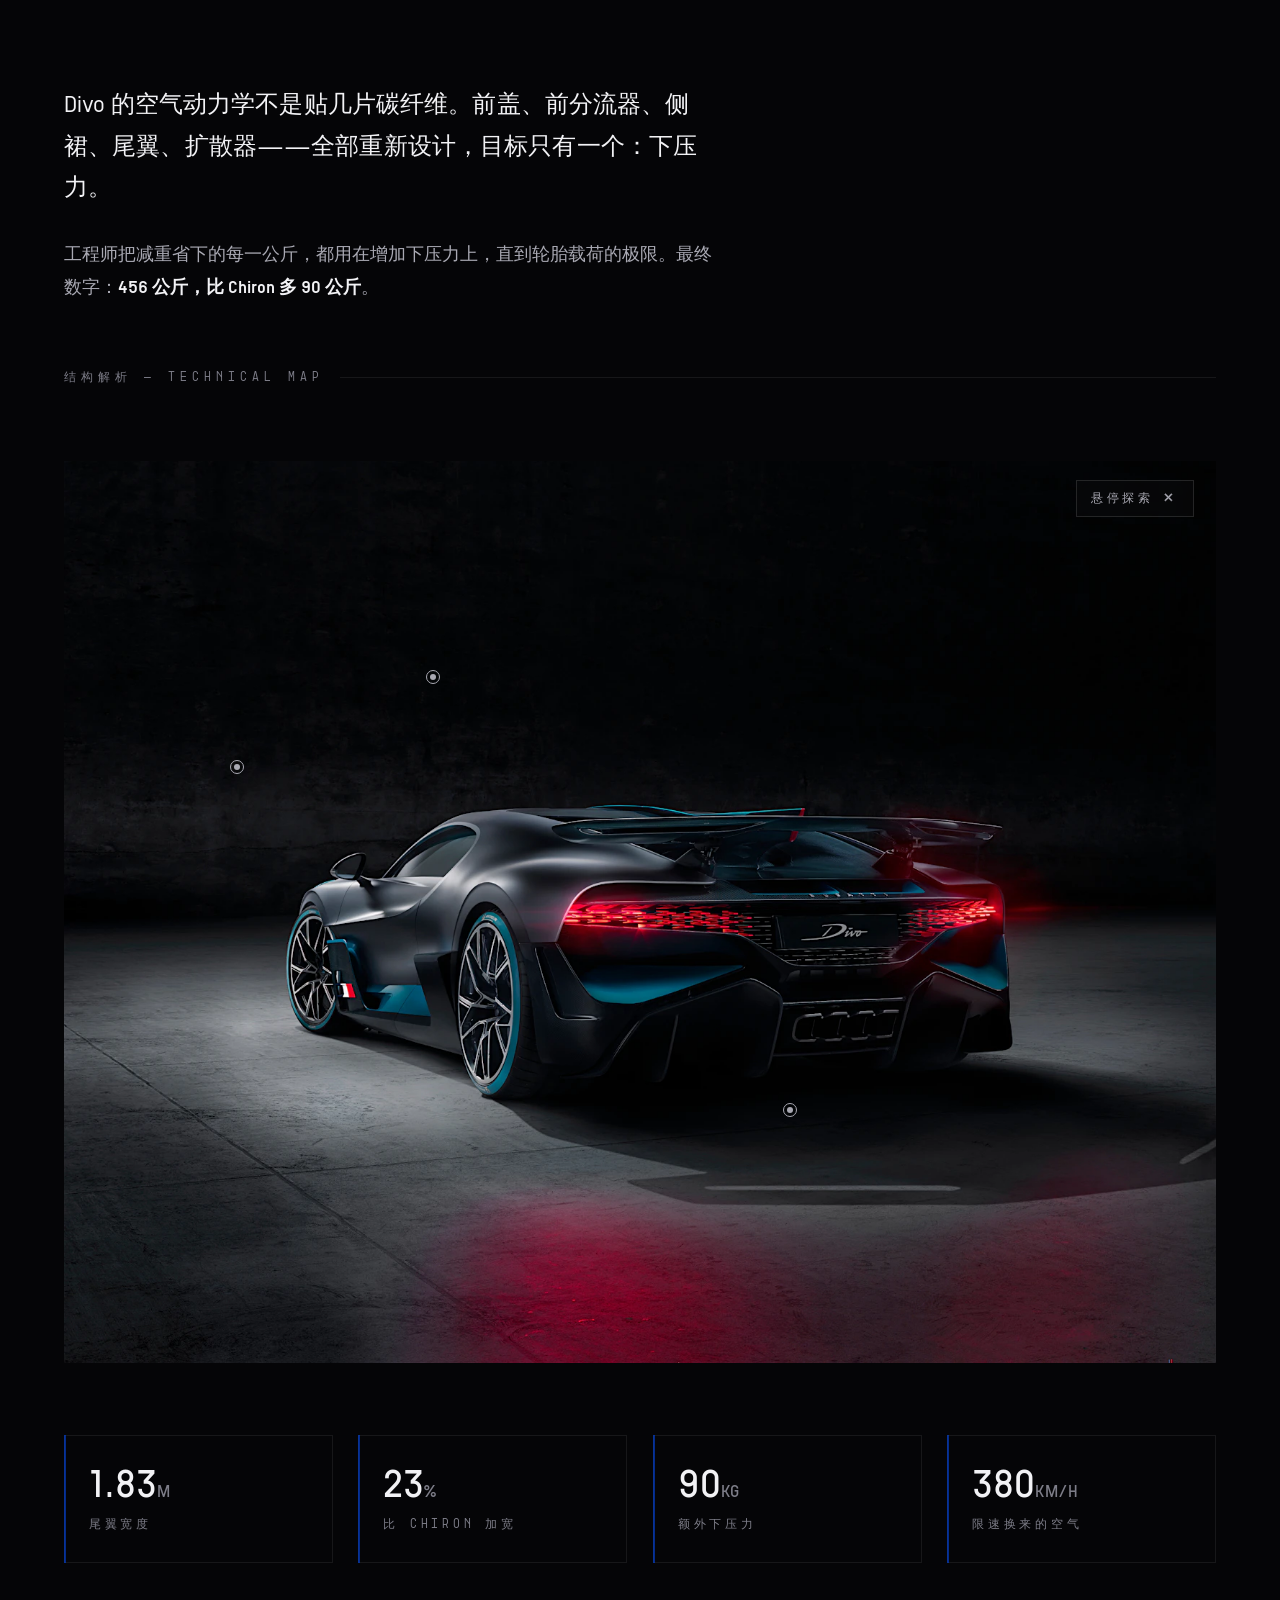
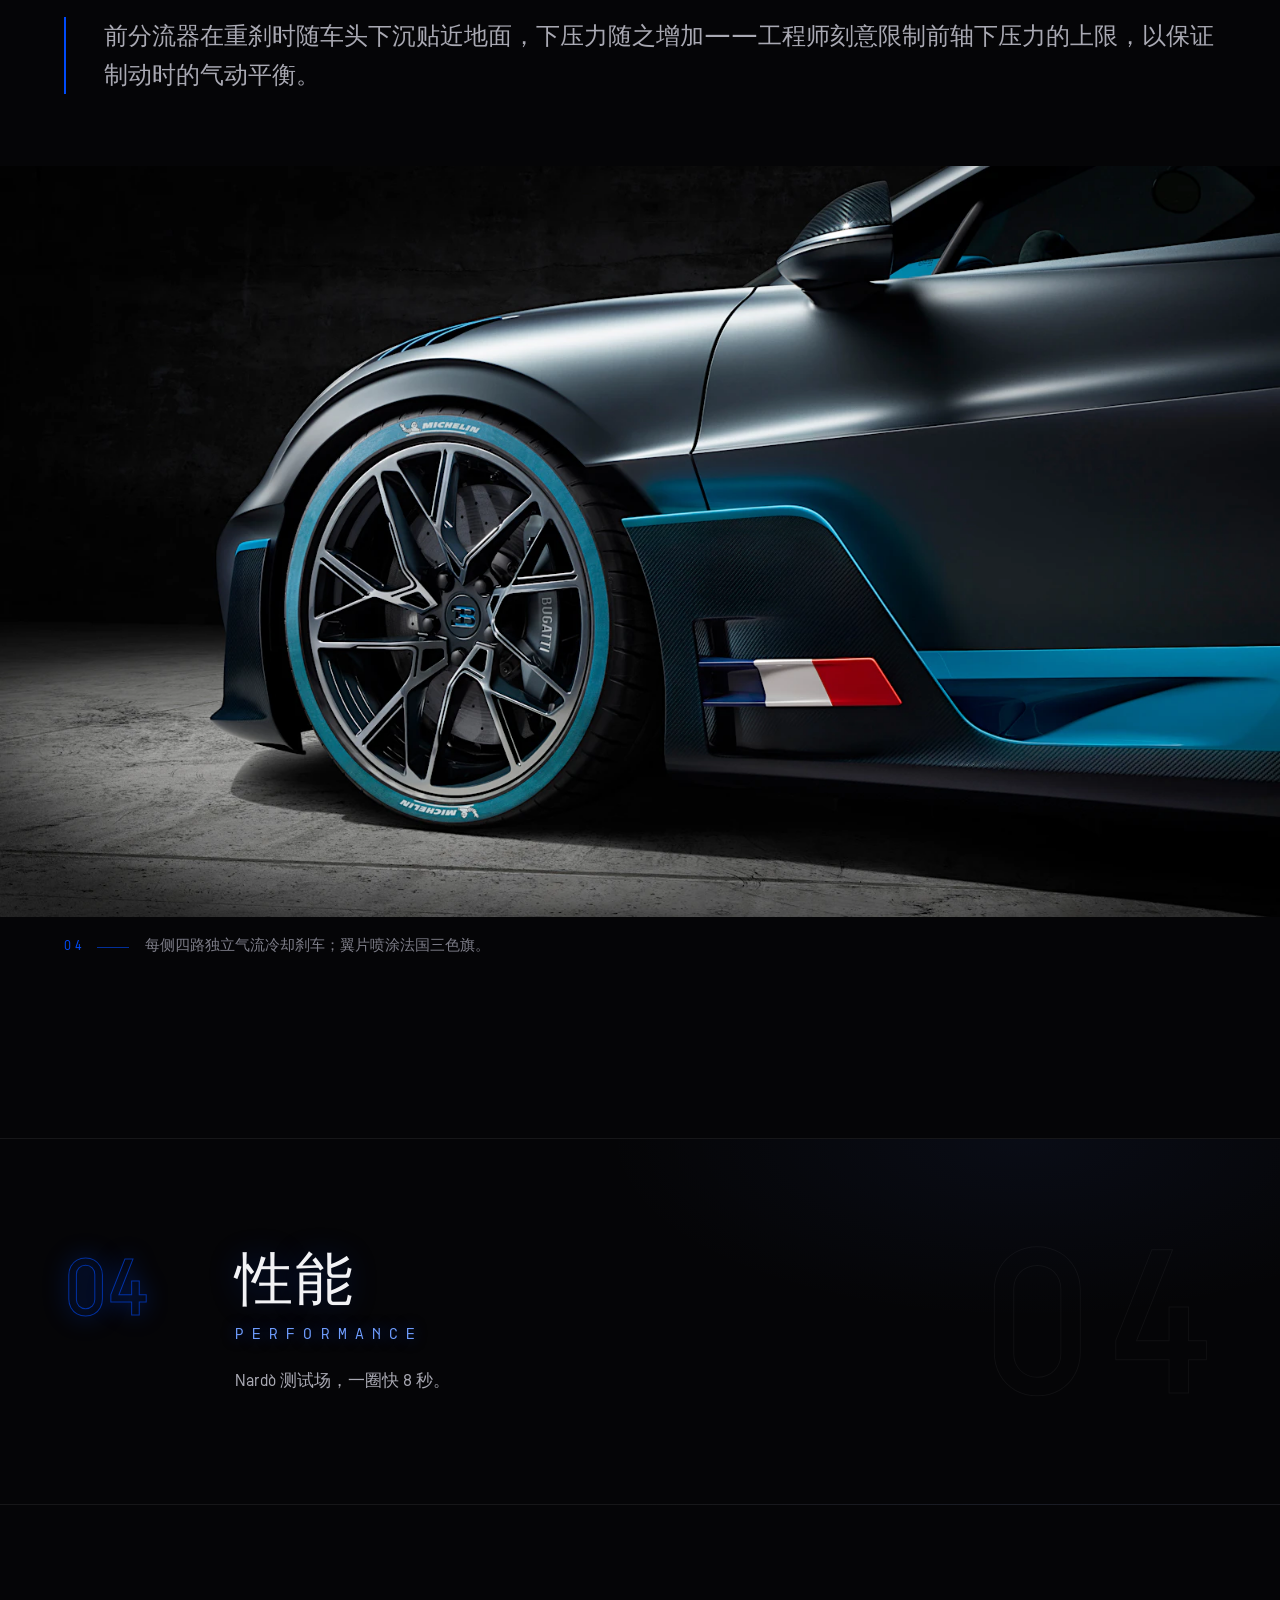
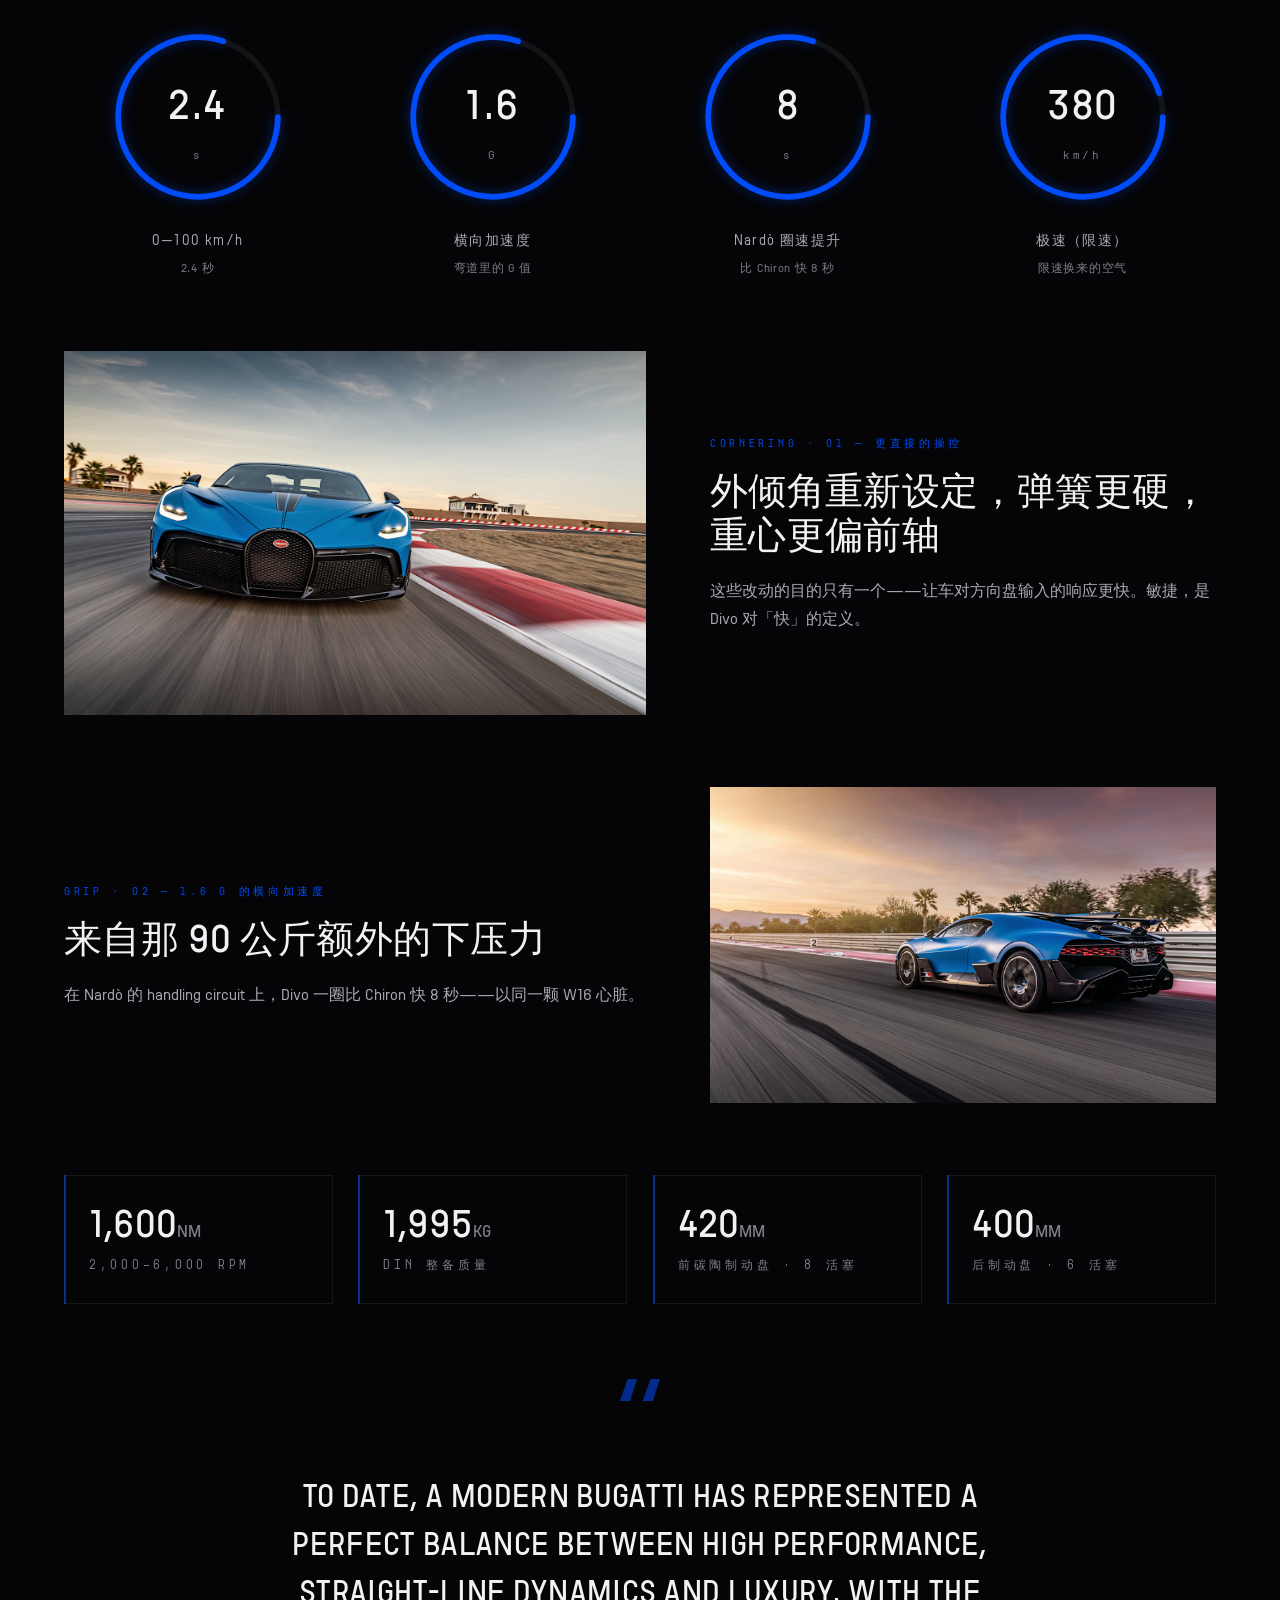
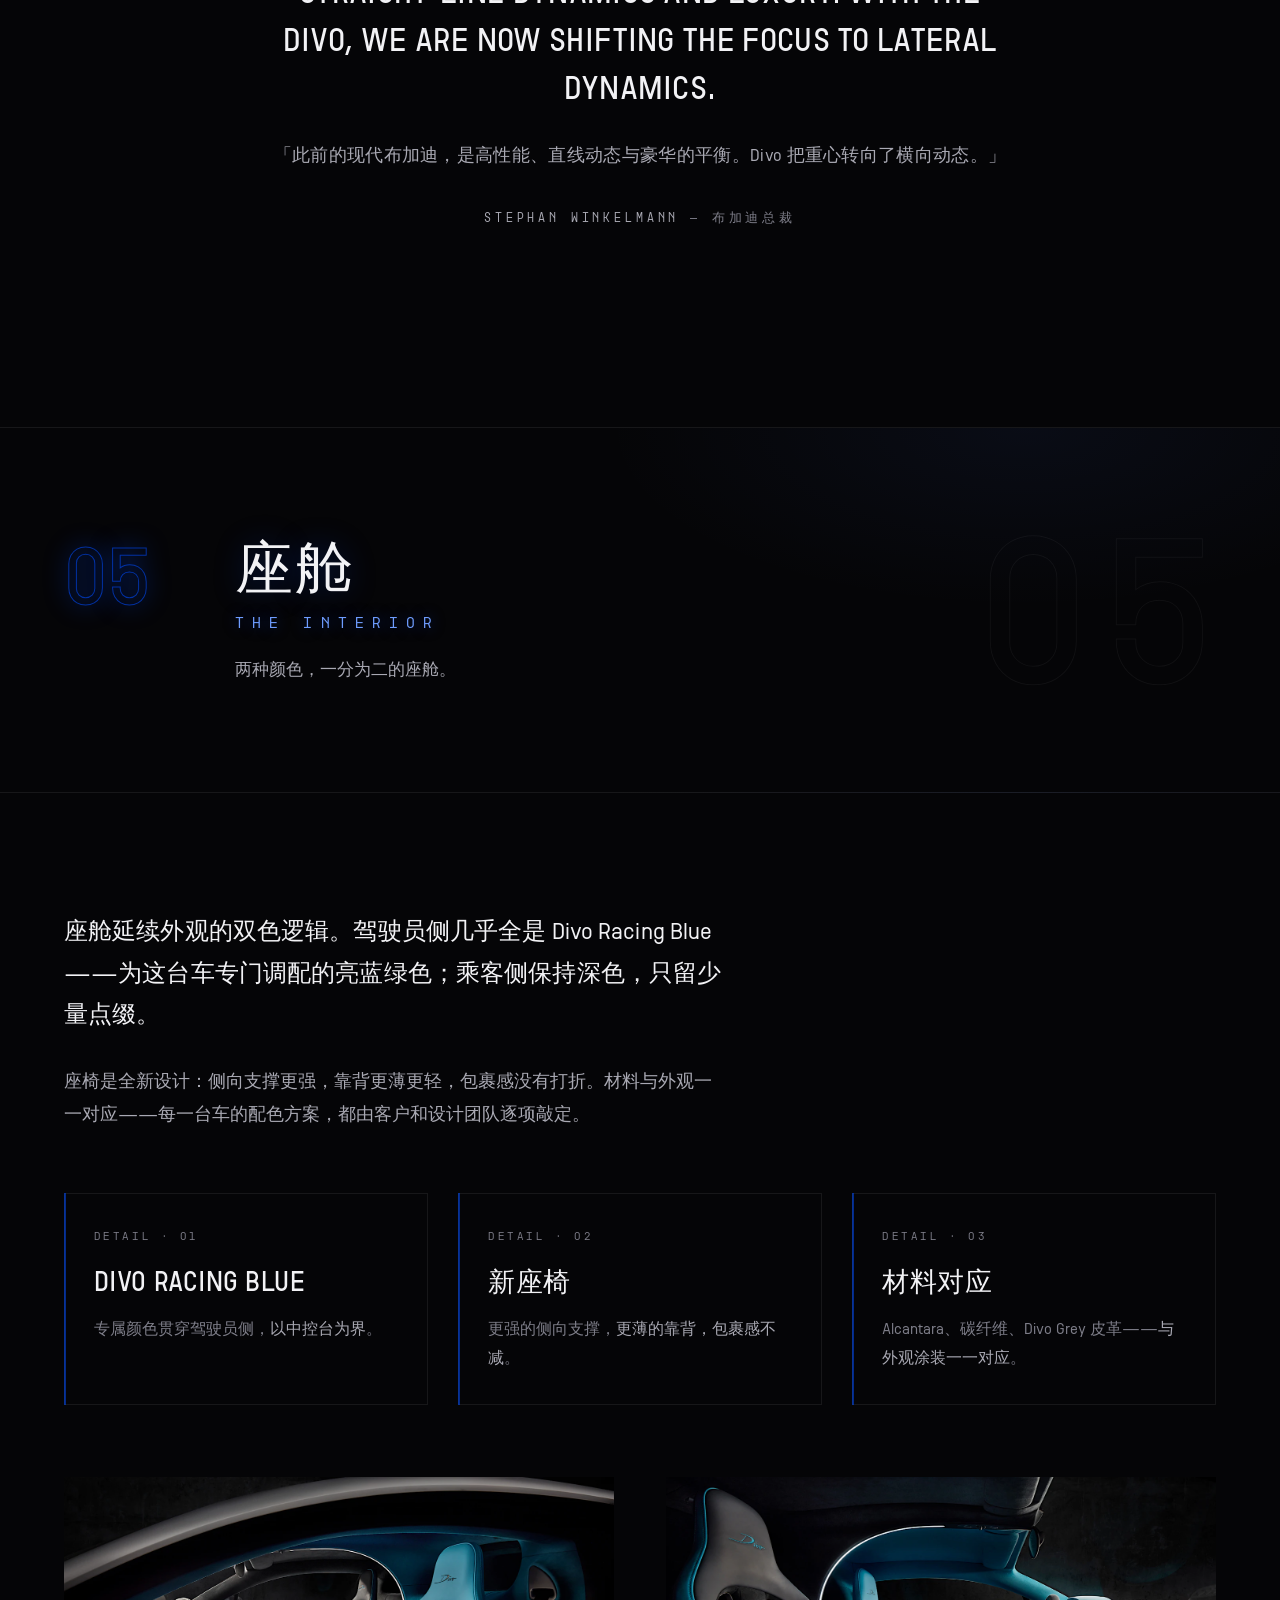
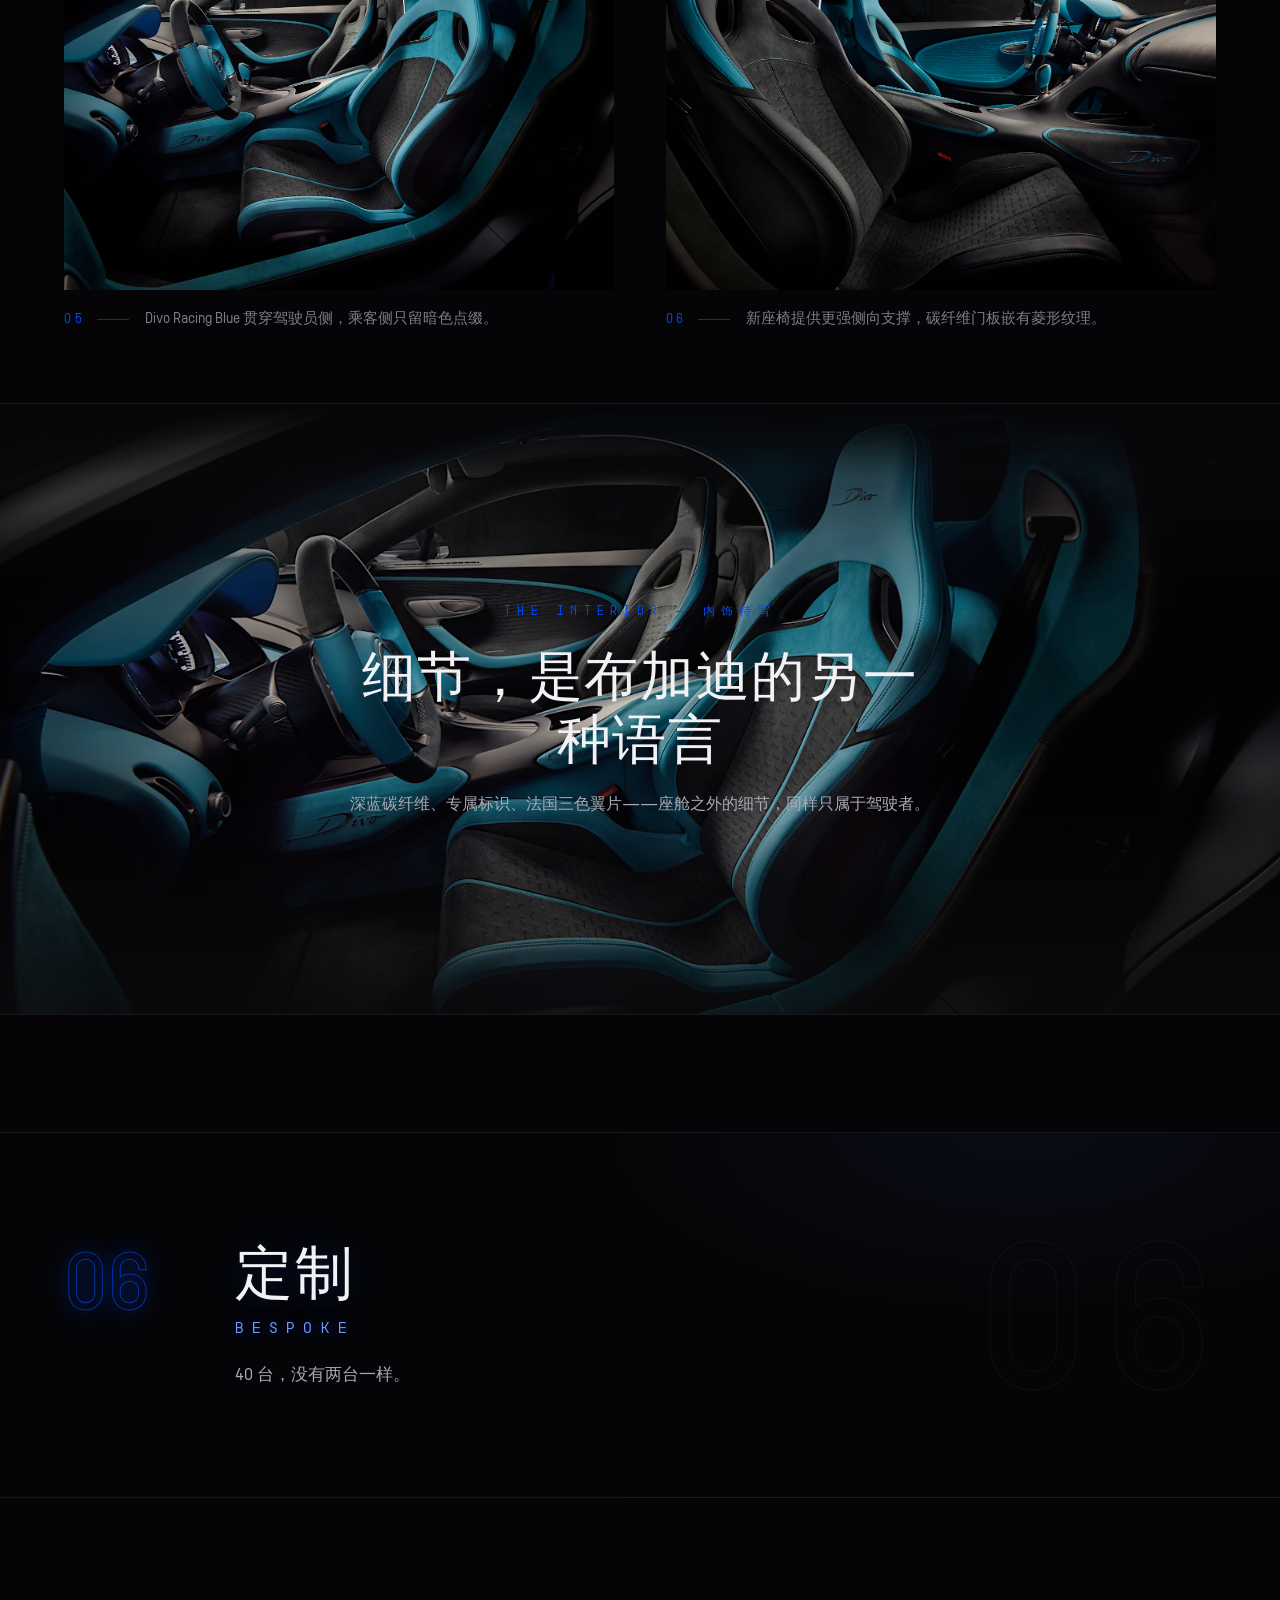
==== commit a2171190: "hero 下方新增 HYPERCAR.SITE 门户跳转条(中英双语) - index.html / en.html: hero 结束后、第一章前插入 portal-bar 胶囊跳转条   (H 徽标" ====
--- a/index.html
+++ b/index.html
@@ -65,6 +65,18 @@
   </div>
 </section>
 
+<!-- ============ HYPERCAR 门户跳转 ============ -->
+<a class="portal-bar" href="https://www.hypercar.site" target="_blank" rel="noopener" aria-label="HYPERCAR.SITE 门户">
+  <span class="portal-bar__rule" aria-hidden="true"></span>
+  <span class="portal-bar__badge" aria-hidden="true">H</span>
+  <span class="portal-bar__name">HYPERCAR.SITE</span>
+  <span class="portal-bar__sep" aria-hidden="true"></span>
+  <span class="portal-bar__text">超跑传奇集合 · 前往门户</span>
+  <i class="portal-bar__arrow" aria-hidden="true">→</i>
+  <span class="portal-bar__rule portal-bar__rule--r" aria-hidden="true"></span>
+</a>
+
+
 <!-- ============ 01 名字的由来 ============ -->
 <div class="chapter-break reveal" id="ch01" data-watermark="01">
   <div class="chapter-break__inner">
--- a/css/style.css
+++ b/css/style.css
@@ -2091,3 +2091,67 @@
 @media (max-width: 900px) {
   .chapter-video { min-height: 52vh; }
 }
+/* ---------- HYPERCAR 门户跳转 ---------- */
+.portal-bar {
+  display: flex;
+  align-items: center;
+  gap: 16px;
+  width: fit-content;
+  max-width: calc(100% - 48px);
+  margin: 52px auto 20px;
+  padding: 15px 40px;
+  border: 1.5px solid var(--accent, var(--blue-lux, var(--red, var(--gold))));
+  border-radius: 999px;
+  background: rgba(255, 255, 255, 0.045);
+  color: var(--ink-dim, var(--dim));
+  font-family: var(--font-mono, var(--mono));
+  font-size: 11.5px;
+  letter-spacing: 0.2em;
+  text-decoration: none;
+  transition: border-color .35s, color .35s, background .35s, transform .35s;
+}
+.portal-bar:hover { transform: translateY(-2px); background: rgba(255, 255, 255, 0.09); }
+.portal-bar__rule {
+  width: 36px;
+  height: 1px;
+  flex: none;
+  background: linear-gradient(90deg, transparent, var(--accent, var(--blue-lux, var(--red, var(--gold)))));
+}
+.portal-bar__rule--r { background: linear-gradient(90deg, var(--accent, var(--blue-lux, var(--red, var(--gold)))), transparent); }
+.portal-bar__badge {
+  width: 24px;
+  height: 24px;
+  border-radius: 7px;
+  flex: none;
+  display: grid;
+  place-items: center;
+  background: var(--accent, var(--blue-lux, var(--red, var(--gold))));
+  color: #0b0b0e;
+  font-size: 13px;
+  font-weight: 700;
+  box-shadow: 0 0 14px var(--accent, var(--blue-lux, var(--red, var(--gold))));
+}
+.portal-bar__name {
+  color: var(--accent, var(--blue-lux, var(--red, var(--gold))));
+  font-weight: 700;
+  letter-spacing: 0.24em;
+  white-space: nowrap;
+}
+.portal-bar__sep {
+  width: 1px;
+  height: 16px;
+  flex: none;
+  background: var(--line);
+}
+.portal-bar__text {
+  color: var(--ink-dim, var(--dim));
+  letter-spacing: 0.12em;
+  white-space: nowrap;
+}
+.portal-bar__arrow { font-style: normal; transition: transform .35s; }
+.portal-bar:hover .portal-bar__arrow { transform: translateX(4px); }
+@media (max-width: 720px) {
+  .portal-bar { flex-wrap: wrap; justify-content: center; text-align: center; margin: 30px 20px 14px; padding: 13px 26px; gap: 12px; }
+  .portal-bar__rule { display: none; }
+  .portal-bar__text { white-space: normal; }
+}
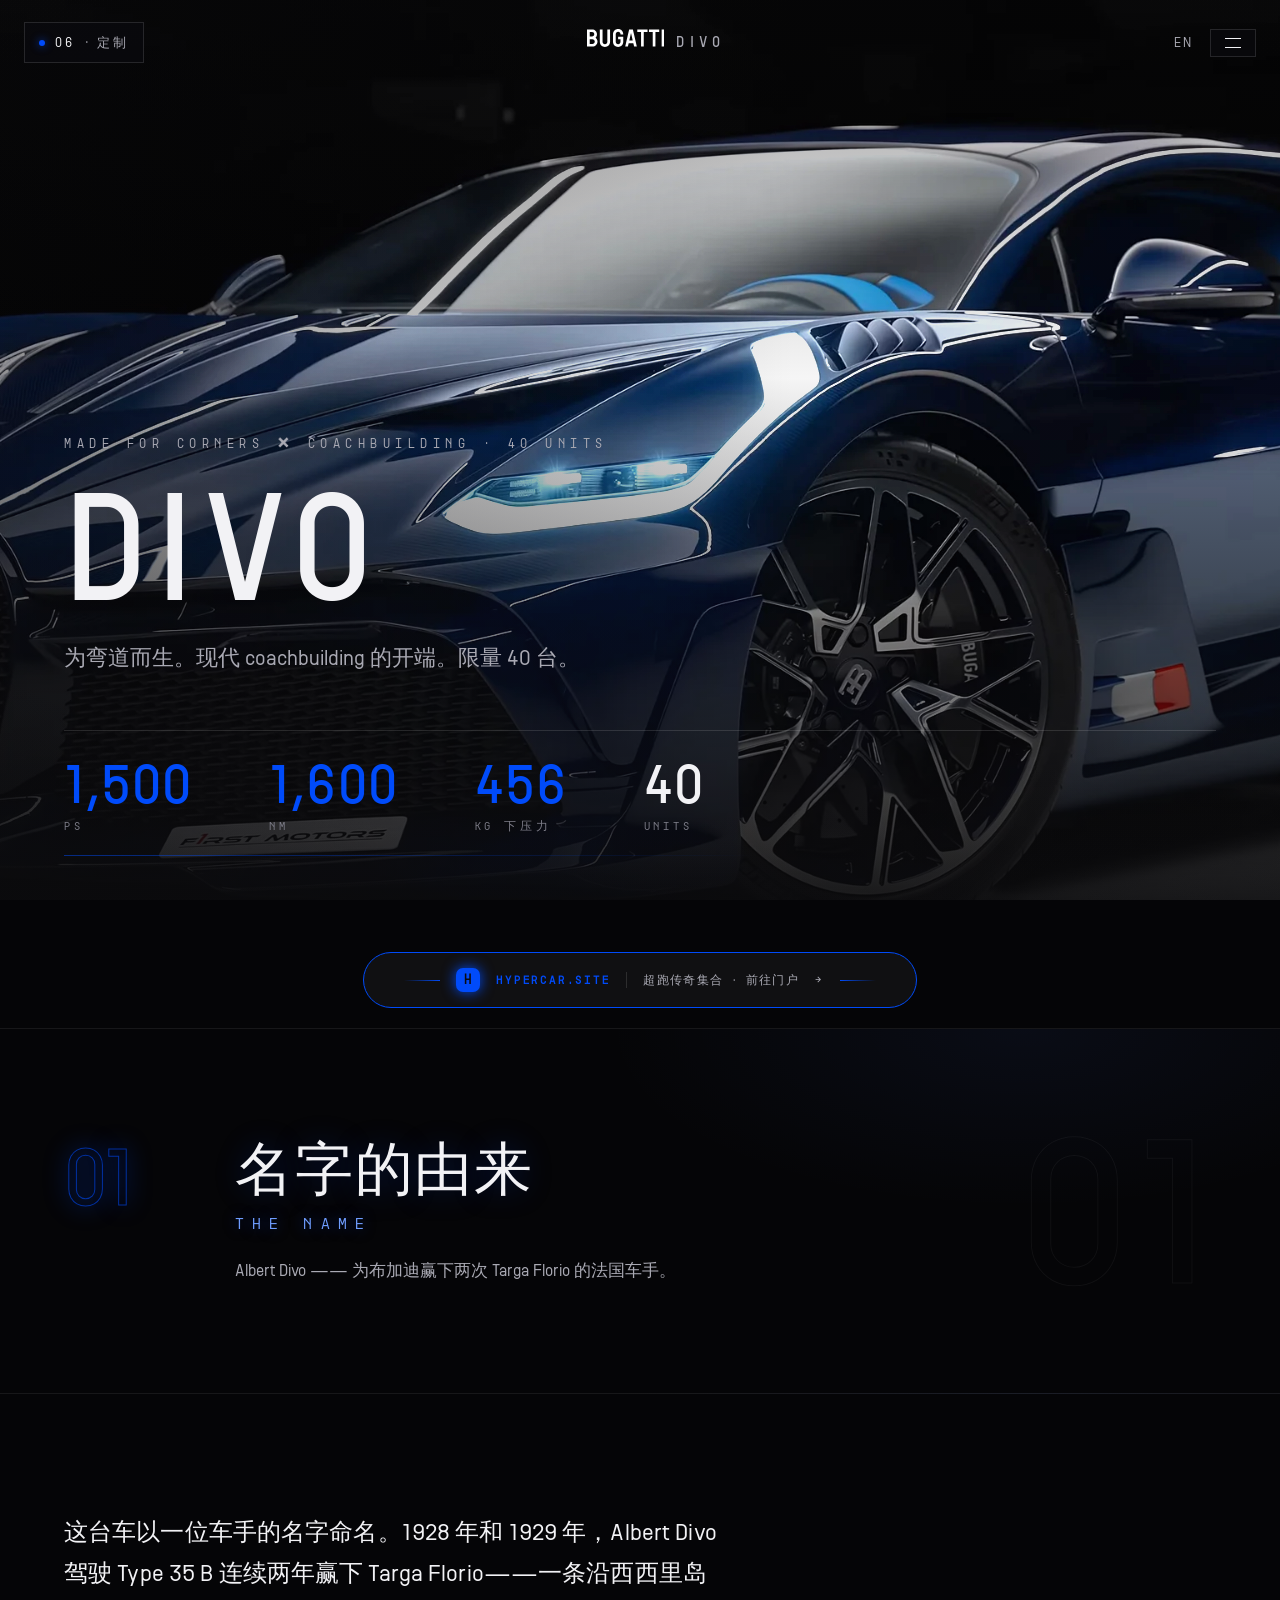
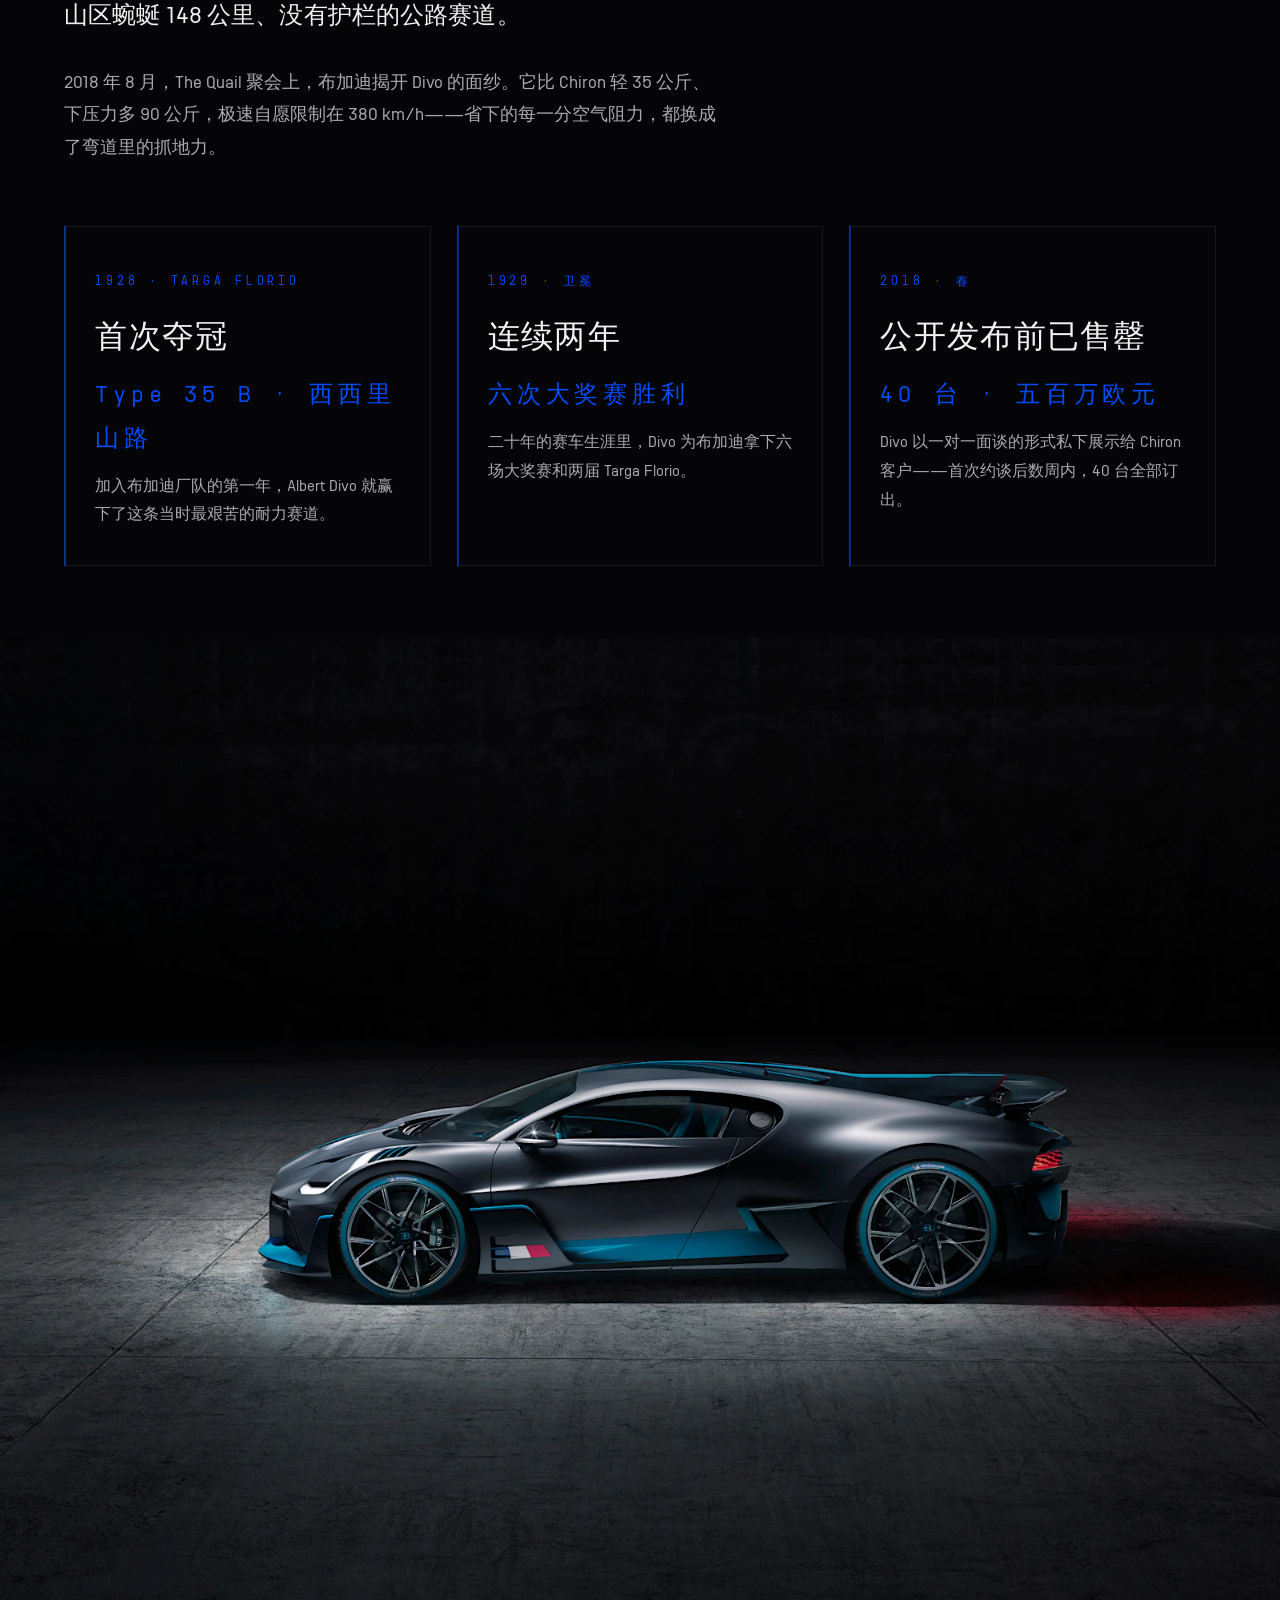
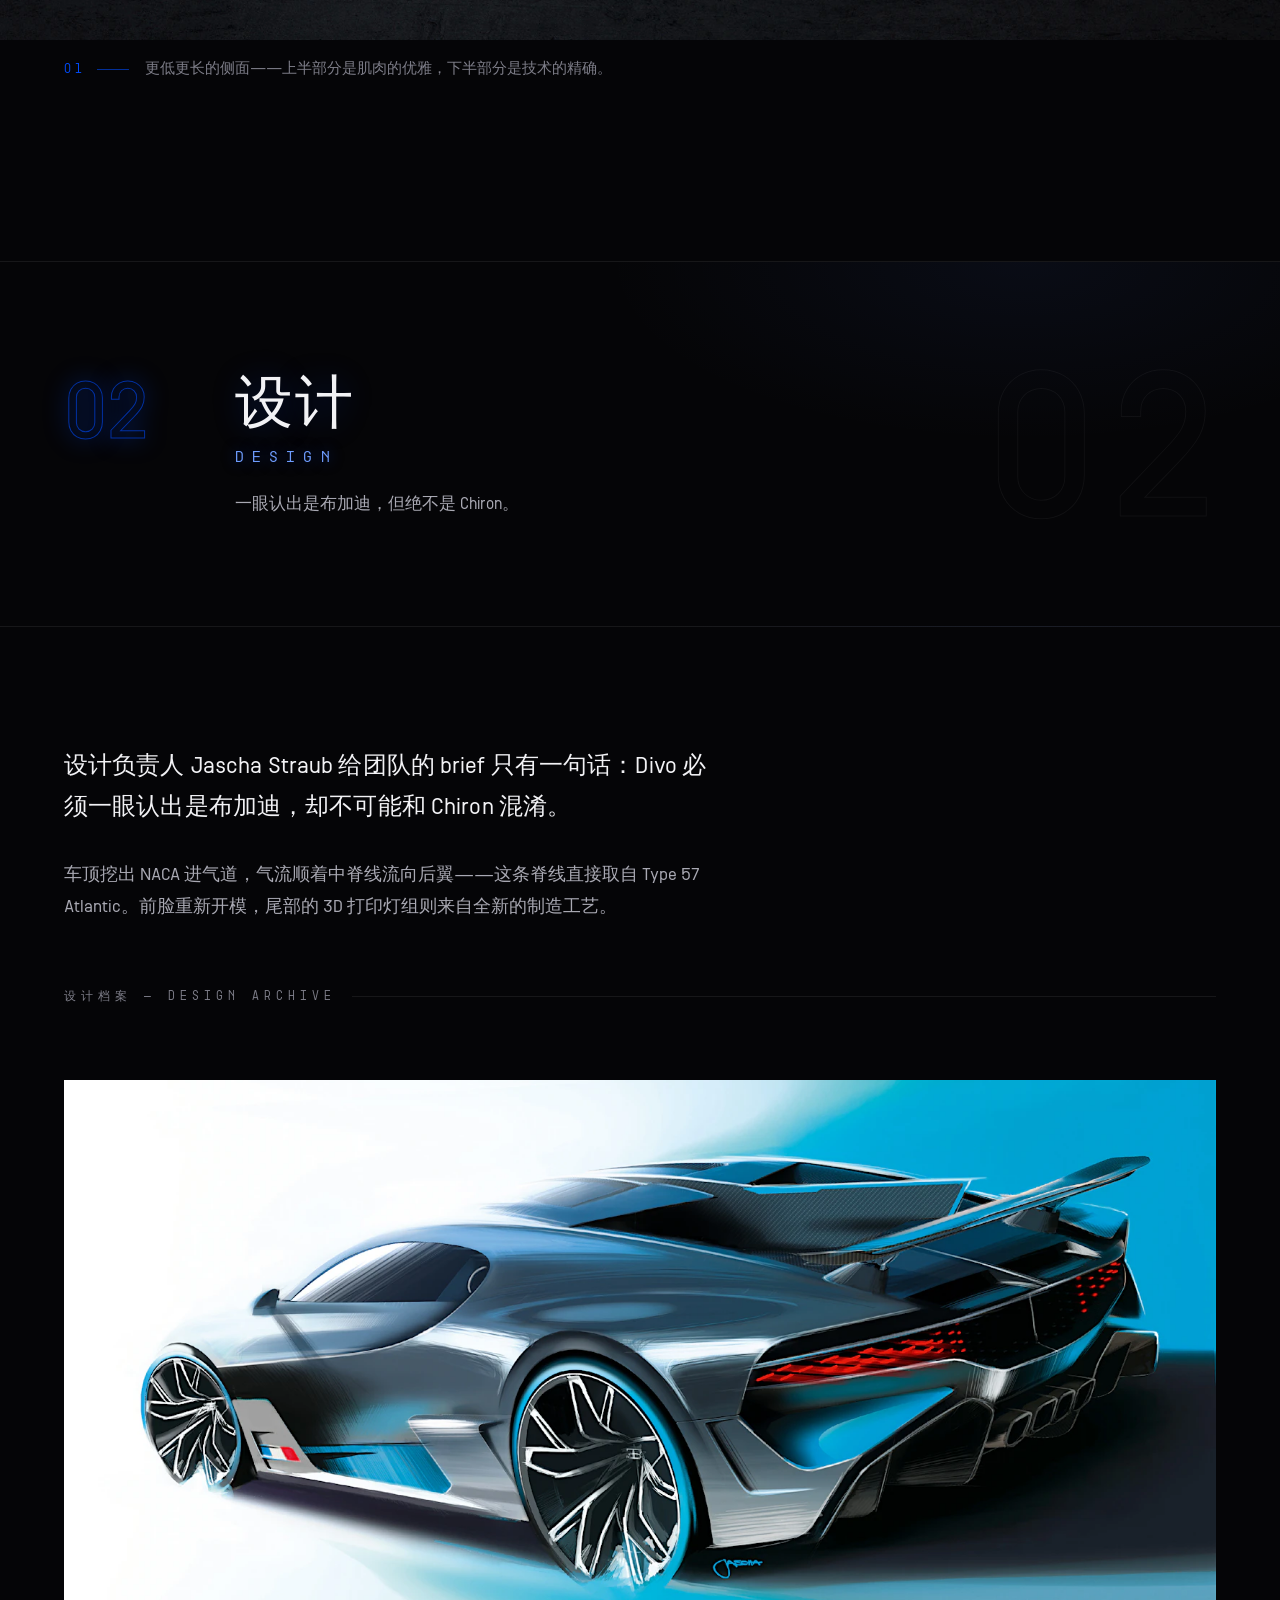
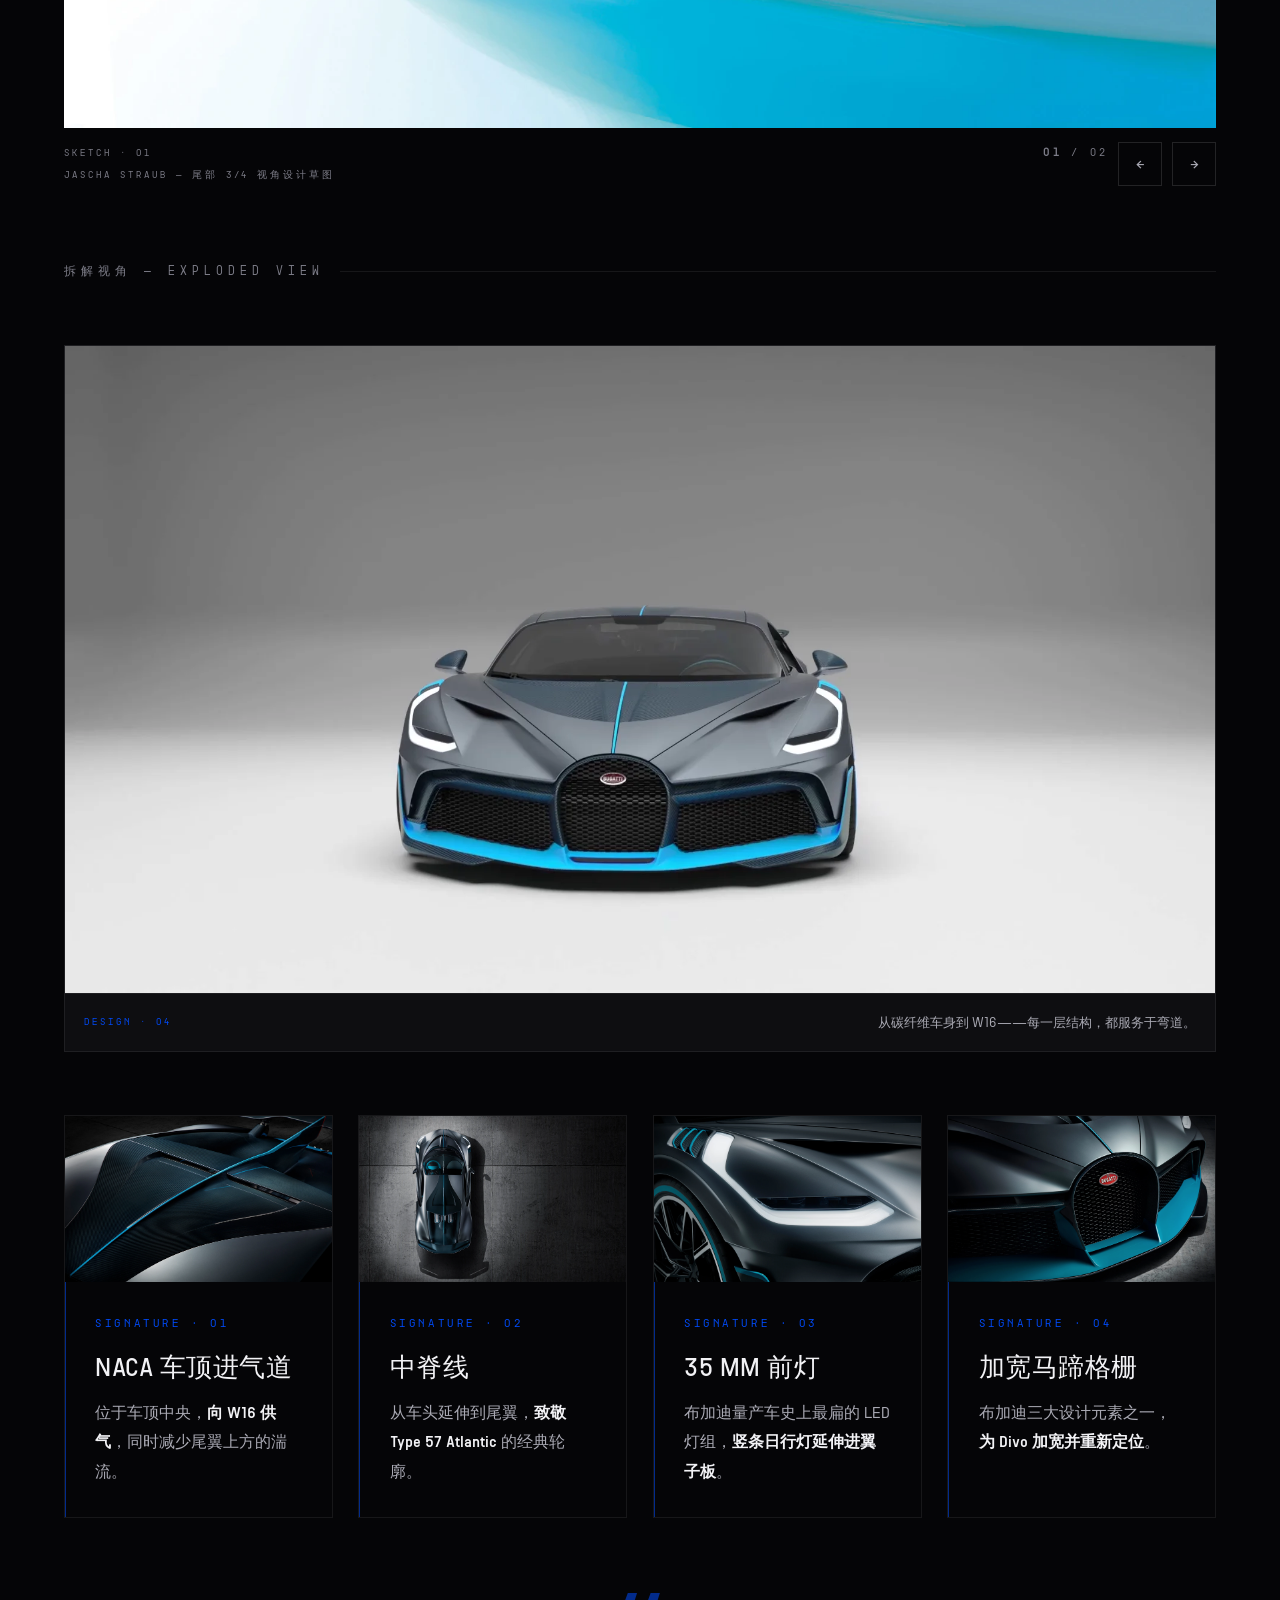
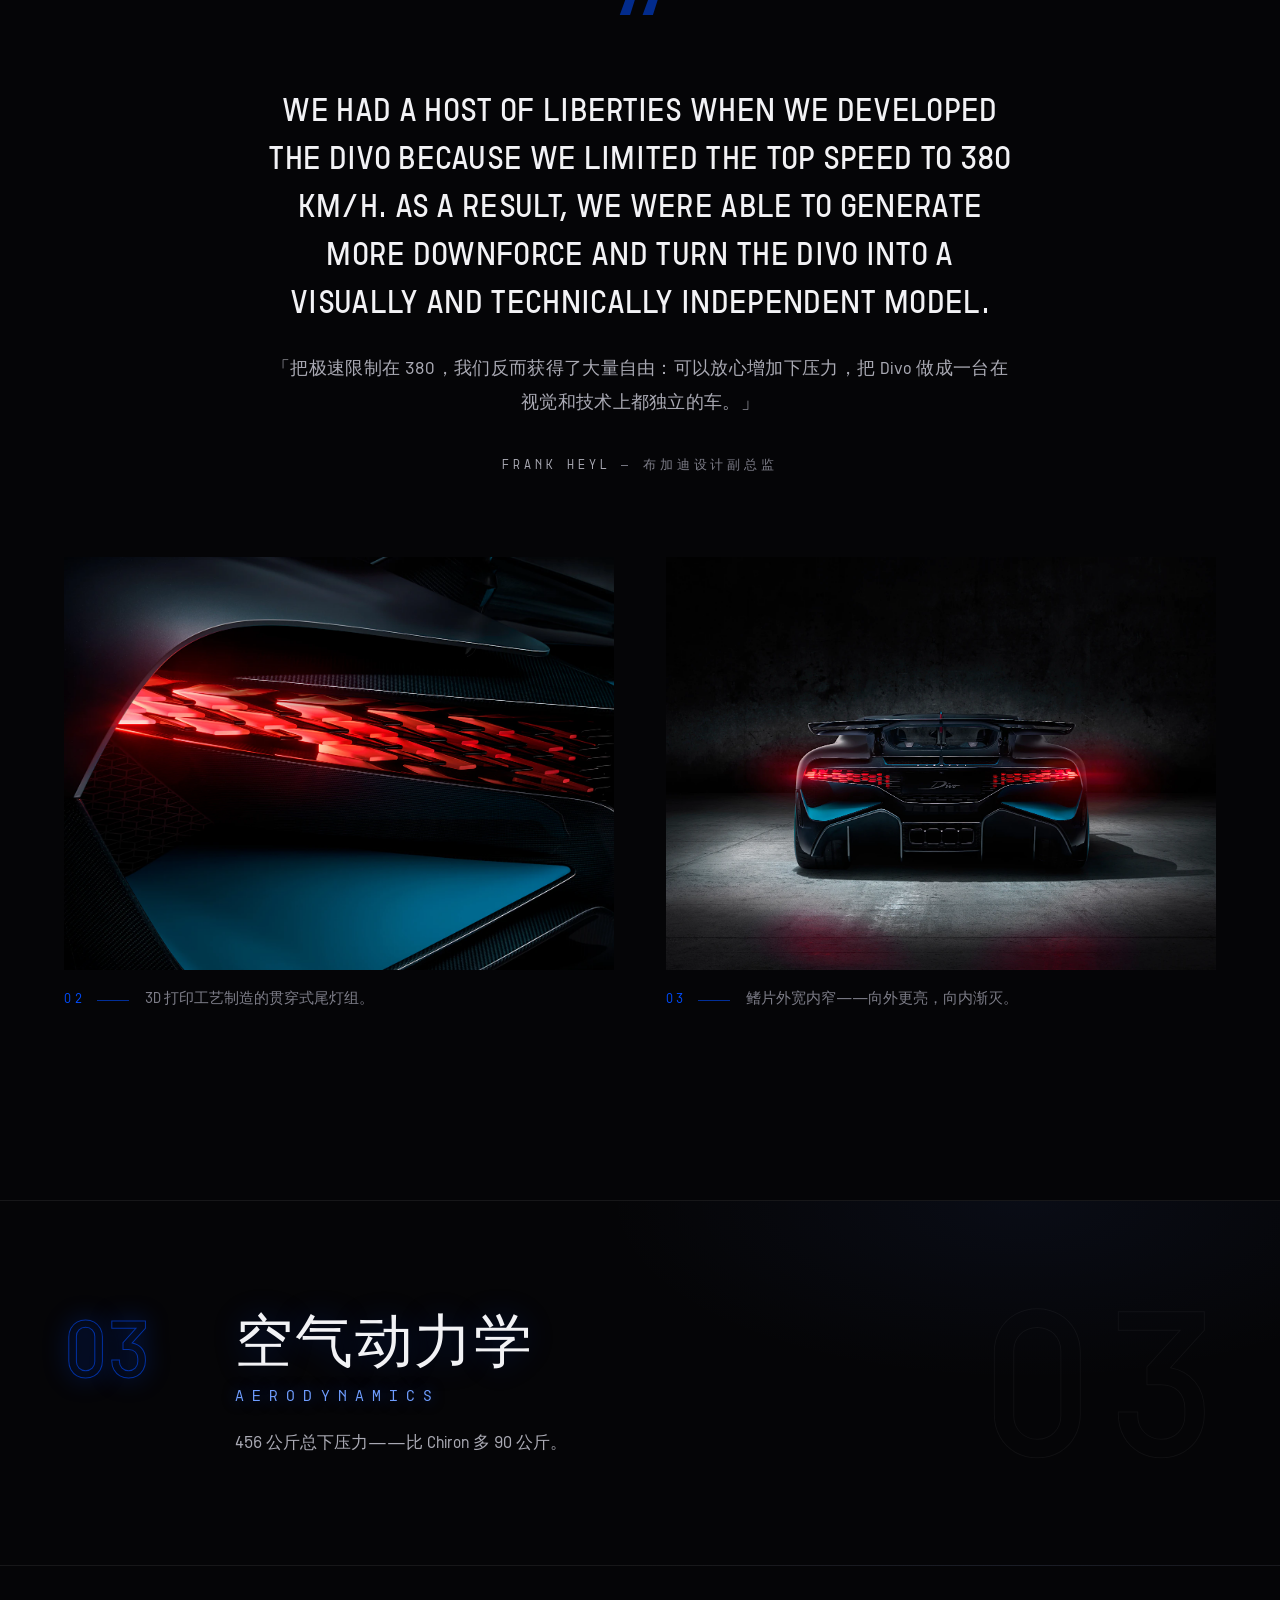
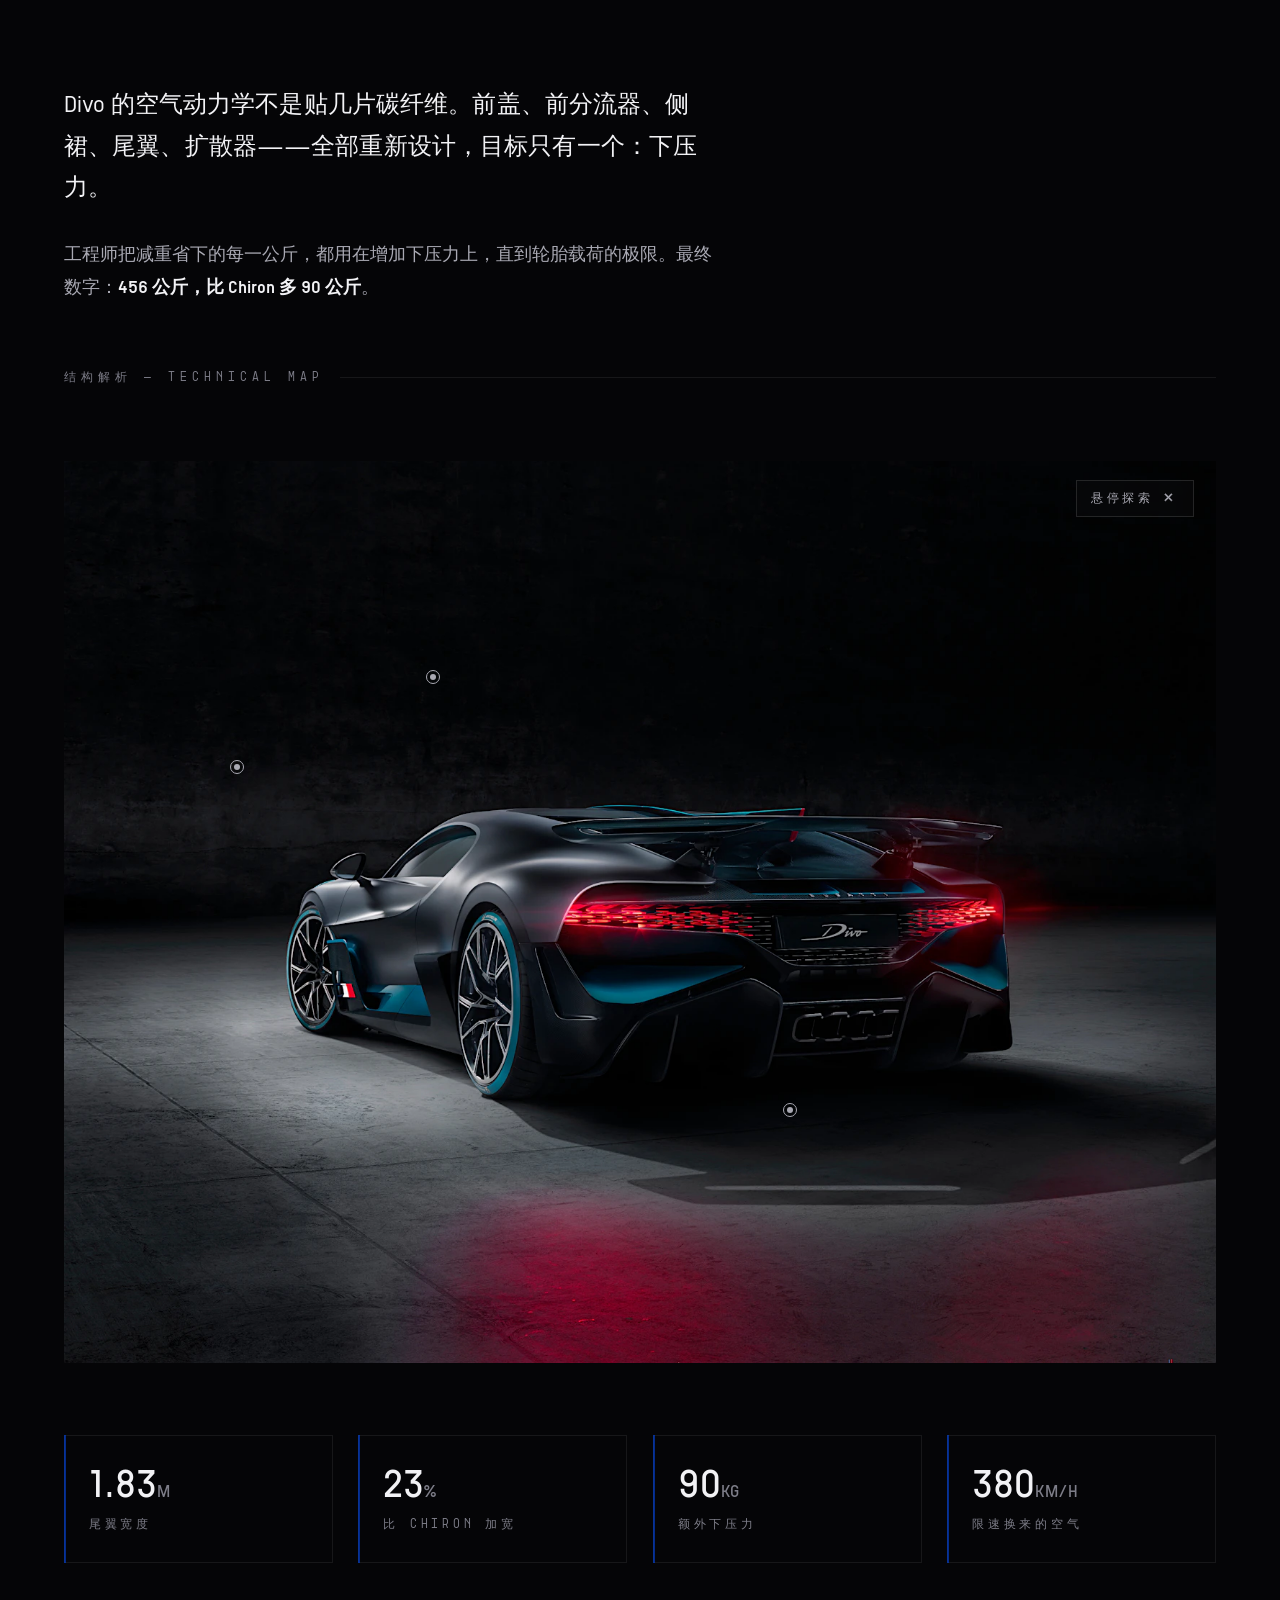
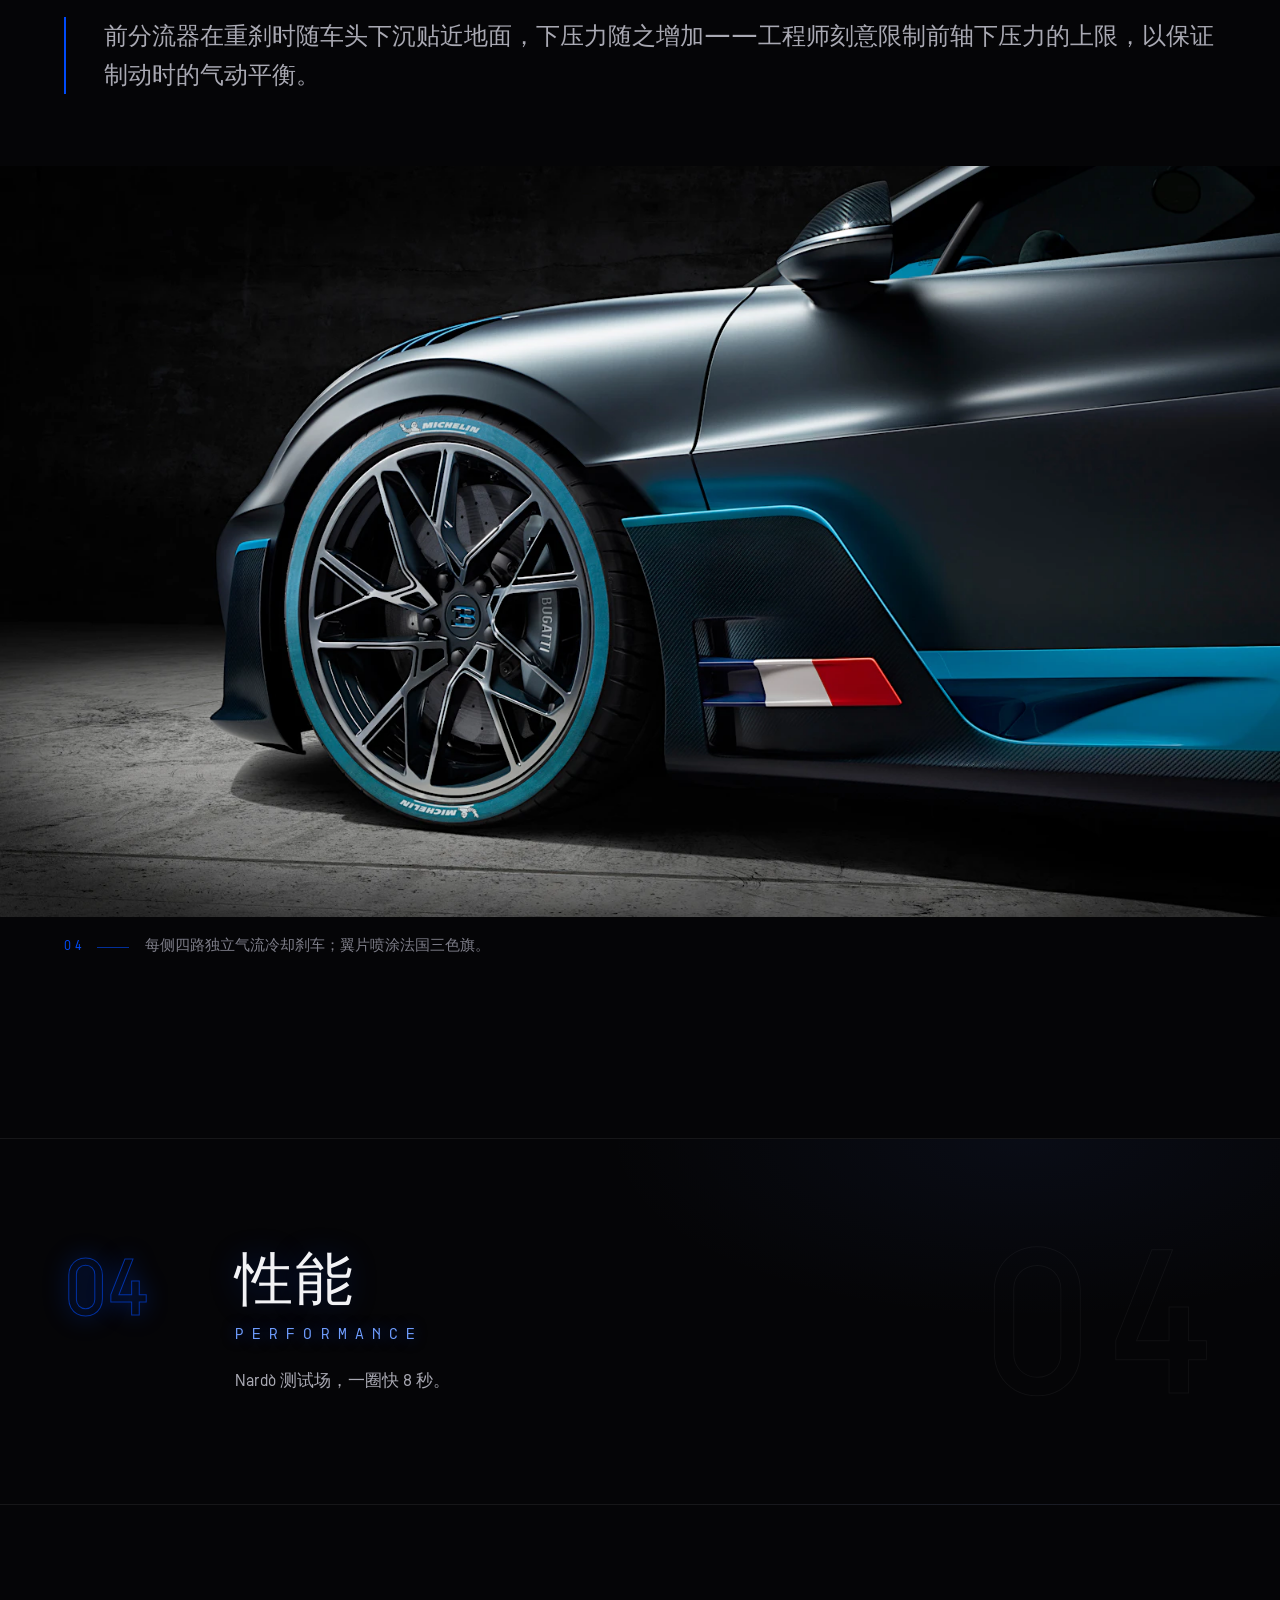
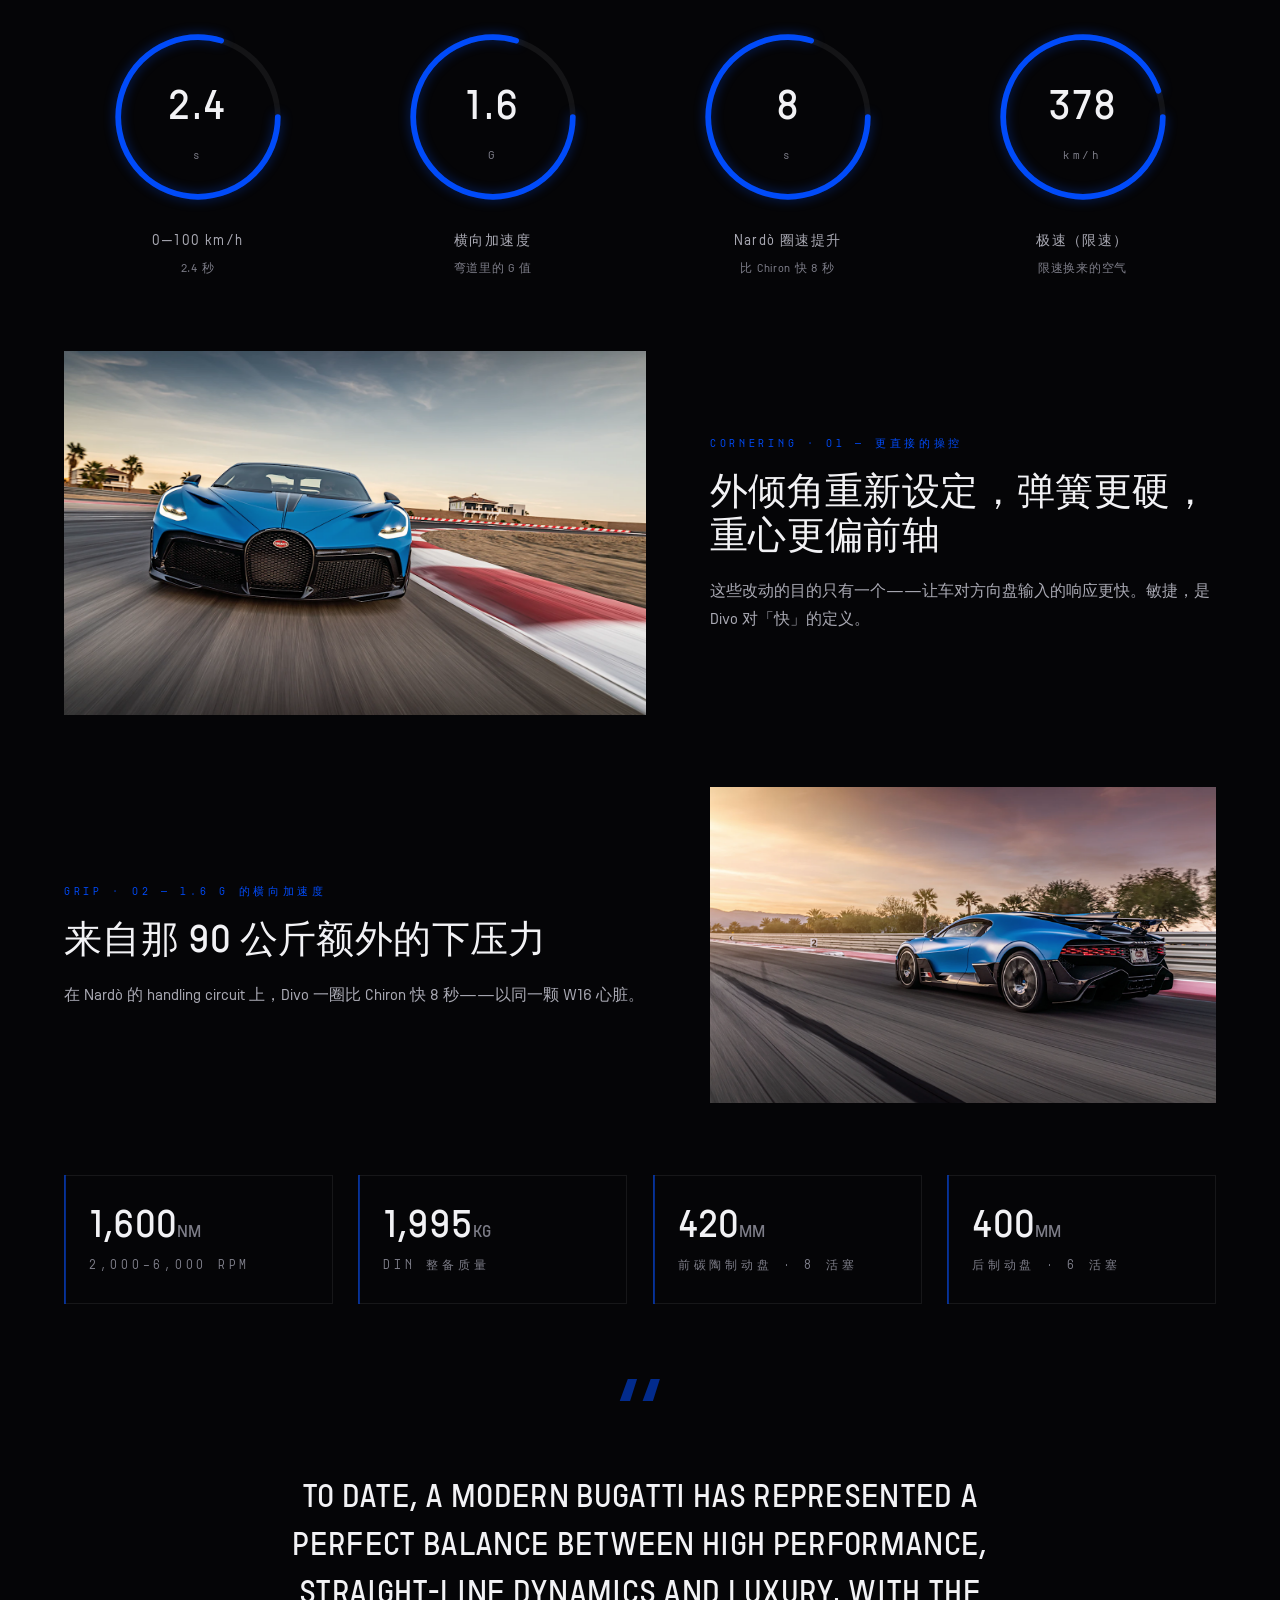
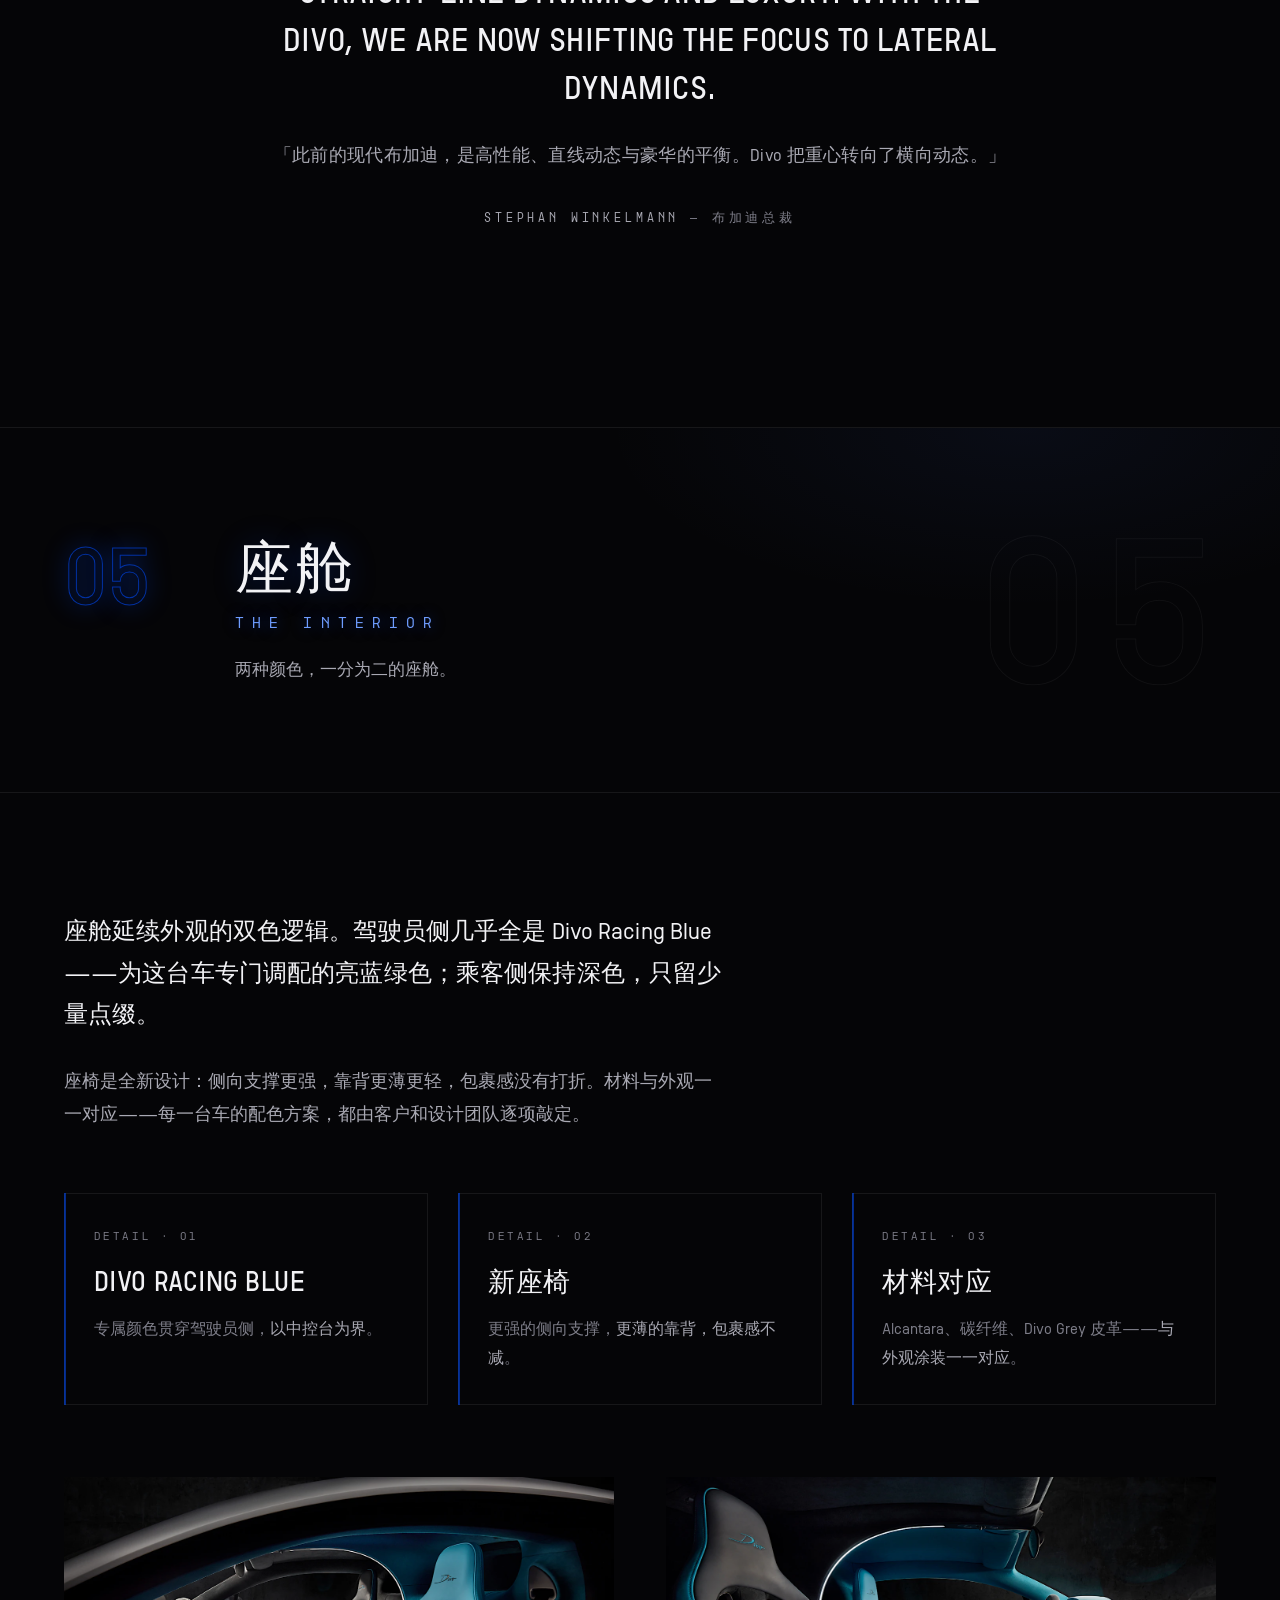
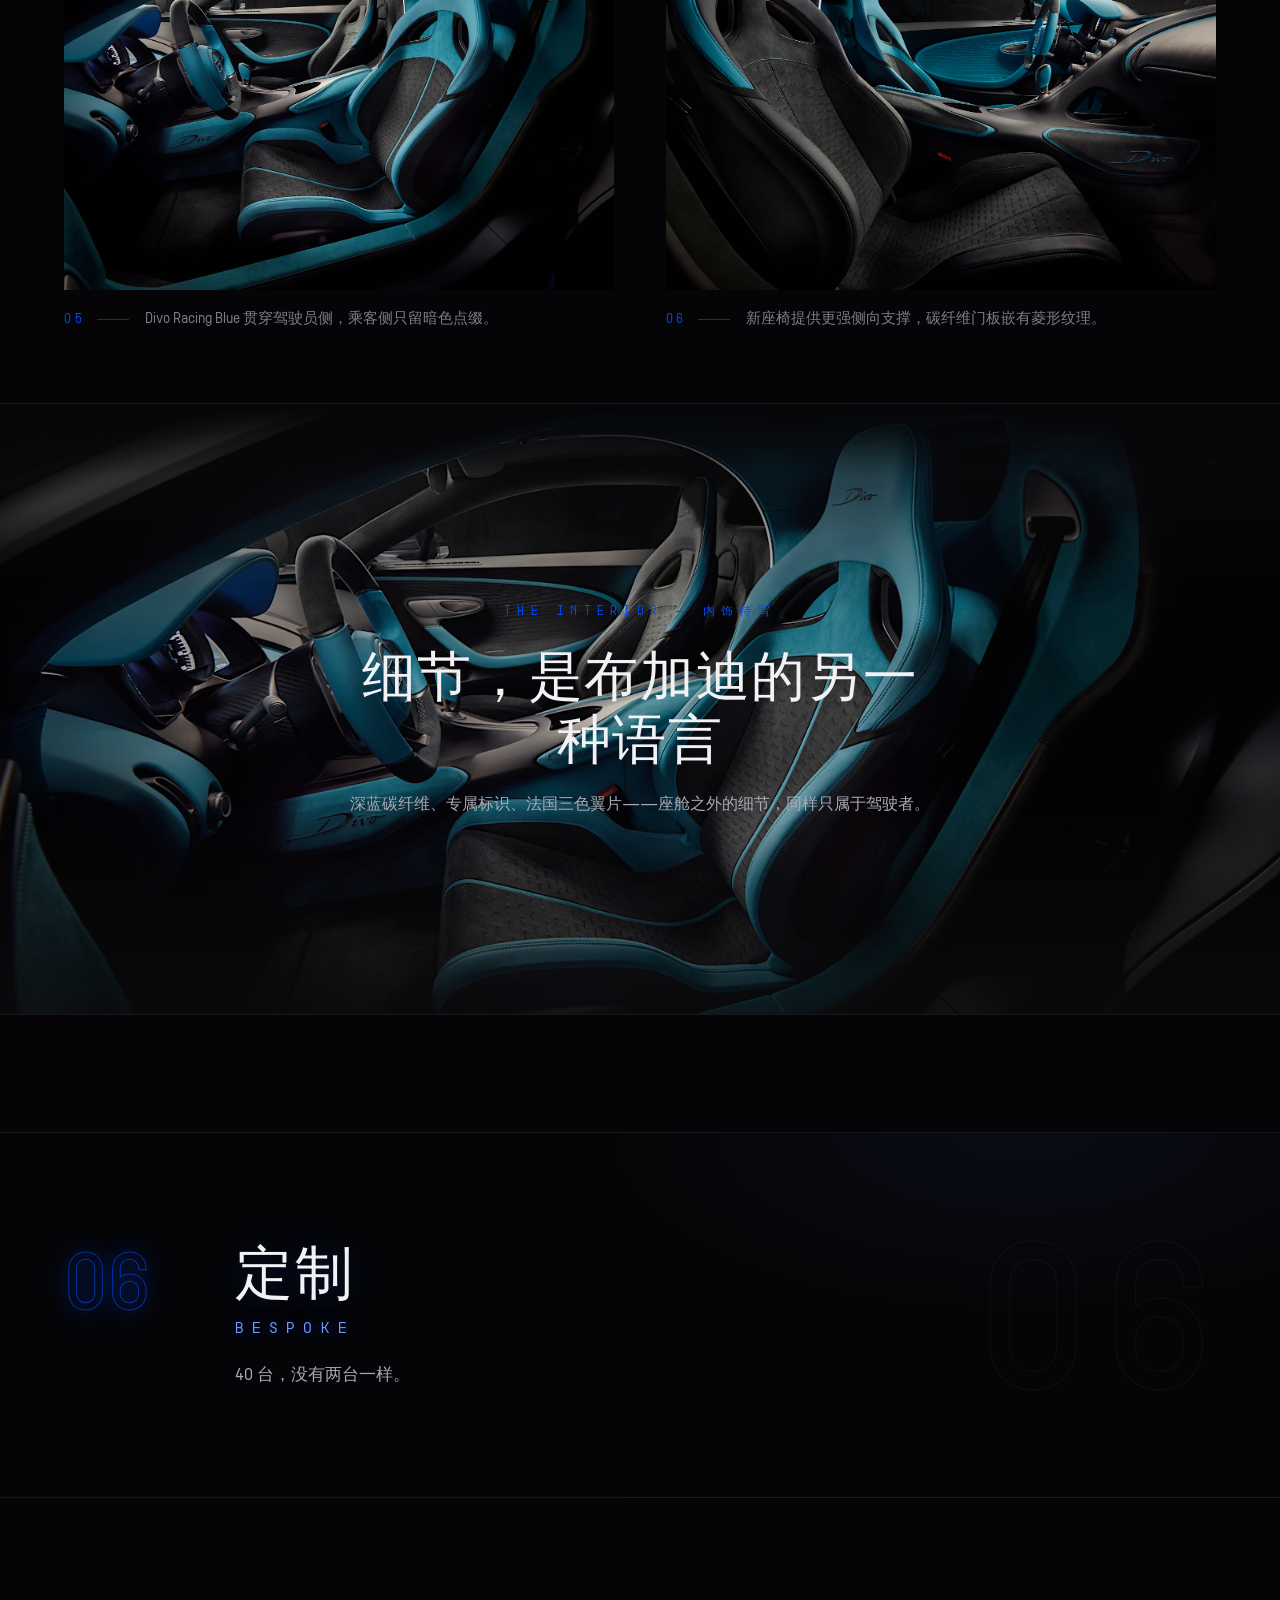
==== commit e7a367a4: "规范化:接入共享语言逻辑与 SEO 基建,清理未引用素材 - 语言分流改用 shared/v1/lang.js(统一实现,沿用原 localStorage 键与跳转方向) - 新增 robots.tx" ====
--- a/index.html
+++ b/index.html
@@ -11,10 +11,21 @@
 <meta property="og:image" content="img/hero-launch.webp">
 <meta property="og:url" content="https://divo.hypercar.site/">
 <meta name="twitter:card" content="summary_large_image">
-<link rel="stylesheet" href="css/style.css">
+<link rel="stylesheet" href="shared/v1/components.css?v=dda33c0d">
+<link rel="stylesheet" href="css/style.css?v=630753b8">
 <link rel="manifest" href="manifest.json">
 <link rel="icon" href="data:image/svg+xml,%3Csvg xmlns='http://www.w3.org/2000/svg' viewBox='0 0 100 100'%3E%3Crect width='100' height='100' fill='%230b0b0d'/%3E%3Ctext x='50' y='68' font-size='62' text-anchor='middle' fill='%23f4f2ee' font-family='serif'%3ED%3C/text%3E%3C/svg%3E">
-<script src="js/lang-detect.js"></script>
+<script src="shared/v1/lang.js?v=cc2024b6" data-strategy="ip" data-key="divo-lang" data-fallback="ipinfo" data-direction="both" data-zh="index.html" data-en="en.html" defer></script>
+<!-- hc:seo:start -->
+<!-- generated by tools/seo.py · cars.json · 2026-09-11 -->
+<link rel="canonical" href="https://divo.hypercar.site/">
+<link rel="alternate" hreflang="zh-CN" href="https://divo.hypercar.site/">
+<link rel="alternate" hreflang="en" href="https://divo.hypercar.site/en.html">
+<link rel="alternate" hreflang="x-default" href="https://divo.hypercar.site/">
+<script type="application/ld+json">
+{"@context":"https://schema.org","@type":"Car","name":"Bugatti Divo","brand":{"@type":"Brand","name":"Bugatti"},"model":"Divo","url":"https://divo.hypercar.site/","description":"为弯道而生 · Built for Corners","productionDate":"2018","image":"https://divo.hypercar.site/img/hero-launch.webp","additionalProperty":[{"@type":"PropertyValue","name":"最大功率","value":"1500 hp"},{"@type":"PropertyValue","name":"极速","value":"380 km/h"},{"@type":"PropertyValue","name":"限量生产","value":"40 台"}]}
+</script>
+<!-- hc:seo:end -->
 </head>
 <body>
 
@@ -697,6 +708,6 @@
   </div>
 </footer>
 
-<script src="js/main.js"></script>
+<script src="js/main.js?v=6351cb6b"></script>
 </body>
 </html>
--- a/shared/v1/components.css
+++ b/shared/v1/components.css
@@ -0,0 +1,83 @@
+/* ==========================================================================
+   shared/v1/components.css — hypercar 站点群共享组件
+   --------------------------------------------------------------------------
+   只收录**经实测逐字节相同**的组件。抽取工具:
+     tools/extract_component.py --component <名> --from <来源站>
+   依据:tools/analyze_css.py 的重合度报告。差异站一律不合并。
+   引用顺序:components.css 必须在各站 theme.css / page.css 之前,
+   这样站点级覆盖仍然生效。
+   ========================================================================== */
+
+/* === portal-bar : begin === */
+/* ---------- HYPERCAR 门户跳转 ---------- */
+.portal-bar {
+  display: flex;
+  align-items: center;
+  gap: 16px;
+  width: fit-content;
+  max-width: calc(100% - 48px);
+  margin: 52px auto 20px;
+  padding: 15px 40px;
+  border: 1.5px solid var(--accent, var(--blue-lux, var(--red, var(--gold))));
+  border-radius: 999px;
+  background: rgba(255, 255, 255, 0.045);
+  color: var(--ink-dim, var(--dim));
+  font-family: var(--font-mono, var(--mono));
+  font-size: 11.5px;
+  letter-spacing: 0.2em;
+  text-decoration: none;
+  transition: border-color .35s, color .35s, background .35s, transform .35s;
+}
+.portal-bar:hover { transform: translateY(-2px); background: rgba(255, 255, 255, 0.09); }
+.portal-bar__rule {
+  width: 36px;
+  height: 1px;
+  flex: none;
+  background: linear-gradient(90deg, transparent, var(--accent, var(--blue-lux, var(--red, var(--gold)))));
+}
+.portal-bar__rule--r { background: linear-gradient(90deg, var(--accent, var(--blue-lux, var(--red, var(--gold)))), transparent); }
+.portal-bar__badge {
+  width: 24px;
+  height: 24px;
+  border-radius: 7px;
+  flex: none;
+  display: grid;
+  place-items: center;
+  background: var(--accent, var(--blue-lux, var(--red, var(--gold))));
+  color: #0b0b0e;
+  font-size: 13px;
+  font-weight: 700;
+  box-shadow: 0 0 14px var(--accent, var(--blue-lux, var(--red, var(--gold))));
+}
+.portal-bar__name {
+  color: var(--accent, var(--blue-lux, var(--red, var(--gold))));
+  font-weight: 700;
+  letter-spacing: 0.24em;
+  white-space: nowrap;
+}
+.portal-bar__sep {
+  width: 1px;
+  height: 16px;
+  flex: none;
+  background: var(--line);
+}
+.portal-bar__text {
+  color: var(--ink-dim, var(--dim));
+  letter-spacing: 0.12em;
+  white-space: nowrap;
+}
+.portal-bar__arrow { font-style: normal; transition: transform .35s; }
+.portal-bar:hover .portal-bar__arrow { transform: translateX(4px); }
+@media (max-width: 720px) {
+
+    .portal-bar { flex-wrap: wrap; justify-content: center; text-align: center; margin: 30px 20px 14px; padding: 13px 26px; gap: 12px; }
+}
+@media (max-width: 720px) {
+
+    .portal-bar__rule { display: none; }
+}
+@media (max-width: 720px) {
+
+    .portal-bar__text { white-space: normal; }
+}
+/* === portal-bar : end === */
--- a/css/style.css
+++ b/css/style.css
@@ -1923,7 +1923,6 @@
 
 /* webcard 视频统一 16:9 */
 
-
 /* facts/stat 也统一卡片化 */
 .fact, .stat {
   padding: clamp(1.3rem, 3vh, 1.8rem) clamp(1.1rem, 2.4vw, 1.5rem);
@@ -2091,67 +2090,5 @@
 @media (max-width: 900px) {
   .chapter-video { min-height: 52vh; }
 }
-/* ---------- HYPERCAR 门户跳转 ---------- */
-.portal-bar {
-  display: flex;
-  align-items: center;
-  gap: 16px;
-  width: fit-content;
-  max-width: calc(100% - 48px);
-  margin: 52px auto 20px;
-  padding: 15px 40px;
-  border: 1.5px solid var(--accent, var(--blue-lux, var(--red, var(--gold))));
-  border-radius: 999px;
-  background: rgba(255, 255, 255, 0.045);
-  color: var(--ink-dim, var(--dim));
-  font-family: var(--font-mono, var(--mono));
-  font-size: 11.5px;
-  letter-spacing: 0.2em;
-  text-decoration: none;
-  transition: border-color .35s, color .35s, background .35s, transform .35s;
-}
-.portal-bar:hover { transform: translateY(-2px); background: rgba(255, 255, 255, 0.09); }
-.portal-bar__rule {
-  width: 36px;
-  height: 1px;
-  flex: none;
-  background: linear-gradient(90deg, transparent, var(--accent, var(--blue-lux, var(--red, var(--gold)))));
-}
-.portal-bar__rule--r { background: linear-gradient(90deg, var(--accent, var(--blue-lux, var(--red, var(--gold)))), transparent); }
-.portal-bar__badge {
-  width: 24px;
-  height: 24px;
-  border-radius: 7px;
-  flex: none;
-  display: grid;
-  place-items: center;
-  background: var(--accent, var(--blue-lux, var(--red, var(--gold))));
-  color: #0b0b0e;
-  font-size: 13px;
-  font-weight: 700;
-  box-shadow: 0 0 14px var(--accent, var(--blue-lux, var(--red, var(--gold))));
-}
-.portal-bar__name {
-  color: var(--accent, var(--blue-lux, var(--red, var(--gold))));
-  font-weight: 700;
-  letter-spacing: 0.24em;
-  white-space: nowrap;
-}
-.portal-bar__sep {
-  width: 1px;
-  height: 16px;
-  flex: none;
-  background: var(--line);
-}
-.portal-bar__text {
-  color: var(--ink-dim, var(--dim));
-  letter-spacing: 0.12em;
-  white-space: nowrap;
-}
-.portal-bar__arrow { font-style: normal; transition: transform .35s; }
-.portal-bar:hover .portal-bar__arrow { transform: translateX(4px); }
 @media (max-width: 720px) {
-  .portal-bar { flex-wrap: wrap; justify-content: center; text-align: center; margin: 30px 20px 14px; padding: 13px 26px; gap: 12px; }
-  .portal-bar__rule { display: none; }
-  .portal-bar__text { white-space: normal; }
-}
+}
